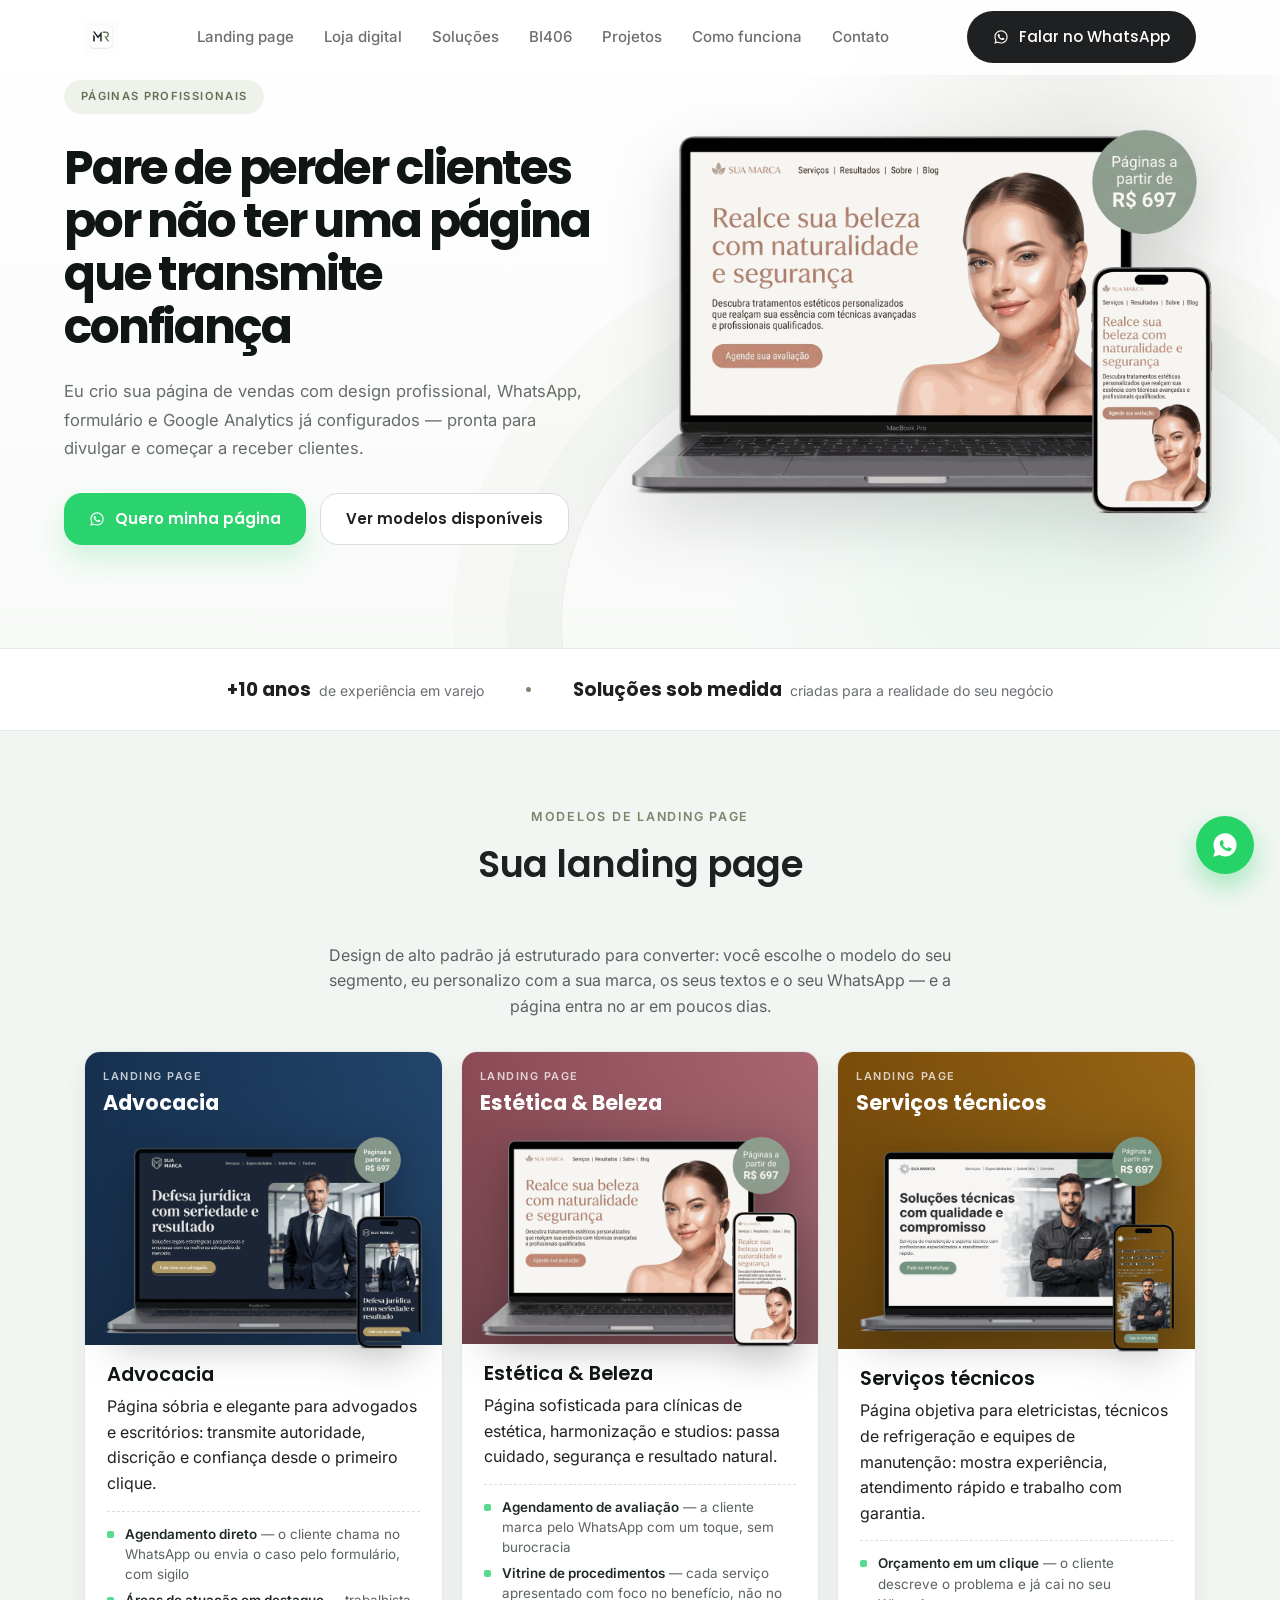
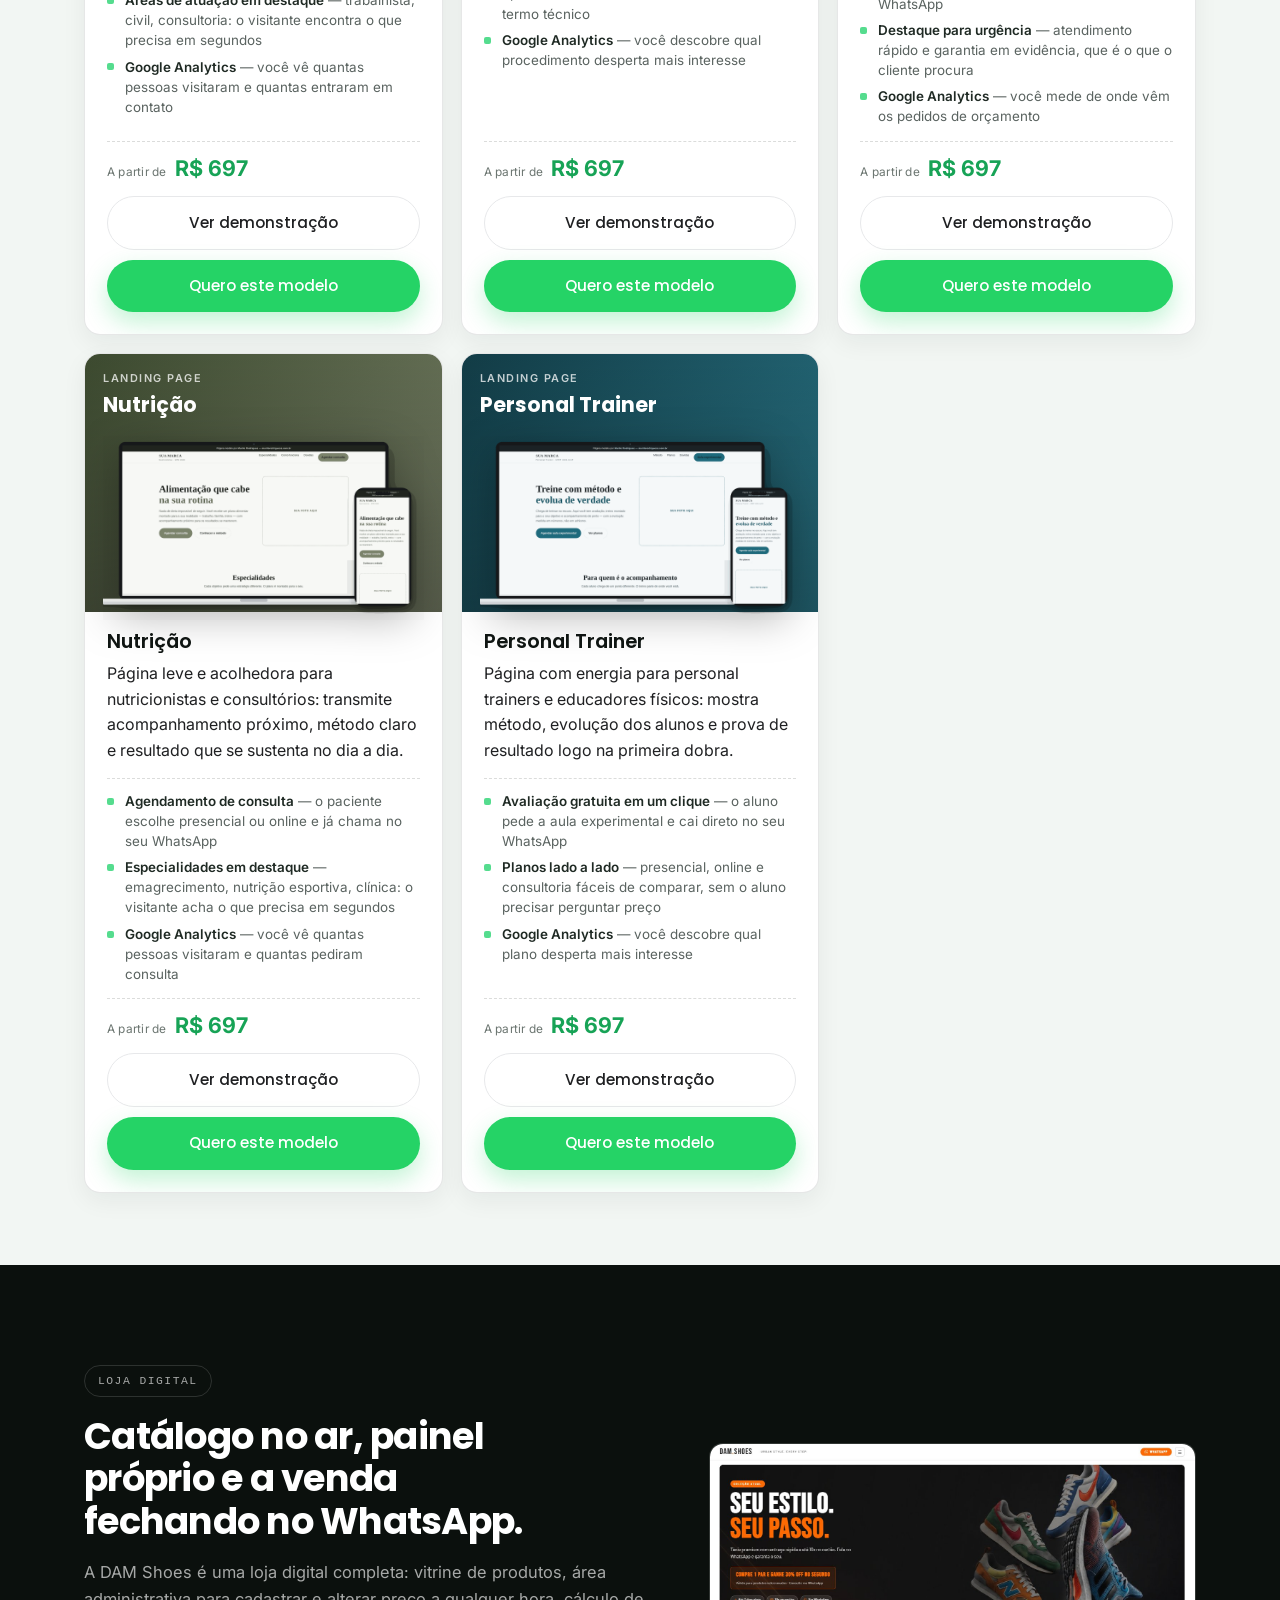
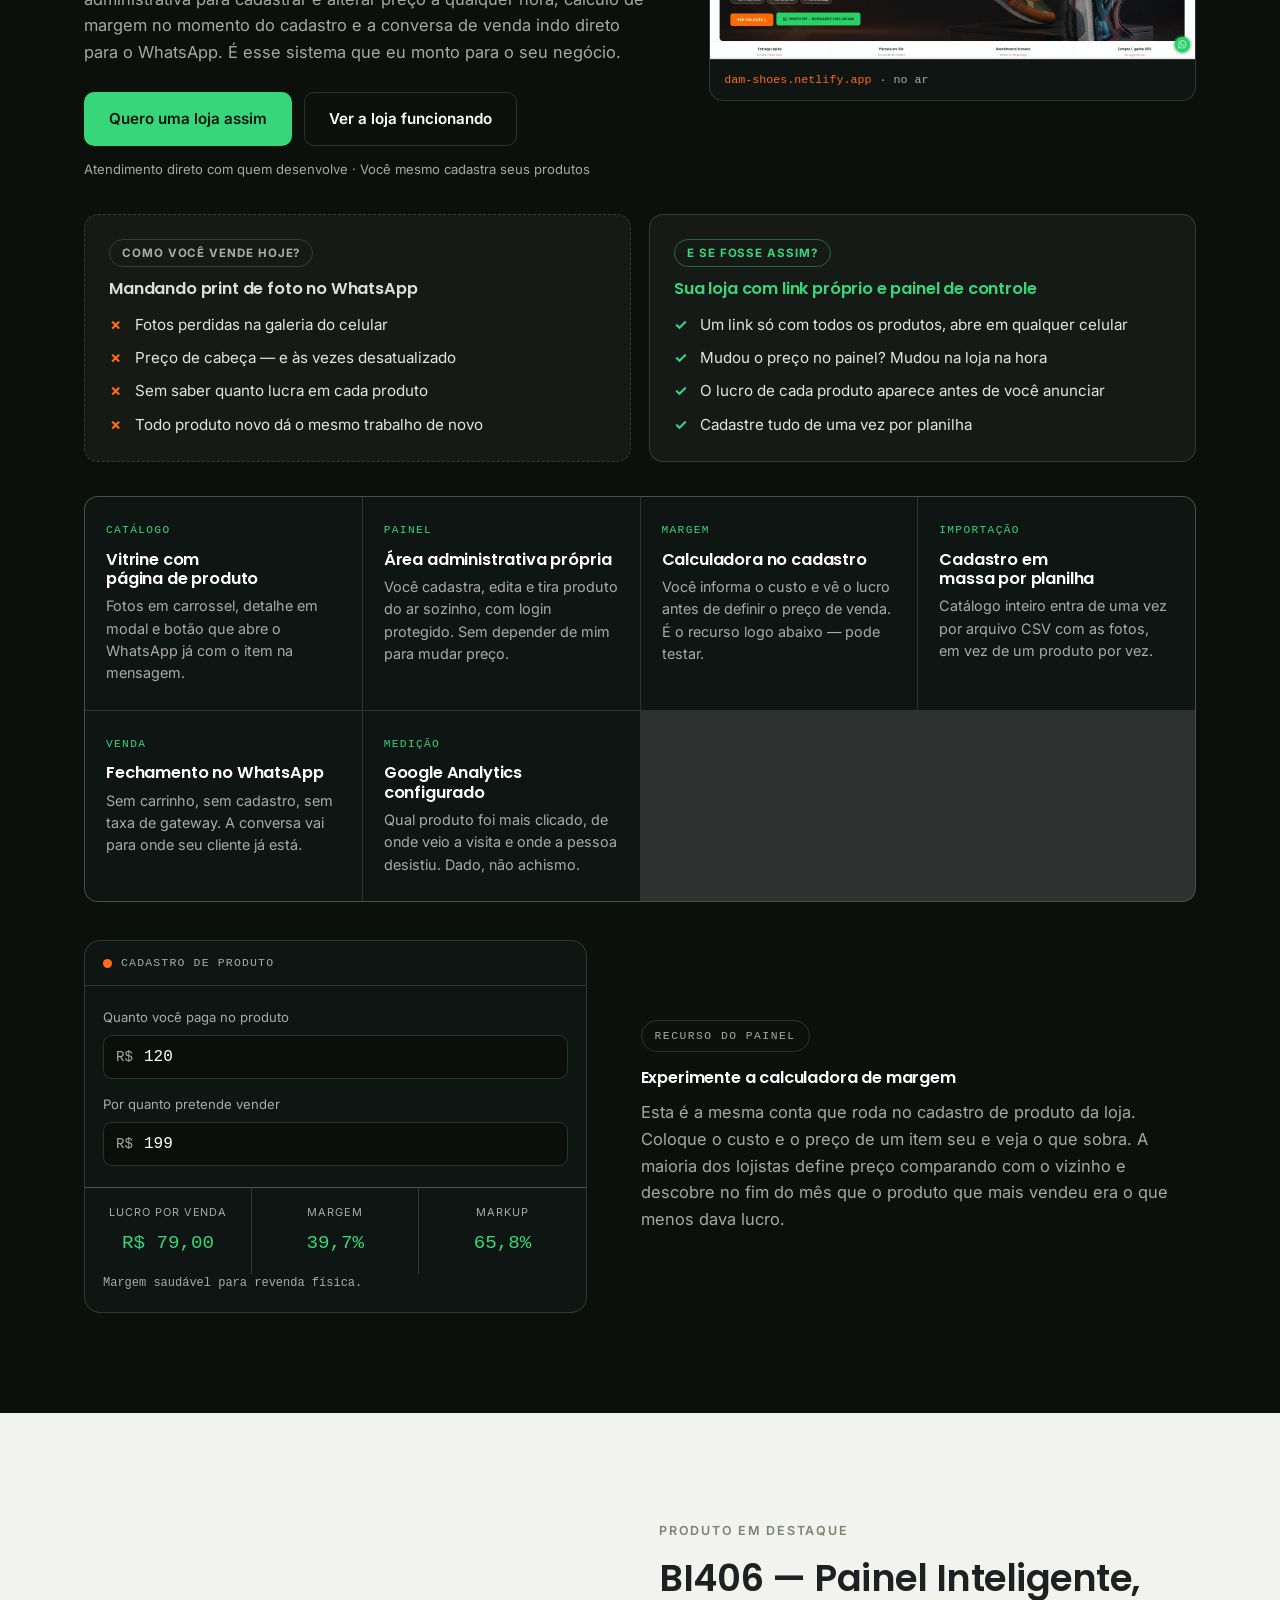
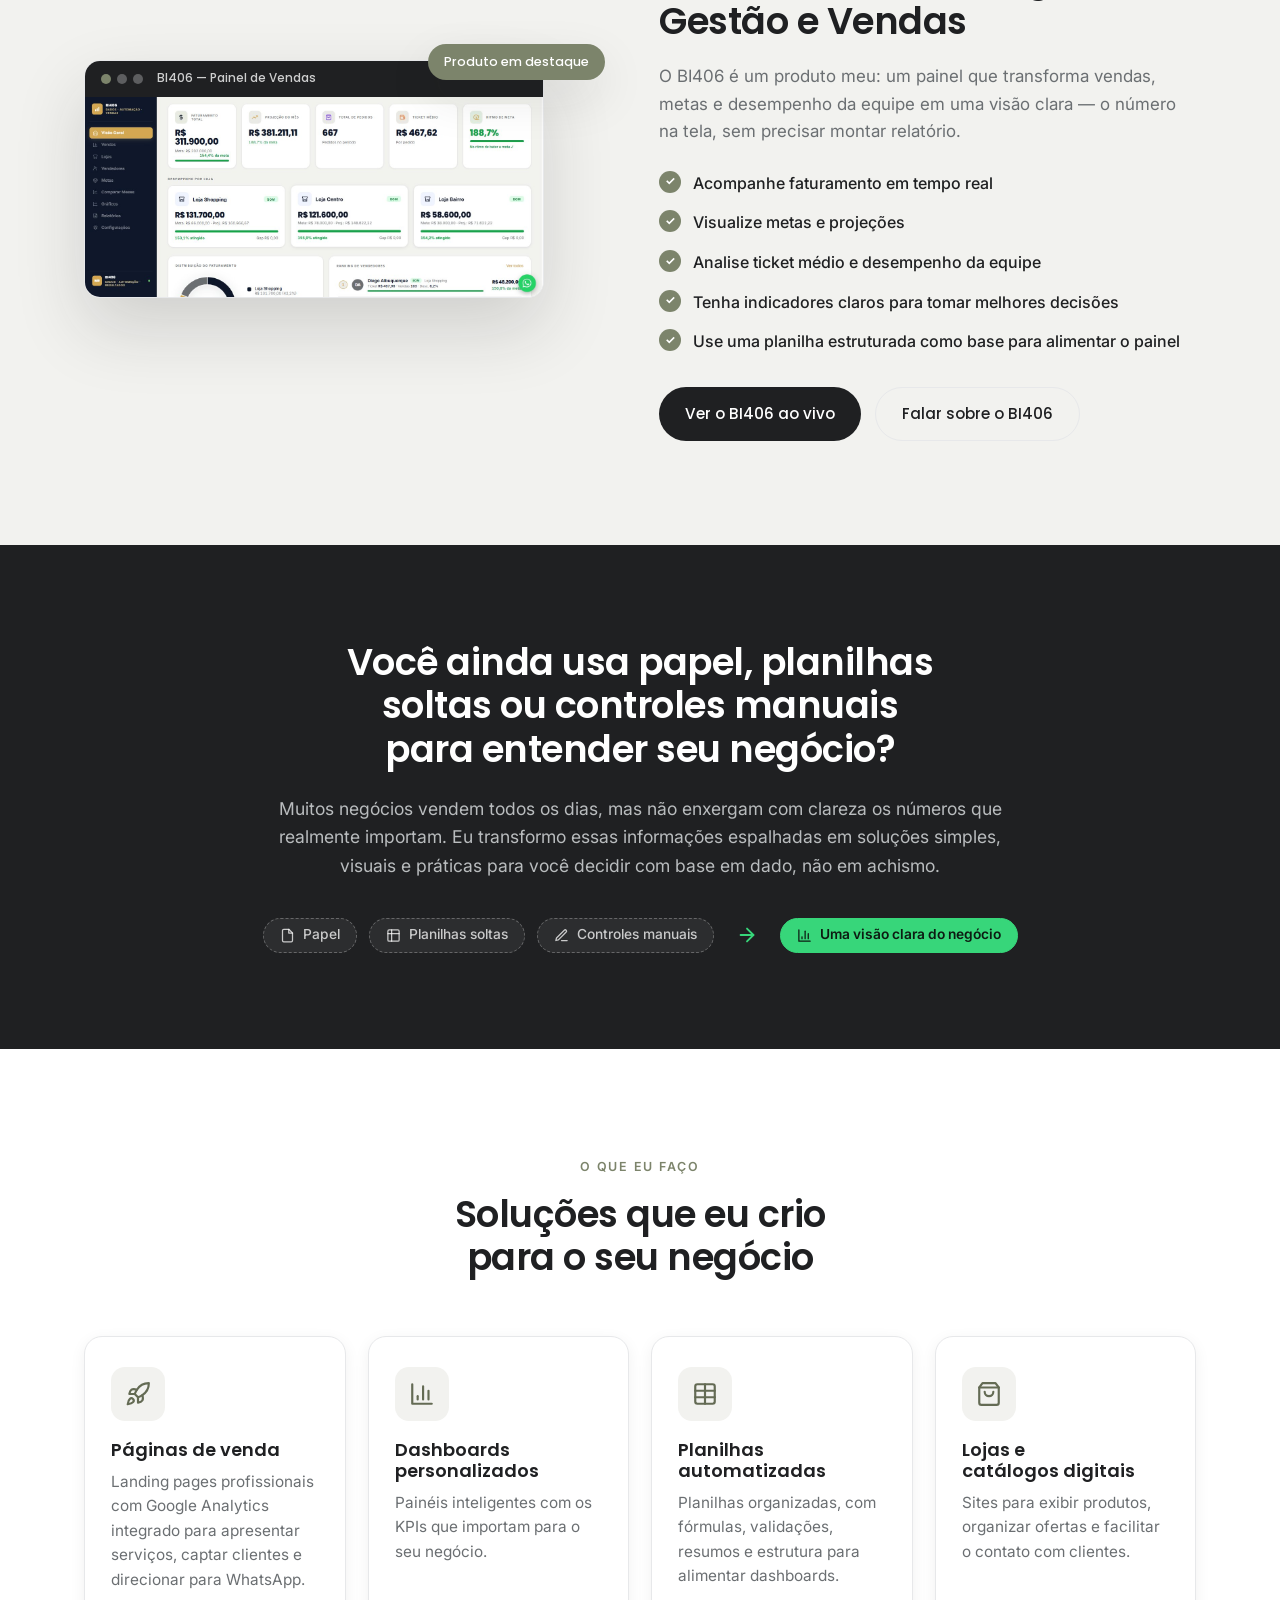
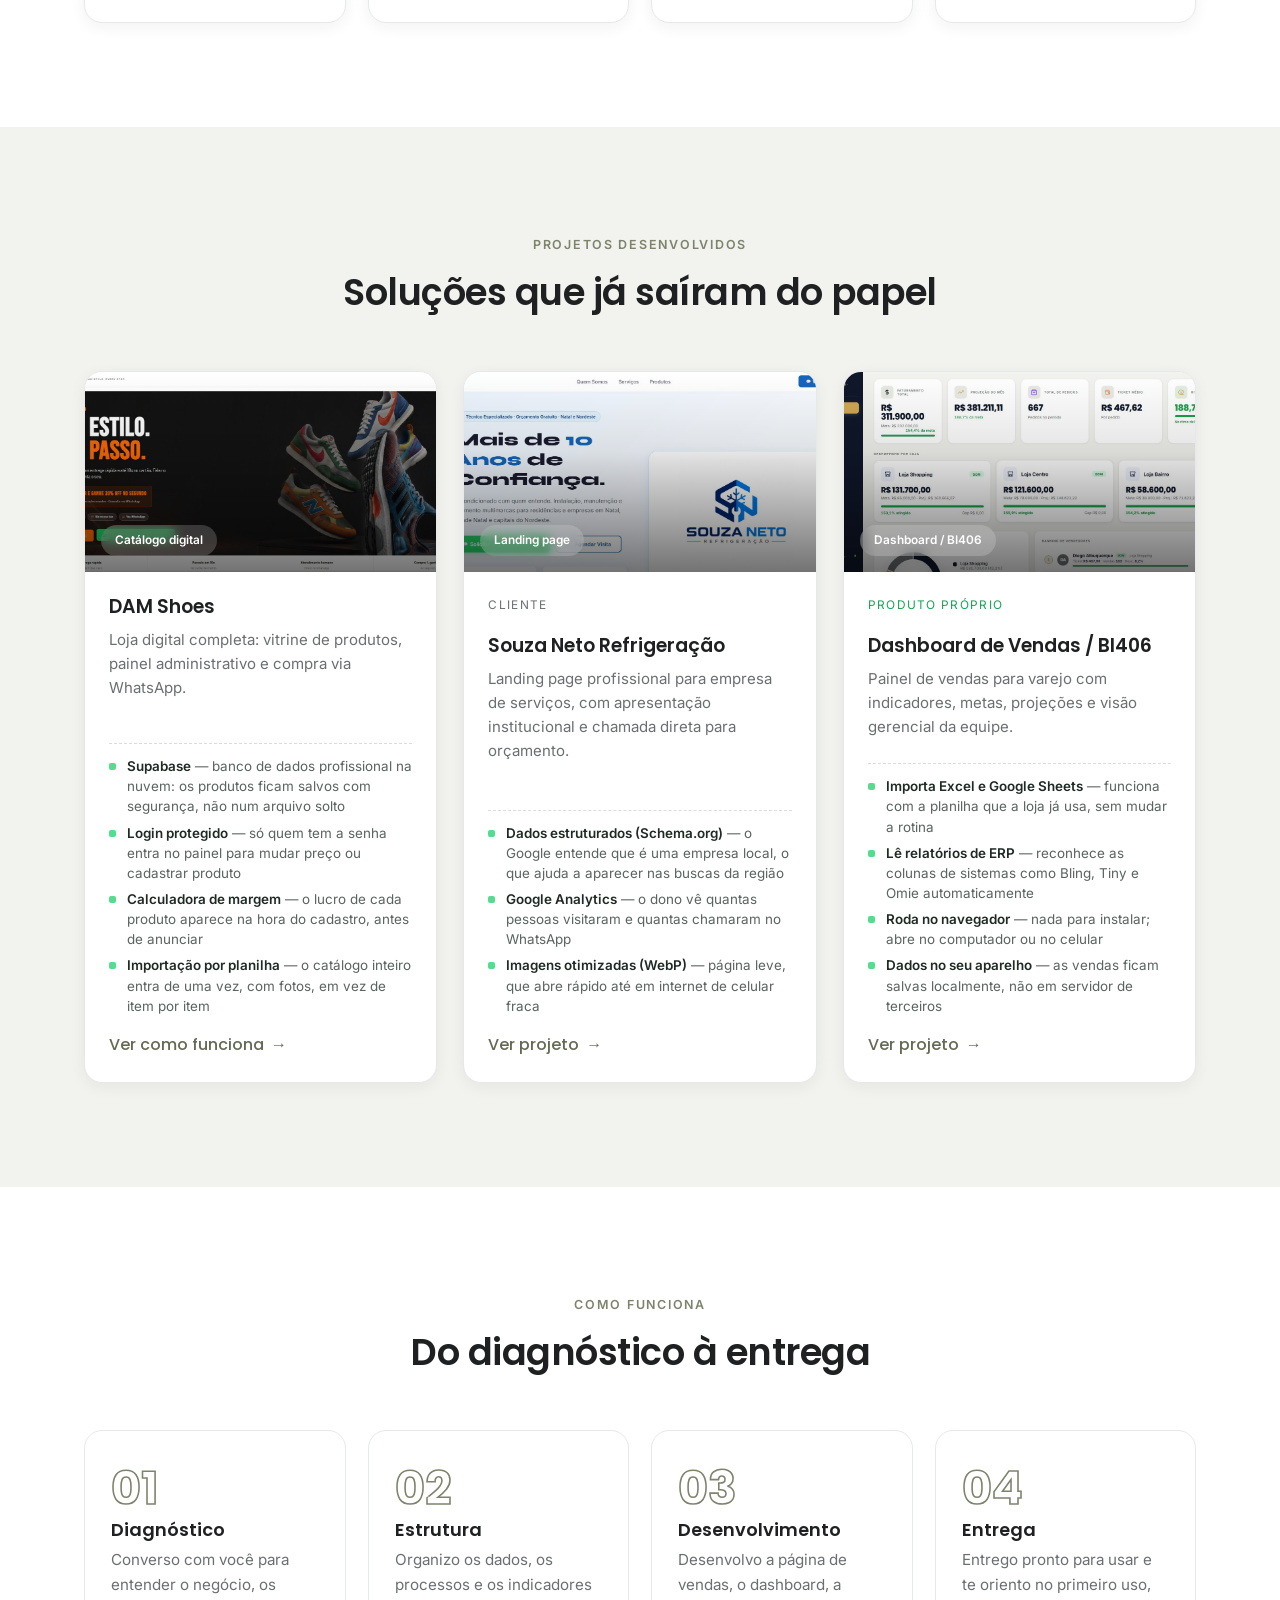
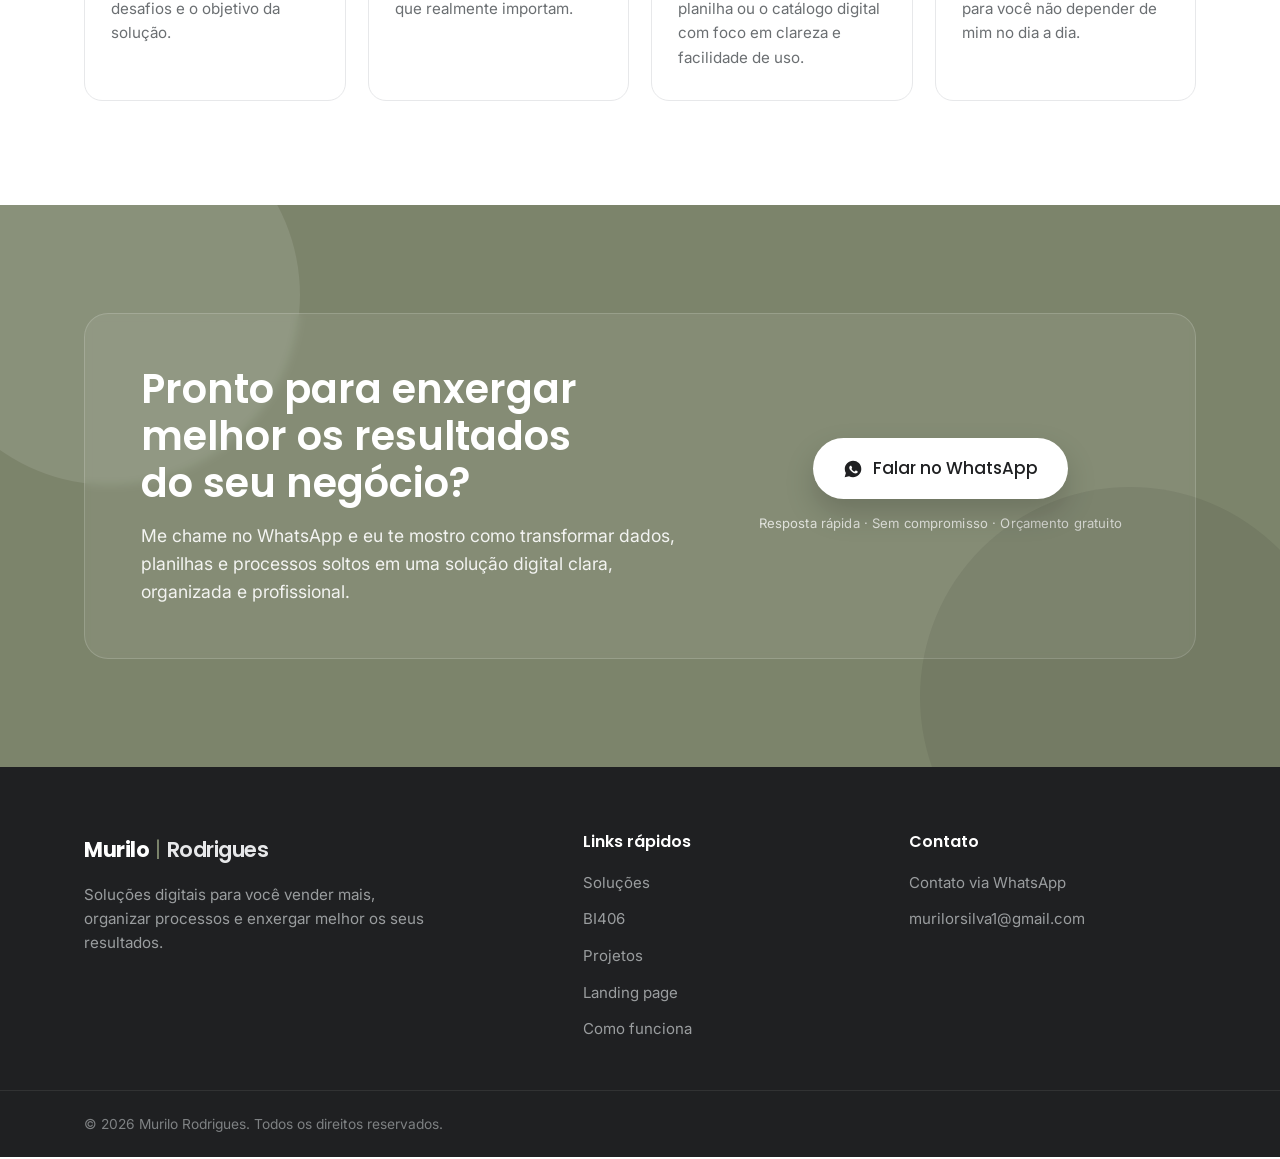
==== index.html @ 8c17ca97 "Add files via upload" ====
<!DOCTYPE html>
<html lang="pt-BR">
<head>
  <meta charset="UTF-8" />
  <meta name="viewport" content="width=device-width, initial-scale=1.0" />
  <title>Murilo Rodrigues — Soluções digitais</title>
  <meta name="description" content="Murilo Rodrigues cria páginas de venda, dashboards, planilhas automatizadas, catálogos digitais e análise de dados com Google Analytics para quem precisa de mais clareza, organização e crescimento." />
  <link rel="preconnect" href="https://fonts.googleapis.com" />
  <link rel="preconnect" href="https://fonts.gstatic.com" crossorigin />
  <link rel="preconnect" href="https://www.googletagmanager.com" />
  <link href="https://fonts.googleapis.com/css2?family=Poppins:wght@500;600;700&family=Inter:wght@400;500;600&display=swap" rel="stylesheet" />
  <link rel="icon" type="image/png" href="mr-solutions-logo.png" />

  <!-- Open Graph / compartilhamento -->
  <meta property="og:type" content="website" />
  <meta property="og:url" content="https://murilorodriguess.com.br/" />
  <meta property="og:title" content="Murilo Rodrigues — Soluções digitais" />
  <meta name="twitter:title" content="Murilo Rodrigues — Soluções digitais" />
  <meta property="og:description" content="Páginas de venda, dashboards, planilhas automatizadas e catálogos digitais para o seu negócio vender mais e enxergar melhor os resultados." />
  <meta property="og:image" content="https://murilorodriguess.com.br/og-murilo-2026.png" />
  <meta property="og:image:type" content="image/png" />
  <meta property="og:image:alt" content="Murilo Rodrigues — Tecnologia, Dados, Resultados" />
  <meta property="og:image:width" content="1200" />
  <meta property="og:image:height" content="630" />
  <meta property="og:locale" content="pt_BR" />
  <meta name="twitter:card" content="summary_large_image" />
  <meta name="twitter:image" content="https://murilorodriguess.com.br/og-murilo-2026.png" />

  <!-- Canonical -->
  <link rel="canonical" href="https://murilorodriguess.com.br/" />

  <link rel="stylesheet" href="style.css" />

  <!-- ============================================================
       GOOGLE ANALYTICS 4 (GA4)
       ID de medição já configurado abaixo (window.GA_ID).
       É o único lugar do arquivo que precisa ser editado.
       Onde pegar: https://analytics.google.com → Administrador →
       Fluxos de dados → seu site → "ID da métrica" (formato G-XXXXXXXXXX)
       ============================================================ -->
  <script>
    window.GA_ID = 'G-ME1D6SH7L3'; // Murilo Rodrigues — landing page

    /* ============================================================
       GOOGLE ADS — tag de conversão
       1) ADS_ID: em https://ads.google.com → Ferramentas →
          Medição → Conversões → sua tag (formato AW-XXXXXXXXX)
       2) ADS_WHATSAPP_LABEL: rótulo da ação de conversão
          "Clique no WhatsApp" (o trecho depois da barra em
          AW-XXXXXXXXX/AbCdEfGhIj). Enquanto estiverem vazios,
          nada quebra: só o GA4 roda.
       ============================================================ */
    window.ADS_ID = '';               // ex.: 'AW-123456789'
    window.ADS_WHATSAPP_LABEL = '';   // ex.: 'AbCdEfGhIj'

    window.dataLayer = window.dataLayer || [];
    function gtag(){dataLayer.push(arguments);}

    if (window.GA_ID && window.GA_ID.indexOf('XXXX') === -1) {
      var mrGa = document.createElement('script');
      mrGa.async = true;
      mrGa.src = 'https://www.googletagmanager.com/gtag/js?id=' + window.GA_ID;
      document.head.appendChild(mrGa);

      gtag('js', new Date());
      gtag('config', window.GA_ID, { send_page_view: true });

      // Google Ads: mesma biblioteca gtag.js, só configura o segundo ID
      if (window.ADS_ID && window.ADS_ID.indexOf('AW-') === 0) {
        gtag('config', window.ADS_ID);
      }
    } else {
      console.warn('[Murilo Rodrigues] GA4 não configurado: substitua GA_ID no index.html');
    }
  </script>

  <!-- Estilos dos novos blocos (autocontidos, não mexem no style.css) -->
  <style>
    /* ---------- Seção DOR: animação "do caos à clareza" ---------- */
    .mrx-flow{
      display:flex;align-items:center;justify-content:center;gap:22px;
      flex-wrap:wrap;margin-top:38px;
    }
    .mrx-flow__old{display:flex;gap:12px;flex-wrap:wrap;justify-content:center;}
    .mrx-chip{
      display:inline-flex;align-items:center;gap:8px;
      padding:9px 16px;border-radius:999px;
      font-size:.86rem;font-weight:500;line-height:1;white-space:nowrap;
    }
    .mrx-chip--old{
      color:rgba(255,255,255,.75);
      background:rgba(255,255,255,.06);
      border:1px dashed rgba(255,255,255,.28);
    }
    .mrx-chip--new{
      color:#0d1b12;background:#37d67a;
      border:1px solid #37d67a;font-weight:600;
      text-decoration:none;cursor:pointer;
      box-shadow:0 0 0 0 rgba(55,214,122,.45);
      animation:mrxGlow 2.6s ease-in-out infinite;
      transition:transform .18s ease,background .18s ease;
    }
    .mrx-chip--new:hover{transform:translateY(-3px) scale(1.04);background:#4ee68b;}
    .mrx-flow__arrow{
      display:inline-flex;color:#37d67a;
      animation:mrxArrow 1.6s ease-in-out infinite;
    }
    /* chips antigos "à deriva" (desorganizados); o novo fica firme */
    .mrx-drift-1{animation:mrxDrift 4.2s ease-in-out infinite;}
    .mrx-drift-2{animation:mrxDrift 5.1s ease-in-out infinite reverse;animation-delay:.6s;}
    .mrx-drift-3{animation:mrxDrift 4.7s ease-in-out infinite;animation-delay:1.2s;}
    @keyframes mrxDrift{
      0%,100%{transform:translateY(0) rotate(0deg);}
      25%{transform:translateY(-11px) rotate(-2.6deg);}
      65%{transform:translateY(8px) rotate(2.2deg);}
    }
    @keyframes mrxArrow{
      0%,100%{transform:translateX(0);opacity:.85;}
      50%{transform:translateX(7px);opacity:1;}
    }
    @keyframes mrxGlow{
      0%,100%{box-shadow:0 0 0 0 rgba(55,214,122,.45);}
      50%{box-shadow:0 0 0 10px rgba(55,214,122,0);}
    }
    /* Mobile: empilha a animação e a seta aponta para baixo */
    @media (max-width:640px){
      .mrx-flow{flex-direction:column;gap:16px;margin-top:30px;}
      .mrx-flow__old{gap:10px;}
      .mrx-chip{font-size:.8rem;padding:8px 14px;}
      .mrx-flow__arrow{transform:rotate(90deg);animation:mrxArrowDown 1.6s ease-in-out infinite;}
      @keyframes mrxArrowDown{
        0%,100%{transform:rotate(90deg) translateX(0);opacity:.85;}
        50%{transform:rotate(90deg) translateX(7px);opacity:1;}
      }
    }

    /* ---------- CTA final: novo layout em duas colunas ---------- */
    .cta .mrx-cta{
      display:grid;grid-template-columns:1.4fr 1fr;align-items:center;gap:44px;
      background:rgba(255,255,255,.07);
      border:1px solid rgba(255,255,255,.16);
      border-radius:24px;padding:52px 56px;
      backdrop-filter:blur(4px);
    }
    .cta .mrx-cta .cta__title{text-align:left;margin:0 0 14px;}
    .cta .mrx-cta .cta__text{text-align:left;margin:0;max-width:none;}
    .mrx-cta__action{
      display:flex;flex-direction:column;align-items:center;gap:14px;
      justify-self:center;
    }
    .mrx-cta__btn{
      position:relative;display:inline-flex;align-items:center;gap:10px;
      padding-left:30px;padding-right:30px;
      transform:translateZ(0);transition:transform .2s ease;
    }
    .mrx-cta__btn:hover{transform:translateY(-2px) scale(1.02);}
    .mrx-cta__pulse{
      position:absolute;inset:0;border-radius:inherit;
      animation:mrxGlow 2.4s ease-in-out infinite;pointer-events:none;
    }
    .mrx-cta__note{
      font-size:.82rem;color:rgba(255,255,255,.75);
      text-align:center;letter-spacing:.01em;
    }
    @media (max-width:860px){
      .cta .mrx-cta{grid-template-columns:1fr;padding:38px 26px;gap:28px;text-align:center;}
      .cta .mrx-cta .cta__title,.cta .mrx-cta .cta__text{text-align:center;}
    }

    /* ---------- CARRO-CHEFE: LOJA DIGITAL ----------------------------
       Bloco autocontido. Todo seletor comeca em .ld para nunca colidir
       com as regras do style.css. Verde = acao do Murilo Rodrigues,
       laranja = evidencia da DAM Shoes.
       ---------------------------------------------------------------- */
    .ld{
      --ld-green:#37d67a; --ld-orange:#ff6b1a;
      --ld-line:rgba(255,255,255,.14);
      --ld-mut:rgba(255,255,255,.64);
      --ld-surf:rgba(255,255,255,.045);
      --ld-mono:ui-monospace,'SF Mono',Menlo,Consolas,monospace;
      padding:clamp(58px,8vw,100px) 0;
      /* fundo proprio: a secao nao depende da cor do style.css ao redor */
      background:#0b100d;
      color:#fff;
    }
    .ld-top{
      display:grid;grid-template-columns:1.08fr .92fr;
      gap:clamp(26px,5vw,54px);align-items:center;
    }
    .ld-shot{
      display:block;text-decoration:none;overflow:hidden;
      border:1px solid var(--ld-line);border-radius:14px;background:#0f1512;
    }
    .ld-shot img{display:block;width:100%;height:auto;}
    .ld-shot figcaption{
      display:flex;align-items:center;gap:8px;padding:11px 14px;
      border-top:1px solid var(--ld-line);font-family:var(--ld-mono);
      font-size:.73rem;color:var(--ld-mut);
    }
    .ld-shot figcaption b{color:var(--ld-orange);font-weight:500;}
    .ld-tag{
      display:inline-flex;align-items:center;gap:7px;
      font-family:var(--ld-mono);font-size:.71rem;letter-spacing:.13em;
      text-transform:uppercase;color:var(--ld-mut);
      border:1px solid var(--ld-line);border-radius:999px;padding:6px 13px;
    }
    .ld-tag b{color:var(--ld-orange);font-weight:500;}
    .ld-tag--g b{color:var(--ld-green);}
    .ld-h2{
      font-family:'Poppins',sans-serif;font-weight:700;
      font-size:clamp(1.6rem,3.4vw,2.3rem);line-height:1.16;
      letter-spacing:-.02em;margin:18px 0 16px;max-width:24ch;color:#fff;
    }
    .ld-h2 em{font-style:normal;color:var(--ld-green);}
    .ld-lede{color:var(--ld-mut);font-size:1.03rem;line-height:1.62;max-width:60ch;margin:0;}
    .ld-h3{font-family:'Poppins',sans-serif;font-size:1.02rem;font-weight:600;margin:0;letter-spacing:-.01em;color:#fff;}

    .ld-btn{
      display:inline-flex;align-items:center;justify-content:center;gap:9px;
      padding:14px 24px;border-radius:10px;font-weight:600;font-size:.95rem;
      text-decoration:none;border:1px solid transparent;cursor:pointer;
      transition:transform .16s ease,background .16s ease,border-color .16s ease;
    }
    .ld-btn--go{background:var(--ld-green);color:#07160d;}
    .ld-btn--go:hover{transform:translateY(-2px);background:#4ee68b;}
    .ld-btn--out{border-color:var(--ld-line);color:#fff;}
    .ld-btn--out:hover{border-color:var(--ld-green);color:var(--ld-green);}
    .ld-actions{display:flex;flex-wrap:wrap;gap:12px;margin-top:26px;}
    .ld-note{margin:13px 0 0;font-size:.82rem;color:var(--ld-mut);}

    /* antes / depois */
    .ld-vs{display:grid;grid-template-columns:1fr 1fr;gap:18px;margin-top:34px;}
    .ld-vs__col{border:1px solid var(--ld-line);border-radius:14px;padding:24px;background:var(--ld-surf);}
    .ld-vs__col--old{border-style:dashed;}
    .ld-vs__ask{display:inline-block;font-size:.72rem;font-weight:700;letter-spacing:.08em;text-transform:uppercase;color:var(--ld-mut);border:1px solid var(--ld-line);border-radius:999px;padding:4px 12px;margin-bottom:12px;}
    .ld-vs__ask--g{color:var(--ld-green);border-color:rgba(55,214,122,.4);}
    .ld-vs__col--old .ld-h3{color:rgba(255,255,255,.85);}
    .ld-vs__col--new .ld-h3{color:var(--ld-green);}
    .ld-vs__col ul{margin:14px 0 0;padding:0;list-style:none;color:rgba(255,255,255,.88);font-size:.95rem;}
    .ld-vs__col li{position:relative;padding-left:26px;}
    .ld-vs__col li+li{margin-top:9px;}
    .ld-vs__col--old li::before{content:'✗';position:absolute;left:0;color:var(--ld-orange);font-weight:700;}
    .ld-vs__col--new li::before{content:'✓';position:absolute;left:0;color:var(--ld-green);font-weight:700;}

    /* recursos */
    .ld-feats{
      display:grid;grid-template-columns:repeat(auto-fit,minmax(232px,1fr));gap:1px;
      background:var(--ld-line);border:1px solid var(--ld-line);
      border-radius:14px;overflow:hidden;margin-top:34px;
    }
    .ld-feat{background:#0f1512;padding:25px 21px;}
    .ld-feat b{
      display:block;font-family:var(--ld-mono);font-size:.7rem;letter-spacing:.12em;
      color:var(--ld-green);margin-bottom:10px;font-weight:500;
    }
    .ld-feat p{color:var(--ld-mut);font-size:.9rem;margin:7px 0 0;line-height:1.55;}

    /* ASSINATURA: calculadora de margem */
    .ld-calc{display:grid;grid-template-columns:.95fr 1.05fr;gap:clamp(26px,5vw,54px);
      align-items:center;margin-top:38px;}
    .ld-box{border:1px solid var(--ld-line);border-radius:16px;background:#0f1512;overflow:hidden;}
    .ld-box__head{
      display:flex;align-items:center;gap:9px;padding:13px 18px;
      border-bottom:1px solid var(--ld-line);font-family:var(--ld-mono);
      font-size:.72rem;letter-spacing:.1em;text-transform:uppercase;color:var(--ld-mut);
    }
    .ld-dot{width:9px;height:9px;border-radius:50%;background:var(--ld-orange);flex:none;}
    .ld-box__body{padding:21px 18px;}
    .ld-field+.ld-field{margin-top:15px;}
    .ld-field label{display:block;font-size:.82rem;color:var(--ld-mut);margin-bottom:7px;}
    .ld-money{position:relative;}
    .ld-money>span{
      position:absolute;left:13px;top:50%;transform:translateY(-50%);
      font-family:var(--ld-mono);font-size:.88rem;color:var(--ld-mut);
    }
    .ld-money input{
      width:100%;padding:12px 13px 12px 40px;border-radius:9px;
      border:1px solid var(--ld-line);background:#0a0f0c;color:#fff;
      font-family:var(--ld-mono);font-size:1rem;
    }
    .ld-money input:focus-visible{outline:2px solid var(--ld-green);outline-offset:2px;}
    .ld-out{display:grid;grid-template-columns:repeat(3,1fr);gap:1px;
      background:var(--ld-line);border-top:1px solid var(--ld-line);}
    .ld-out>div{background:#0f1512;padding:16px 13px;text-align:center;}
    .ld-out small{display:block;font-size:.68rem;letter-spacing:.09em;
      text-transform:uppercase;color:var(--ld-mut);}
    .ld-out b{display:block;font-family:var(--ld-mono);font-size:1.2rem;
      font-weight:500;margin-top:6px;}
    .ld-out b.ld-pos{color:var(--ld-green);}
    .ld-out b.ld-neg{color:var(--ld-orange);}
    .ld-out b.ld-zero{color:var(--ld-mut);}
    .ld-hint{font-family:var(--ld-mono);font-size:.75rem;color:var(--ld-mut);
      margin:0;padding:0 18px 18px;}

    @media (max-width:860px){
      .ld-top,.ld-vs,.ld-calc{grid-template-columns:1fr;}
      .ld-out{grid-template-columns:1fr;}
    }
    @media (prefers-reduced-motion:reduce){
      .ld-btn{transition:none;}
    }


    /* ---------- Tecnologias por projeto (cards do grid) ---------- */
    .ptec{
      margin:14px 0 0;padding:12px 0 0;list-style:none;
      border-top:1px dashed rgba(16,22,19,.15);
    }
    .ptec li{
      font-size:.84rem;line-height:1.5;color:#5a6360;
      padding-left:18px;position:relative;
    }
    .ptec li+li{margin-top:6px;}
    .ptec li::before{
      content:"";position:absolute;left:0;top:.52em;
      width:7px;height:7px;border-radius:2px;background:#37d67a;opacity:.85;
    }
    .ptec b{color:#1f2a24;font-weight:600;}

    /* ---------- Vitrine do hero: modelos + projetos ---------- */
    .mrh{display:flex;flex-direction:column;gap:10px;}
    .mrh-main{
      display:flex;flex-direction:column;gap:9px;
      background:#ffffff;
      border:1px solid rgba(23,163,86,.45);
      box-shadow:0 10px 30px rgba(16,42,29,.08);
      border-radius:16px;padding:18px 20px;
      transition:border-color .25s ease,transform .25s ease;
    }
    .mrh-main:hover{border-color:#37d67a;transform:translateY(-3px);}
    .mrh-kicker{
      font-size:.7rem;font-weight:600;letter-spacing:.14em;text-transform:uppercase;
      color:#17a356;
    }
    .mrh-title{font-size:1.12rem;font-weight:700;color:#101613;line-height:1.2;font-family:'Poppins','Inter',sans-serif;}
    .mrh-tiles{display:flex;flex-wrap:wrap;gap:8px;}
    .mrh-tile{
      font-size:.76rem;font-weight:600;color:#fff;line-height:1;
      padding:8px 12px;border-radius:999px;white-space:nowrap;
    }
    .mrh-tile--adv{background:linear-gradient(135deg,#16304f,#2c5583);}
    .mrh-tile--est{background:linear-gradient(135deg,#8c4a56,#c07d89);}
    .mrh-tile--tec{background:linear-gradient(135deg,#7a4c0a,#b07a1e);}
    .mrh-price{
      display:flex;align-items:baseline;gap:8px;
      padding-top:10px;border-top:1px dashed rgba(16,22,19,.18);
      font-size:1.3rem;font-weight:700;color:#17a356;line-height:1;
    }
    .mrh-price small{font-size:.74rem;font-weight:500;color:#6b7570;}
    .mrh-price i{font-style:normal;font-size:.8rem;font-weight:600;color:#101613;margin-left:auto;}
    .mrh-side{display:grid;grid-template-columns:1fr 1fr;gap:10px;}
    .mrh-shot{
      position:relative;display:block;border-radius:14px;overflow:hidden;
      border:1px solid rgba(16,22,19,.14);
      transition:border-color .25s ease,transform .25s ease;
    }
    .mrh-shot:hover{border-color:rgba(16,22,19,.4);transform:translateY(-3px);}
    .mrh-shot img{display:block;width:100%;height:88px;object-fit:cover;object-position:top;}
    .mrh-shot__tag{
      position:absolute;left:10px;bottom:10px;
      font-size:.68rem;font-weight:600;color:#fff;line-height:1;
      background:rgba(10,14,12,.72);border:1px solid rgba(255,255,255,.25);
      padding:6px 10px;border-radius:999px;backdrop-filter:blur(4px);
    }
    .mrh-more{
      align-self:flex-end;font-size:.84rem;font-weight:600;color:#4b544f;
      transition:color .2s ease;
    }
    .mrh-more:hover{color:#17a356;}
    @media (max-width:560px){
      .mrh-side{grid-template-columns:1fr;}
      .mrh-shot img{height:110px;}
    }
    @media (max-width:640px){
      .mrh-main{padding:15px 16px;}
      .mrh-title{font-size:1rem;}
      .mrh-tile{font-size:.7rem;padding:7px 11px;}
      .mrh-price{font-size:1.12rem;}
      .mrh-price i{font-size:.72rem;}
      .mrh-more{align-self:center;}
      .mn{padding:52px 0;}
      .mn-sub{font-size:.93rem;padding:0 4px;}
      .mn-grid{margin-top:22px;gap:14px;}
      .mn-cover{min-height:104px;padding:14px 18px 13px;}
      .mn-cover__title{font-size:1.15rem;}
      .mn-cover__profs span{font-size:.66rem;padding:5px 9px;}
      .mn-body{padding:16px 18px 18px;}
      .mn-card h3{font-size:1.1rem;}
      .mn-price b{font-size:1.2rem;}
      .mn-actions .btn{width:100%;justify-content:center;text-align:center;}
      .mn-note{font-size:.8rem;padding:0 8px;}
    }

    /* ---------- Seção MODELOS POR NICHO ---------- */
    .mn{padding:72px 0;background:#f2f6f3;}
    .mn-sub{
      max-width:640px;margin:14px auto 0;text-align:center;
      color:#5a6360;font-size:1rem;line-height:1.6;
    }
    .mn-grid{
      display:grid;grid-template-columns:repeat(3,1fr);gap:18px;margin-top:32px;
    }
    @media (max-width:900px){.mn-grid{grid-template-columns:1fr;}}
    .mn-card{
      display:flex;flex-direction:column;
      background:#ffffff;
      border:1px solid rgba(16,22,19,.1);
      border-radius:16px;padding:0;overflow:hidden;
      box-shadow:0 8px 24px rgba(16,42,29,.06);
      transition:border-color .25s ease,transform .25s ease;
    }
    .mn-card:hover{border-color:#17a356;transform:translateY(-4px);}
    .mn-body{display:flex;flex-direction:column;flex:1;padding:18px 22px 22px;}
    .mn-cover{
      position:relative;display:flex;flex-direction:column;justify-content:flex-end;
      min-height:122px;padding:16px 22px 15px;
    }
    .mn-cover::after{
      content:"";position:absolute;inset:0;
      background:linear-gradient(180deg,rgba(0,0,0,0) 0%,rgba(0,0,0,.32) 100%);
    }
    .mn-cover>*{position:relative;z-index:1;}
    .mn-cover--adv{background:linear-gradient(135deg,#16304f,#2c5583);}
    .mn-cover--est{background:linear-gradient(135deg,#8c4a56,#c07d89);}
    .mn-cover--tec{background:linear-gradient(135deg,#7a4c0a,#b07a1e);}
    .mn-cover--nut{background:linear-gradient(135deg,#3c4a2f,#7c846b);}
    .mn-cover--per{background:linear-gradient(135deg,#123c46,#2b7a8c);}
    .mn-cover__kicker{
      font-size:.68rem;font-weight:600;letter-spacing:.14em;text-transform:uppercase;
      color:rgba(255,255,255,.75);margin-bottom:6px;
    }
    .mn-cover__title{
      font-size:1.3rem;font-weight:700;color:#fff;line-height:1.1;margin-bottom:8px;
      font-family:'Poppins','Inter',sans-serif;
    }
    .mn-cover__profs{
      display:flex;flex-wrap:wrap;gap:6px;
    }
    .mn-cover__profs span{
      font-size:.7rem;font-weight:600;color:#fff;line-height:1;
      background:rgba(255,255,255,.16);border:1px solid rgba(255,255,255,.3);
      padding:5px 10px;border-radius:999px;white-space:nowrap;
    }
    /* Cover com mockup (imagem do modelo) */
    .mn-cover--img{
      justify-content:flex-start;
      min-height:0;padding:16px 18px 0;
    }
    .mn-cover--img .mn-cover__title{margin-bottom:2px;}
    .mn-cover__mock{
      position:relative;z-index:1;display:block;
      width:100%;height:auto;margin-top:10px;
      transform:translateY(8px);
      filter:drop-shadow(0 10px 20px rgba(0,0,0,.28));
    }
    @media (max-width:640px){
      .mn-cover--img{min-height:0;padding:14px 14px 0;}
      .mn-cover__mock{margin-top:8px;}
    }
    .mn-tag{
      align-self:flex-start;display:inline-flex;align-items:center;gap:6px;
      font-size:.72rem;font-weight:600;letter-spacing:.1em;text-transform:uppercase;
      color:#37d67a;background:rgba(55,214,122,.1);
      border:1px solid rgba(55,214,122,.35);
      padding:5px 12px;border-radius:999px;margin-bottom:16px;
    }
    .mn-card h3{margin:0 0 8px;font-size:1.22rem;color:#101613;}
    .mn-card>p{margin:0;font-size:.9rem;line-height:1.6;color:#5a6360;}
    .mn-card .ptec{flex:1;}
    .mn-actions{margin-top:14px;display:flex;flex-direction:column;gap:10px;}
    .mn-price{
      margin-top:14px;display:flex;align-items:baseline;gap:8px;
      padding-top:16px;border-top:1px dashed rgba(16,22,19,.15);
    }
    .mn-price small{font-size:.74rem;color:#6b7570;letter-spacing:.02em;}
    .mn-price b{font-size:1.35rem;color:#17a356;font-weight:700;line-height:1;}
    .mn-actions .btn{justify-content:center;text-align:center;}
    .mn-note{
      margin:28px auto 0;max-width:560px;text-align:center;
      font-size:.85rem;color:#5a6360;line-height:1.6;
    }
    .mn-note b{color:#1f2a24;font-weight:600;}

    /* ============================================================
       NOVA HERO (nh-*) — duas colunas: texto + mockup notebook/celular
       Autocontida: não depende de regras da hero antiga no style.css.
       ============================================================ */
    .hero.nh{
      display:block !important;
      position:relative;overflow:hidden;
      background:linear-gradient(180deg,#fbfcfb 0%,#f3f7f4 100%) !important;
      color:#101613;
      padding:64px 0 72px !important;
      min-height:auto !important;
    }
    .hero.nh::before,.hero.nh::after{content:none !important;}
    /* forma orgânica suave ao fundo, lado direito (como na referência) */
    .nh-bgshape{
      position:absolute;right:-16%;bottom:-42%;width:70%;height:120%;
      background:radial-gradient(closest-side,rgba(23,163,86,.07),rgba(23,163,86,0) 72%);
      border-radius:50%;pointer-events:none;
    }
    .nh-inner{
      display:grid;grid-template-columns:46fr 54fr;
      align-items:center;gap:56px;
      position:relative;z-index:1;
    }

    /* ---------- Coluna esquerda: texto ---------- */
    .nh-badge{
      display:inline-flex;align-items:center;
      font-size:.72rem;font-weight:600;letter-spacing:.13em;text-transform:uppercase;
      color:#17a356;background:rgba(23,163,86,.09);
      border:1px solid rgba(23,163,86,.18);
      padding:8px 16px;border-radius:999px;margin-bottom:20px;
    }
    .nh-title{
      margin:0 0 18px;
      font-family:'Poppins','Inter',sans-serif;
      font-size:clamp(1.9rem,3.4vw,2.9rem);
      font-weight:700;line-height:1.14;letter-spacing:-.01em;color:#101613;
    }
    .nh-title .nh-accent{color:inherit;}
    .nh-sub{
      margin:0 0 26px;max-width:520px;
      font-size:1.02rem;line-height:1.65;color:#4b544f;
    }
    .nh-actions{display:flex;flex-wrap:wrap;gap:12px;margin-bottom:24px;}
    .nh-benefits{
      display:flex;flex-wrap:wrap;gap:10px 24px;
      margin:0;padding:0;list-style:none;
    }
    .nh-benefits li{
      display:inline-flex;align-items:center;gap:8px;
      font-size:.86rem;font-weight:500;color:#3c453f;white-space:nowrap;
    }
    .nh-benefits svg{flex:0 0 auto;color:#17a356;}

    /* ---------- Coluna direita: mockups ---------- */
    .nh-visual{position:relative;padding:34px 8px 26px 0;}

    /* ---------- Responsividade da nova hero ---------- */
    @media (max-width:980px){
      .hero.nh{padding:48px 0 56px !important;}
      .nh-inner{grid-template-columns:1fr;gap:38px;}
      .nh-copy{text-align:center;}
      .nh-sub{margin-left:auto;margin-right:auto;}
      .nh-actions,.nh-benefits{justify-content:center;}
      .nh-visual{max-width:560px;margin:0 auto;padding:30px 6px 20px 0;width:100%;}
    }
    @media (max-width:640px){
      .nh-badge{font-size:.64rem;letter-spacing:.1em;padding:7px 12px;}
      .nh-title{font-size:clamp(1.62rem,7.4vw,2rem);}
      .nh-sub{font-size:.95rem;}
      .nh-actions{flex-direction:column;align-items:stretch;}
      .nh-actions .btn{width:100%;justify-content:center;text-align:center;}
      .nh-benefits{gap:8px 16px;}
      .nh-benefits li{font-size:.8rem;}
      .nh-visual{padding:26px 2px 14px 0;}
    }

    /* Acessibilidade: respeitar quem prefere menos movimento */
    @media (prefers-reduced-motion:reduce){
      .mrx-drift-1,.mrx-drift-2,.mrx-drift-3,
      .mrx-flow__arrow,.mrx-chip--new,.mrx-cta__pulse{animation:none;}
    }
  </style>

  <style id="hero-final-overrides">
    /* Ajuste final da HERO — mais próxima da referência aprovada */
    .hero.nh{
      padding:76px 0 74px !important;
      background:
        radial-gradient(circle at 84% 18%, rgba(124,132,107,.12), transparent 24%),
        linear-gradient(180deg,#ffffff 0%,#f8faf8 100%) !important;
    }
    .hero.nh::after{
      content:"" !important;
      position:absolute;
      right:-6%;
      bottom:-44%;
      width:62%;
      height:95%;
      border-radius:50%;
      border:1px solid rgba(124,132,107,.10);
      box-shadow:
        0 0 0 54px rgba(124,132,107,.035),
        0 0 0 108px rgba(124,132,107,.025);
      pointer-events:none;
    }
    .nh-inner{
      grid-template-columns:minmax(0,46%) minmax(0,54%);
      gap:34px;
      max-width:1200px;
    }
    .nh-copy{
      padding:4px 0 0;
    }
    .nh-badge{
      margin-bottom:27px;
      color:#657056;
      background:#eef2ea;
      border:0;
      font-size:.70rem;
      letter-spacing:.12em;
      padding:8px 17px;
    }
    .nh-title{
      max-width:560px;
      margin-bottom:24px;
      font-size:clamp(2.25rem,3.7vw,3.35rem);
      line-height:1.12;
      letter-spacing:-.045em;
      overflow-wrap:break-word;
    }
    .nh-title .nh-accent{
      color:inherit;
    }
    .nh-sub{
      max-width:570px;
      margin-bottom:30px;
      color:#666d69;
      font-size:1.04rem;
      line-height:1.72;
    }
    .nh-actions{
      gap:14px;
      margin-bottom:29px;
    }
    .nh-actions .btn{
      min-height:52px;
      padding:0 25px;
      border-radius:18px;
      font-size:.94rem;
      font-weight:600;
    }
    .nh-actions .btn--wa{
      background:#2bd36f;
      box-shadow:0 14px 28px rgba(43,211,111,.20);
    }
    .nh-actions .btn--ghost{
      background:#fff;
      border-color:#d9ddda;
      color:#202321;
    }
    .nh-benefits{
      gap:12px 28px;
    }
    .nh-benefits li{
      font-size:.81rem;
      color:#303632;
    }
    .nh-benefits svg{
      color:#7c846b;
    }

    .nh-visual{
      min-height:455px;
      padding:40px 10px 20px 0;
      display:flex;
      align-items:center;
      justify-content:center;
    }
    @media (max-width:980px){
      .hero.nh{padding:54px 0 58px !important;}
      .nh-inner{grid-template-columns:1fr;gap:18px;}
      .nh-title{max-width:760px;margin-left:auto;margin-right:auto;}
      .nh-copy{text-align:center;}
      .nh-visual{min-height:410px;max-width:650px;}
    }
    @media (max-width:640px){
      .hero.nh{padding:38px 0 44px !important;}
      .nh-title{
        font-size:clamp(1.82rem,8vw,2.25rem);
        line-height:1.15;
      }
      .nh-title br{display:none;}
      .nh-badge{margin-bottom:19px;}
      .nh-sub{font-size:.94rem;line-height:1.6;}
      .nh-actions .btn{border-radius:14px;}
      .nh-benefits{justify-content:flex-start;text-align:left;}
      .nh-benefits li{width:100%;justify-content:flex-start;}
      .nh-visual{min-height:290px;padding-top:28px;}
    }
  </style>


  <style id="hero-estetica-image">
    .nh-visual--image{
      min-height:455px;
      display:flex;
      align-items:center;
      justify-content:center;
      padding:0 !important;
      overflow:visible;
    }
    .nh-estetica-img{
      display:block;
      width:100%;
      max-width:760px;
      height:auto;
      object-fit:contain;
      filter:drop-shadow(0 24px 34px rgba(25,33,28,.16));
    }
    @media (max-width:980px){
      .nh-visual--image{
        min-height:auto;
        max-width:720px;
        margin:0 auto;
      }
      .nh-estetica-img{
        width:100%;
      }
    }
    @media (max-width:640px){
      .nh-visual--image{
        margin-top:8px;
      }
      .nh-estetica-img{
        width:100%;
        max-width:none;
      }
    }
  </style>

</head>
<body>

  <!-- HEADER -->
  <header class="header" id="header">
    <div class="container header__inner">
      <a href="#hero" class="logo" aria-label="Murilo Rodrigues">
        <img src="mr-solutions-logo.png" alt="Murilo Rodrigues" class="logo__img" onerror="this.style.display='none';this.nextElementSibling.style.display='inline-flex';" />
        <span class="logo__fallback"><span class="logo__mr">Murilo</span><span class="logo__bar">|</span><span class="logo__sol">Rodrigues</span></span>
      </a>

      <nav class="nav" id="nav">
        <ul class="nav__list">
          <li><a href="#modelos" class="nav__link">Landing page</a></li>
          <li><a href="#loja-digital" class="nav__link">Loja digital</a></li>
          <li><a href="#solucoes" class="nav__link">Soluções</a></li>
          <li><a href="#bi406" class="nav__link">BI406</a></li>
          <li><a href="#projetos" class="nav__link">Projetos</a></li>
          <li><a href="#como-funciona" class="nav__link">Como funciona</a></li>
          <li><a href="#contato" class="nav__link">Contato</a></li>
        </ul>
      </nav>

      <a href="https://wa.me/5584986329566?text=Ol%C3%A1%20Murilo%2C%20quero%20conhecer%20seus%20servi%C3%A7os" target="_blank" rel="noopener" class="btn btn--dark header__cta" data-wa-loc="header">
        <span class="wa-icon" aria-hidden="true">
          <svg viewBox="0 0 24 24" width="16" height="16" fill="currentColor"><path d="M12.04 2C6.58 2 2.13 6.45 2.13 11.91c0 1.75.46 3.45 1.32 4.95L2 22l5.25-1.38a9.9 9.9 0 0 0 4.79 1.22h.01c5.46 0 9.91-4.45 9.91-9.91 0-2.65-1.03-5.14-2.9-7.01A9.82 9.82 0 0 0 12.04 2Zm0 18.13h-.01a8.2 8.2 0 0 1-4.18-1.15l-.3-.18-3.11.82.83-3.04-.2-.31a8.2 8.2 0 0 1-1.26-4.38c0-4.54 3.7-8.23 8.24-8.23 2.2 0 4.27.86 5.82 2.42a8.18 8.18 0 0 1 2.41 5.82c0 4.54-3.7 8.23-8.24 8.23Zm4.52-6.16c-.25-.12-1.47-.72-1.69-.81-.23-.08-.39-.12-.56.13-.16.25-.64.81-.79.97-.14.17-.29.19-.54.06-.25-.12-1.05-.39-1.99-1.23-.74-.66-1.23-1.47-1.38-1.72-.14-.25-.01-.38.11-.51.11-.11.25-.29.37-.43.13-.14.17-.25.25-.41.08-.17.04-.31-.02-.43-.06-.12-.56-1.34-.76-1.84-.2-.48-.4-.42-.56-.43h-.48c-.17 0-.43.06-.66.31-.23.25-.86.85-.86 2.07 0 1.22.89 2.4 1.01 2.56.12.17 1.75 2.67 4.23 3.74.59.26 1.05.41 1.41.52.59.19 1.13.16 1.56.1.48-.07 1.47-.6 1.68-1.18.21-.58.21-1.07.14-1.18-.06-.1-.22-.16-.47-.28Z"/></svg>
        </span>
        Falar no WhatsApp
      </a>

      <button class="hamburger" id="hamburger" aria-label="Abrir menu" aria-expanded="false">
        <span></span><span></span><span></span>
      </button>
    </div>
  </header>

  <!-- HERO (v2 — duas colunas: texto + mockup notebook/celular) -->
  <section class="hero nh" id="hero">
    <div class="nh-bgshape" aria-hidden="true"></div>
    <div class="container nh-inner">

      <!-- Coluna esquerda: texto -->
      <div class="nh-copy reveal">
        <span class="nh-badge">Páginas profissionais</span>
        <h1 class="nh-title">Pare de perder clientes <br>por não ter uma página <br>que <span class="nh-accent">transmite confiança</span></h1>
        <p class="nh-sub">Eu crio sua página de vendas com design profissional, WhatsApp, formulário e Google Analytics já configurados — pronta para divulgar e começar a receber clientes.</p>
        <div class="nh-actions">
          <a href="https://wa.me/5584986329566?text=Ol%C3%A1%20Murilo%2C%20quero%20conhecer%20seus%20servi%C3%A7os" target="_blank" rel="noopener" class="btn btn--wa" data-wa-loc="hero">
            <span class="wa-icon" aria-hidden="true">
              <svg viewBox="0 0 24 24" width="16" height="16" fill="currentColor"><path d="M12.04 2C6.58 2 2.13 6.45 2.13 11.91c0 1.75.46 3.45 1.32 4.95L2 22l5.25-1.38a9.9 9.9 0 0 0 4.79 1.22h.01c5.46 0 9.91-4.45 9.91-9.91 0-2.65-1.03-5.14-2.9-7.01A9.82 9.82 0 0 0 12.04 2Zm0 18.13h-.01a8.2 8.2 0 0 1-4.18-1.15l-.3-.18-3.11.82.83-3.04-.2-.31a8.2 8.2 0 0 1-1.26-4.38c0-4.54 3.7-8.23 8.24-8.23 2.2 0 4.27.86 5.82 2.42a8.18 8.18 0 0 1 2.41 5.82c0 4.54-3.7 8.23-8.24 8.23Zm4.52-6.16c-.25-.12-1.47-.72-1.69-.81-.23-.08-.39-.12-.56.13-.16.25-.64.81-.79.97-.14.17-.29.19-.54.06-.25-.12-1.05-.39-1.99-1.23-.74-.66-1.23-1.47-1.38-1.72-.14-.25-.01-.38.11-.51.11-.11.25-.29.37-.43.13-.14.17-.25.25-.41.08-.17.04-.31-.02-.43-.06-.12-.56-1.34-.76-1.84-.2-.48-.4-.42-.56-.43h-.48c-.17 0-.43.06-.66.31-.23.25-.86.85-.86 2.07 0 1.22.89 2.4 1.01 2.56.12.17 1.75 2.67 4.23 3.74.59.26 1.05.41 1.41.52.59.19 1.13.16 1.56.1.48-.07 1.47-.6 1.68-1.18.21-.58.21-1.07.14-1.18-.06-.1-.22-.16-.47-.28Z"/></svg>
            </span>
            Quero minha página
          </a>
          <a href="#modelos" class="btn btn--ghost" data-projeto="modelos" data-projeto-local="hero">Ver modelos disponíveis</a>
        </div>
      </div>


      <!-- Coluna direita: mockup de estética -->
      <div class="nh-visual nh-visual--image reveal">
        <img
          src="mockup-estetica.png"
          alt="Notebook e celular exibindo uma landing page profissional para clínica de estética"
          class="nh-estetica-img"
          width="1600"
          height="1084"
          loading="eager"
          fetchpriority="high"
          decoding="async"
        />
      </div>

    </div>
  </section>

  <!-- FAIXA DE CREDENCIAIS -->
  <section class="cred" aria-label="Credenciais">
    <div class="container cred__inner">
      <div class="cred__item"><b>+10 anos</b><span>de experiência em varejo</span></div>
      <i class="cred__sep" aria-hidden="true"></i>
      <div class="cred__item"><b>Soluções sob medida</b><span>criadas para a realidade do seu negócio</span></div>
    </div>
  </section>

  <!-- ============================================================
       MODELOS PRONTOS POR NICHO — página de vendas alto padrão
       Para ativar o link de demonstração de um modelo: descomente o
       <a> "Ver demonstração" do card e coloque a URL da demo no ar.
       ============================================================ -->
  <section class="mn" id="modelos">
    <div class="container">
      <div class="section__head reveal">
        <span class="eyebrow eyebrow--green">Modelos de landing page</span>
        <h2 class="section__title">Sua landing page</h2>
      </div>
      <p class="mn-sub reveal">Design de alto padrão já estruturado para converter: você escolhe o modelo do seu segmento, eu personalizo com a sua marca, os seus textos e o seu WhatsApp — e a página entra no ar em poucos dias.</p>

      <div class="mn-grid">
        <article class="mn-card reveal">
          <div class="mn-cover mn-cover--adv mn-cover--img">
            <span class="mn-cover__kicker">Landing page</span>
            <span class="mn-cover__title">Advocacia</span>
            <img class="mn-cover__mock" src="mockup-advocacia.png" alt="Mockup da landing page modelo para advocacia em notebook e celular" width="1600" height="1090" loading="lazy" decoding="async" />
          </div>
          <div class="mn-body">
          <h3>Advocacia</h3>
          <p>Página sóbria e elegante para advogados e escritórios: transmite autoridade, discrição e confiança desde o primeiro clique.</p>
          <ul class="ptec">
            <li><b>Agendamento direto</b> — o cliente chama no WhatsApp ou envia o caso pelo formulário, com sigilo</li>
            <li><b>Áreas de atuação em destaque</b> — trabalhista, civil, consultoria: o visitante encontra o que precisa em segundos</li>
            <li><b>Google Analytics</b> — você vê quantas pessoas visitaram e quantas entraram em contato</li>
          </ul>
          <p class="mn-price"><small>A partir de</small> <b>R$ 697</b></p>
          <div class="mn-actions">
            <a href="advocacia.html" target="_blank" rel="noopener" class="btn btn--ghost" data-projeto="modelo_advocacia" data-projeto-local="secao_modelos">Ver demonstração</a>
            <a href="https://wa.me/5584986329566?text=Ol%C3%A1%2C%20quero%20a%20p%C3%A1gina%20modelo%20para%20advocacia" target="_blank" rel="noopener" class="btn btn--wa" data-wa-loc="secao_modelos" data-produto="modelo_advocacia">Quero este modelo</a>
          </div>
          </div>
        </article>

        <article class="mn-card reveal">
          <div class="mn-cover mn-cover--est mn-cover--img">
            <span class="mn-cover__kicker">Landing page</span>
            <span class="mn-cover__title">Estética &amp; Beleza</span>
            <img class="mn-cover__mock" src="mockup-estetica.png" alt="Mockup da landing page modelo para clínicas de estética em notebook e celular" width="1600" height="1084" loading="lazy" decoding="async" />
          </div>
          <div class="mn-body">
          <h3>Estética &amp; Beleza</h3>
          <p>Página sofisticada para clínicas de estética, harmonização e studios: passa cuidado, segurança e resultado natural.</p>
          <ul class="ptec">
            <li><b>Agendamento de avaliação</b> — a cliente marca pelo WhatsApp com um toque, sem burocracia</li>
            <li><b>Vitrine de procedimentos</b> — cada serviço apresentado com foco no benefício, não no termo técnico</li>
            <li><b>Google Analytics</b> — você descobre qual procedimento desperta mais interesse</li>
          </ul>
          <p class="mn-price"><small>A partir de</small> <b>R$ 697</b></p>
          <div class="mn-actions">
            <a href="estetica.html" target="_blank" rel="noopener" class="btn btn--ghost" data-projeto="modelo_estetica" data-projeto-local="secao_modelos">Ver demonstração</a>
            <a href="https://wa.me/5584986329566?text=Ol%C3%A1%2C%20quero%20a%20p%C3%A1gina%20modelo%20para%20cl%C3%ADnica%20de%20est%C3%A9tica" target="_blank" rel="noopener" class="btn btn--wa" data-wa-loc="secao_modelos" data-produto="modelo_estetica">Quero este modelo</a>
          </div>
          </div>
        </article>

        <article class="mn-card reveal">
          <div class="mn-cover mn-cover--tec mn-cover--img">
            <span class="mn-cover__kicker">Landing page</span>
            <span class="mn-cover__title">Serviços técnicos</span>
            <img class="mn-cover__mock" src="mockup-tecnico.png" alt="Mockup da landing page modelo para serviços técnicos em notebook e celular" width="1600" height="1111" loading="lazy" decoding="async" />
          </div>
          <div class="mn-body">
          <h3>Serviços técnicos</h3>
          <p>Página objetiva para eletricistas, técnicos de refrigeração e equipes de manutenção: mostra experiência, atendimento rápido e trabalho com garantia.</p>
          <ul class="ptec">
            <li><b>Orçamento em um clique</b> — o cliente descreve o problema e já cai no seu WhatsApp</li>
            <li><b>Destaque para urgência</b> — atendimento rápido e garantia em evidência, que é o que o cliente procura</li>
            <li><b>Google Analytics</b> — você mede de onde vêm os pedidos de orçamento</li>
          </ul>
          <p class="mn-price"><small>A partir de</small> <b>R$ 697</b></p>
          <div class="mn-actions">
            <a href="tecnico.html" target="_blank" rel="noopener" class="btn btn--ghost" data-projeto="modelo_tecnico" data-projeto-local="secao_modelos">Ver demonstração</a>
            <a href="https://wa.me/5584986329566?text=Ol%C3%A1%2C%20quero%20a%20p%C3%A1gina%20modelo%20para%20servi%C3%A7os%20t%C3%A9cnicos" target="_blank" rel="noopener" class="btn btn--wa" data-wa-loc="secao_modelos" data-produto="modelo_tecnico">Quero este modelo</a>
          </div>
          </div>
        </article>

        <article class="mn-card reveal">
          <div class="mn-cover mn-cover--nut mn-cover--img">
            <span class="mn-cover__kicker">Landing page</span>
            <span class="mn-cover__title">Nutrição</span>
            <img class="mn-cover__mock" src="mockup-nutricao.png" alt="Mockup da landing page modelo para nutricionistas em notebook e celular" width="1600" height="1090" loading="lazy" decoding="async" />
          </div>
          <div class="mn-body">
          <h3>Nutrição</h3>
          <p>Página leve e acolhedora para nutricionistas e consultórios: transmite acompanhamento próximo, método claro e resultado que se sustenta no dia a dia.</p>
          <ul class="ptec">
            <li><b>Agendamento de consulta</b> — o paciente escolhe presencial ou online e já chama no seu WhatsApp</li>
            <li><b>Especialidades em destaque</b> — emagrecimento, nutrição esportiva, clínica: o visitante acha o que precisa em segundos</li>
            <li><b>Google Analytics</b> — você vê quantas pessoas visitaram e quantas pediram consulta</li>
          </ul>
          <p class="mn-price"><small>A partir de</small> <b>R$ 697</b></p>
          <div class="mn-actions">
            <a href="nutricao.html" target="_blank" rel="noopener" class="btn btn--ghost" data-projeto="modelo_nutricao" data-projeto-local="secao_modelos">Ver demonstração</a>
            <a href="https://wa.me/5584986329566?text=Ol%C3%A1%2C%20quero%20a%20p%C3%A1gina%20modelo%20para%20nutri%C3%A7%C3%A3o" target="_blank" rel="noopener" class="btn btn--wa" data-wa-loc="secao_modelos" data-produto="modelo_nutricao">Quero este modelo</a>
          </div>
          </div>
        </article>

        <article class="mn-card reveal">
          <div class="mn-cover mn-cover--per mn-cover--img">
            <span class="mn-cover__kicker">Landing page</span>
            <span class="mn-cover__title">Personal Trainer</span>
            <img class="mn-cover__mock" src="mockup-personal.png" alt="Mockup da landing page modelo para personal trainers em notebook e celular" width="1600" height="1090" loading="lazy" decoding="async" />
          </div>
          <div class="mn-body">
          <h3>Personal Trainer</h3>
          <p>Página com energia para personal trainers e educadores físicos: mostra método, evolução dos alunos e prova de resultado logo na primeira dobra.</p>
          <ul class="ptec">
            <li><b>Avaliação gratuita em um clique</b> — o aluno pede a aula experimental e cai direto no seu WhatsApp</li>
            <li><b>Planos lado a lado</b> — presencial, online e consultoria fáceis de comparar, sem o aluno precisar perguntar preço</li>
            <li><b>Google Analytics</b> — você descobre qual plano desperta mais interesse</li>
          </ul>
          <p class="mn-price"><small>A partir de</small> <b>R$ 697</b></p>
          <div class="mn-actions">
            <a href="personal.html" target="_blank" rel="noopener" class="btn btn--ghost" data-projeto="modelo_personal" data-projeto-local="secao_modelos">Ver demonstração</a>
            <a href="https://wa.me/5584986329566?text=Ol%C3%A1%2C%20quero%20a%20p%C3%A1gina%20modelo%20para%20personal%20trainer" target="_blank" rel="noopener" class="btn btn--wa" data-wa-loc="secao_modelos" data-produto="modelo_personal">Quero este modelo</a>
          </div>
          </div>
        </article>
      </div>

    </div>
  </section>

  <!-- ============================================================
       CARRO-CHEFE — LOJA DIGITAL
       ============================================================ -->
  <section class="ld" id="loja-digital">
    <div class="container">
      <div class="ld-top reveal">
        <div>
          <span class="ld-tag ld-tag--g">Loja digital</span>
          <h2 class="ld-h2">Catálogo no ar, painel próprio e a venda fechando no WhatsApp.</h2>
          <p class="ld-lede">
            A DAM Shoes é uma loja digital completa: vitrine de produtos, área administrativa
            para cadastrar e alterar preço a qualquer hora, cálculo de margem no momento do
            cadastro e a conversa de venda indo direto para o WhatsApp. É esse sistema que
            eu monto para o seu negócio.
          </p>
          <div class="ld-actions">
            <a href="https://wa.me/5584986329566?text=Ol%C3%A1%2C%20quero%20uma%20loja%20digital%20com%20painel%20para%20o%20meu%20neg%C3%B3cio"
               target="_blank" rel="noopener" class="ld-btn ld-btn--go"
               data-wa-loc="loja_digital" data-produto="loja_digital">Quero uma loja assim</a>
            <a href="https://dam-shoes.netlify.app/" target="_blank" rel="noopener"
               class="ld-btn ld-btn--out" data-projeto="dam_shoes" data-projeto-local="secao_loja_digital">
               Ver a loja funcionando</a>
          </div>
          <p class="ld-note">Atendimento direto com quem desenvolve &middot; Você mesmo cadastra seus produtos</p>
        </div>

        <a class="ld-shot" href="https://dam-shoes.netlify.app/" target="_blank" rel="noopener"
           data-projeto="dam_shoes" data-projeto-local="imagem_loja_digital">
          <img src="thumb-shoes.jpg" alt="Catálogo da loja digital DAM Shoes aberto no navegador" loading="lazy" />
          <figcaption><b>dam-shoes.netlify.app</b> &middot; no ar</figcaption>
        </a>
      </div>

      <div class="ld-vs reveal">
        <div class="ld-vs__col ld-vs__col--old">
          <span class="ld-vs__ask">Como você vende hoje?</span>
          <h3 class="ld-h3">Mandando print de foto no WhatsApp</h3>
          <ul>
            <li>Fotos perdidas na galeria do celular</li>
            <li>Preço de cabeça &mdash; e às vezes desatualizado</li>
            <li>Sem saber quanto lucra em cada produto</li>
            <li>Todo produto novo dá o mesmo trabalho de novo</li>
          </ul>
        </div>
        <div class="ld-vs__col ld-vs__col--new">
          <span class="ld-vs__ask ld-vs__ask--g">E se fosse assim?</span>
          <h3 class="ld-h3">Sua loja com link próprio e painel de controle</h3>
          <ul>
            <li>Um link só com todos os produtos, abre em qualquer celular</li>
            <li>Mudou o preço no painel? Mudou na loja na hora</li>
            <li>O lucro de cada produto aparece antes de você anunciar</li>
            <li>Cadastre tudo de uma vez por planilha</li>
          </ul>
        </div>
      </div>

      <div class="ld-feats reveal">
        <div class="ld-feat">
          <b>CATÁLOGO</b>
          <h3 class="ld-h3">Vitrine com página de produto</h3>
          <p>Fotos em carrossel, detalhe em modal e botão que abre o WhatsApp já com o item na mensagem.</p>
        </div>
        <div class="ld-feat">
          <b>PAINEL</b>
          <h3 class="ld-h3">Área administrativa própria</h3>
          <p>Você cadastra, edita e tira produto do ar sozinho, com login protegido. Sem depender de mim para mudar preço.</p>
        </div>
        <div class="ld-feat">
          <b>MARGEM</b>
          <h3 class="ld-h3">Calculadora no cadastro</h3>
          <p>Você informa o custo e vê o lucro antes de definir o preço de venda. É o recurso logo abaixo — pode testar.</p>
        </div>
        <div class="ld-feat">
          <b>IMPORTAÇÃO</b>
          <h3 class="ld-h3">Cadastro em massa por planilha</h3>
          <p>Catálogo inteiro entra de uma vez por arquivo CSV com as fotos, em vez de um produto por vez.</p>
        </div>
        <div class="ld-feat">
          <b>VENDA</b>
          <h3 class="ld-h3">Fechamento no WhatsApp</h3>
          <p>Sem carrinho, sem cadastro, sem taxa de gateway. A conversa vai para onde seu cliente já está.</p>
        </div>
        <div class="ld-feat">
          <b>MEDIÇÃO</b>
          <h3 class="ld-h3">Google Analytics configurado</h3>
          <p>Qual produto foi mais clicado, de onde veio a visita e onde a pessoa desistiu. Dado, não achismo.</p>
        </div>
      </div>

      <div class="ld-calc reveal">
        <div class="ld-box">
          <div class="ld-box__head"><span class="ld-dot" aria-hidden="true"></span> Cadastro de produto</div>
          <div class="ld-box__body">
            <div class="ld-field">
              <label for="ld-custo">Quanto você paga no produto</label>
              <div class="ld-money"><span>R$</span>
                <input id="ld-custo" type="number" inputmode="decimal" min="0" step="0.01" value="120" />
              </div>
            </div>
            <div class="ld-field">
              <label for="ld-venda">Por quanto pretende vender</label>
              <div class="ld-money"><span>R$</span>
                <input id="ld-venda" type="number" inputmode="decimal" min="0" step="0.01" value="199" />
              </div>
            </div>
          </div>
          <div class="ld-out">
            <div><small>Lucro por venda</small><b id="ld-lucro" class="ld-pos">R$ 79,00</b></div>
            <div><small>Margem</small><b id="ld-margem" class="ld-pos">39,7%</b></div>
            <div><small>Markup</small><b id="ld-markup" class="ld-pos">65,8%</b></div>
          </div>
          <p class="ld-hint" id="ld-dica">Margem saudável para revenda física.</p>
        </div>

        <div>
          <span class="ld-tag">Recurso do painel</span>
          <h3 class="ld-h3" style="margin:16px 0 12px;">Experimente a calculadora de margem</h3>
          <p class="ld-lede">
            Esta é a mesma conta que roda no cadastro de produto da loja. Coloque o custo e o
            preço de um item seu e veja o que sobra. A maioria dos lojistas define preço
            comparando com o vizinho e descobre no fim do mês que o produto que mais vendeu
            era o que menos dava lucro.
          </p>
        </div>
      </div>
    </div>
  </section>

  <!-- BI406 — PRODUTO EM DESTAQUE -->
  <section class="piv" id="bi406">
    <div class="container piv__inner">
      <div class="piv__media reveal">
        <div class="piv__badge">Produto em destaque</div>
        <a href="https://bi406.netlify.app/" target="_blank" rel="noopener" class="piv__shot" aria-label="Ver o BI406 ao vivo" data-projeto="bi406" data-projeto-local="secao_bi406">
          <span class="piv__shot-bar"><i></i><i></i><i></i><b>BI406 — Painel de Vendas</b></span>
          <img src="bi406-preview.jpg" alt="Painel BI406 com faturamento, metas e desempenho por loja" loading="lazy" />
        </a>
      </div>

      <div class="piv__content reveal">
        <span class="eyebrow eyebrow--green">Produto em destaque</span>
        <h2 class="section__title">BI406 — Painel Inteligente, Gestão e Vendas</h2>
        <p class="piv__text">O BI406 é um produto meu: um painel que transforma vendas, metas e desempenho da equipe em uma visão clara — o número na tela, sem precisar montar relatório.</p>
        <ul class="piv__list">
          <li>Acompanhe faturamento em tempo real</li>
          <li>Visualize metas e projeções</li>
          <li>Analise ticket médio e desempenho da equipe</li>
          <li>Tenha indicadores claros para tomar melhores decisões</li>
          <li>Use uma planilha estruturada como base para alimentar o painel</li>
        </ul>
        <div class="piv__actions">
          <a href="https://bi406.netlify.app/" target="_blank" rel="noopener" class="btn btn--dark" data-projeto="bi406" data-projeto-local="botao_saiba_mais">Ver o BI406 ao vivo</a>
          <a href="https://wa.me/5584986329566?text=Ol%C3%A1%2C%20quero%20saber%20mais%20sobre%20o%20BI406%20%28painel%20de%20vendas%29" target="_blank" rel="noopener" class="btn btn--ghost" data-wa-loc="secao_bi406" data-produto="bi406">Falar sobre o BI406</a>
        </div>
      </div>
    </div>
  </section>

  <!-- DOR -->
  <section class="pain" id="dor">
    <div class="container pain__inner reveal">
      <h2 class="section__title">Você ainda usa papel, planilhas soltas ou controles manuais para entender seu negócio?</h2>
      <p class="pain__text">Muitos negócios vendem todos os dias, mas não enxergam com clareza os números que realmente importam. Eu transformo essas informações espalhadas em soluções simples, visuais e práticas para você decidir com base em dado, não em achismo.</p>

      <!-- Animação: do caos à clareza -->
      <div class="mrx-flow">
        <div class="mrx-flow__old" aria-hidden="true">
          <span class="mrx-chip mrx-chip--old mrx-drift-1">
            <svg viewBox="0 0 24 24" width="15" height="15" fill="none" stroke="currentColor" stroke-width="2" stroke-linecap="round" stroke-linejoin="round"><path d="M14 2H6a2 2 0 0 0-2 2v16a2 2 0 0 0 2 2h12a2 2 0 0 0 2-2V8z"/><path d="M14 2v6h6"/></svg>
            Papel
          </span>
          <span class="mrx-chip mrx-chip--old mrx-drift-2">
            <svg viewBox="0 0 24 24" width="15" height="15" fill="none" stroke="currentColor" stroke-width="2" stroke-linecap="round" stroke-linejoin="round"><rect x="3" y="3" width="18" height="18" rx="2"/><path d="M3 9h18"/><path d="M9 3v18"/></svg>
            Planilhas soltas
          </span>
          <span class="mrx-chip mrx-chip--old mrx-drift-3">
            <svg viewBox="0 0 24 24" width="15" height="15" fill="none" stroke="currentColor" stroke-width="2" stroke-linecap="round" stroke-linejoin="round"><path d="M12 20h9"/><path d="M16.5 3.5a2.12 2.12 0 0 1 3 3L7 19l-4 1 1-4Z"/></svg>
            Controles manuais
          </span>
        </div>
        <span class="mrx-flow__arrow" aria-hidden="true">
          <svg viewBox="0 0 24 24" width="22" height="22" fill="none" stroke="currentColor" stroke-width="2" stroke-linecap="round" stroke-linejoin="round"><path d="M5 12h14"/><path d="m12 5 7 7-7 7"/></svg>
        </span>
        <a href="#solucoes" class="mrx-chip mrx-chip--new" aria-label="Ver as soluções que eu desenvolvo">
          <svg viewBox="0 0 24 24" width="15" height="15" fill="none" stroke="currentColor" stroke-width="2" stroke-linecap="round" stroke-linejoin="round" aria-hidden="true"><path d="M3 3v18h18"/><path d="M18 17V9"/><path d="M13 17V5"/><path d="M8 17v-3"/></svg>
          Uma visão clara do negócio
        </a>
      </div>
    </div>
  </section>

  <!-- SOLUÇÕES -->
  <section class="solutions" id="solucoes">
    <div class="container">
      <div class="section__head reveal">
        <span class="eyebrow eyebrow--green">O que eu faço</span>
        <h2 class="section__title">Soluções que eu crio para o seu negócio</h2>
      </div>
      <div class="cards">
        <article class="card reveal">
          <div class="card__icon"><svg xmlns="http://www.w3.org/2000/svg" viewBox="0 0 24 24" fill="none" stroke="currentColor" stroke-width="2" stroke-linecap="round" stroke-linejoin="round" aria-hidden="true"><path d="M4.5 16.5c-1.5 1.26-2 5-2 5s3.74-.5 5-2c.71-.84.7-2.13-.09-2.91a2.18 2.18 0 0 0-2.91-.09z"/><path d="m12 15-3-3a22 22 0 0 1 2-3.95A12.88 12.88 0 0 1 22 2c0 2.72-.78 7.5-6 11a22.35 22.35 0 0 1-4 2z"/><path d="M9 12H4s.55-3.03 2-4c1.62-1.08 5 0 5 0"/><path d="M12 15v5s3.03-.55 4-2c1.08-1.62 0-5 0-5"/></svg></div>
          <h3 class="card__title">Páginas de venda</h3>
          <p class="card__text">Landing pages profissionais com Google Analytics integrado para apresentar serviços, captar clientes e direcionar para WhatsApp.</p>
        </article>
        <article class="card reveal">
          <div class="card__icon"><svg xmlns="http://www.w3.org/2000/svg" viewBox="0 0 24 24" fill="none" stroke="currentColor" stroke-width="2" stroke-linecap="round" stroke-linejoin="round" aria-hidden="true"><path d="M3 3v18h18"/><path d="M18 17V9"/><path d="M13 17V5"/><path d="M8 17v-3"/></svg></div>
          <h3 class="card__title">Dashboards personalizados</h3>
          <p class="card__text">Painéis inteligentes com os KPIs que importam para o seu negócio.</p>
        </article>
        <article class="card reveal">
          <div class="card__icon"><svg xmlns="http://www.w3.org/2000/svg" viewBox="0 0 24 24" fill="none" stroke="currentColor" stroke-width="2" stroke-linecap="round" stroke-linejoin="round" aria-hidden="true"><rect x="3" y="3" width="18" height="18" rx="2"/><path d="M3 9h18"/><path d="M3 15h18"/><path d="M12 3v18"/></svg></div>
          <h3 class="card__title">Planilhas automatizadas</h3>
          <p class="card__text">Planilhas organizadas, com fórmulas, validações, resumos e estrutura para alimentar dashboards.</p>
        </article>
        <article class="card reveal">
          <div class="card__icon"><svg xmlns="http://www.w3.org/2000/svg" viewBox="0 0 24 24" fill="none" stroke="currentColor" stroke-width="2" stroke-linecap="round" stroke-linejoin="round" aria-hidden="true"><path d="M6 2 3 6v14a2 2 0 0 0 2 2h14a2 2 0 0 0 2-2V6l-3-4Z"/><path d="M3 6h18"/><path d="M16 10a4 4 0 0 1-8 0"/></svg></div>
          <h3 class="card__title">Lojas e catálogos digitais</h3>
          <p class="card__text">Sites para exibir produtos, organizar ofertas e facilitar o contato com clientes.</p>
        </article>
      </div>
    </div>
  </section>

  <!-- PROJETOS -->
  <section class="projects" id="projetos">
    <div class="container">
      <div class="section__head reveal">
        <span class="eyebrow eyebrow--green">Projetos desenvolvidos</span>
        <h2 class="section__title">Soluções que já saíram do papel</h2>
      </div>
      <div class="projects__grid">
        <article class="project reveal">
          <div class="project__thumb project__thumb--shoes">
            <span class="project__tag">Catálogo digital</span>
          </div>
          <div class="project__body">
            <h3 class="project__title">DAM Shoes</h3>
            <p class="project__text">Loja digital completa: vitrine de produtos, painel administrativo e compra via WhatsApp.</p>
            <ul class="ptec">
              <li><b>Supabase</b> — banco de dados profissional na nuvem: os produtos ficam salvos com segurança, não num arquivo solto</li>
              <li><b>Login protegido</b> — só quem tem a senha entra no painel para mudar preço ou cadastrar produto</li>
              <li><b>Calculadora de margem</b> — o lucro de cada produto aparece na hora do cadastro, antes de anunciar</li>
              <li><b>Importação por planilha</b> — o catálogo inteiro entra de uma vez, com fotos, em vez de item por item</li>
            </ul>
            <a href="#loja-digital" class="project__link" data-projeto="dam_shoes" data-projeto-local="grid_projetos">Ver como funciona <span aria-hidden="true">→</span></a>
          </div>
        </article>

        <article class="project reveal">
          <div class="project__thumb project__thumb--refri">
            <span class="project__tag">Landing page</span>
          </div>
          <div class="project__body">
            <p style="margin:0 0 10px;font-size:.74rem;letter-spacing:.11em;text-transform:uppercase;color:#6B6F72;">Cliente</p>
            <h3 class="project__title">Souza Neto Refrigeração</h3>
            <p class="project__text">Landing page profissional para empresa de serviços, com apresentação institucional e chamada direta para orçamento.</p>
            <ul class="ptec">
              <li><b>Dados estruturados (Schema.org)</b> — o Google entende que é uma empresa local, o que ajuda a aparecer nas buscas da região</li>
              <li><b>Google Analytics</b> — o dono vê quantas pessoas visitaram e quantas chamaram no WhatsApp</li>
              <li><b>Imagens otimizadas (WebP)</b> — página leve, que abre rápido até em internet de celular fraca</li>
            </ul>
            <a href="https://souzanetorefrigeracao.netlify.app/" target="_blank" rel="noopener" class="project__link" data-projeto="souza_neto" data-projeto-local="grid_projetos">Ver projeto <span aria-hidden="true">→</span></a>
          </div>
        </article>

        <article class="project reveal">
          <div class="project__thumb project__thumb--dash">
            <span class="project__tag">Dashboard / BI406</span>
          </div>
          <div class="project__body">
            <p style="margin:0 0 10px;font-size:.74rem;letter-spacing:.11em;text-transform:uppercase;color:#17a356;">Produto próprio</p>
            <h3 class="project__title">Dashboard de Vendas / BI406</h3>
            <p class="project__text">Painel de vendas para varejo com indicadores, metas, projeções e visão gerencial da equipe.</p>
            <ul class="ptec">
              <li><b>Importa Excel e Google Sheets</b> — funciona com a planilha que a loja já usa, sem mudar a rotina</li>
              <li><b>Lê relatórios de ERP</b> — reconhece as colunas de sistemas como Bling, Tiny e Omie automaticamente</li>
              <li><b>Roda no navegador</b> — nada para instalar; abre no computador ou no celular</li>
              <li><b>Dados no seu aparelho</b> — as vendas ficam salvas localmente, não em servidor de terceiros</li>
            </ul>
            <a href="https://bi406.netlify.app/" target="_blank" rel="noopener" class="project__link" data-projeto="bi406" data-projeto-local="grid_projetos">Ver projeto <span aria-hidden="true">→</span></a>
          </div>
        </article>
      </div>
    </div>
  </section>


  <!-- COMO FUNCIONA -->
  <section class="steps" id="como-funciona">
    <div class="container">
      <div class="section__head reveal">
        <span class="eyebrow eyebrow--green">Como funciona</span>
        <h2 class="section__title">Do diagnóstico à entrega</h2>
      </div>
      <div class="steps__grid">
        <article class="step reveal">
          <span class="step__num">01</span>
          <h3 class="step__title">Diagnóstico</h3>
          <p class="step__text">Converso com você para entender o negócio, os desafios e o objetivo da solução.</p>
        </article>
        <article class="step reveal">
          <span class="step__num">02</span>
          <h3 class="step__title">Estrutura</h3>
          <p class="step__text">Organizo os dados, os processos e os indicadores que realmente importam.</p>
        </article>
        <article class="step reveal">
          <span class="step__num">03</span>
          <h3 class="step__title">Desenvolvimento</h3>
          <p class="step__text">Desenvolvo a página de vendas, o dashboard, a planilha ou o catálogo digital com foco em clareza e facilidade de uso.</p>
        </article>
        <article class="step reveal">
          <span class="step__num">04</span>
          <h3 class="step__title">Entrega</h3>
          <p class="step__text">Entrego pronto para usar e te oriento no primeiro uso, para você não depender de mim no dia a dia.</p>
        </article>
      </div>
    </div>
  </section>

  <!-- CTA FINAL -->
  <section class="cta" id="contato">
    <div class="container">
      <div class="mrx-cta reveal">
        <div class="mrx-cta__text">
          <h2 class="cta__title">Pronto para enxergar melhor os resultados do seu negócio?</h2>
          <p class="cta__text">Me chame no WhatsApp e eu te mostro como transformar dados, planilhas e processos soltos em uma solução digital clara, organizada e profissional.</p>
        </div>
        <div class="mrx-cta__action">
          <a href="https://wa.me/5584986329566?text=Ol%C3%A1%20Murilo%2C%20quero%20conhecer%20seus%20servi%C3%A7os" target="_blank" rel="noopener" class="btn btn--wa btn--lg mrx-cta__btn" data-wa-loc="cta_final">
            <span class="mrx-cta__pulse" aria-hidden="true"></span>
            <svg viewBox="0 0 24 24" width="20" height="20" fill="currentColor" aria-hidden="true"><path d="M12.04 2C6.58 2 2.13 6.45 2.13 11.91c0 1.75.46 3.45 1.32 4.95L2 22l5.25-1.38a9.9 9.9 0 0 0 4.79 1.22h.01c5.46 0 9.91-4.45 9.91-9.91 0-2.65-1.03-5.14-2.9-7.01A9.82 9.82 0 0 0 12.04 2Zm5.41 14.13c-.21.58-1.2 1.11-1.68 1.18-.43.06-.97.09-1.56-.1-.36-.11-.82-.26-1.41-.52-2.48-1.07-4.11-3.57-4.23-3.74-.12-.16-1.01-1.34-1.01-2.56 0-1.22.63-1.82.86-2.07.23-.25.49-.31.66-.31h.48c.16.01.36-.05.56.43.2.5.7 1.72.76 1.84.06.12.1.26.02.43-.08.16-.12.27-.25.41-.12.14-.26.32-.37.43-.12.13-.25.26-.11.51.15.25.64 1.06 1.38 1.72.94.84 1.74 1.11 1.99 1.23.25.13.4.11.54-.06.15-.16.63-.72.79-.97.17-.25.33-.21.56-.13.22.09 1.44.69 1.69.81.25.12.41.18.47.28.07.11.07.6-.14 1.18Z"/></svg>
            Falar no WhatsApp
          </a>
          <span class="mrx-cta__note">Resposta rápida · Sem compromisso · Orçamento gratuito</span>
        </div>
      </div>
    </div>
  </section>

  <!-- FOOTER -->
  <footer class="footer">
    <div class="container footer__inner">
      <div class="footer__brand">
        <a href="#hero" class="logo logo--light">
          <span class="logo__fallback"><span class="logo__mr">Murilo</span><span class="logo__bar">|</span><span class="logo__sol">Rodrigues</span></span>
        </a>
        <p class="footer__desc">Soluções digitais para você vender mais, organizar processos e enxergar melhor os seus resultados.</p>
      </div>

      <div class="footer__col">
        <h4 class="footer__heading">Links rápidos</h4>
        <ul class="footer__links">
          <li><a href="#solucoes">Soluções</a></li>
          <li><a href="#bi406">BI406</a></li>
          <li><a href="#projetos">Projetos</a></li>
          <li><a href="#modelos">Landing page</a></li>
          <li><a href="#como-funciona">Como funciona</a></li>
        </ul>
      </div>

      <div class="footer__col">
        <h4 class="footer__heading">Contato</h4>
        <ul class="footer__links">
          <li><a href="https://wa.me/5584986329566?text=Ol%C3%A1%20Murilo%2C%20quero%20conhecer%20seus%20servi%C3%A7os" target="_blank" rel="noopener" data-wa-loc="footer">Contato via WhatsApp</a></li>
          <li><a href="mailto:murilorsilva1@gmail.com">murilorsilva1@gmail.com</a></li>
        </ul>
      </div>
    </div>
    <div class="footer__bottom">
      <div class="container">
        <p>© <span id="year"></span> Murilo Rodrigues. Todos os direitos reservados.</p>
      </div>
    </div>
  </footer>

  <a href="https://wa.me/5584986329566?text=Ol%C3%A1%20Murilo%2C%20quero%20conhecer%20seus%20servi%C3%A7os" target="_blank" rel="noopener" class="wa-float" aria-label="Falar no WhatsApp" data-wa-loc="botao_flutuante">
    <svg viewBox="0 0 24 24" width="28" height="28" fill="currentColor"><path d="M12.04 2C6.58 2 2.13 6.45 2.13 11.91c0 1.75.46 3.45 1.32 4.95L2 22l5.25-1.38a9.9 9.9 0 0 0 4.79 1.22h.01c5.46 0 9.91-4.45 9.91-9.91 0-2.65-1.03-5.14-2.9-7.01A9.82 9.82 0 0 0 12.04 2Zm5.41 14.13c-.21.58-1.2 1.11-1.68 1.18-.43.06-.97.09-1.56-.1-.36-.11-.82-.26-1.41-.52-2.48-1.07-4.11-3.57-4.23-3.74-.12-.16-1.01-1.34-1.01-2.56 0-1.22.63-1.82.86-2.07.23-.25.49-.31.66-.31h.48c.16.01.36-.05.56.43.2.5.7 1.72.76 1.84.06.12.1.26.02.43-.08.16-.12.27-.25.41-.12.14-.26.32-.37.43-.12.13-.25.26-.11.51.15.25.64 1.06 1.38 1.72.94.84 1.74 1.11 1.99 1.23.25.13.4.11.54-.06.15-.16.63-.72.79-.97.17-.25.33-.21.56-.13.22.09 1.44.69 1.69.81.25.12.41.18.47.28.07.11.07.6-.14 1.18Z"/></svg>
  </a>

  <script src="script.js"></script>

  <script>
    /* ---------- Calculadora de margem (secao Loja digital) ---------- */
    (function () {
      var custo = document.getElementById('ld-custo');
      var venda = document.getElementById('ld-venda');
      var elL = document.getElementById('ld-lucro');
      var elM = document.getElementById('ld-margem');
      var elK = document.getElementById('ld-markup');
      var elD = document.getElementById('ld-dica');
      if (!custo || !venda) return;

      function brl(v){ return 'R$ ' + v.toFixed(2).replace('.', ','); }
      function pct(v){ return v.toFixed(1).replace('.', ',') + '%'; }
      function cor(el, v){ el.className = v > 0 ? 'ld-pos' : (v < 0 ? 'ld-neg' : 'ld-zero'); }

      function calcular() {
        var c = parseFloat(custo.value) || 0;
        var p = parseFloat(venda.value) || 0;
        var lucro = p - c;

        elL.textContent = brl(lucro); cor(elL, lucro);

        var margem = p > 0 ? (lucro / p) * 100 : 0;
        elM.textContent = p > 0 ? pct(margem) : '—'; cor(elM, p > 0 ? margem : 0);

        var markup = c > 0 ? (lucro / c) * 100 : 0;
        elK.textContent = c > 0 ? pct(markup) : '—'; cor(elK, c > 0 ? markup : 0);

        if (p <= 0 || c <= 0)      elD.textContent = 'Preencha os dois campos para ver o resultado.';
        else if (lucro < 0)        elD.textContent = 'Prejuízo: você está vendendo abaixo do que paga.';
        else if (margem < 15)      elD.textContent = 'Margem apertada — frete ou taxa pode zerar o lucro.';
        else if (margem < 30)      elD.textContent = 'Margem baixa para revenda física. Dá para melhorar.';
        else if (margem < 55)      elD.textContent = 'Margem saudável para revenda física.';
        else                       elD.textContent = 'Margem alta — confira se o preço segue competitivo.';
      }

      custo.addEventListener('input', calcular);
      venda.addEventListener('input', calcular);
      calcular();

      /* usar a calculadora e sinal forte de interesse (dispara 1x) */
      var usou = false;
      [custo, venda].forEach(function (el) {
        el.addEventListener('change', function () {
          if (usou || typeof gtag !== 'function') return;
          usou = true;
          gtag('event', 'usou_calculadora', {
            produto: 'loja_digital',
            event_category: 'interesse'
          });
        });
      });
    })();
  </script>

  <!-- ============================================================
       RASTREAMENTO DO FUNIL (GA4)
       Eventos enviados automaticamente:
       - page_view ............ visita na página (nativo do GA4)
       - secao_vista .......... usuário rolou até uma seção-chave
       - whatsapp_click ....... clique em qualquer botão de WhatsApp
       Funil no GA4: page_view → secao_vista(contato) → whatsapp_click
       ============================================================ -->
  <script>
    /* Correção: garante o ano no rodapé mesmo se o script.js não preencher */
    (function () {
      var y = document.getElementById('year');
      if (y && !y.textContent) y.textContent = new Date().getFullYear();
    })();

    (function () {
      if (typeof gtag !== 'function') return;

      // 1) Cliques em WhatsApp (com a localização do botão e o produto, quando houver)
      document.querySelectorAll('a[href*="wa.me"]').forEach(function (link) {
        link.addEventListener('click', function () {
          gtag('event', 'whatsapp_click', {
            botao: link.getAttribute('data-wa-loc') || 'outro',
            produto: link.getAttribute('data-produto') || 'nao_especificado',
            event_category: 'conversao'
          });

          // Google Ads: registra a conversão "Clique no WhatsApp"
          if (window.ADS_ID && window.ADS_WHATSAPP_LABEL) {
            gtag('event', 'conversion', {
              send_to: window.ADS_ID + '/' + window.ADS_WHATSAPP_LABEL
            });
          }
        });
      });

      // 1b) Cliques em produtos/projetos — ranking de interesse por produto
      document.querySelectorAll('[data-projeto]').forEach(function (el) {
        el.addEventListener('click', function () {
          gtag('event', 'clique_projeto', {
            projeto: el.getAttribute('data-projeto'),
            local: el.getAttribute('data-projeto-local') || 'nao_definido',
            event_category: 'interesse'
          });
        });
      });

      // 2) Visualização das seções-chave do funil (dispara 1x por seção)
      var secoes = ['loja-digital', 'bi406', 'solucoes', 'projetos', 'modelos', 'como-funciona', 'contato'];
      if ('IntersectionObserver' in window) {
        var vistos = {};
        var obs = new IntersectionObserver(function (entries) {
          entries.forEach(function (e) {
            if (e.isIntersecting && !vistos[e.target.id]) {
              vistos[e.target.id] = true;
              gtag('event', 'secao_vista', {
                secao: e.target.id,
                event_category: 'funil'
              });
              obs.unobserve(e.target);
            }
          });
        }, { threshold: 0.4 });
        secoes.forEach(function (id) {
          var el = document.getElementById(id);
          if (el) obs.observe(el);
        });
      }

      // 3) Profundidade de rolagem (chegou ao fim da página)
      var fimEnviado = false;
      window.addEventListener('scroll', function () {
        if (fimEnviado) return;
        var alcance = (window.scrollY + window.innerHeight) / document.documentElement.scrollHeight;
        if (alcance > 0.9) {
          fimEnviado = true;
          gtag('event', 'pagina_completa', { event_category: 'engajamento' });
        }
      }, { passive: true });
    })();
  </script>
</body>
</html>
---- style.css ----
/* ===== VARIÁVEIS ===== */
:root{
  --grafite:#1F2022;
  --cinza-medio:#6B6F72;
  --cinza-claro:#E7E8EA;
  --branco:#FFFFFF;
  --salvia:#7C846B;
  --salvia-dark:#646b54;
  --cinza-quente:#F2F2EF;
  --wa:#25D366;
  --wa-dark:#1da851;

  --radius:18px;
  --radius-sm:12px;
  --shadow-sm:0 4px 16px rgba(31,32,34,.06);
  --shadow:0 18px 48px rgba(31,32,34,.10);
  --shadow-lg:0 30px 70px rgba(31,32,34,.16);
  --maxw:1160px;
  --font-title:'Poppins',sans-serif;
  --font-body:'Inter',sans-serif;
}

/* ===== RESET ===== */
*{margin:0;padding:0;box-sizing:border-box}
html{scroll-behavior:smooth;scroll-padding-top:84px}
body{
  font-family:var(--font-body);
  color:var(--grafite);
  background:var(--branco);
  line-height:1.6;
  -webkit-font-smoothing:antialiased;
  overflow-x:hidden;
}
a{text-decoration:none;color:inherit}
ul{list-style:none}
img{max-width:100%;height:auto;display:block}
html,body{max-width:100%;overflow-x:hidden}
.container{width:100%;max-width:var(--maxw);margin:0 auto;padding:0 24px}

h1,h2,h3,h4{font-family:var(--font-title);line-height:1.18;font-weight:600}
.section__title{font-size:clamp(1.5rem,3.2vw,2.3rem);font-weight:600;letter-spacing:-.5px}

.eyebrow{
  display:inline-block;font-family:var(--font-body);font-weight:600;
  font-size:.78rem;letter-spacing:.14em;text-transform:uppercase;
  color:var(--cinza-medio);margin-bottom:16px;
}
.eyebrow--green{color:var(--salvia)}
.accent{color:var(--salvia)}

.section__head{max-width:620px;margin:0 auto 56px;text-align:center}

/* ===== BOTÕES ===== */
.btn{
  display:inline-flex;align-items:center;gap:10px;justify-content:center;
  font-family:var(--font-title);font-weight:500;font-size:.95rem;
  padding:14px 26px;border-radius:50px;cursor:pointer;border:none;
  transition:transform .25s ease,box-shadow .25s ease,background .25s ease;
  white-space:nowrap;
}
.btn--wa{background:var(--wa);color:#fff;box-shadow:0 10px 24px rgba(37,211,102,.28)}
.btn--wa:hover{background:var(--wa-dark);transform:translateY(-3px);box-shadow:0 16px 32px rgba(37,211,102,.34)}
.btn--ghost{background:transparent;color:var(--grafite);border:1.5px solid var(--cinza-claro)}
.btn--ghost:hover{border-color:var(--grafite);transform:translateY(-3px)}
.btn--dark{background:var(--grafite);color:#fff}
.btn--dark:hover{background:#000;transform:translateY(-3px);box-shadow:var(--shadow)}
.btn--lg{padding:17px 38px;font-size:1.05rem}
.wa-icon{display:inline-flex}

/* ===== HEADER ===== */
.header{
  position:fixed;top:0;left:0;width:100%;z-index:1000;
  background:rgba(255,255,255,.78);backdrop-filter:blur(14px);
  border-bottom:1px solid transparent;transition:.3s;
}
.header.scrolled{box-shadow:var(--shadow-sm);border-bottom-color:var(--cinza-claro)}
.header__inner{display:flex;align-items:center;justify-content:space-between;height:74px;gap:24px}

.logo{font-family:var(--font-title);font-weight:700;font-size:1.32rem;letter-spacing:-.5px;display:flex;align-items:center;gap:6px}
.logo__img{height:34px;width:auto;display:block}
.logo__img--footer{height:42px}
.logo__fallback{display:none;align-items:center;gap:6px}
.logo--light .logo__fallback{display:inline-flex}
.logo__mr{color:var(--grafite)}
.logo__bar{color:var(--salvia);font-weight:400}
.logo__sol{color:var(--cinza-medio);font-weight:600}
.logo--light .logo__mr{color:#fff}
.logo--light .logo__sol{color:var(--cinza-claro)}

.nav__list{display:flex;gap:30px}
.nav__link{font-size:.94rem;font-weight:500;color:var(--cinza-medio);position:relative;transition:.2s}
.nav__link::after{content:"";position:absolute;left:0;bottom:-6px;width:0;height:2px;background:var(--salvia);transition:.3s}
.nav__link:hover{color:var(--grafite)}
.nav__link:hover::after{width:100%}

.hamburger{display:none;flex-direction:column;gap:5px;background:none;border:none;cursor:pointer;padding:6px}
.hamburger span{width:26px;height:2.5px;background:var(--grafite);border-radius:3px;transition:.3s}
.hamburger.active span:nth-child(1){transform:translateY(7.5px) rotate(45deg)}
.hamburger.active span:nth-child(2){opacity:0}
.hamburger.active span:nth-child(3){transform:translateY(-7.5px) rotate(-45deg)}

/* ===== HERO ===== */
.hero{position:relative;padding:148px 0 96px;background:linear-gradient(180deg,var(--cinza-quente) 0%,var(--branco) 100%);overflow:hidden}
.hero__glow{position:absolute;top:-180px;right:-120px;width:560px;height:560px;border-radius:50%;
  background:radial-gradient(circle,rgba(124,132,107,.22),transparent 65%);filter:blur(10px);pointer-events:none}
.hero__inner{display:grid;grid-template-columns:1.05fr 1fr;gap:60px;align-items:center;position:relative;z-index:1}
.hero__title{font-size:clamp(2.1rem,4.6vw,3.3rem);font-weight:700;letter-spacing:-1.2px;margin-bottom:22px}
.hero__sub{font-size:1.08rem;color:var(--cinza-medio);max-width:520px;margin-bottom:34px}
.hero__actions{display:flex;gap:14px;flex-wrap:wrap}

/* ===== COMPOSIÇÃO DE SOLUÇÕES (HERO) ===== */
.hero__stack{
  justify-self:end;width:100%;max-width:520px;
  display:grid;grid-template-columns:1fr 1fr;gap:16px;
}
.sol-card{
  background:var(--branco);border:1px solid var(--cinza-claro);border-radius:18px;
  padding:18px;box-shadow:var(--shadow);min-height:128px;
  display:flex;flex-direction:column;gap:14px;
  transition:transform .35s ease;
}
.sol-card:hover{transform:translateY(-6px)}
.sol-card--dash{grid-column:1 / 2}
.sol-card--sheet{grid-column:2 / 3}
.sol-card--page{grid-column:1 / 2}
.sol-card--shop{grid-column:2 / 3}
.sol-card--auto{grid-column:1 / -1}
.sol-card__head{display:flex;align-items:center;gap:10px}
.sol-card__icon{
  width:34px;height:34px;border-radius:10px;background:var(--cinza-quente);
  display:flex;align-items:center;justify-content:center;font-size:1.05rem;flex-shrink:0;
}
.sol-card__label{font-family:var(--font-title);font-weight:500;font-size:.86rem;color:var(--grafite)}

.sol-card__bars{display:flex;align-items:flex-end;gap:7px;height:48px;margin-top:auto}
.sol-card__bars i{flex:1;background:linear-gradient(180deg,var(--salvia),var(--salvia-dark));border-radius:5px 5px 2px 2px;min-height:8px}

.sol-card__rows{display:flex;flex-direction:column;gap:7px;margin-top:auto}
.sol-card__rows span{height:9px;border-radius:4px;background:var(--cinza-claro)}
.sol-card__rows span:nth-child(1){width:100%}
.sol-card__rows span:nth-child(2){width:80%;background:rgba(124,132,107,.45)}
.sol-card__rows span:nth-child(3){width:92%}
.sol-card__rows span:nth-child(4){width:68%;background:rgba(124,132,107,.45)}

.sol-card__page{display:flex;flex-direction:column;gap:7px;margin-top:auto}
.sol-card__page b{height:26px;border-radius:8px;background:linear-gradient(120deg,var(--salvia),var(--salvia-dark))}
.sol-card__page em{height:9px;width:70%;border-radius:4px;background:var(--cinza-claro)}
.sol-card__page i{height:18px;width:46%;border-radius:20px;background:var(--grafite)}

.sol-card__grid{display:grid;grid-template-columns:1fr 1fr;gap:7px;margin-top:auto}
.sol-card__grid span{height:22px;border-radius:7px;background:var(--cinza-quente);border:1px solid var(--cinza-claro)}
.sol-card__grid span:nth-child(odd){background:rgba(124,132,107,.18)}

.sol-card__flow{display:flex;align-items:center;justify-content:space-between;gap:8px;margin-top:auto}
.sol-card__flow span{flex:1;height:30px;border-radius:9px;background:var(--cinza-quente);border:1px solid var(--cinza-claro)}
.sol-card__flow span:nth-child(3){background:rgba(124,132,107,.18)}
.sol-card__flow i{color:var(--salvia);font-style:normal;font-weight:700;font-size:1rem}

/* ===== DASHBOARD MOCKUP ===== */
.hero__mockup{justify-self:end;width:100%;max-width:520px}
.dash{
  background:var(--branco);border:1px solid var(--cinza-claro);border-radius:22px;
  box-shadow:var(--shadow-lg);overflow:hidden;
}
.dash__top{display:flex;align-items:center;gap:14px;padding:14px 18px;border-bottom:1px solid var(--cinza-claro);background:var(--cinza-quente)}
.dash__dots{display:flex;gap:6px}
.dash__dots span{width:11px;height:11px;border-radius:50%;background:var(--cinza-claro)}
.dash__dots span:nth-child(1){background:#e57373}
.dash__dots span:nth-child(2){background:#f6c560}
.dash__dots span:nth-child(3){background:#7ccf8c}
.dash__title{font-family:var(--font-title);font-weight:500;font-size:.85rem;color:var(--cinza-medio)}
.dash__body{padding:18px}
.dash__cards{display:grid;grid-template-columns:1fr 1fr;gap:12px;margin-bottom:14px}
.dash__cards--2{grid-template-columns:1fr 1fr}
.kpi{background:var(--cinza-quente);border:1px solid var(--cinza-claro);border-radius:14px;padding:14px 14px;display:flex;flex-direction:column;gap:5px}
.kpi__label{font-size:.74rem;color:var(--cinza-medio);font-weight:500}
.kpi__value{font-family:var(--font-title);font-weight:600;font-size:1.18rem;color:var(--grafite)}
.kpi__delta{font-size:.74rem;color:var(--cinza-medio)}
.kpi__delta.up{color:var(--salvia);font-weight:600}
.kpi__bar{height:7px;background:var(--cinza-claro);border-radius:6px;overflow:hidden;margin-top:4px}
.kpi__bar i{display:block;height:100%;background:var(--salvia);border-radius:6px}

.dash__chart{background:var(--cinza-quente);border:1px solid var(--cinza-claro);border-radius:14px;padding:14px}
.chart__head{display:flex;justify-content:space-between;align-items:center;margin-bottom:12px;font-size:.78rem;color:var(--cinza-medio);font-weight:500}
.chart__tag{background:rgba(124,132,107,.15);color:var(--salvia-dark);font-weight:600;padding:2px 9px;border-radius:30px;font-size:.72rem}
.chart__bars{display:flex;align-items:flex-end;gap:8px;height:96px}
.chart__bars i{flex:1;background:linear-gradient(180deg,var(--salvia),var(--salvia-dark));border-radius:6px 6px 3px 3px;min-height:8px;transition:height .8s ease}

/* ===== DOR ===== */
.pain{padding:96px 0;background:var(--grafite);color:#fff}
.pain__inner{max-width:820px;margin:0 auto;text-align:center}
.pain .section__title{color:#fff}
.pain__text{color:#b9bcbe;font-size:1.1rem;margin-top:24px}

/* ===== PIV ===== */
.piv{padding:104px 0;background:var(--cinza-quente)}
.piv__inner{display:grid;grid-template-columns:1fr 1.05fr;gap:64px;align-items:center}
.piv__media{position:relative}
.piv__badge{
  position:absolute;top:-16px;right:-10px;left:auto;z-index:2;
  background:var(--salvia);color:#fff;font-family:var(--font-title);font-weight:500;
  font-size:.78rem;padding:8px 16px;border-radius:30px;box-shadow:var(--shadow);
}
.piv__shot{
  display:block;width:100%;max-width:460px;border-radius:16px;overflow:hidden;
  background:var(--branco);border:1px solid var(--cinza-claro);box-shadow:var(--shadow-lg);
  transition:transform .35s cubic-bezier(.2,.7,.2,1),box-shadow .35s;
}
.piv__shot:hover{transform:translateY(-6px);box-shadow:0 36px 80px rgba(31,32,34,.20)}
.piv__shot-bar{display:flex;align-items:center;gap:6px;height:36px;padding:0 16px;background:var(--grafite)}
.piv__shot-bar i{width:10px;height:10px;border-radius:50%;background:rgba(255,255,255,.28)}
.piv__shot-bar i:first-child{background:var(--salvia)}
.piv__shot-bar b{margin-left:8px;font-family:var(--font-title);font-weight:500;font-size:.74rem;color:rgba(255,255,255,.78)}
.piv__shot img{display:block;width:100%;height:auto}
.dash--sm{max-width:420px}
.dash--sm .chart__bars{height:120px}
.piv__text{color:var(--cinza-medio);font-size:1.06rem;margin:20px 0 26px}
.piv__list{display:flex;flex-direction:column;gap:14px;margin-bottom:32px}
.piv__list li{position:relative;padding-left:34px;font-weight:500;color:var(--grafite)}
.piv__list li::before{
  content:"✓";position:absolute;left:0;top:0;width:22px;height:22px;border-radius:50%;
  background:var(--salvia);color:#fff;font-size:.74rem;display:flex;align-items:center;justify-content:center;font-weight:700;
}
.piv__actions{display:flex;gap:14px;flex-wrap:wrap}

/* ===== SOLUÇÕES ===== */
.solutions{padding:104px 0}
.cards{display:grid;grid-template-columns:repeat(4,1fr);gap:22px}
.card{
  background:var(--branco);border:1px solid var(--cinza-claro);border-radius:var(--radius);
  padding:30px 26px;box-shadow:var(--shadow-sm);transition:transform .3s,box-shadow .3s,border-color .3s;
}
.card:hover{transform:translateY(-8px);box-shadow:var(--shadow);border-color:transparent}
.card__icon{
  width:54px;height:54px;border-radius:14px;background:var(--cinza-quente);
  display:flex;align-items:center;justify-content:center;font-size:1.5rem;margin-bottom:18px;
}
.card__title{font-size:1.12rem;margin-bottom:10px}
.card__text{color:var(--cinza-medio);font-size:.96rem}

/* ===== PROJETOS ===== */
.projects{padding:104px 0;background:var(--cinza-quente)}
.projects__grid{display:grid;grid-template-columns:repeat(3,1fr);gap:26px}
.project{
  background:var(--branco);border:1px solid var(--cinza-claro);border-radius:var(--radius);
  overflow:hidden;box-shadow:var(--shadow-sm);transition:transform .3s,box-shadow .3s;display:flex;flex-direction:column;
}
.project:hover{transform:translateY(-8px);box-shadow:var(--shadow)}
.project__thumb{
  height:200px;position:relative;display:flex;align-items:flex-end;padding:16px;
  background-size:cover;background-position:center top;
}
.project__thumb--shoes{background-image:url('thumb-shoes.jpg')}
.project__thumb--refri{background-image:url('thumb-refri.jpg')}
.project__thumb--dash{background-image:url('thumb-dash.jpg')}
.project__thumb::after{
  content:"";position:absolute;inset:0;
  background:linear-gradient(to top, rgba(0,0,0,.55) 0%, rgba(0,0,0,.10) 60%, transparent 100%);
}
.project__tag{position:relative;z-index:1;background:rgba(255,255,255,.18);backdrop-filter:blur(6px);color:#fff;font-size:.74rem;font-weight:600;padding:6px 14px;border-radius:30px}
.project__body{padding:24px;display:flex;flex-direction:column;gap:10px;flex:1}
.project__title{font-size:1.18rem}
.project__text{color:var(--cinza-medio);font-size:.94rem;flex:1}
.project__link{font-family:var(--font-title);font-weight:500;color:var(--salvia-dark);display:inline-flex;align-items:center;gap:7px;margin-top:6px;transition:gap .25s}
.project__link:hover{gap:13px;color:var(--grafite)}

/* ===== COMO FUNCIONA ===== */
.steps{padding:104px 0}
.steps__grid{display:grid;grid-template-columns:repeat(4,1fr);gap:22px}
.step{position:relative;padding:34px 26px 30px;border:1px solid var(--cinza-claro);border-radius:var(--radius);background:var(--branco);transition:transform .3s,box-shadow .3s}
.step:hover{transform:translateY(-6px);box-shadow:var(--shadow-sm)}
.step__num{font-family:var(--font-title);font-weight:700;font-size:2.4rem;color:var(--salvia);display:block;margin-bottom:8px;line-height:1}
.step__title{font-size:1.12rem;margin-bottom:8px}
.step__text{color:var(--cinza-medio);font-size:.95rem}

/* ===== CTA ===== */
.cta{padding:108px 0;background:var(--salvia);position:relative;overflow:hidden}
.cta::before{content:"";position:absolute;top:-100px;left:-80px;width:380px;height:380px;border-radius:50%;background:rgba(255,255,255,.10)}
.cta::after{content:"";position:absolute;bottom:-140px;right:-60px;width:420px;height:420px;border-radius:50%;background:rgba(31,32,34,.08)}
.cta__inner{max-width:760px;margin:0 auto;text-align:center;position:relative;z-index:1}
.cta__title{color:#fff;font-size:clamp(1.7rem,3.6vw,2.5rem);margin-bottom:18px}
.cta__text{color:rgba(255,255,255,.9);font-size:1.1rem;margin-bottom:34px}
.cta .btn--wa{background:#fff;color:var(--grafite);box-shadow:0 14px 30px rgba(0,0,0,.18)}
.cta .btn--wa:hover{background:#fff;color:#000}

/* ===== FOOTER ===== */
.footer{background:var(--grafite);color:#cfd1d2;padding:66px 0 0}
.footer__inner{display:grid;grid-template-columns:1.6fr 1fr 1fr;gap:40px;padding-bottom:48px}
.footer__desc{margin-top:16px;max-width:340px;color:#9a9d9f;font-size:.95rem}
.footer__heading{color:#fff;font-size:1rem;margin-bottom:18px}
.footer__links{display:flex;flex-direction:column;gap:11px}
.footer__links a{color:#9a9d9f;font-size:.94rem;transition:color .2s}
.footer__links a:hover{color:var(--salvia)}
.footer__bottom{border-top:1px solid rgba(255,255,255,.08);padding:22px 0;font-size:.86rem;color:#7e8183}

/* ===== WHATSAPP FLUTUANTE ===== */
.wa-float{
  position:fixed;bottom:26px;right:26px;width:58px;height:58px;border-radius:50%;
  background:var(--wa);color:#fff;display:flex;align-items:center;justify-content:center;z-index:900;
  box-shadow:0 12px 28px rgba(37,211,102,.4);transition:transform .25s;
  animation:waPulse 2.4s infinite;
}
.wa-float:hover{transform:scale(1.1)}
@keyframes waPulse{0%{box-shadow:0 0 0 0 rgba(37,211,102,.45)}70%{box-shadow:0 0 0 16px rgba(37,211,102,0)}100%{box-shadow:0 0 0 0 rgba(37,211,102,0)}}

/* ===== PÁGINA PIV ===== */
.piv-hero{padding:150px 0 90px;text-align:center}
.piv-hero__inner{max-width:780px;margin:0 auto}
.piv-hero__sub{margin:0 auto 34px}
.piv-hero__actions{justify-content:center}

.show-grid{display:grid;grid-template-columns:repeat(4,1fr);gap:18px}
.show-item{
  display:flex;align-items:center;gap:14px;background:var(--branco);
  border:1px solid var(--cinza-claro);border-radius:var(--radius-sm);
  padding:20px 20px;font-family:var(--font-title);font-weight:500;font-size:1rem;
  box-shadow:var(--shadow-sm);transition:transform .3s,box-shadow .3s,border-color .3s;
}
.show-item:hover{transform:translateY(-6px);box-shadow:var(--shadow);border-color:transparent}
.show-item__icon{
  width:44px;height:44px;flex-shrink:0;border-radius:12px;background:var(--cinza-quente);
  display:flex;align-items:center;justify-content:center;font-size:1.25rem;
}

/* ===== ANIMAÇÃO SCROLL ===== */
.reveal{opacity:0;transform:translateY(34px);transition:opacity .7s cubic-bezier(.2,.7,.2,1),transform .7s cubic-bezier(.2,.7,.2,1)}
.reveal.visible{opacity:1;transform:none}

/* ===== RESPONSIVO ===== */
@media(max-width:980px){
  .hero__inner{grid-template-columns:1fr;gap:48px}
  .hero__mockup{justify-self:center;max-width:480px}
  .hero__stack{justify-self:center;max-width:560px}
  .piv__inner{grid-template-columns:1fr;gap:48px}
  .piv__media{justify-self:center}
  .cards{grid-template-columns:1fr 1fr}
  .projects__grid{grid-template-columns:1fr 1fr}
  .steps__grid{grid-template-columns:1fr 1fr}
  .footer__inner{grid-template-columns:1fr 1fr}
  .show-grid{grid-template-columns:1fr 1fr}
}

@media(max-width:760px){
  .header__cta{display:none}
  .header__back{display:inline-flex;padding:10px 18px;font-size:.85rem}
  .hamburger{display:flex}
  .nav{
    position:fixed;top:74px;right:0;width:min(80%,300px);height:calc(100vh - 74px);
    background:var(--branco);box-shadow:var(--shadow-lg);
    transform:translateX(100%);transition:transform .35s ease;padding:34px 28px;
  }
  .nav.open{transform:translateX(0)}
  .nav__list{flex-direction:column;gap:24px}
  .nav__link{font-size:1.06rem}
  .hero{padding:120px 0 70px}
  .hero__actions{width:100%}
  .hero__actions .btn{flex:1 1 100%;padding:16px 24px;font-size:1rem}
  .hero__stack{grid-template-columns:1fr;max-width:420px}
  .sol-card{grid-column:1 / -1 !important}
  .piv__actions{width:100%}
  .piv__actions .btn{flex:1 1 100%;padding:16px 24px;font-size:1rem}
  .piv__shot{margin:18px auto 0;max-width:100%}
  .piv__badge{top:0;right:auto;left:50%;transform:translateX(-50%)}
  .btn--lg{width:100%;max-width:340px}
  .cards{grid-template-columns:1fr}
  .projects__grid{grid-template-columns:1fr}
  .steps__grid{grid-template-columns:1fr}
  .show-grid{grid-template-columns:1fr}
  .footer__inner{grid-template-columns:1fr;gap:34px}
  .pain,.piv,.solutions,.projects,.steps,.cta{padding:72px 0}
  .wa-float{width:50px;height:50px;bottom:18px;right:18px}
  .wa-float svg{width:24px;height:24px}
}

@media(max-width:420px){
  .dash__cards{grid-template-columns:1fr}
  .container{padding:0 18px}
}

/* ===== ÍCONES SVG (substituem emojis) ===== */
.sol-card__icon svg{width:17px;height:17px;color:var(--salvia-dark)}
.card__icon svg{width:26px;height:26px;color:var(--salvia-dark)}
.show-item__icon svg{width:21px;height:21px;color:var(--salvia-dark)}

/* ===== HERO SHOWCASE — projetos reais ===== */
.hero-showcase{position:relative;padding-bottom:96px}
.shot{display:block;border-radius:14px;overflow:hidden;background:var(--branco);
  border:1px solid var(--cinza-claro);box-shadow:var(--shadow);
  transition:transform .35s cubic-bezier(.2,.7,.2,1),box-shadow .35s}
.shot img{display:block;width:100%;height:100%;object-fit:cover;object-position:top center}
.shot:hover{transform:translateY(-6px) scale(1.015);box-shadow:var(--shadow-lg);z-index:5}

.shot--main{position:relative;z-index:2;aspect-ratio:16/10.5}
.shot--main img{height:calc(100% - 34px)}
.shot__bar{display:flex;align-items:center;gap:6px;height:34px;padding:0 14px;
  background:var(--grafite);border-bottom:1px solid var(--cinza-claro)}
.shot__bar i{width:9px;height:9px;border-radius:50%;background:rgba(255,255,255,.28)}
.shot__bar i:first-child{background:var(--salvia)}
.shot__bar b{margin-left:8px;font-family:var(--font-title);font-weight:500;font-size:.7rem;
  color:rgba(255,255,255,.75);letter-spacing:.02em;white-space:nowrap;overflow:hidden;text-overflow:ellipsis}

.shot--sm{position:absolute;bottom:18px;width:46%;aspect-ratio:16/10;z-index:3}
.shot--left{left:-22px;transform:rotate(-2.5deg)}
.shot--right{right:-22px;transform:rotate(2.5deg);z-index:4}
.shot--left:hover{transform:rotate(-2.5deg) translateY(-6px) scale(1.02)}
.shot--right:hover{transform:rotate(2.5deg) translateY(-6px) scale(1.02)}
.shot__tag{position:absolute;left:10px;bottom:10px;padding:5px 11px;border-radius:999px;
  background:rgba(31,32,34,.86);color:#fff;font-family:var(--font-title);
  font-weight:500;font-size:.66rem;letter-spacing:.03em;backdrop-filter:blur(4px)}

.hero-showcase__more{position:absolute;right:0;bottom:-22px;font-family:var(--font-title);
  font-weight:500;font-size:.82rem;color:var(--salvia-dark);text-decoration:none;
  transition:color .25s,transform .25s;display:inline-block}
.hero-showcase__more:hover{color:var(--grafite);transform:translateX(4px)}

@media(max-width:980px){
  .hero-showcase{justify-self:center;width:100%;max-width:560px}
}
@media(max-width:760px){
  .hero-showcase{padding-bottom:0;display:flex;flex-direction:column;gap:14px;max-width:440px}
  .shot--sm{position:relative;bottom:auto;left:auto;right:auto;width:100%;transform:none}
  .shot--left:hover,.shot--right:hover{transform:translateY(-4px)}
  .hero-showcase__more{position:static;align-self:flex-end;margin-top:2px}
}

/* ===== FAIXA DE CREDENCIAIS ===== */
.cred{background:var(--branco);border-top:1px solid var(--cinza-claro);border-bottom:1px solid var(--cinza-claro);padding:26px 0}
.cred__inner{display:flex;align-items:center;justify-content:center;gap:42px;flex-wrap:wrap}
.cred__item{display:flex;align-items:baseline;gap:8px;font-family:var(--font-title)}
.cred__item b{font-weight:700;font-size:1.15rem;color:var(--grafite)}
.cred__item span{font-size:.88rem;color:var(--cinza-medio);font-family:var(--font-body)}
.cred__sep{width:5px;height:5px;border-radius:50%;background:var(--salvia);flex-shrink:0}
@media(max-width:760px){
  .cred__inner{flex-direction:column;gap:14px}
  .cred__sep{display:none}
  .cred__item{flex-direction:column;align-items:center;gap:2px;text-align:center}
}

/* ============================================================
   POLIMENTO v2 (ago/2026) — camada aditiva
   Nada acima foi alterado. Este bloco só refina o que já existe:
   acessibilidade, microinterações e a seção "Como funciona".
   ============================================================ */

/* Seleção de texto com a cor da marca */
::selection{background:rgba(124,132,107,.28)}

/* Títulos com quebra de linha equilibrada (evita palavra órfã) */
h1,h2,h3,.section__title{text-wrap:balance}

/* Foco visível ao navegar por teclado (acessibilidade) */
.btn:focus-visible{outline:3px solid var(--salvia);outline-offset:3px}
a:focus-visible{outline:2px solid var(--salvia);outline-offset:3px;border-radius:6px}
.nav__link:focus-visible{outline-offset:6px}

/* Botões: leve resposta ao clique */
.btn:active{transform:translateY(-1px) scale(.98)}

/* Cards de soluções: ícone reage junto com o card */
.card__icon{transition:background .3s ease,transform .3s ease}
.card:hover .card__icon{background:rgba(124,132,107,.16);transform:scale(1.06)}

/* Itens do BI406 (showcase) idem */
.show-item__icon{transition:background .3s ease}
.show-item:hover .show-item__icon{background:rgba(124,132,107,.16)}

/* "Como funciona": números vazados + barra de progresso no hover */
.step{overflow:hidden}
.step__num{
  font-size:2.9rem;
  color:transparent;
  -webkit-text-stroke:1.6px var(--salvia);
  paint-order:stroke;
}
.step::after{
  content:"";position:absolute;left:0;top:0;width:4px;height:100%;
  background:var(--salvia);transform:scaleY(0);transform-origin:top;
  transition:transform .3s ease;
}
.step:hover::after{transform:scaleY(1)}
@supports not (-webkit-text-stroke:1px black){
  .step__num{color:var(--salvia)}
}

/* Projetos: título reage ao hover do card */
.project__title{transition:color .25s ease}
.project:hover .project__title{color:var(--salvia-dark)}

/* Footer: links com deslize sutil */
.footer__links a{display:inline-block;transition:color .2s,transform .2s}
.footer__links a:hover{transform:translateX(3px)}

/* Acessibilidade: respeitar quem prefere menos movimento */
@media (prefers-reduced-motion:reduce){
  .reveal{opacity:1;transform:none;transition:none}
  .wa-float{animation:none}
  .chart__bars i{transition:none}
  html{scroll-behavior:auto}
  .btn,.card,.step,.project,.show-item,.sol-card,.shot,.piv__shot{transition:none}
}
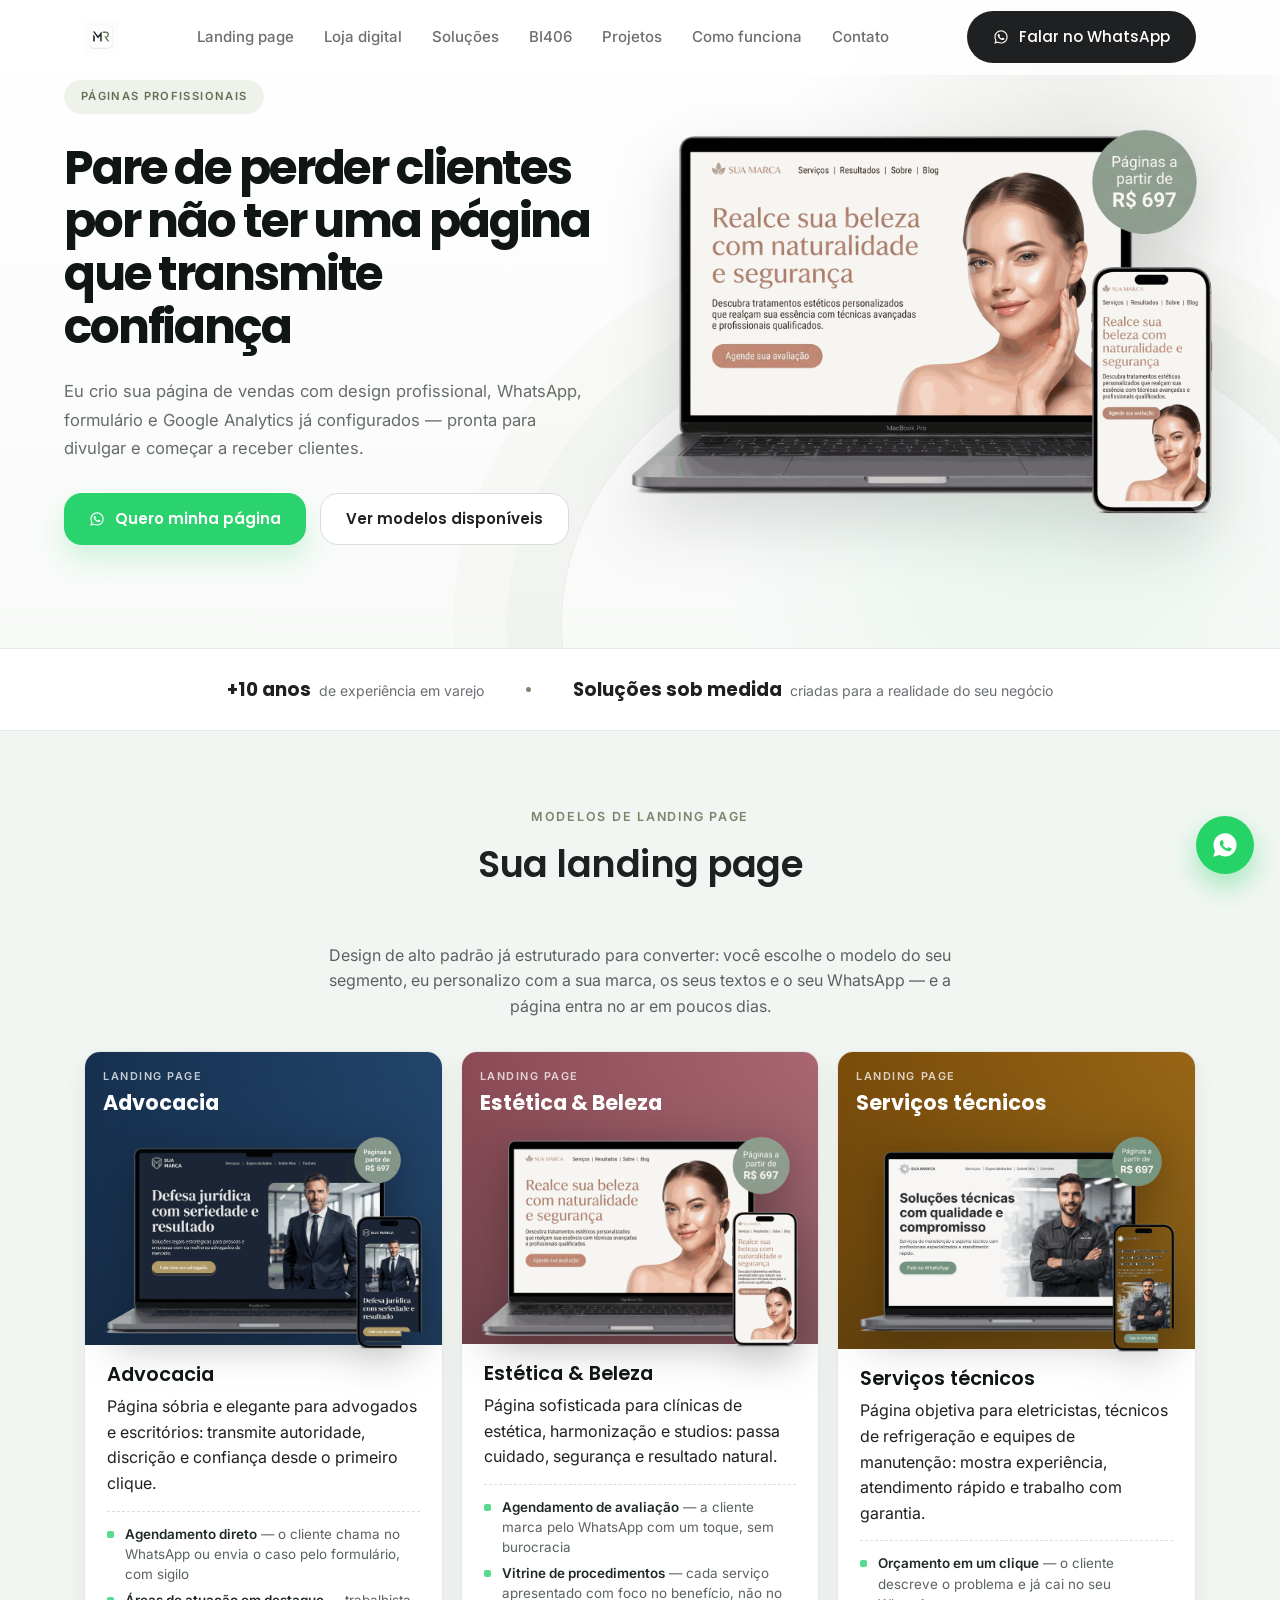
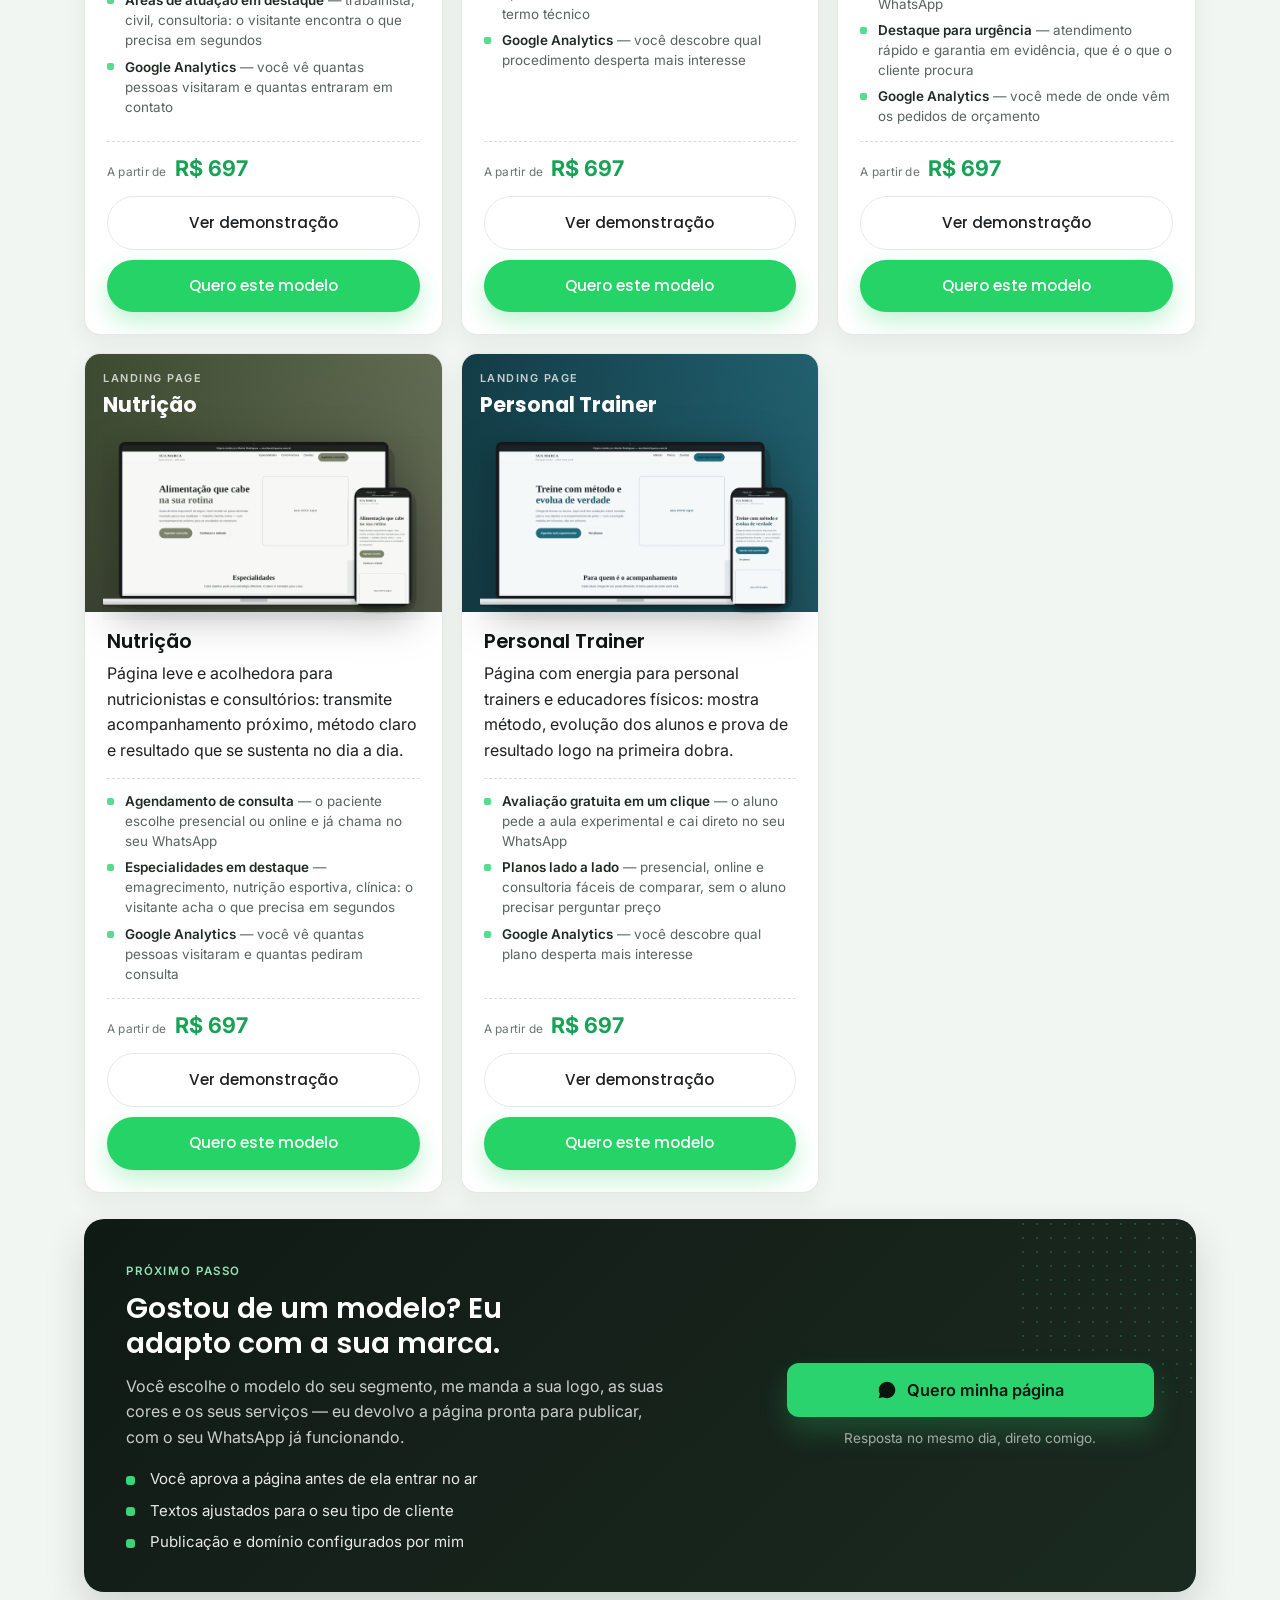
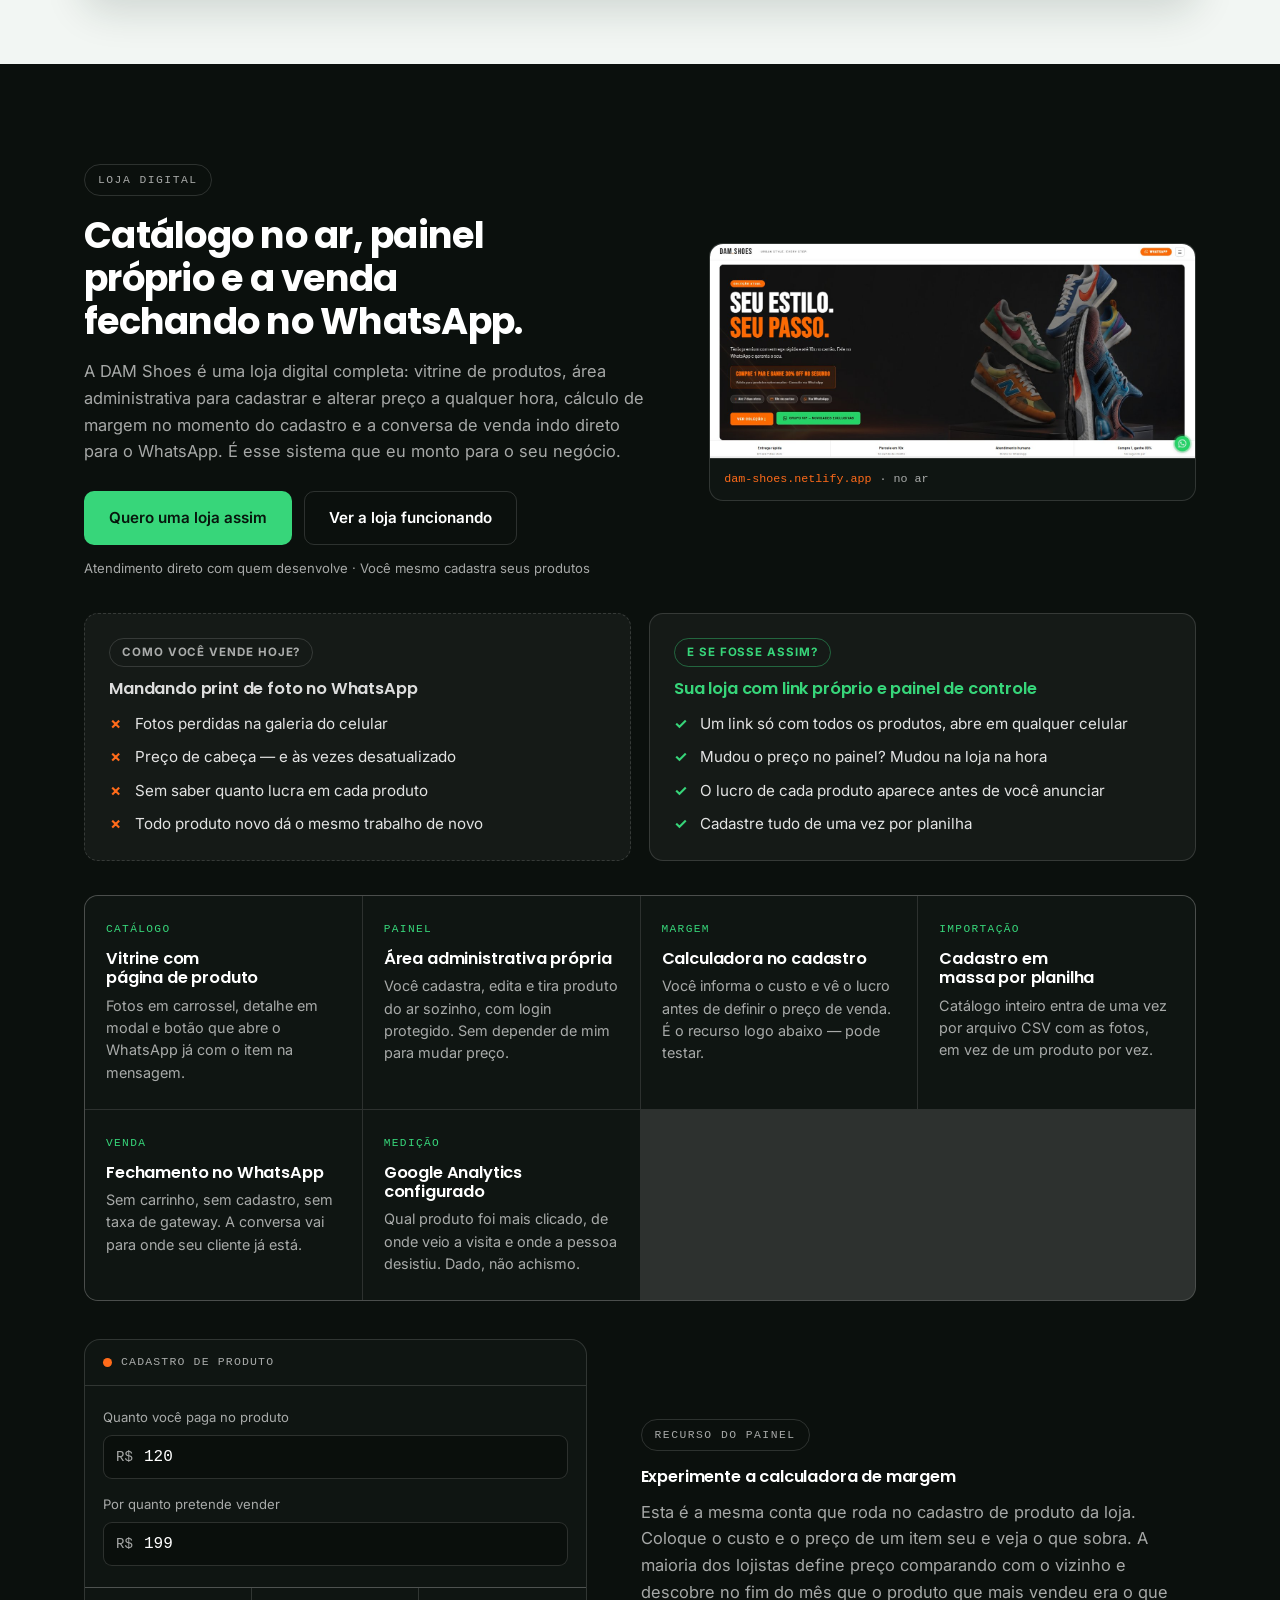
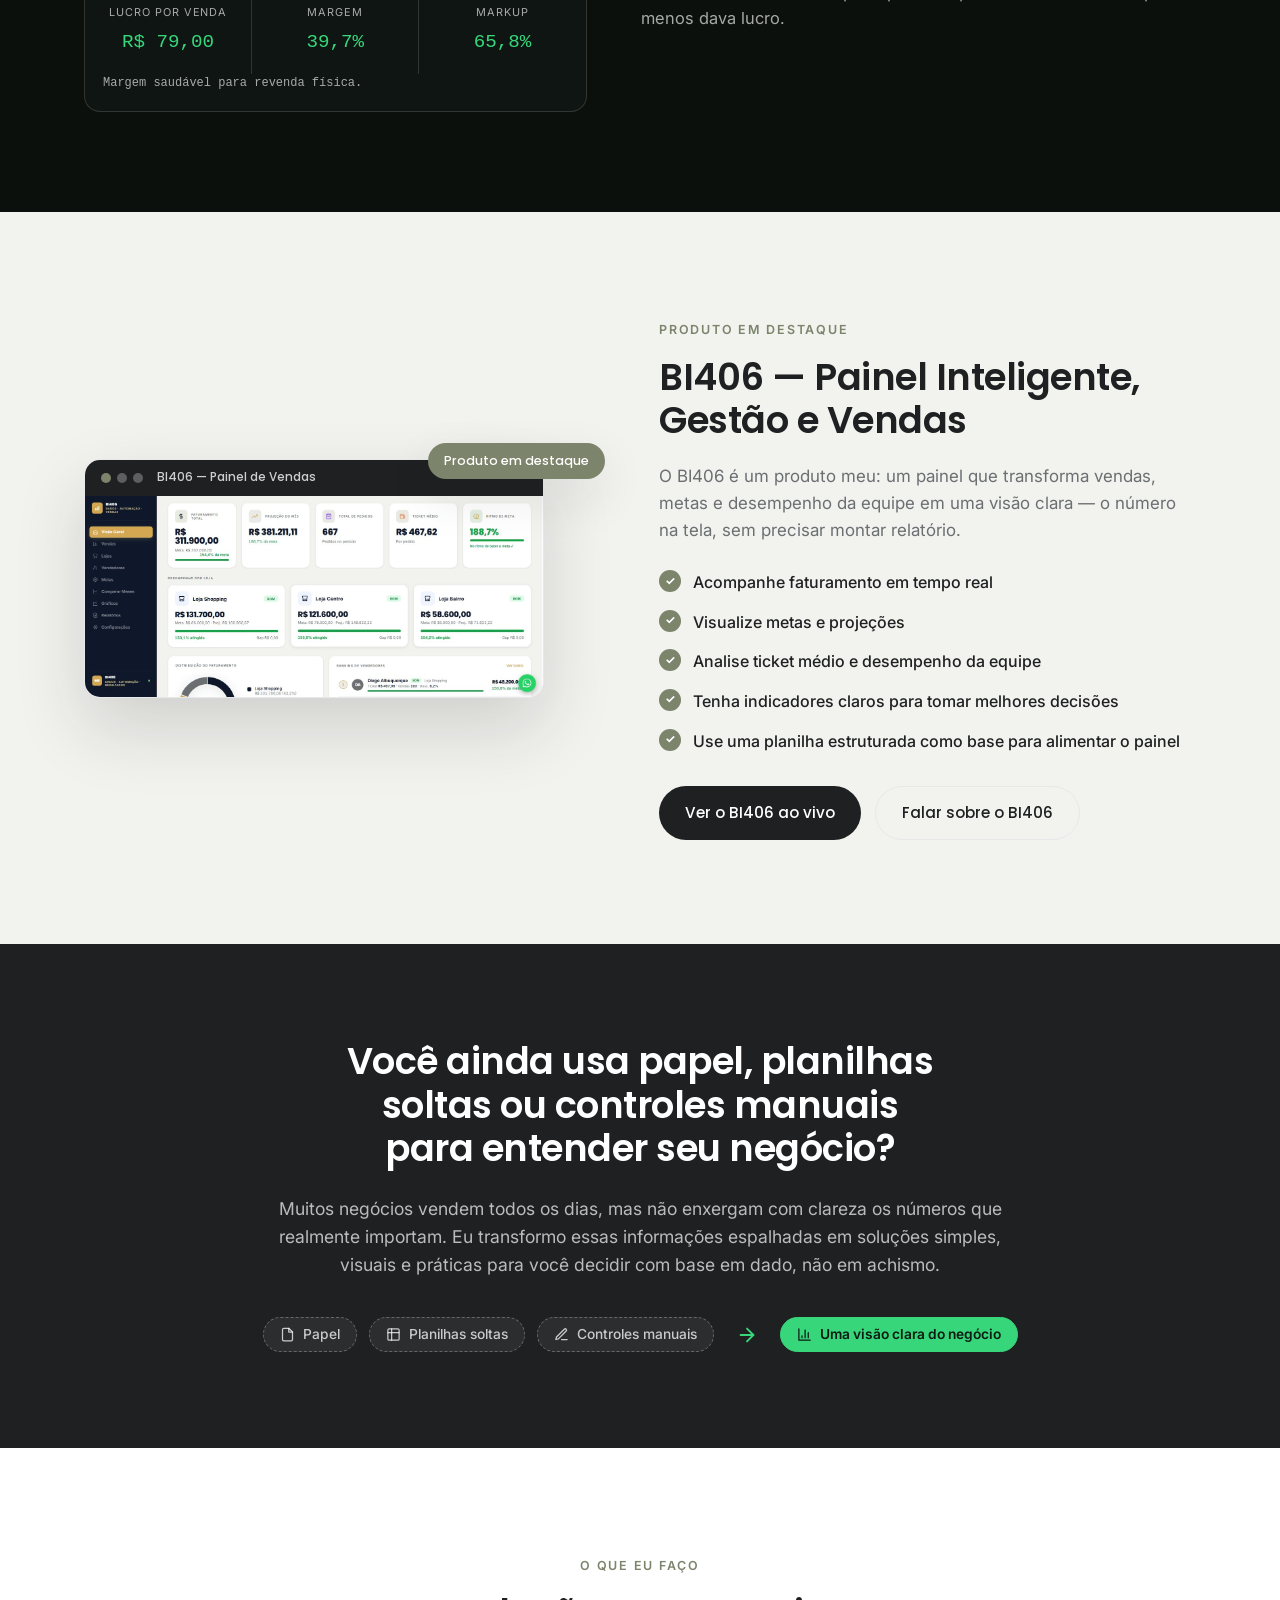
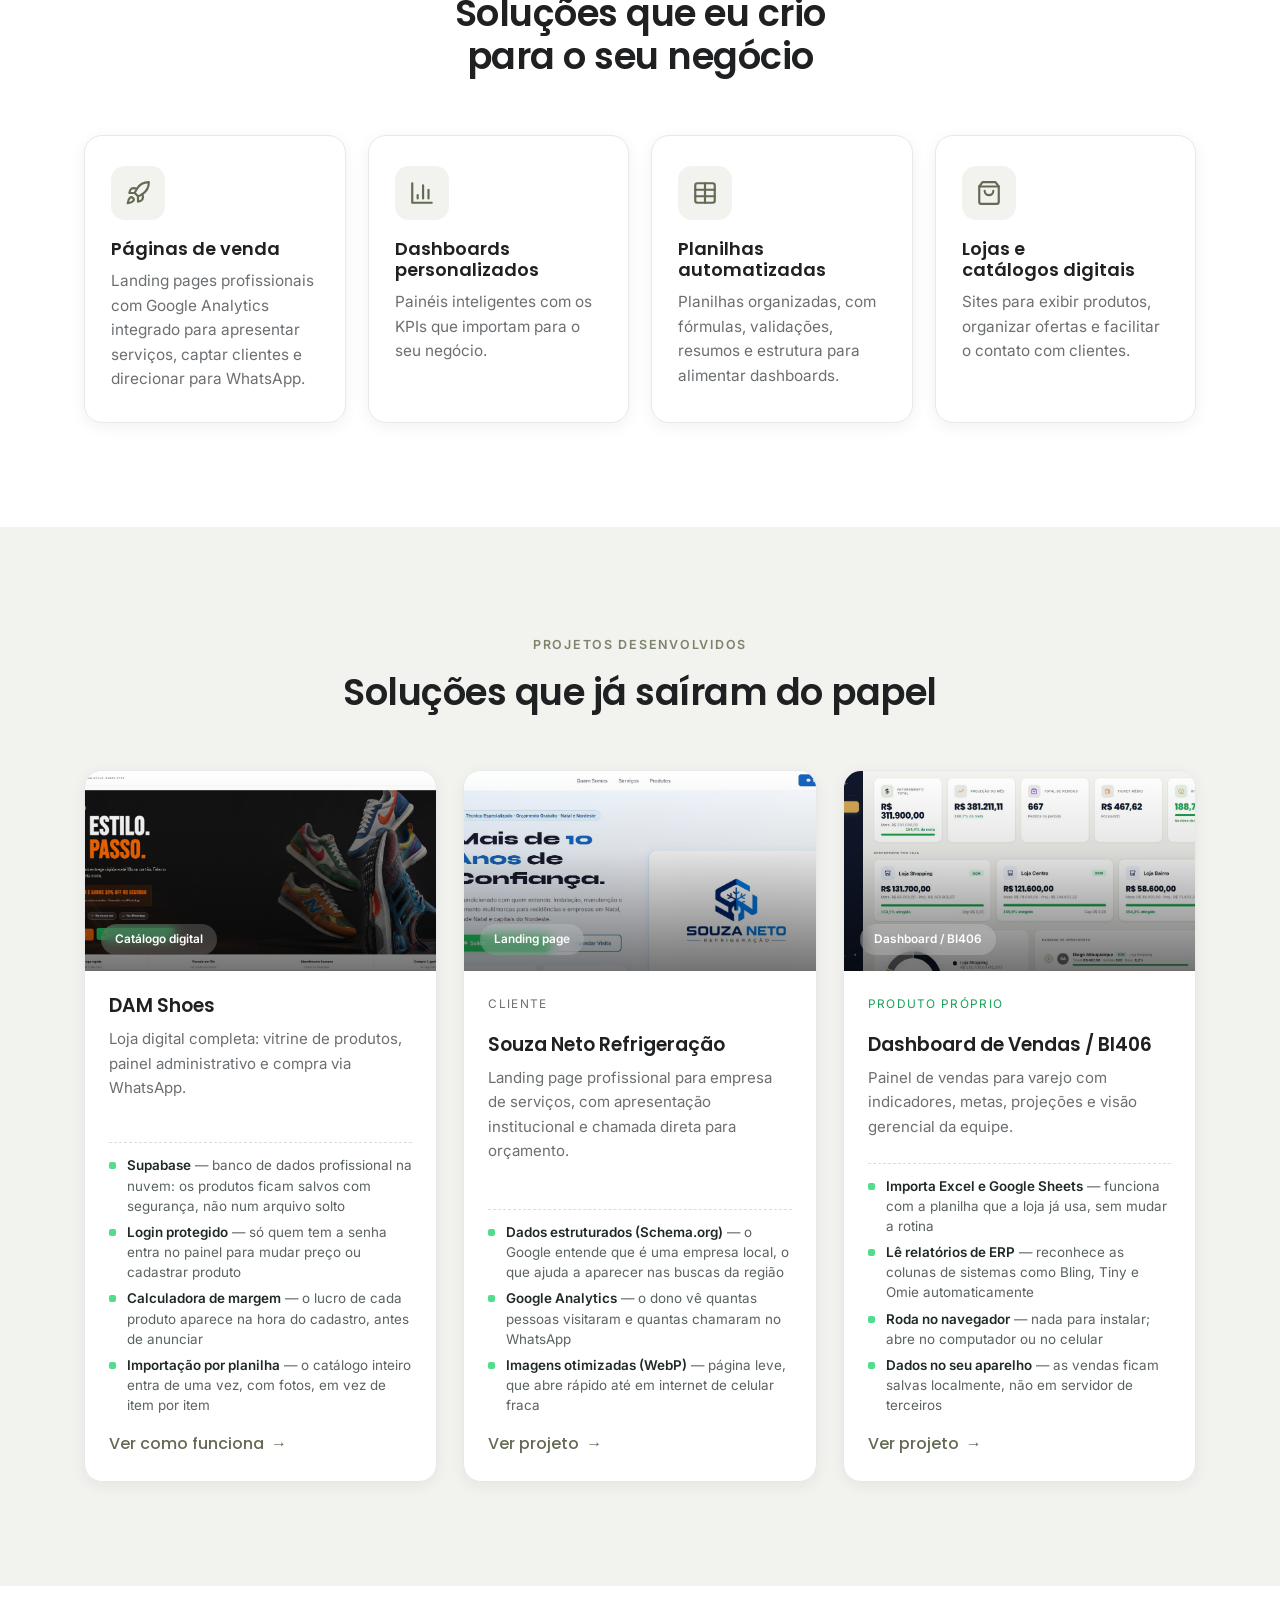
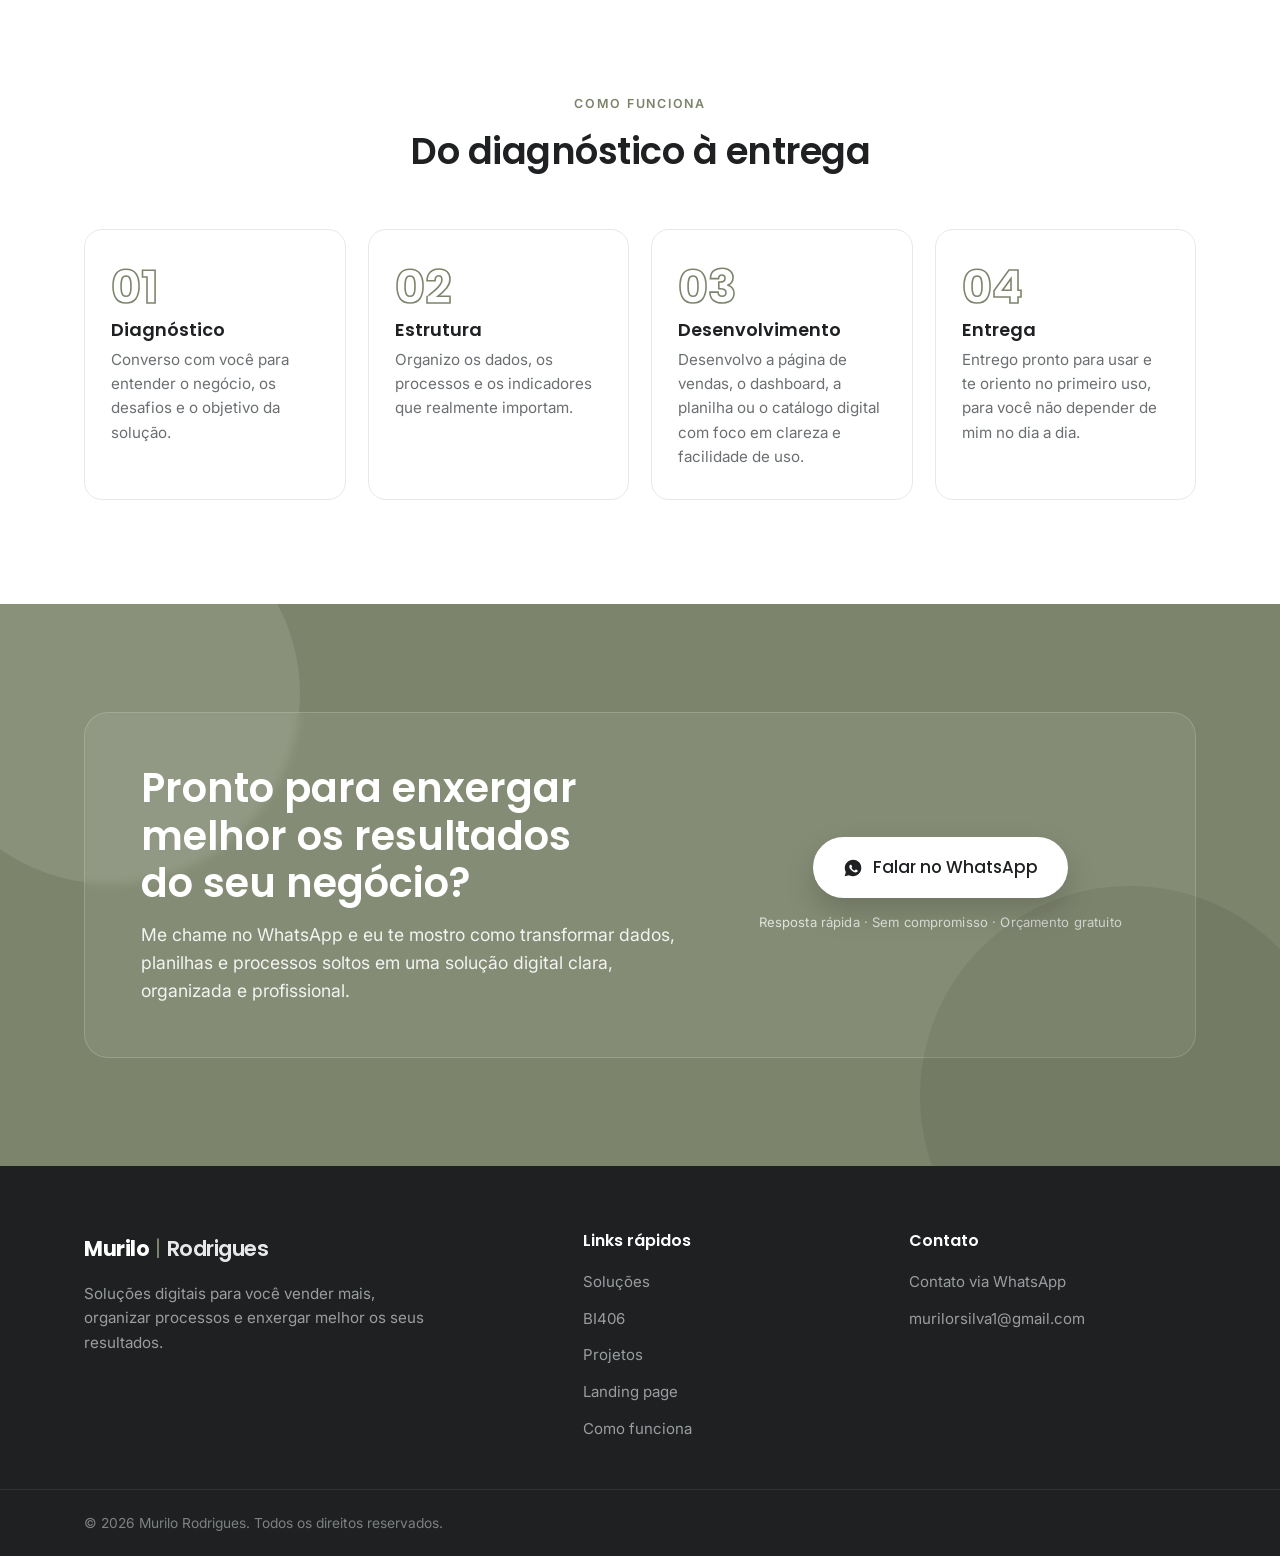
==== commit 39580a25: "Add files via upload" ====
--- a/index.html
+++ b/index.html
@@ -723,6 +723,70 @@
     }
   </style>
 
+  <style id="cta-modelos">
+    /* ---------- CTA de fechamento da seção de modelos ---------- */
+    .mcta{
+      margin-top:26px;
+      display:grid;grid-template-columns:1.45fr .85fr;gap:34px;align-items:center;
+      padding:38px 42px;border-radius:20px;
+      background:linear-gradient(135deg,#101a14 0%,#1b2a20 100%);
+      color:#fff;position:relative;overflow:hidden;
+      box-shadow:0 18px 40px rgba(16,42,29,.16);
+    }
+    .mcta::after{
+      content:"";position:absolute;right:-30px;top:-30px;
+      width:210px;height:210px;
+      background-image:radial-gradient(rgba(55,214,122,.42) 1.5px,transparent 1.5px);
+      background-size:14px 14px;opacity:.55;pointer-events:none;
+    }
+    .mcta__texto{position:relative;z-index:1;}
+    .mcta__selo{
+      display:inline-block;font-size:.72rem;font-weight:600;line-height:1;
+      letter-spacing:.14em;text-transform:uppercase;color:#8fe3b4;margin-bottom:14px;
+    }
+    .mcta__titulo{
+      font-family:'Poppins',sans-serif;font-weight:600;
+      font-size:clamp(1.35rem,2.2vw,1.85rem);line-height:1.25;margin:0 0 12px;
+    }
+    .mcta__sub{
+      font-size:1rem;line-height:1.6;color:rgba(255,255,255,.78);
+      margin:0 0 18px;max-width:54ch;
+    }
+    .mcta__lista{list-style:none;padding:0;margin:0;display:grid;gap:9px;}
+    .mcta__lista li{
+      font-size:.94rem;line-height:1.5;color:rgba(255,255,255,.9);
+      padding-left:24px;position:relative;
+    }
+    .mcta__lista li::before{
+      content:"";position:absolute;left:0;top:.5em;
+      width:9px;height:9px;border-radius:3px;background:#37d67a;
+    }
+    .mcta__acao{
+      position:relative;z-index:1;
+      display:flex;flex-direction:column;align-items:stretch;gap:12px;
+    }
+    .mcta__btn{
+      display:inline-flex;align-items:center;justify-content:center;gap:10px;
+      background:#2bd36f;color:#08160e;
+      font-weight:600;font-size:1.02rem;line-height:1;
+      padding:17px 26px;border-radius:12px;text-decoration:none;
+      box-shadow:0 14px 28px rgba(43,211,111,.24);
+      transition:transform .18s ease,background .18s ease,box-shadow .18s ease;
+    }
+    .mcta__btn:hover{background:#37d67a;transform:translateY(-2px);box-shadow:0 18px 34px rgba(43,211,111,.32);}
+    .mcta__btn:focus-visible{outline:3px solid #8fe3b4;outline-offset:3px;}
+    .mcta__nota{font-size:.85rem;line-height:1.4;color:rgba(255,255,255,.6);text-align:center;}
+    @media (max-width:900px){
+      .mcta{grid-template-columns:1fr;gap:22px;padding:28px 22px;margin-top:20px;}
+      .mcta__sub{font-size:.95rem;}
+      .mcta::after{width:150px;height:150px;opacity:.4;}
+    }
+    @media (prefers-reduced-motion:reduce){
+      .mcta__btn{transition:none;}
+      .mcta__btn:hover{transform:none;}
+    }
+  </style>
+
 </head>
 <body>
 
@@ -930,6 +994,29 @@
           </div>
           </div>
         </article>
+      </div>
+
+      <!-- CTA de fechamento da seção de modelos -->
+      <div class="mcta reveal">
+        <div class="mcta__texto">
+          <span class="mcta__selo">Próximo passo</span>
+          <h3 class="mcta__titulo">Gostou de um modelo? Eu adapto com a sua marca.</h3>
+          <p class="mcta__sub">Você escolhe o modelo do seu segmento, me manda a sua logo, as suas cores e os seus serviços — eu devolvo a página pronta para publicar, com o seu WhatsApp já funcionando.</p>
+          <ul class="mcta__lista">
+            <li>Você aprova a página antes de ela entrar no ar</li>
+            <li>Textos ajustados para o seu tipo de cliente</li>
+            <li>Publicação e domínio configurados por mim</li>
+          </ul>
+        </div>
+        <div class="mcta__acao">
+          <a href="https://wa.me/5584986329566?text=Ol%C3%A1%20Murilo%2C%20vi%20os%20modelos%20de%20landing%20page%20no%20site%20e%20quero%20adaptar%20um%20para%20a%20minha%20marca" target="_blank" rel="noopener" class="mcta__btn" data-wa-loc="cta_modelos" data-produto="modelos_geral">
+            <svg viewBox="0 0 24 24" width="20" height="20" fill="currentColor" aria-hidden="true">
+              <path d="M17.47 14.38c-.3-.15-1.76-.87-2.03-.97-.27-.1-.47-.15-.67.15-.2.3-.77.97-.94 1.17-.17.2-.35.22-.65.07-.3-.15-1.26-.46-2.4-1.48-.89-.79-1.49-1.77-1.66-2.07-.17-.3-.02-.46.13-.61.13-.13.3-.35.45-.52.15-.17.2-.3.3-.5.1-.2.05-.37-.02-.52-.07-.15-.67-1.61-.92-2.21-.24-.58-.49-.5-.67-.51h-.57c-.2 0-.52.07-.79.37-.27.3-1.04 1.02-1.04 2.48s1.07 2.88 1.22 3.08c.15.2 2.1 3.2 5.08 4.49.71.31 1.26.49 1.69.63.71.22 1.36.19 1.87.12.57-.09 1.76-.72 2.01-1.41.25-.69.25-1.29.17-1.41-.07-.12-.27-.2-.57-.35zM12.04 2C6.58 2 2.13 6.45 2.13 11.91c0 1.75.46 3.45 1.32 4.95L2 22l5.25-1.38a9.86 9.86 0 0 0 4.79 1.22h.01c5.46 0 9.91-4.45 9.91-9.91S17.5 2 12.04 2z"/>
+            </svg>
+            Quero minha página
+          </a>
+          <span class="mcta__nota">Resposta no mesmo dia, direto comigo.</span>
+        </div>
       </div>
 
     </div>
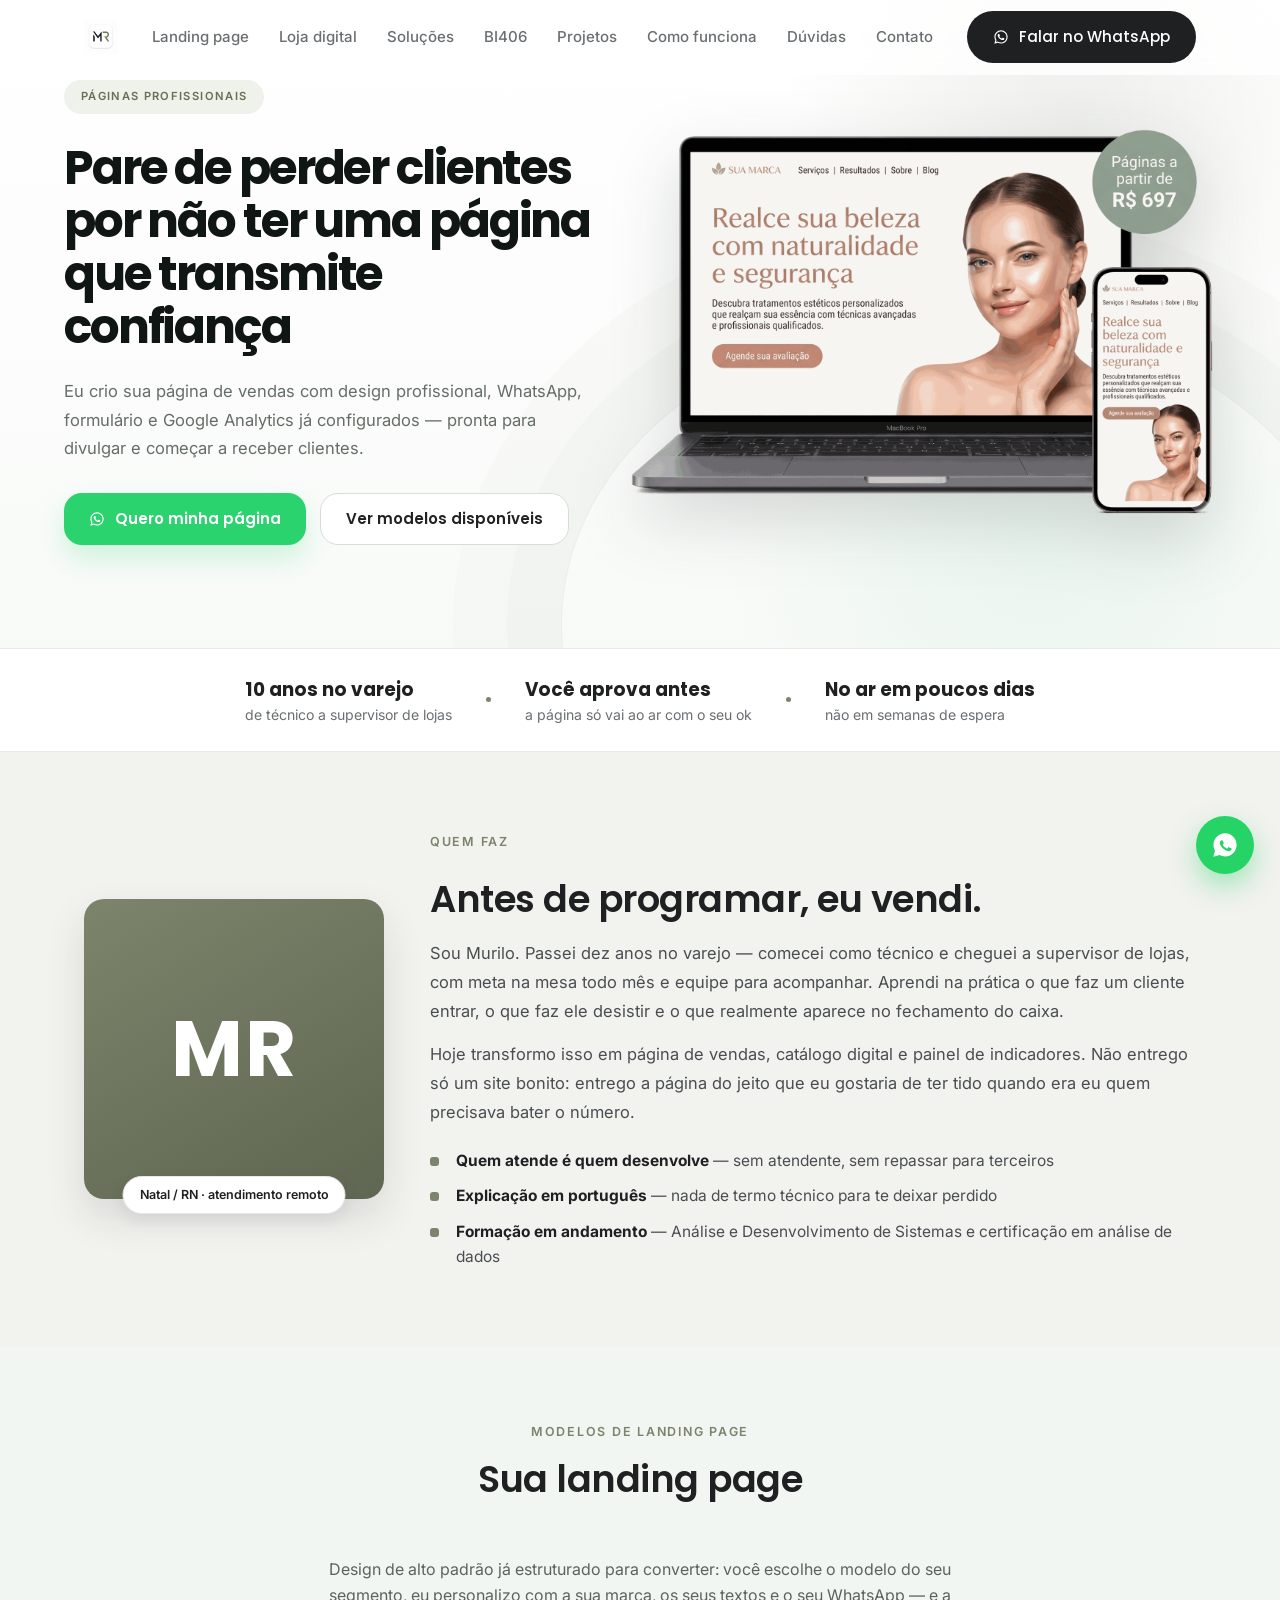
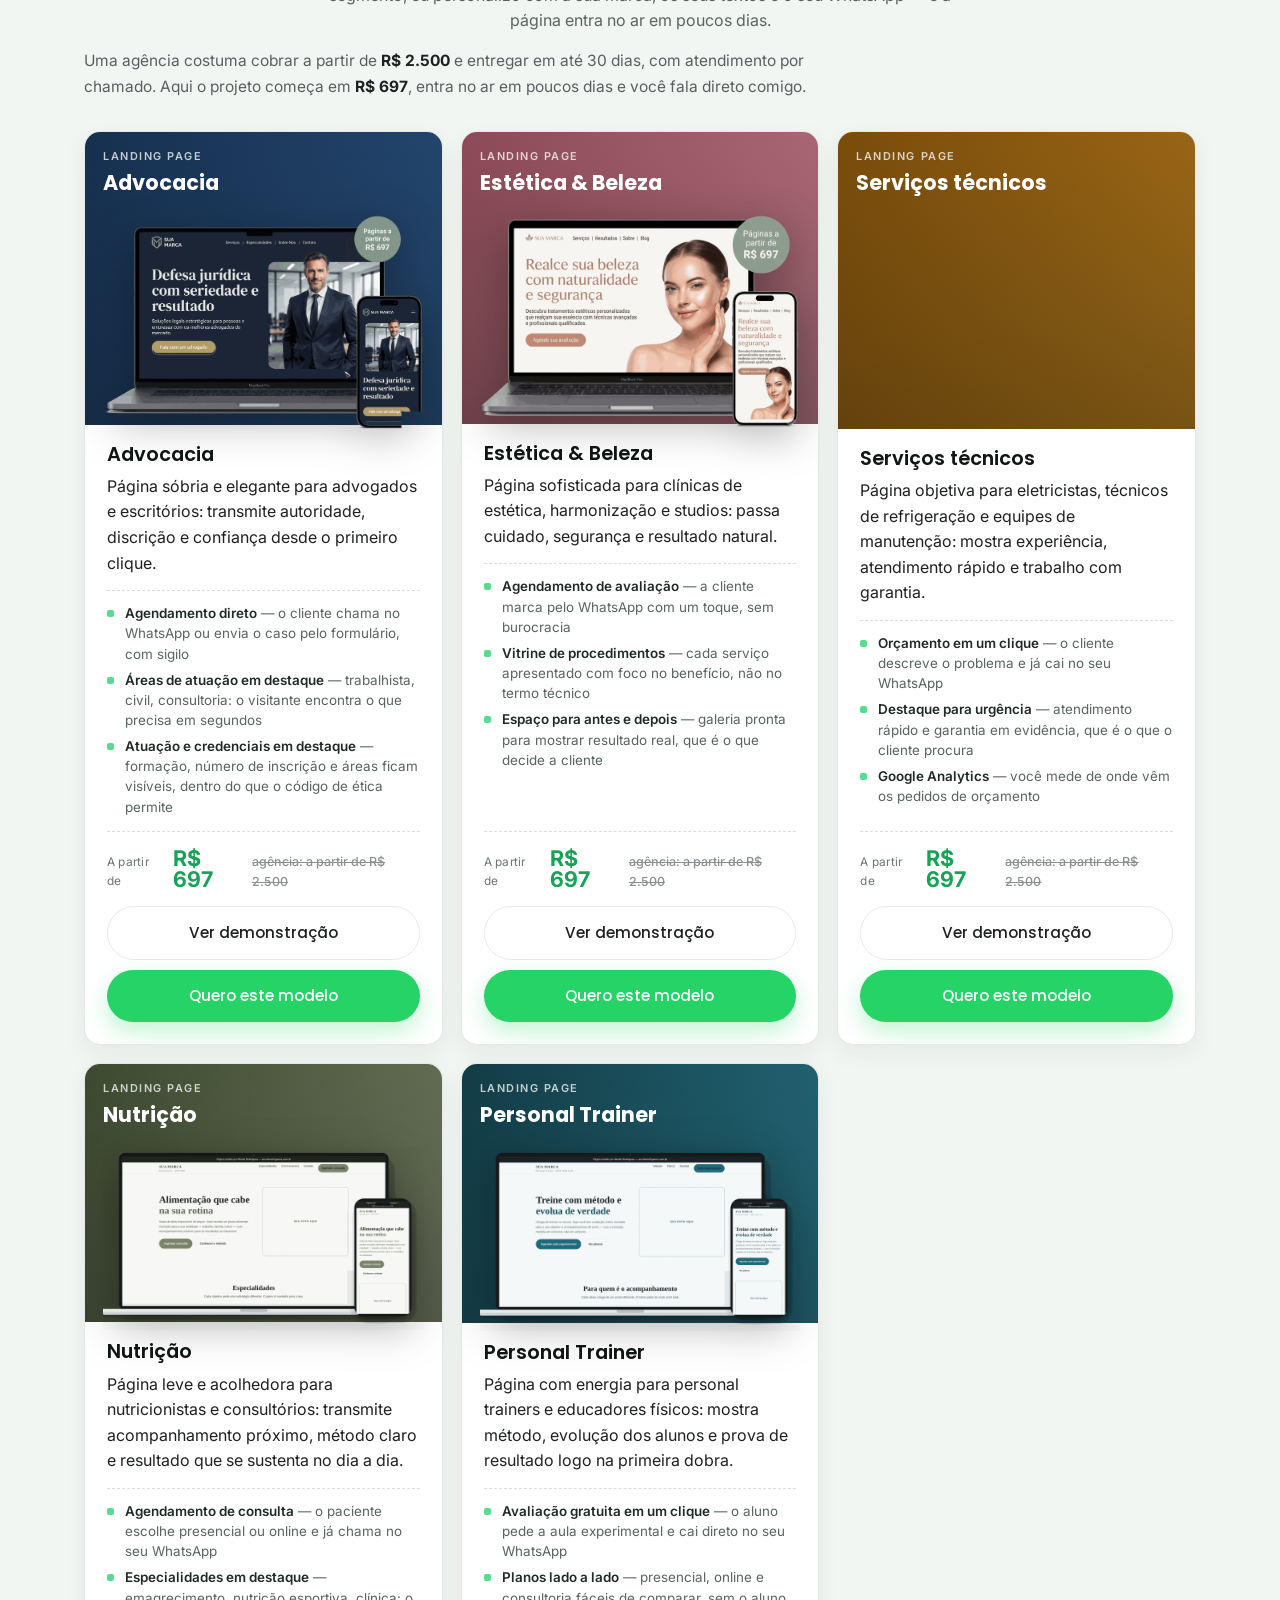
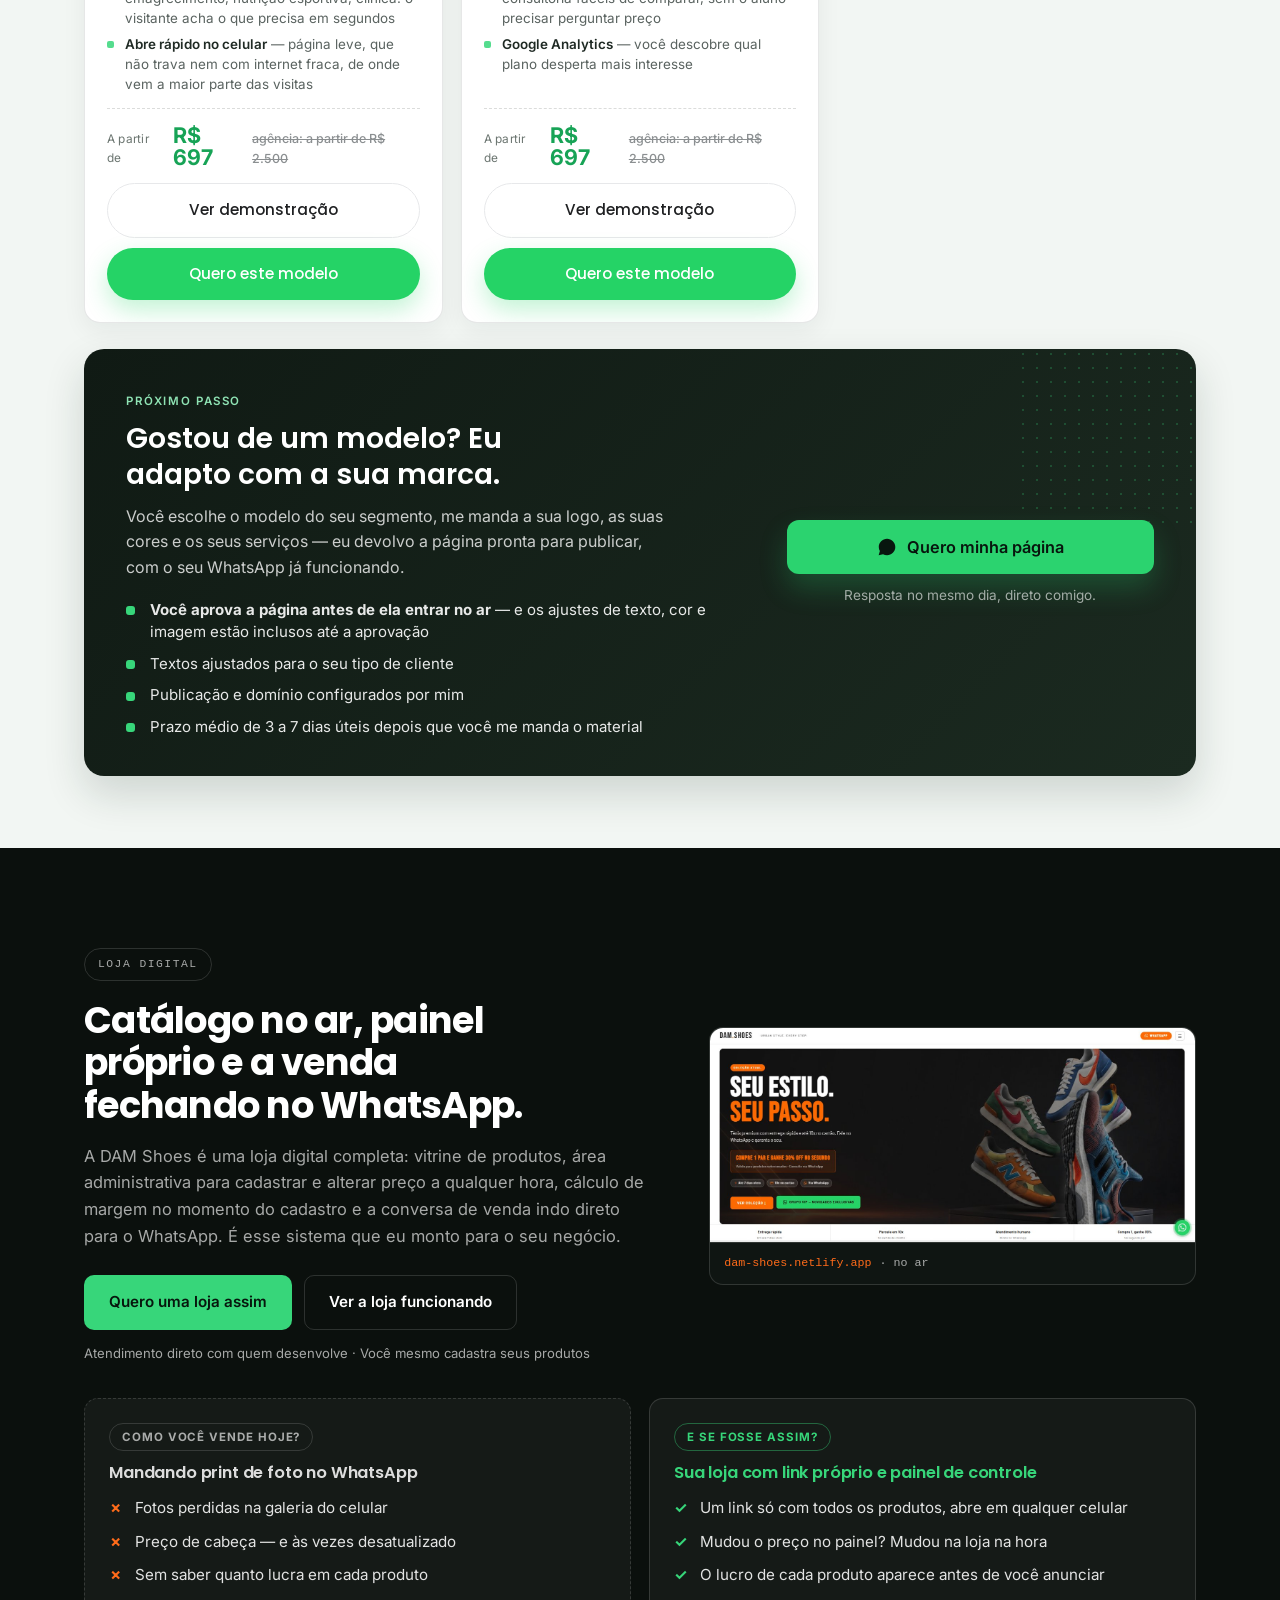
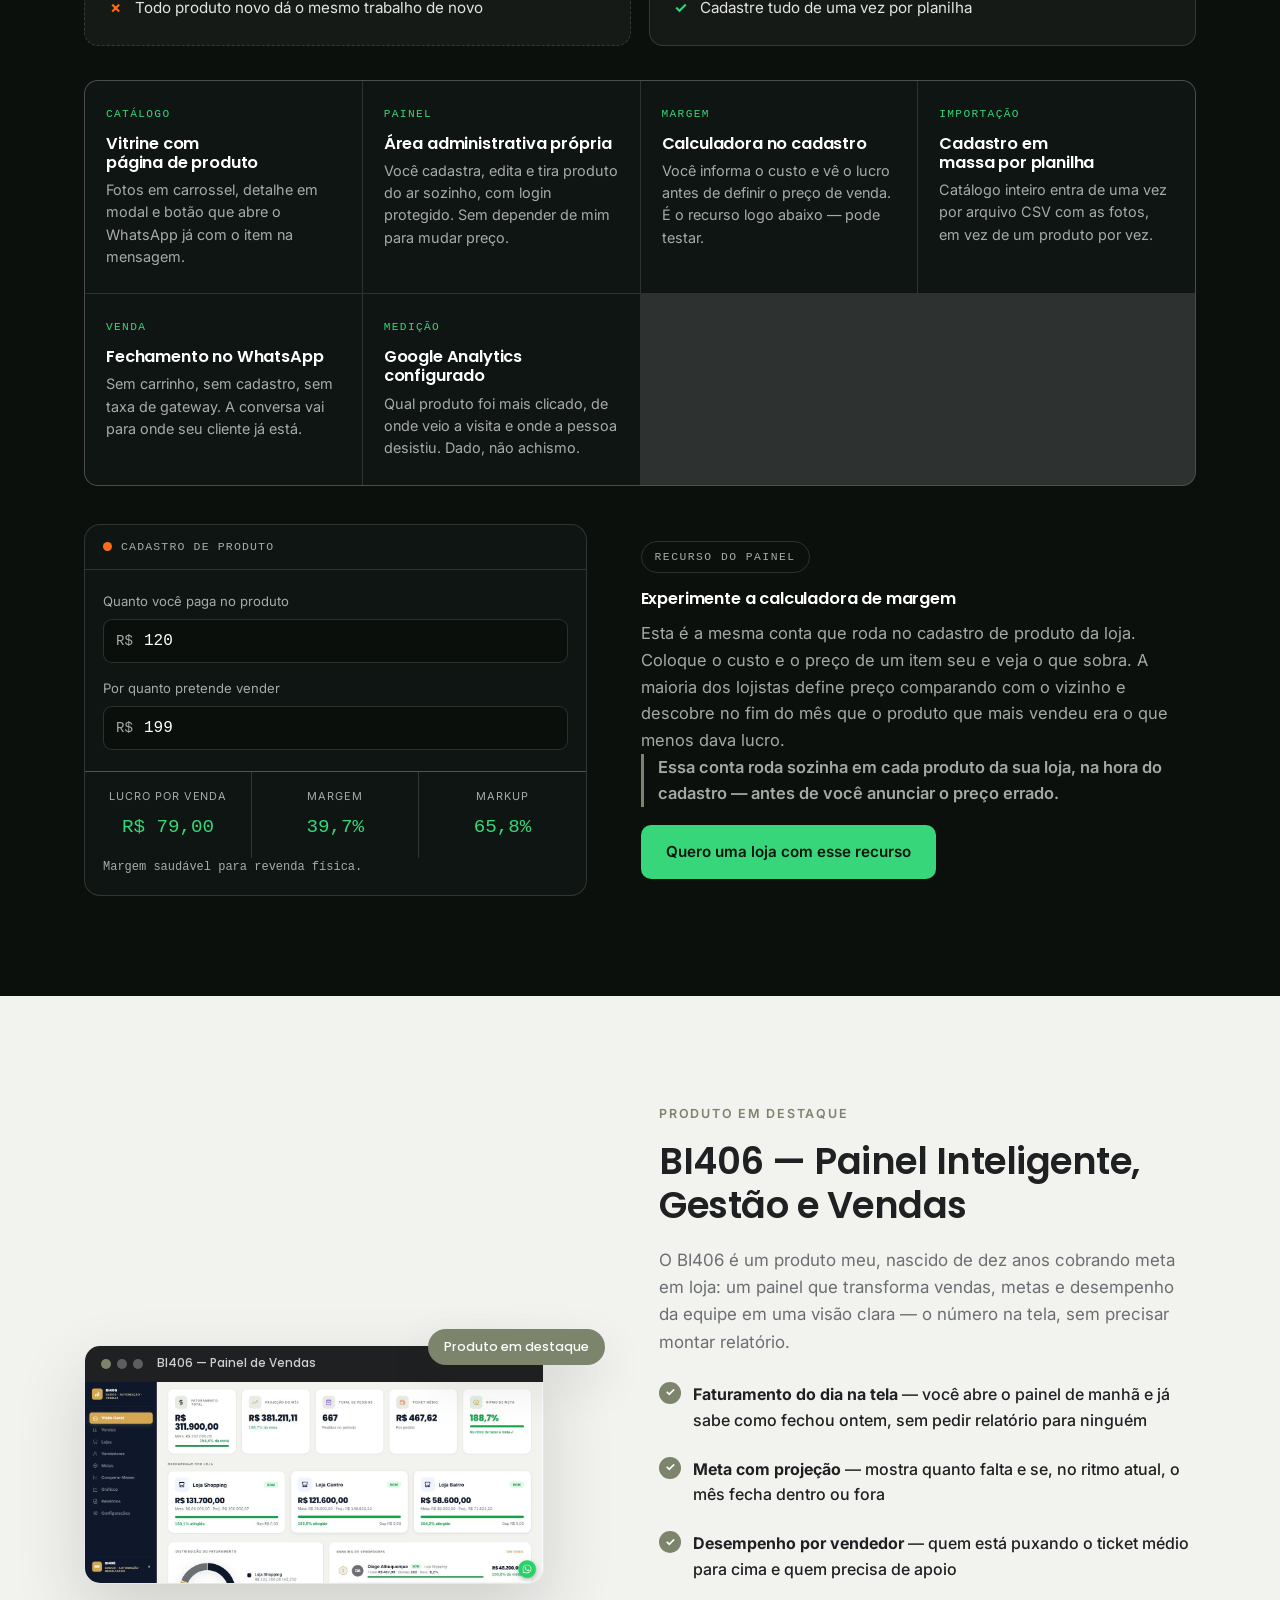
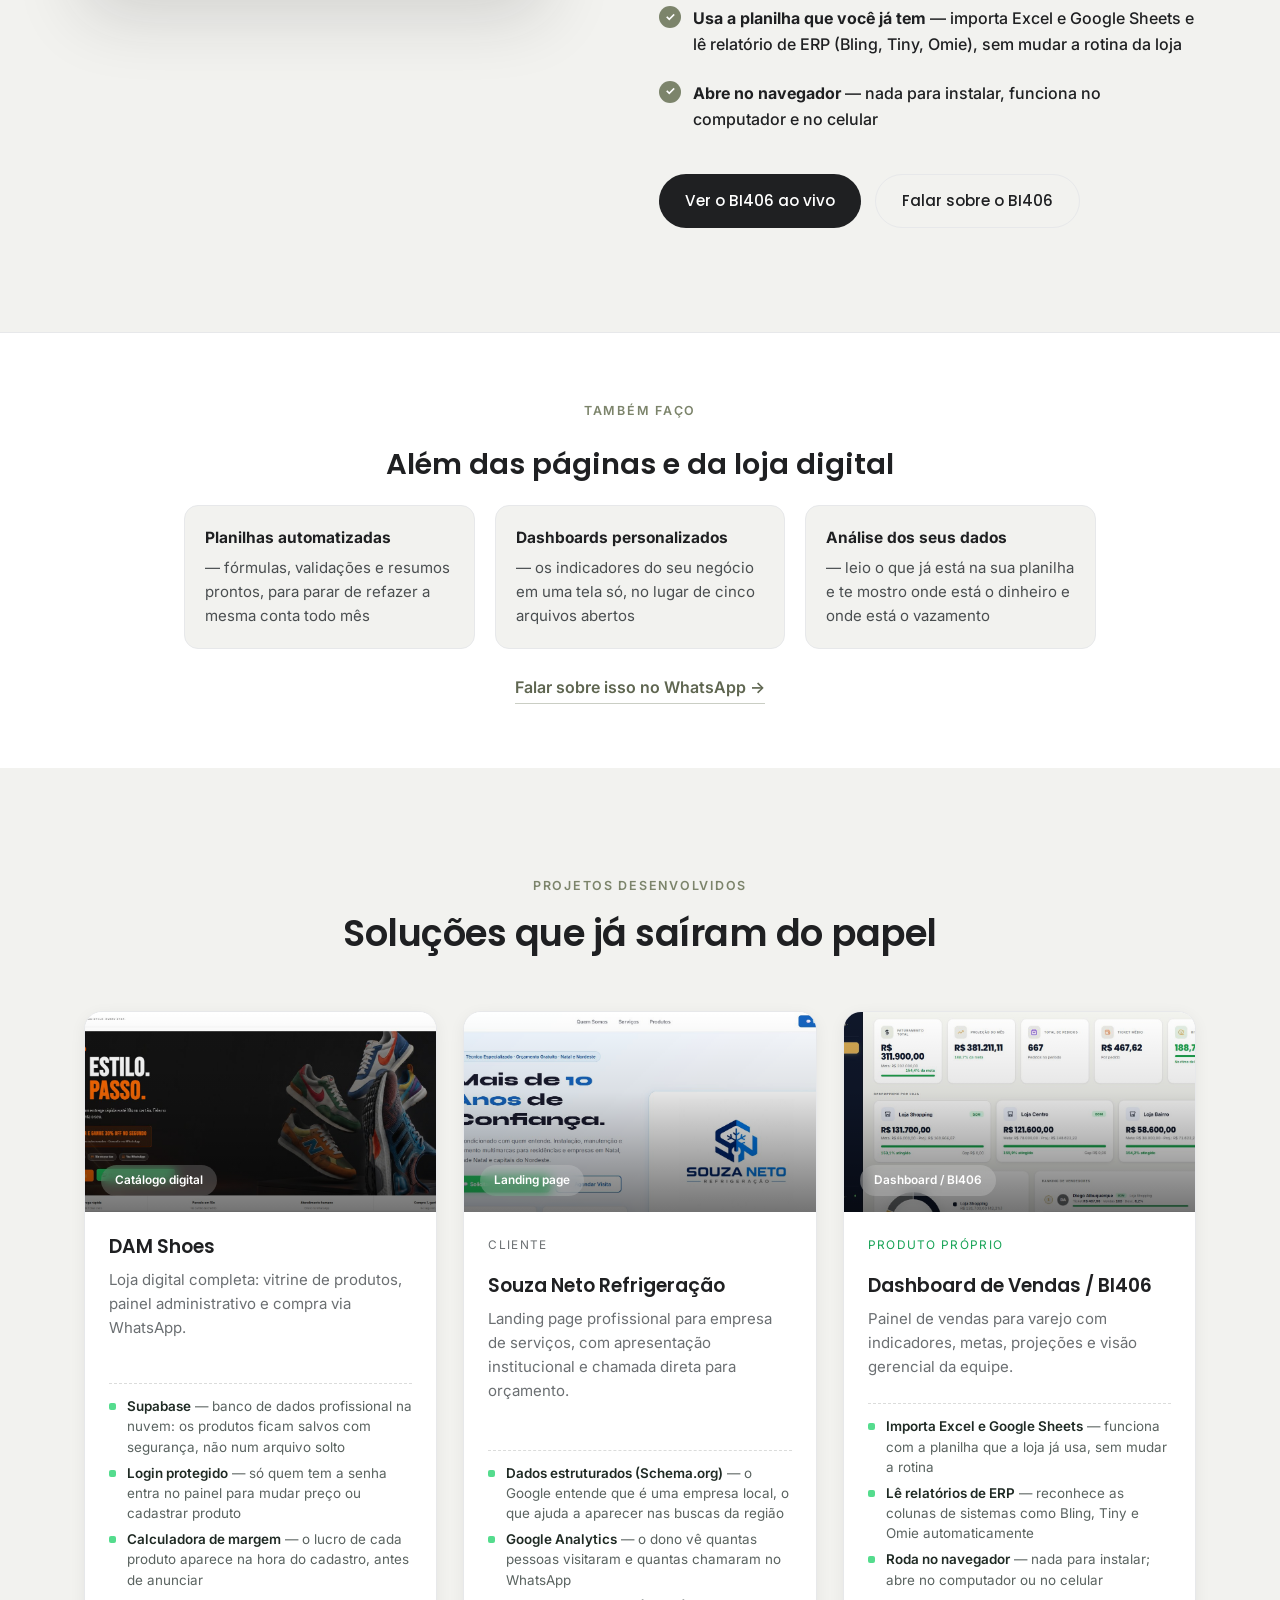
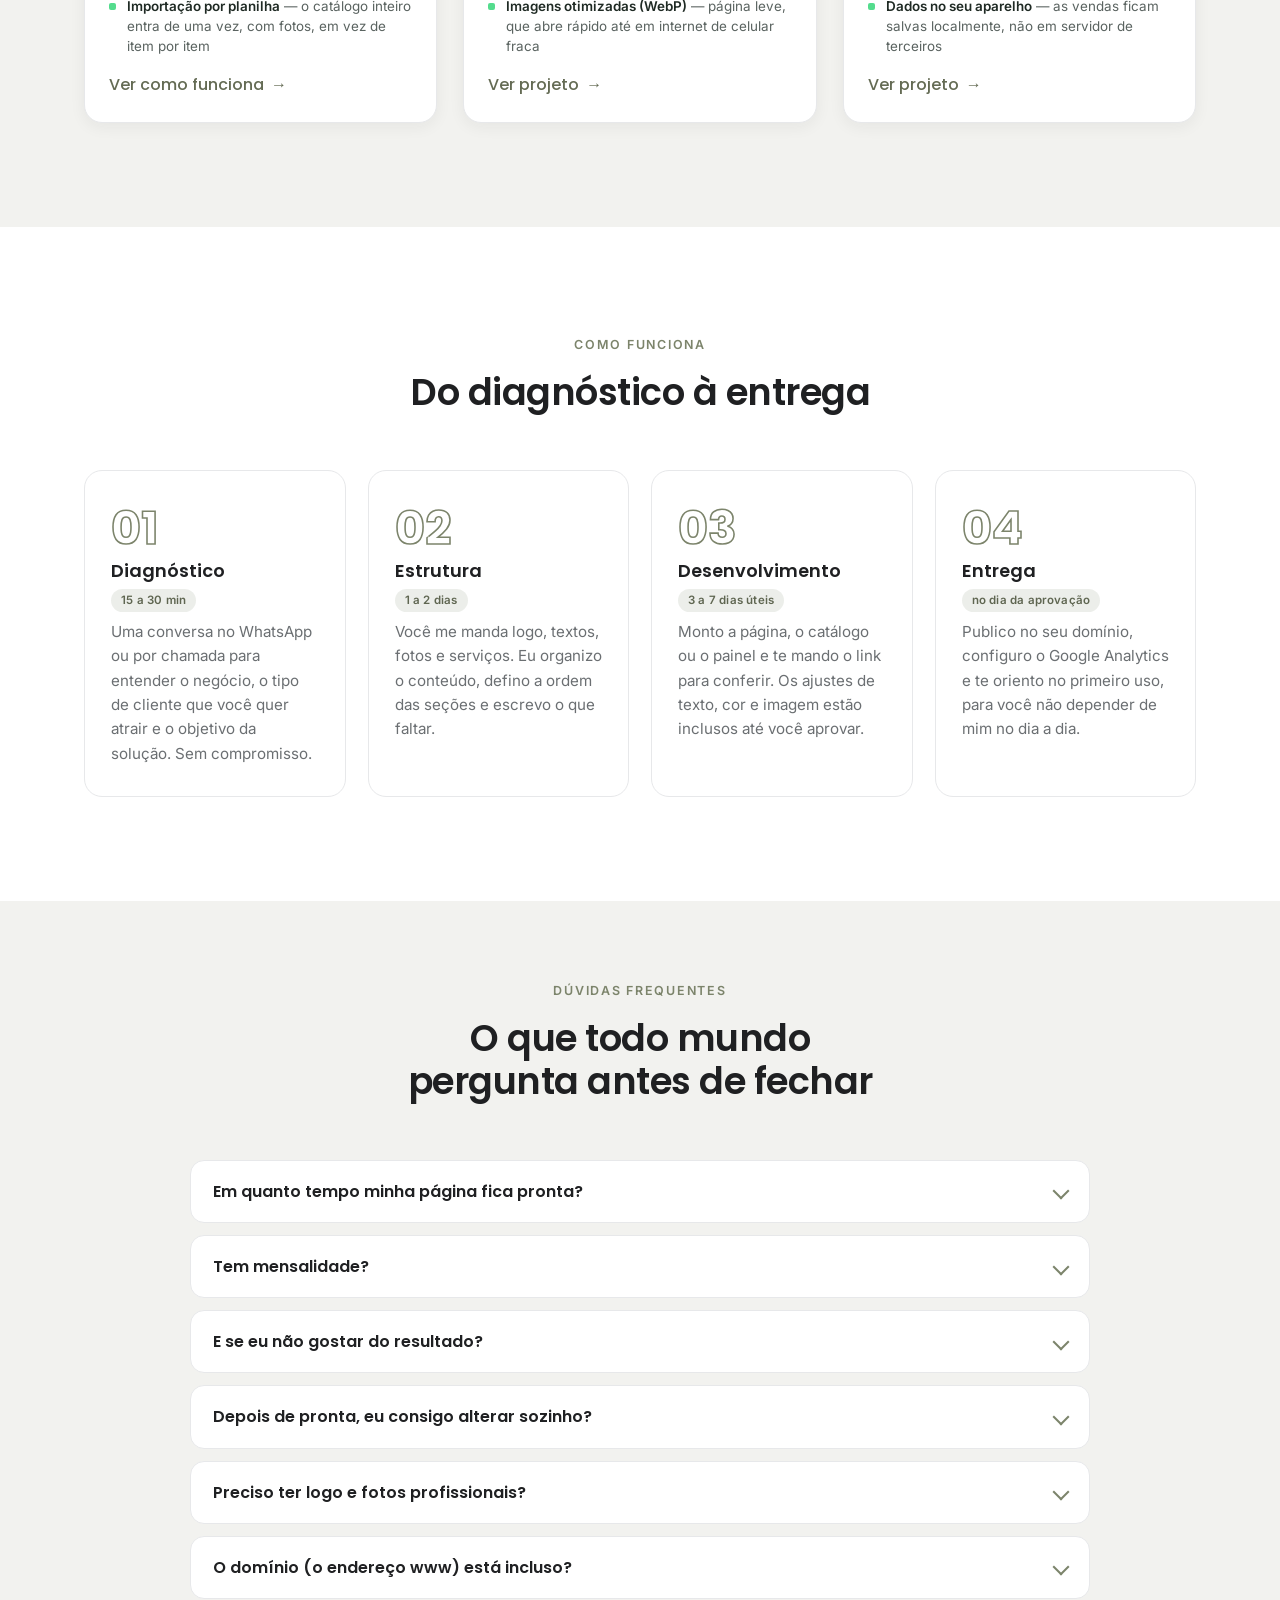
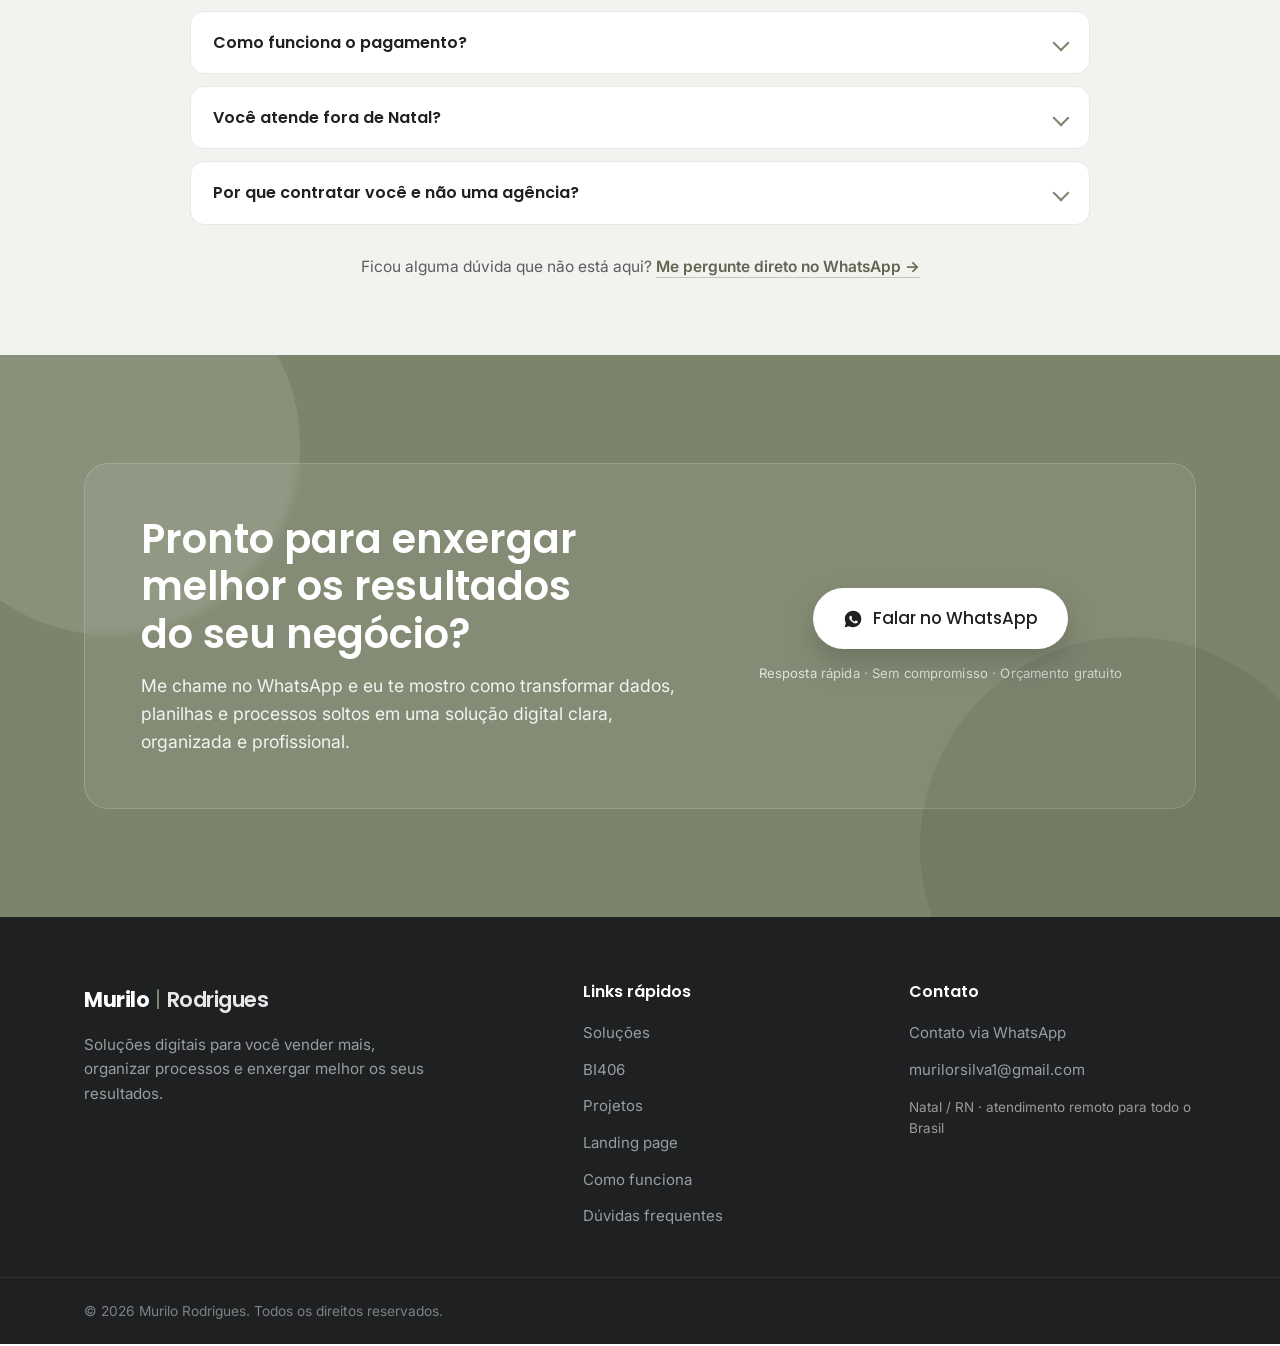
==== commit b1411a0d: "Add files via upload" ====
--- a/index.html
+++ b/index.html
@@ -3,8 +3,8 @@
 <head>
   <meta charset="UTF-8" />
   <meta name="viewport" content="width=device-width, initial-scale=1.0" />
-  <title>Murilo Rodrigues — Soluções digitais</title>
-  <meta name="description" content="Murilo Rodrigues cria páginas de venda, dashboards, planilhas automatizadas, catálogos digitais e análise de dados com Google Analytics para quem precisa de mais clareza, organização e crescimento." />
+  <title>Criação de páginas de venda e lojas digitais | Murilo Rodrigues</title>
+  <meta name="description" content="Criação de páginas de venda e lojas digitais com WhatsApp, formulário e Google Analytics já configurados. A partir de R$ 697, no ar em poucos dias. Atendimento direto com quem desenvolve." />
   <link rel="preconnect" href="https://fonts.googleapis.com" />
   <link rel="preconnect" href="https://fonts.gstatic.com" crossorigin />
   <link rel="preconnect" href="https://www.googletagmanager.com" />
@@ -30,6 +30,8 @@
   <link rel="canonical" href="https://murilorodriguess.com.br/" />
 
   <link rel="stylesheet" href="style.css" />
+
+
 
   <!-- ============================================================
        GOOGLE ANALYTICS 4 (GA4)
@@ -806,11 +808,12 @@
           <li><a href="#bi406" class="nav__link">BI406</a></li>
           <li><a href="#projetos" class="nav__link">Projetos</a></li>
           <li><a href="#como-funciona" class="nav__link">Como funciona</a></li>
+          <li><a href="#faq" class="nav__link">Dúvidas</a></li>
           <li><a href="#contato" class="nav__link">Contato</a></li>
         </ul>
       </nav>
 
-      <a href="https://wa.me/5584986329566?text=Ol%C3%A1%20Murilo%2C%20quero%20conhecer%20seus%20servi%C3%A7os" target="_blank" rel="noopener" class="btn btn--dark header__cta" data-wa-loc="header">
+      <a href="https://wa.me/5584986329566?text=Ol%C3%A1%20Murilo%2C%20cheguei%20pelo%20seu%20site%20e%20quero%20um%20or%C3%A7amento" target="_blank" rel="noopener" class="btn btn--dark header__cta" data-wa-loc="header">
         <span class="wa-icon" aria-hidden="true">
           <svg viewBox="0 0 24 24" width="16" height="16" fill="currentColor"><path d="M12.04 2C6.58 2 2.13 6.45 2.13 11.91c0 1.75.46 3.45 1.32 4.95L2 22l5.25-1.38a9.9 9.9 0 0 0 4.79 1.22h.01c5.46 0 9.91-4.45 9.91-9.91 0-2.65-1.03-5.14-2.9-7.01A9.82 9.82 0 0 0 12.04 2Zm0 18.13h-.01a8.2 8.2 0 0 1-4.18-1.15l-.3-.18-3.11.82.83-3.04-.2-.31a8.2 8.2 0 0 1-1.26-4.38c0-4.54 3.7-8.23 8.24-8.23 2.2 0 4.27.86 5.82 2.42a8.18 8.18 0 0 1 2.41 5.82c0 4.54-3.7 8.23-8.24 8.23Zm4.52-6.16c-.25-.12-1.47-.72-1.69-.81-.23-.08-.39-.12-.56.13-.16.25-.64.81-.79.97-.14.17-.29.19-.54.06-.25-.12-1.05-.39-1.99-1.23-.74-.66-1.23-1.47-1.38-1.72-.14-.25-.01-.38.11-.51.11-.11.25-.29.37-.43.13-.14.17-.25.25-.41.08-.17.04-.31-.02-.43-.06-.12-.56-1.34-.76-1.84-.2-.48-.4-.42-.56-.43h-.48c-.17 0-.43.06-.66.31-.23.25-.86.85-.86 2.07 0 1.22.89 2.4 1.01 2.56.12.17 1.75 2.67 4.23 3.74.59.26 1.05.41 1.41.52.59.19 1.13.16 1.56.1.48-.07 1.47-.6 1.68-1.18.21-.58.21-1.07.14-1.18-.06-.1-.22-.16-.47-.28Z"/></svg>
         </span>
@@ -834,7 +837,7 @@
         <h1 class="nh-title">Pare de perder clientes <br>por não ter uma página <br>que <span class="nh-accent">transmite confiança</span></h1>
         <p class="nh-sub">Eu crio sua página de vendas com design profissional, WhatsApp, formulário e Google Analytics já configurados — pronta para divulgar e começar a receber clientes.</p>
         <div class="nh-actions">
-          <a href="https://wa.me/5584986329566?text=Ol%C3%A1%20Murilo%2C%20quero%20conhecer%20seus%20servi%C3%A7os" target="_blank" rel="noopener" class="btn btn--wa" data-wa-loc="hero">
+          <a href="https://wa.me/5584986329566?text=Ol%C3%A1%20Murilo%2C%20quero%20uma%20p%C3%A1gina%20de%20vendas%20para%20o%20meu%20neg%C3%B3cio" target="_blank" rel="noopener" class="btn btn--wa" data-wa-loc="hero">
             <span class="wa-icon" aria-hidden="true">
               <svg viewBox="0 0 24 24" width="16" height="16" fill="currentColor"><path d="M12.04 2C6.58 2 2.13 6.45 2.13 11.91c0 1.75.46 3.45 1.32 4.95L2 22l5.25-1.38a9.9 9.9 0 0 0 4.79 1.22h.01c5.46 0 9.91-4.45 9.91-9.91 0-2.65-1.03-5.14-2.9-7.01A9.82 9.82 0 0 0 12.04 2Zm0 18.13h-.01a8.2 8.2 0 0 1-4.18-1.15l-.3-.18-3.11.82.83-3.04-.2-.31a8.2 8.2 0 0 1-1.26-4.38c0-4.54 3.7-8.23 8.24-8.23 2.2 0 4.27.86 5.82 2.42a8.18 8.18 0 0 1 2.41 5.82c0 4.54-3.7 8.23-8.24 8.23Zm4.52-6.16c-.25-.12-1.47-.72-1.69-.81-.23-.08-.39-.12-.56.13-.16.25-.64.81-.79.97-.14.17-.29.19-.54.06-.25-.12-1.05-.39-1.99-1.23-.74-.66-1.23-1.47-1.38-1.72-.14-.25-.01-.38.11-.51.11-.11.25-.29.37-.43.13-.14.17-.25.25-.41.08-.17.04-.31-.02-.43-.06-.12-.56-1.34-.76-1.84-.2-.48-.4-.42-.56-.43h-.48c-.17 0-.43.06-.66.31-.23.25-.86.85-.86 2.07 0 1.22.89 2.4 1.01 2.56.12.17 1.75 2.67 4.23 3.74.59.26 1.05.41 1.41.52.59.19 1.13.16 1.56.1.48-.07 1.47-.6 1.68-1.18.21-.58.21-1.07.14-1.18-.06-.1-.22-.16-.47-.28Z"/></svg>
             </span>
@@ -865,9 +868,51 @@
   <!-- FAIXA DE CREDENCIAIS -->
   <section class="cred" aria-label="Credenciais">
     <div class="container cred__inner">
-      <div class="cred__item"><b>+10 anos</b><span>de experiência em varejo</span></div>
+      <div class="cred__item"><b>10 anos no varejo</b><span>de técnico a supervisor de lojas</span></div>
       <i class="cred__sep" aria-hidden="true"></i>
-      <div class="cred__item"><b>Soluções sob medida</b><span>criadas para a realidade do seu negócio</span></div>
+      <div class="cred__item"><b>Você aprova antes</b><span>a página só vai ao ar com o seu ok</span></div>
+      <i class="cred__sep" aria-hidden="true"></i>
+      <div class="cred__item"><b>No ar em poucos dias</b><span>não em semanas de espera</span></div>
+    </div>
+  </section>
+
+
+  <!-- ============================================================
+       QUEM SOU EU — autoridade
+       FOTO: salve um arquivo chamado "foto-murilo.jpg" (recomendado
+       800x800px, rosto centralizado) na mesma pasta do index.html.
+       Enquanto o arquivo nao existir, aparece o monograma automatico.
+       ============================================================ -->
+  <section class="sobre" id="sobre">
+    <div class="container sobre__inner">
+      <div class="sobre__foto reveal">
+        <img src="foto-murilo.jpg" alt="Murilo Rodrigues" class="sobre__img"
+             loading="lazy" decoding="async"
+             onerror="this.style.display='none';this.nextElementSibling.style.display='flex';" />
+        <div class="sobre__mono" style="display:none;" aria-hidden="true">MR</div>
+        <span class="sobre__selo">Natal / RN &middot; atendimento remoto</span>
+      </div>
+
+      <div class="sobre__texto reveal">
+        <span class="eyebrow eyebrow--green">Quem faz</span>
+        <h2 class="section__title">Antes de programar, eu vendi.</h2>
+        <p class="sobre__p">
+          Sou Murilo. Passei dez anos no varejo &mdash; comecei como técnico e cheguei a
+          supervisor de lojas, com meta na mesa todo mês e equipe para acompanhar.
+          Aprendi na prática o que faz um cliente entrar, o que faz ele desistir e
+          o que realmente aparece no fechamento do caixa.
+        </p>
+        <p class="sobre__p">
+          Hoje transformo isso em página de vendas, catálogo digital e painel de
+          indicadores. Não entrego só um site bonito: entrego a página do jeito que
+          eu gostaria de ter tido quando era eu quem precisava bater o número.
+        </p>
+        <ul class="sobre__lista">
+          <li><b>Quem atende é quem desenvolve</b> &mdash; sem atendente, sem repassar para terceiros</li>
+          <li><b>Explicação em português</b> &mdash; nada de termo técnico para te deixar perdido</li>
+          <li><b>Formação em andamento</b> &mdash; Análise e Desenvolvimento de Sistemas e certificação em análise de dados</li>
+        </ul>
+      </div>
     </div>
   </section>
 
@@ -883,6 +928,7 @@
         <h2 class="section__title">Sua landing page</h2>
       </div>
       <p class="mn-sub reveal">Design de alto padrão já estruturado para converter: você escolhe o modelo do seu segmento, eu personalizo com a sua marca, os seus textos e o seu WhatsApp — e a página entra no ar em poucos dias.</p>
+      <p class="mn-anchor reveal">Uma agência costuma cobrar a partir de <b>R$ 2.500</b> e entregar em até 30 dias, com atendimento por chamado. Aqui o projeto começa em <b>R$ 697</b>, entra no ar em poucos dias e você fala direto comigo.</p>
 
       <div class="mn-grid">
         <article class="mn-card reveal">
@@ -897,9 +943,9 @@
           <ul class="ptec">
             <li><b>Agendamento direto</b> — o cliente chama no WhatsApp ou envia o caso pelo formulário, com sigilo</li>
             <li><b>Áreas de atuação em destaque</b> — trabalhista, civil, consultoria: o visitante encontra o que precisa em segundos</li>
-            <li><b>Google Analytics</b> — você vê quantas pessoas visitaram e quantas entraram em contato</li>
+            <li><b>Atuação e credenciais em destaque</b> — formação, número de inscrição e áreas ficam visíveis, dentro do que o código de ética permite</li>
           </ul>
-          <p class="mn-price"><small>A partir de</small> <b>R$ 697</b></p>
+          <p class="mn-price"><small>A partir de</small> <b>R$ 697</b><span class="mn-price__anc">agência: a partir de R$ 2.500</span></p>
           <div class="mn-actions">
             <a href="advocacia.html" target="_blank" rel="noopener" class="btn btn--ghost" data-projeto="modelo_advocacia" data-projeto-local="secao_modelos">Ver demonstração</a>
             <a href="https://wa.me/5584986329566?text=Ol%C3%A1%2C%20quero%20a%20p%C3%A1gina%20modelo%20para%20advocacia" target="_blank" rel="noopener" class="btn btn--wa" data-wa-loc="secao_modelos" data-produto="modelo_advocacia">Quero este modelo</a>
@@ -919,9 +965,9 @@
           <ul class="ptec">
             <li><b>Agendamento de avaliação</b> — a cliente marca pelo WhatsApp com um toque, sem burocracia</li>
             <li><b>Vitrine de procedimentos</b> — cada serviço apresentado com foco no benefício, não no termo técnico</li>
-            <li><b>Google Analytics</b> — você descobre qual procedimento desperta mais interesse</li>
+            <li><b>Espaço para antes e depois</b> — galeria pronta para mostrar resultado real, que é o que decide a cliente</li>
           </ul>
-          <p class="mn-price"><small>A partir de</small> <b>R$ 697</b></p>
+          <p class="mn-price"><small>A partir de</small> <b>R$ 697</b><span class="mn-price__anc">agência: a partir de R$ 2.500</span></p>
           <div class="mn-actions">
             <a href="estetica.html" target="_blank" rel="noopener" class="btn btn--ghost" data-projeto="modelo_estetica" data-projeto-local="secao_modelos">Ver demonstração</a>
             <a href="https://wa.me/5584986329566?text=Ol%C3%A1%2C%20quero%20a%20p%C3%A1gina%20modelo%20para%20cl%C3%ADnica%20de%20est%C3%A9tica" target="_blank" rel="noopener" class="btn btn--wa" data-wa-loc="secao_modelos" data-produto="modelo_estetica">Quero este modelo</a>
@@ -943,7 +989,7 @@
             <li><b>Destaque para urgência</b> — atendimento rápido e garantia em evidência, que é o que o cliente procura</li>
             <li><b>Google Analytics</b> — você mede de onde vêm os pedidos de orçamento</li>
           </ul>
-          <p class="mn-price"><small>A partir de</small> <b>R$ 697</b></p>
+          <p class="mn-price"><small>A partir de</small> <b>R$ 697</b><span class="mn-price__anc">agência: a partir de R$ 2.500</span></p>
           <div class="mn-actions">
             <a href="tecnico.html" target="_blank" rel="noopener" class="btn btn--ghost" data-projeto="modelo_tecnico" data-projeto-local="secao_modelos">Ver demonstração</a>
             <a href="https://wa.me/5584986329566?text=Ol%C3%A1%2C%20quero%20a%20p%C3%A1gina%20modelo%20para%20servi%C3%A7os%20t%C3%A9cnicos" target="_blank" rel="noopener" class="btn btn--wa" data-wa-loc="secao_modelos" data-produto="modelo_tecnico">Quero este modelo</a>
@@ -963,9 +1009,9 @@
           <ul class="ptec">
             <li><b>Agendamento de consulta</b> — o paciente escolhe presencial ou online e já chama no seu WhatsApp</li>
             <li><b>Especialidades em destaque</b> — emagrecimento, nutrição esportiva, clínica: o visitante acha o que precisa em segundos</li>
-            <li><b>Google Analytics</b> — você vê quantas pessoas visitaram e quantas pediram consulta</li>
+            <li><b>Abre rápido no celular</b> — página leve, que não trava nem com internet fraca, de onde vem a maior parte das visitas</li>
           </ul>
-          <p class="mn-price"><small>A partir de</small> <b>R$ 697</b></p>
+          <p class="mn-price"><small>A partir de</small> <b>R$ 697</b><span class="mn-price__anc">agência: a partir de R$ 2.500</span></p>
           <div class="mn-actions">
             <a href="nutricao.html" target="_blank" rel="noopener" class="btn btn--ghost" data-projeto="modelo_nutricao" data-projeto-local="secao_modelos">Ver demonstração</a>
             <a href="https://wa.me/5584986329566?text=Ol%C3%A1%2C%20quero%20a%20p%C3%A1gina%20modelo%20para%20nutri%C3%A7%C3%A3o" target="_blank" rel="noopener" class="btn btn--wa" data-wa-loc="secao_modelos" data-produto="modelo_nutricao">Quero este modelo</a>
@@ -987,7 +1033,7 @@
             <li><b>Planos lado a lado</b> — presencial, online e consultoria fáceis de comparar, sem o aluno precisar perguntar preço</li>
             <li><b>Google Analytics</b> — você descobre qual plano desperta mais interesse</li>
           </ul>
-          <p class="mn-price"><small>A partir de</small> <b>R$ 697</b></p>
+          <p class="mn-price"><small>A partir de</small> <b>R$ 697</b><span class="mn-price__anc">agência: a partir de R$ 2.500</span></p>
           <div class="mn-actions">
             <a href="personal.html" target="_blank" rel="noopener" class="btn btn--ghost" data-projeto="modelo_personal" data-projeto-local="secao_modelos">Ver demonstração</a>
             <a href="https://wa.me/5584986329566?text=Ol%C3%A1%2C%20quero%20a%20p%C3%A1gina%20modelo%20para%20personal%20trainer" target="_blank" rel="noopener" class="btn btn--wa" data-wa-loc="secao_modelos" data-produto="modelo_personal">Quero este modelo</a>
@@ -1003,9 +1049,10 @@
           <h3 class="mcta__titulo">Gostou de um modelo? Eu adapto com a sua marca.</h3>
           <p class="mcta__sub">Você escolhe o modelo do seu segmento, me manda a sua logo, as suas cores e os seus serviços — eu devolvo a página pronta para publicar, com o seu WhatsApp já funcionando.</p>
           <ul class="mcta__lista">
-            <li>Você aprova a página antes de ela entrar no ar</li>
+            <li><b>Você aprova a página antes de ela entrar no ar</b> — e os ajustes de texto, cor e imagem estão inclusos até a aprovação</li>
             <li>Textos ajustados para o seu tipo de cliente</li>
             <li>Publicação e domínio configurados por mim</li>
+            <li>Prazo médio de 3 a 7 dias úteis depois que você me manda o material</li>
           </ul>
         </div>
         <div class="mcta__acao">
@@ -1145,6 +1192,12 @@
             comparando com o vizinho e descobre no fim do mês que o produto que mais vendeu
             era o que menos dava lucro.
           </p>
+          <p class="ld-lede ld-lede--forte">Essa conta roda sozinha em cada produto da sua loja, na hora do cadastro — antes de você anunciar o preço errado.</p>
+          <div class="ld-actions" style="margin-top:18px;">
+            <a href="https://wa.me/5584986329566?text=Ol%C3%A1%20Murilo%2C%20testei%20a%20calculadora%20de%20margem%20no%20site%20e%20quero%20uma%20loja%20digital%20com%20esse%20recurso"
+               target="_blank" rel="noopener" class="ld-btn ld-btn--go"
+               data-wa-loc="calculadora_margem" data-produto="loja_digital">Quero uma loja com esse recurso</a>
+          </div>
         </div>
       </div>
     </div>
@@ -1164,13 +1217,13 @@
       <div class="piv__content reveal">
         <span class="eyebrow eyebrow--green">Produto em destaque</span>
         <h2 class="section__title">BI406 — Painel Inteligente, Gestão e Vendas</h2>
-        <p class="piv__text">O BI406 é um produto meu: um painel que transforma vendas, metas e desempenho da equipe em uma visão clara — o número na tela, sem precisar montar relatório.</p>
-        <ul class="piv__list">
-          <li>Acompanhe faturamento em tempo real</li>
-          <li>Visualize metas e projeções</li>
-          <li>Analise ticket médio e desempenho da equipe</li>
-          <li>Tenha indicadores claros para tomar melhores decisões</li>
-          <li>Use uma planilha estruturada como base para alimentar o painel</li>
+        <p class="piv__text">O BI406 é um produto meu, nascido de dez anos cobrando meta em loja: um painel que transforma vendas, metas e desempenho da equipe em uma visão clara — o número na tela, sem precisar montar relatório.</p>
+        <ul class="piv__list piv__list--tec">
+          <li><b>Faturamento do dia na tela</b> — você abre o painel de manhã e já sabe como fechou ontem, sem pedir relatório para ninguém</li>
+          <li><b>Meta com projeção</b> — mostra quanto falta e se, no ritmo atual, o mês fecha dentro ou fora</li>
+          <li><b>Desempenho por vendedor</b> — quem está puxando o ticket médio para cima e quem precisa de apoio</li>
+          <li><b>Usa a planilha que você já tem</b> — importa Excel e Google Sheets e lê relatório de ERP (Bling, Tiny, Omie), sem mudar a rotina da loja</li>
+          <li><b>Abre no navegador</b> — nada para instalar, funciona no computador e no celular</li>
         </ul>
         <div class="piv__actions">
           <a href="https://bi406.netlify.app/" target="_blank" rel="noopener" class="btn btn--dark" data-projeto="bi406" data-projeto-local="botao_saiba_mais">Ver o BI406 ao vivo</a>
@@ -1180,68 +1233,21 @@
     </div>
   </section>
 
-  <!-- DOR -->
-  <section class="pain" id="dor">
-    <div class="container pain__inner reveal">
-      <h2 class="section__title">Você ainda usa papel, planilhas soltas ou controles manuais para entender seu negócio?</h2>
-      <p class="pain__text">Muitos negócios vendem todos os dias, mas não enxergam com clareza os números que realmente importam. Eu transformo essas informações espalhadas em soluções simples, visuais e práticas para você decidir com base em dado, não em achismo.</p>
-
-      <!-- Animação: do caos à clareza -->
-      <div class="mrx-flow">
-        <div class="mrx-flow__old" aria-hidden="true">
-          <span class="mrx-chip mrx-chip--old mrx-drift-1">
-            <svg viewBox="0 0 24 24" width="15" height="15" fill="none" stroke="currentColor" stroke-width="2" stroke-linecap="round" stroke-linejoin="round"><path d="M14 2H6a2 2 0 0 0-2 2v16a2 2 0 0 0 2 2h12a2 2 0 0 0 2-2V8z"/><path d="M14 2v6h6"/></svg>
-            Papel
-          </span>
-          <span class="mrx-chip mrx-chip--old mrx-drift-2">
-            <svg viewBox="0 0 24 24" width="15" height="15" fill="none" stroke="currentColor" stroke-width="2" stroke-linecap="round" stroke-linejoin="round"><rect x="3" y="3" width="18" height="18" rx="2"/><path d="M3 9h18"/><path d="M9 3v18"/></svg>
-            Planilhas soltas
-          </span>
-          <span class="mrx-chip mrx-chip--old mrx-drift-3">
-            <svg viewBox="0 0 24 24" width="15" height="15" fill="none" stroke="currentColor" stroke-width="2" stroke-linecap="round" stroke-linejoin="round"><path d="M12 20h9"/><path d="M16.5 3.5a2.12 2.12 0 0 1 3 3L7 19l-4 1 1-4Z"/></svg>
-            Controles manuais
-          </span>
-        </div>
-        <span class="mrx-flow__arrow" aria-hidden="true">
-          <svg viewBox="0 0 24 24" width="22" height="22" fill="none" stroke="currentColor" stroke-width="2" stroke-linecap="round" stroke-linejoin="round"><path d="M5 12h14"/><path d="m12 5 7 7-7 7"/></svg>
-        </span>
-        <a href="#solucoes" class="mrx-chip mrx-chip--new" aria-label="Ver as soluções que eu desenvolvo">
-          <svg viewBox="0 0 24 24" width="15" height="15" fill="none" stroke="currentColor" stroke-width="2" stroke-linecap="round" stroke-linejoin="round" aria-hidden="true"><path d="M3 3v18h18"/><path d="M18 17V9"/><path d="M13 17V5"/><path d="M8 17v-3"/></svg>
-          Uma visão clara do negócio
-        </a>
-      </div>
-    </div>
-  </section>
-
-  <!-- SOLUÇÕES -->
-  <section class="solutions" id="solucoes">
-    <div class="container">
-      <div class="section__head reveal">
-        <span class="eyebrow eyebrow--green">O que eu faço</span>
-        <h2 class="section__title">Soluções que eu crio para o seu negócio</h2>
-      </div>
-      <div class="cards">
-        <article class="card reveal">
-          <div class="card__icon"><svg xmlns="http://www.w3.org/2000/svg" viewBox="0 0 24 24" fill="none" stroke="currentColor" stroke-width="2" stroke-linecap="round" stroke-linejoin="round" aria-hidden="true"><path d="M4.5 16.5c-1.5 1.26-2 5-2 5s3.74-.5 5-2c.71-.84.7-2.13-.09-2.91a2.18 2.18 0 0 0-2.91-.09z"/><path d="m12 15-3-3a22 22 0 0 1 2-3.95A12.88 12.88 0 0 1 22 2c0 2.72-.78 7.5-6 11a22.35 22.35 0 0 1-4 2z"/><path d="M9 12H4s.55-3.03 2-4c1.62-1.08 5 0 5 0"/><path d="M12 15v5s3.03-.55 4-2c1.08-1.62 0-5 0-5"/></svg></div>
-          <h3 class="card__title">Páginas de venda</h3>
-          <p class="card__text">Landing pages profissionais com Google Analytics integrado para apresentar serviços, captar clientes e direcionar para WhatsApp.</p>
-        </article>
-        <article class="card reveal">
-          <div class="card__icon"><svg xmlns="http://www.w3.org/2000/svg" viewBox="0 0 24 24" fill="none" stroke="currentColor" stroke-width="2" stroke-linecap="round" stroke-linejoin="round" aria-hidden="true"><path d="M3 3v18h18"/><path d="M18 17V9"/><path d="M13 17V5"/><path d="M8 17v-3"/></svg></div>
-          <h3 class="card__title">Dashboards personalizados</h3>
-          <p class="card__text">Painéis inteligentes com os KPIs que importam para o seu negócio.</p>
-        </article>
-        <article class="card reveal">
-          <div class="card__icon"><svg xmlns="http://www.w3.org/2000/svg" viewBox="0 0 24 24" fill="none" stroke="currentColor" stroke-width="2" stroke-linecap="round" stroke-linejoin="round" aria-hidden="true"><rect x="3" y="3" width="18" height="18" rx="2"/><path d="M3 9h18"/><path d="M3 15h18"/><path d="M12 3v18"/></svg></div>
-          <h3 class="card__title">Planilhas automatizadas</h3>
-          <p class="card__text">Planilhas organizadas, com fórmulas, validações, resumos e estrutura para alimentar dashboards.</p>
-        </article>
-        <article class="card reveal">
-          <div class="card__icon"><svg xmlns="http://www.w3.org/2000/svg" viewBox="0 0 24 24" fill="none" stroke="currentColor" stroke-width="2" stroke-linecap="round" stroke-linejoin="round" aria-hidden="true"><path d="M6 2 3 6v14a2 2 0 0 0 2 2h14a2 2 0 0 0 2-2V6l-3-4Z"/><path d="M3 6h18"/><path d="M16 10a4 4 0 0 1-8 0"/></svg></div>
-          <h3 class="card__title">Lojas e catálogos digitais</h3>
-          <p class="card__text">Sites para exibir produtos, organizar ofertas e facilitar o contato com clientes.</p>
-        </article>
-      </div>
+  <!-- SOLUÇÕES (faixa compacta — para quem chegou procurando outra coisa) -->
+  <section class="mais" id="solucoes">
+    <div class="container mais__inner reveal">
+      <div class="mais__head">
+        <span class="eyebrow eyebrow--green">Também faço</span>
+        <h2 class="mais__title">Além das páginas e da loja digital</h2>
+      </div>
+      <ul class="mais__lista">
+        <li><b>Planilhas automatizadas</b> — fórmulas, validações e resumos prontos, para parar de refazer a mesma conta todo mês</li>
+        <li><b>Dashboards personalizados</b> — os indicadores do seu negócio em uma tela só, no lugar de cinco arquivos abertos</li>
+        <li><b>Análise dos seus dados</b> — leio o que já está na sua planilha e te mostro onde está o dinheiro e onde está o vazamento</li>
+      </ul>
+      <a href="https://wa.me/5584986329566?text=Ol%C3%A1%20Murilo%2C%20quero%20falar%20sobre%20planilha%2C%20dashboard%20ou%20an%C3%A1lise%20de%20dados"
+         target="_blank" rel="noopener" class="mais__link"
+         data-wa-loc="secao_mais" data-produto="planilhas_dashboards">Falar sobre isso no WhatsApp &rarr;</a>
     </div>
   </section>
 
@@ -1319,25 +1325,110 @@
       <div class="steps__grid">
         <article class="step reveal">
           <span class="step__num">01</span>
-          <h3 class="step__title">Diagnóstico</h3>
-          <p class="step__text">Converso com você para entender o negócio, os desafios e o objetivo da solução.</p>
+          <h3 class="step__title">Diagnóstico <span class="step__prazo">15 a 30 min</span></h3>
+          <p class="step__text">Uma conversa no WhatsApp ou por chamada para entender o negócio, o tipo de cliente que você quer atrair e o objetivo da solução. Sem compromisso.</p>
         </article>
         <article class="step reveal">
           <span class="step__num">02</span>
-          <h3 class="step__title">Estrutura</h3>
-          <p class="step__text">Organizo os dados, os processos e os indicadores que realmente importam.</p>
+          <h3 class="step__title">Estrutura <span class="step__prazo">1 a 2 dias</span></h3>
+          <p class="step__text">Você me manda logo, textos, fotos e serviços. Eu organizo o conteúdo, defino a ordem das seções e escrevo o que faltar.</p>
         </article>
         <article class="step reveal">
           <span class="step__num">03</span>
-          <h3 class="step__title">Desenvolvimento</h3>
-          <p class="step__text">Desenvolvo a página de vendas, o dashboard, a planilha ou o catálogo digital com foco em clareza e facilidade de uso.</p>
+          <h3 class="step__title">Desenvolvimento <span class="step__prazo">3 a 7 dias úteis</span></h3>
+          <p class="step__text">Monto a página, o catálogo ou o painel e te mando o link para conferir. Os ajustes de texto, cor e imagem estão inclusos até você aprovar.</p>
         </article>
         <article class="step reveal">
           <span class="step__num">04</span>
-          <h3 class="step__title">Entrega</h3>
-          <p class="step__text">Entrego pronto para usar e te oriento no primeiro uso, para você não depender de mim no dia a dia.</p>
+          <h3 class="step__title">Entrega <span class="step__prazo">no dia da aprovação</span></h3>
+          <p class="step__text">Publico no seu domínio, configuro o Google Analytics e te oriento no primeiro uso, para você não depender de mim no dia a dia.</p>
         </article>
       </div>
+    </div>
+  </section>
+
+
+  <!-- ============================================================
+       FAQ — tratamento de objeções
+       CONFIRA ANTES DE PUBLICAR: prazo, forma de pagamento e
+       rodadas de ajuste devem bater com o que voce pratica.
+       ============================================================ -->
+  <section class="faq" id="faq">
+    <div class="container">
+      <div class="section__head reveal">
+        <span class="eyebrow eyebrow--green">Dúvidas frequentes</span>
+        <h2 class="section__title">O que todo mundo pergunta antes de fechar</h2>
+      </div>
+
+      <div class="faq__grid reveal">
+        <details class="faq__item">
+          <summary>Em quanto tempo minha página fica pronta?</summary>
+          <div class="faq__ans">
+            <p>De 3 a 7 dias úteis, contados a partir do momento em que você me envia logo, textos, fotos e a lista de serviços. O que mais atrasa projeto é material faltando — por isso eu te mando uma lista simples do que preciso logo na primeira conversa.</p>
+          </div>
+        </details>
+
+        <details class="faq__item">
+          <summary>Tem mensalidade?</summary>
+          <div class="faq__ans">
+            <p>Não. Você paga o desenvolvimento uma vez e a página é sua. A hospedagem que eu uso não tem custo mensal para páginas desse porte. A única despesa recorrente é o domínio próprio (aquele <b>.com.br</b>), que é uma taxa anual paga direto ao Registro.br, hoje em torno de R$ 40 por ano — e fica no seu nome, não no meu.</p>
+          </div>
+        </details>
+
+        <details class="faq__item">
+          <summary>E se eu não gostar do resultado?</summary>
+          <div class="faq__ans">
+            <p>A página só vai ao ar com a sua aprovação. Antes de publicar, eu te mando o link para você ver pronta, no celular e no computador. Ajustes de texto, cor, ordem das seções e troca de imagem estão inclusos até você aprovar. Você não corre o risco de pagar e receber algo que não te representa.</p>
+          </div>
+        </details>
+
+        <details class="faq__item">
+          <summary>Depois de pronta, eu consigo alterar sozinho?</summary>
+          <div class="faq__ans">
+            <p>Depende do que você contratou. Na <b>loja digital</b>, sim: você tem um painel com login e senha e cadastra, edita e tira produto do ar quando quiser, sem depender de mim para mudar preço. Na <b>landing page</b>, alterações de texto e foto passam por mim — mas são rápidas e eu não cobro por pequenos ajustes de contato, horário ou serviço.</p>
+          </div>
+        </details>
+
+        <details class="faq__item">
+          <summary>Preciso ter logo e fotos profissionais?</summary>
+          <div class="faq__ans">
+            <p>Não é obrigatório. Se você não tem logo, a página usa o nome do seu negócio com tipografia trabalhada e o resultado fica sóbrio e profissional do mesmo jeito. Sobre fotos: as suas fotos reais, mesmo tiradas de celular, convertem mais do que banco de imagem. Eu te oriento sobre luz e enquadramento — e, onde não houver foto, uso imagem de apoio adequada ao seu segmento.</p>
+          </div>
+        </details>
+
+        <details class="faq__item">
+          <summary>O domínio (o endereço www) está incluso?</summary>
+          <div class="faq__ans">
+            <p>A configuração está inclusa: eu registro, aponto e deixo funcionando com cadeado de segurança. O que não está incluso é a taxa anual do domínio, que é paga direto ao órgão responsável e fica no seu nome. Se você preferir começar sem domínio próprio, a página pode ir ao ar em um endereço gratuito e migrar depois, sem retrabalho.</p>
+          </div>
+        </details>
+
+        <details class="faq__item">
+          <summary>Como funciona o pagamento?</summary>
+          <div class="faq__ans">
+            <p>Combinamos no orçamento, sempre antes de eu começar: uma parte na aprovação da proposta e o restante na entrega, quando a página já está aprovada por você. Aceito Pix e cartão. Nada é cobrado na conversa inicial — orçamento e diagnóstico são gratuitos.</p>
+          </div>
+        </details>
+
+        <details class="faq__item">
+          <summary>Você atende fora de Natal?</summary>
+          <div class="faq__ans">
+            <p>Sim. Todo o processo é remoto: a conversa acontece no WhatsApp ou por chamada, o material você me envia por lá mesmo e a entrega é um link. Atendo qualquer cidade do Brasil sem custo adicional.</p>
+          </div>
+        </details>
+
+        <details class="faq__item">
+          <summary>Por que contratar você e não uma agência?</summary>
+          <div class="faq__ans">
+            <p>Porque quem atende é quem desenvolve. Você não abre chamado, não fala com atendente e não espera fila de projeto: fala comigo, e quem escuta é quem vai escrever e montar a página. Some a isso dez anos de varejo — eu já estive do lado de quem precisa vender, não só do lado de quem programa.</p>
+          </div>
+        </details>
+      </div>
+
+      <p class="faq__foot reveal">Ficou alguma dúvida que não está aqui?
+        <a href="https://wa.me/5584986329566?text=Ol%C3%A1%20Murilo%2C%20li%20as%20d%C3%BAvidas%20frequentes%20no%20site%20e%20tenho%20outra%20pergunta"
+           target="_blank" rel="noopener" data-wa-loc="faq" data-produto="duvida">Me pergunte direto no WhatsApp &rarr;</a>
+      </p>
     </div>
   </section>
 
@@ -1350,7 +1441,7 @@
           <p class="cta__text">Me chame no WhatsApp e eu te mostro como transformar dados, planilhas e processos soltos em uma solução digital clara, organizada e profissional.</p>
         </div>
         <div class="mrx-cta__action">
-          <a href="https://wa.me/5584986329566?text=Ol%C3%A1%20Murilo%2C%20quero%20conhecer%20seus%20servi%C3%A7os" target="_blank" rel="noopener" class="btn btn--wa btn--lg mrx-cta__btn" data-wa-loc="cta_final">
+          <a href="https://wa.me/5584986329566?text=Ol%C3%A1%20Murilo%2C%20li%20o%20seu%20site%20e%20quero%20falar%20sobre%20uma%20solu%C3%A7%C3%A3o%20para%20o%20meu%20neg%C3%B3cio" target="_blank" rel="noopener" class="btn btn--wa btn--lg mrx-cta__btn" data-wa-loc="cta_final">
             <span class="mrx-cta__pulse" aria-hidden="true"></span>
             <svg viewBox="0 0 24 24" width="20" height="20" fill="currentColor" aria-hidden="true"><path d="M12.04 2C6.58 2 2.13 6.45 2.13 11.91c0 1.75.46 3.45 1.32 4.95L2 22l5.25-1.38a9.9 9.9 0 0 0 4.79 1.22h.01c5.46 0 9.91-4.45 9.91-9.91 0-2.65-1.03-5.14-2.9-7.01A9.82 9.82 0 0 0 12.04 2Zm5.41 14.13c-.21.58-1.2 1.11-1.68 1.18-.43.06-.97.09-1.56-.1-.36-.11-.82-.26-1.41-.52-2.48-1.07-4.11-3.57-4.23-3.74-.12-.16-1.01-1.34-1.01-2.56 0-1.22.63-1.82.86-2.07.23-.25.49-.31.66-.31h.48c.16.01.36-.05.56.43.2.5.7 1.72.76 1.84.06.12.1.26.02.43-.08.16-.12.27-.25.41-.12.14-.26.32-.37.43-.12.13-.25.26-.11.51.15.25.64 1.06 1.38 1.72.94.84 1.74 1.11 1.99 1.23.25.13.4.11.54-.06.15-.16.63-.72.79-.97.17-.25.33-.21.56-.13.22.09 1.44.69 1.69.81.25.12.41.18.47.28.07.11.07.6-.14 1.18Z"/></svg>
             Falar no WhatsApp
@@ -1379,14 +1470,16 @@
           <li><a href="#projetos">Projetos</a></li>
           <li><a href="#modelos">Landing page</a></li>
           <li><a href="#como-funciona">Como funciona</a></li>
+          <li><a href="#faq">Dúvidas frequentes</a></li>
         </ul>
       </div>
 
       <div class="footer__col">
         <h4 class="footer__heading">Contato</h4>
         <ul class="footer__links">
-          <li><a href="https://wa.me/5584986329566?text=Ol%C3%A1%20Murilo%2C%20quero%20conhecer%20seus%20servi%C3%A7os" target="_blank" rel="noopener" data-wa-loc="footer">Contato via WhatsApp</a></li>
+          <li><a href="https://wa.me/5584986329566?text=Ol%C3%A1%20Murilo%2C%20vim%20pelo%20rodap%C3%A9%20do%20site%20e%20quero%20um%20or%C3%A7amento" target="_blank" rel="noopener" data-wa-loc="footer">Contato via WhatsApp</a></li>
           <li><a href="mailto:murilorsilva1@gmail.com">murilorsilva1@gmail.com</a></li>
+          <li class="footer__local">Natal / RN &middot; atendimento remoto para todo o Brasil</li>
         </ul>
       </div>
     </div>
@@ -1397,7 +1490,7 @@
     </div>
   </footer>
 
-  <a href="https://wa.me/5584986329566?text=Ol%C3%A1%20Murilo%2C%20quero%20conhecer%20seus%20servi%C3%A7os" target="_blank" rel="noopener" class="wa-float" aria-label="Falar no WhatsApp" data-wa-loc="botao_flutuante">
+  <a href="https://wa.me/5584986329566?text=Ol%C3%A1%20Murilo%2C%20estou%20no%20seu%20site%20e%20quero%20tirar%20uma%20d%C3%BAvida" target="_blank" rel="noopener" class="wa-float" aria-label="Falar no WhatsApp" data-wa-loc="botao_flutuante">
     <svg viewBox="0 0 24 24" width="28" height="28" fill="currentColor"><path d="M12.04 2C6.58 2 2.13 6.45 2.13 11.91c0 1.75.46 3.45 1.32 4.95L2 22l5.25-1.38a9.9 9.9 0 0 0 4.79 1.22h.01c5.46 0 9.91-4.45 9.91-9.91 0-2.65-1.03-5.14-2.9-7.01A9.82 9.82 0 0 0 12.04 2Zm5.41 14.13c-.21.58-1.2 1.11-1.68 1.18-.43.06-.97.09-1.56-.1-.36-.11-.82-.26-1.41-.52-2.48-1.07-4.11-3.57-4.23-3.74-.12-.16-1.01-1.34-1.01-2.56 0-1.22.63-1.82.86-2.07.23-.25.49-.31.66-.31h.48c.16.01.36-.05.56.43.2.5.7 1.72.76 1.84.06.12.1.26.02.43-.08.16-.12.27-.25.41-.12.14-.26.32-.37.43-.12.13-.25.26-.11.51.15.25.64 1.06 1.38 1.72.94.84 1.74 1.11 1.99 1.23.25.13.4.11.54-.06.15-.16.63-.72.79-.97.17-.25.33-.21.56-.13.22.09 1.44.69 1.69.81.25.12.41.18.47.28.07.11.07.6-.14 1.18Z"/></svg>
   </a>
 
--- a/style.css
+++ b/style.css
@@ -498,3 +498,174 @@
   html{scroll-behavior:auto}
   .btn,.card,.step,.project,.show-item,.sol-card,.shot,.piv__shot{transition:none}
 }
+
+/* ============================================================
+   CAMADA CONVERSAO v1 (ago/2026) — camada aditiva
+   Nada acima foi alterado. Este bloco estiliza o que entrou na
+   rodada de conversao: secao "Quem faz", FAQ, ancoragem de preco,
+   faixa "Tambem faco", prazos do "Como funciona" e rodape.
+   ============================================================ */
+
+/* ============================================================
+   CAMADA CONVERSAO v1 — estilos das secoes novas.
+   Aditiva: nao altera nada do style.css existente.
+   ============================================================ */
+
+/* ---------- QUEM SOU EU ---------- */
+.sobre{padding:76px 0;background:#F2F2EF;}
+.sobre__inner{
+  display:grid;grid-template-columns:minmax(0,300px) minmax(0,1fr);
+  gap:46px;align-items:center;
+}
+.sobre__foto{position:relative;}
+.sobre__img,.sobre__mono{
+  width:100%;aspect-ratio:1/1;border-radius:20px;object-fit:cover;
+  box-shadow:0 18px 40px rgba(31,32,34,.12);
+}
+.sobre__mono{
+  display:flex;align-items:center;justify-content:center;
+  background:linear-gradient(150deg,#7C846B,#5f6651);
+  color:#fff;font-family:'Poppins',sans-serif;font-weight:700;
+  font-size:78px;letter-spacing:2px;
+}
+.sobre__selo{
+  position:absolute;left:50%;bottom:-15px;transform:translateX(-50%);
+  white-space:nowrap;background:#fff;color:#1F2022;
+  font-size:12.5px;font-weight:600;padding:8px 16px;border-radius:999px;
+  border:1px solid #E7E8EA;box-shadow:0 6px 16px rgba(31,32,34,.08);
+}
+.sobre__texto .section__title{margin:10px 0 18px;}
+.sobre__p{color:#4a4e50;line-height:1.75;margin:0 0 14px;font-size:16.5px;}
+.sobre__lista{list-style:none;padding:0;margin:22px 0 0;display:grid;gap:11px;}
+.sobre__lista li{
+  position:relative;padding-left:26px;color:#4a4e50;
+  line-height:1.6;font-size:15.5px;
+}
+.sobre__lista li::before{
+  content:"";position:absolute;left:0;top:8px;width:9px;height:9px;
+  border-radius:3px;background:#7C846B;
+}
+.sobre__lista b{color:#1F2022;}
+@media (max-width:900px){
+  .sobre{padding:56px 0;}
+  .sobre__inner{grid-template-columns:1fr;gap:44px;}
+  .sobre__foto{max-width:230px;margin:0 auto;}
+  .sobre__mono{font-size:60px;}
+}
+
+/* ---------- FAIXA DE CREDENCIAIS (3 itens) ---------- */
+@media(min-width:761px){
+  .cred__inner{gap:34px;}
+  .cred__item{flex-direction:column;align-items:flex-start;gap:1px;}
+  .cred__item span{line-height:1.4;}
+}
+
+/* ---------- ANCORAGEM DE PRECO ---------- */
+.mn-anchor{
+  max-width:780px;margin:14px 0 0;color:#5a5e60;
+  font-size:15.5px;line-height:1.65;
+}
+.mn-anchor b{color:#1F2022;}
+.mn-price__anc{
+  display:block;margin-top:3px;font-size:12.5px;font-weight:500;
+  color:#8b8f91;text-decoration:line-through;text-decoration-thickness:1px;
+}
+
+/* ---------- LEDE FORTE (calculadora) ---------- */
+.ld-lede--forte{
+  margin-top:14px;font-weight:600;color:#1F2022;
+  border-left:3px solid #7C846B;padding-left:14px;
+}
+
+/* ---------- LISTA TECNICA DO BI406 ---------- */
+.piv__list--tec li{line-height:1.62;margin-bottom:9px;}
+.piv__list--tec b{color:#1F2022;}
+
+/* ---------- PRAZO NO COMO FUNCIONA ---------- */
+.step__prazo{
+  display:table;margin:8px 0 0;
+  background:rgba(124,132,107,.14);color:#5f6651;
+  font-family:'Inter',sans-serif;font-size:11.5px;font-weight:600;
+  padding:4px 10px;border-radius:999px;letter-spacing:.2px;
+  line-height:1.35;
+}
+.step__title{display:block;}
+
+/* ---------- FAIXA "TAMBEM FACO" ---------- */
+.mais{padding:64px 0;border-top:1px solid #E7E8EA;}
+.mais__inner{max-width:960px;margin:0 auto;text-align:center;}
+.mais__title{
+  font-family:'Poppins',sans-serif;font-weight:600;color:#1F2022;
+  font-size:clamp(22px,3vw,29px);margin:10px 0 24px;
+}
+.mais__lista{
+  list-style:none;padding:0;margin:0;text-align:left;
+  display:grid;grid-template-columns:repeat(3,minmax(0,1fr));gap:20px;
+}
+.mais__lista li{
+  background:#F2F2EF;border:1px solid #E7E8EA;border-radius:14px;
+  padding:20px;color:#4a4e50;font-size:15px;line-height:1.6;
+}
+.mais__lista b{display:block;color:#1F2022;margin-bottom:5px;font-size:15.5px;}
+.mais__link{
+  display:inline-block;margin-top:26px;color:#5f6651;font-weight:600;
+  text-decoration:none;border-bottom:1px solid rgba(124,132,107,.4);
+  padding-bottom:2px;transition:opacity .2s;
+}
+.mais__link:hover{opacity:.7;}
+@media (max-width:820px){
+  .mais__lista{grid-template-columns:1fr;}
+}
+
+/* ---------- FAQ ---------- */
+.faq{padding:76px 0;background:#F2F2EF;}
+.faq__grid{
+  max-width:900px;margin:34px auto 0;
+  display:grid;gap:12px;
+}
+.faq__item{
+  background:#fff;border:1px solid #E7E8EA;border-radius:14px;
+  overflow:hidden;transition:box-shadow .2s,border-color .2s;
+}
+.faq__item[open]{border-color:rgba(124,132,107,.45);box-shadow:0 8px 24px rgba(31,32,34,.07);}
+.faq__item summary{
+  list-style:none;cursor:pointer;padding:19px 54px 19px 22px;
+  font-family:'Poppins',sans-serif;font-weight:600;font-size:16px;
+  color:#1F2022;position:relative;line-height:1.45;
+}
+.faq__item summary::-webkit-details-marker{display:none;}
+.faq__item summary::after{
+  content:"";position:absolute;right:22px;top:50%;
+  width:10px;height:10px;margin-top:-6px;
+  border-right:2px solid #7C846B;border-bottom:2px solid #7C846B;
+  transform:rotate(45deg);transition:transform .25s;
+}
+.faq__item[open] summary::after{transform:rotate(-135deg);margin-top:-2px;}
+.faq__item summary:focus-visible{outline:2px solid #7C846B;outline-offset:-2px;}
+.faq__ans{padding:0 22px 21px;}
+.faq__ans p{margin:0;color:#4a4e50;line-height:1.72;font-size:15.5px;}
+.faq__ans b{color:#1F2022;}
+.faq__foot{
+  text-align:center;margin:30px 0 0;color:#5a5e60;font-size:15.5px;
+}
+.faq__foot a{
+  color:#5f6651;font-weight:600;text-decoration:none;
+  border-bottom:1px solid rgba(124,132,107,.4);padding-bottom:1px;
+}
+.faq__foot a:hover{opacity:.75;}
+@media (max-width:640px){
+  .faq{padding:56px 0;}
+  .faq__item summary{font-size:15px;padding:17px 46px 17px 18px;}
+  .faq__ans{padding:0 18px 18px;}
+}
+
+/* ---------- RODAPE ---------- */
+.footer__local{
+  color:rgba(255,255,255,.55);font-size:13.5px;line-height:1.5;
+  padding-top:4px;
+}
+
+/* ---------- ACESSIBILIDADE ---------- */
+@media (prefers-reduced-motion:reduce){
+  .faq__item summary::after{transition:none;}
+}
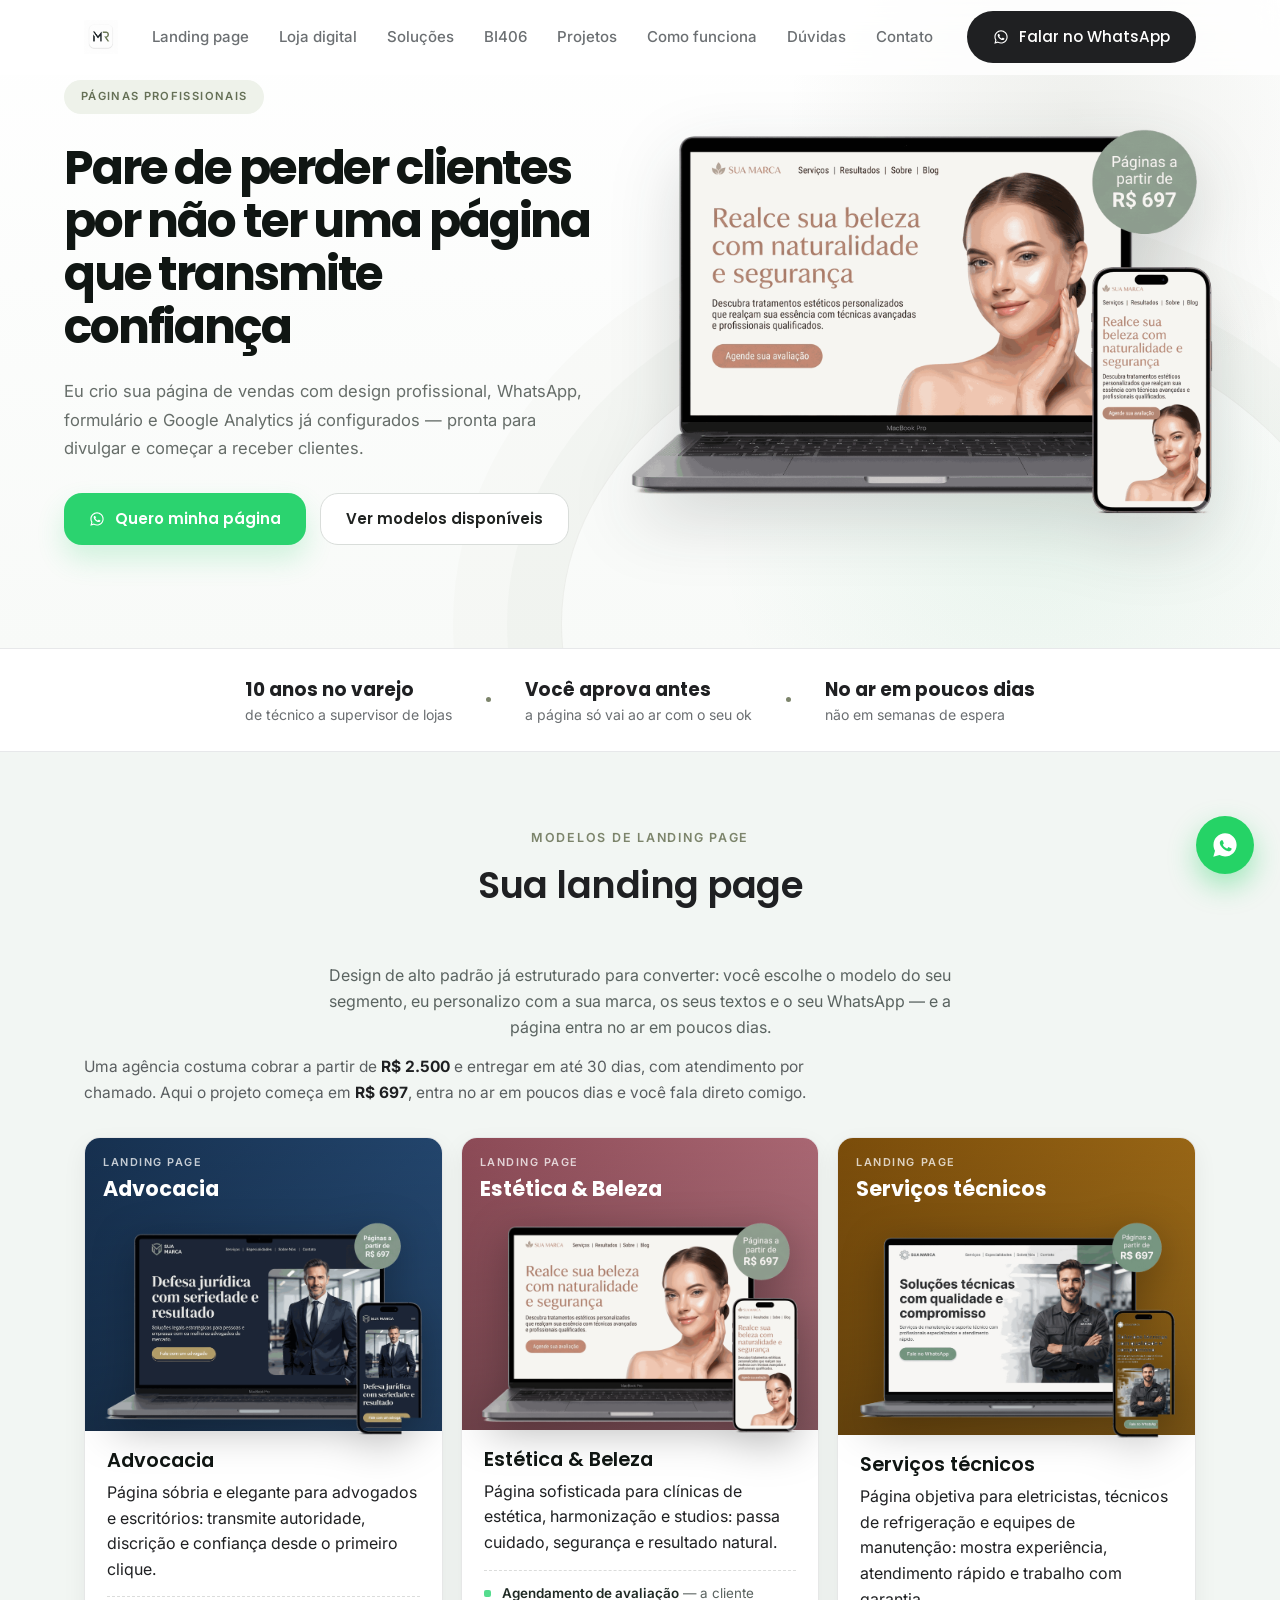
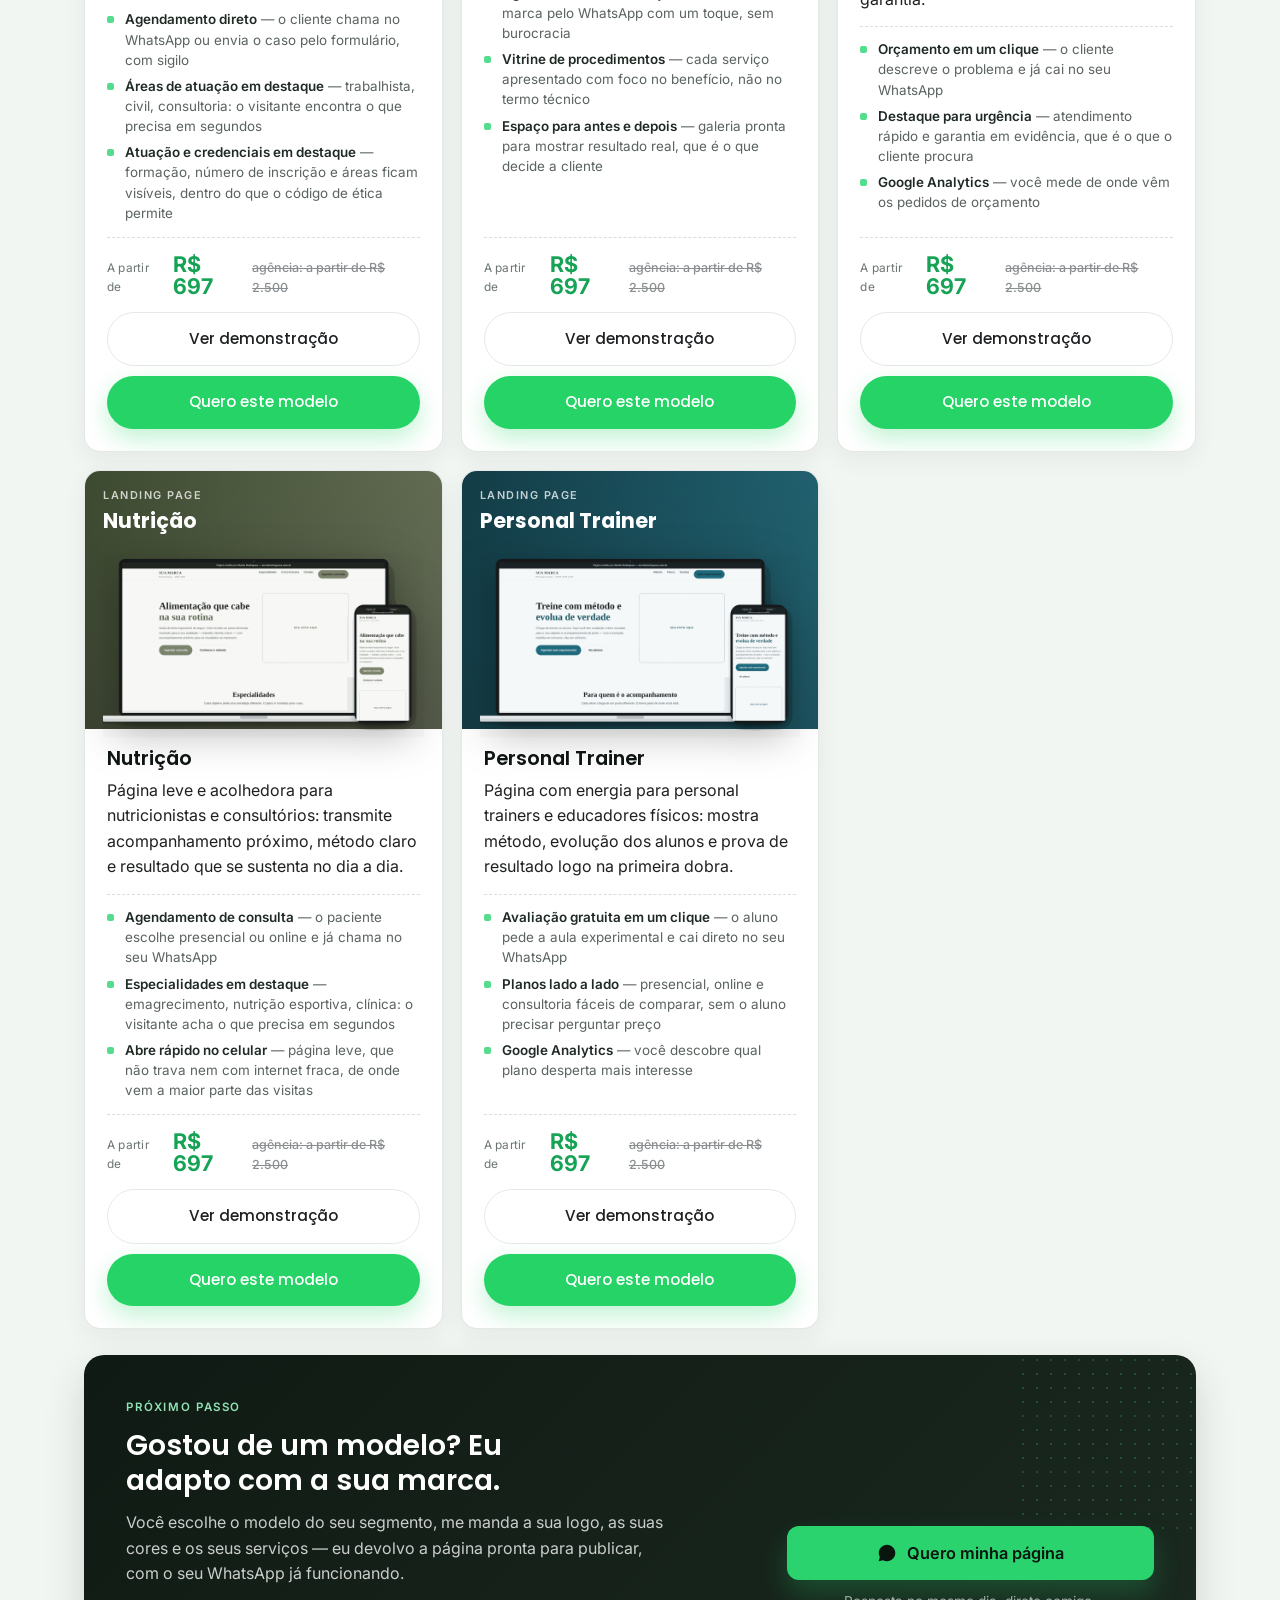
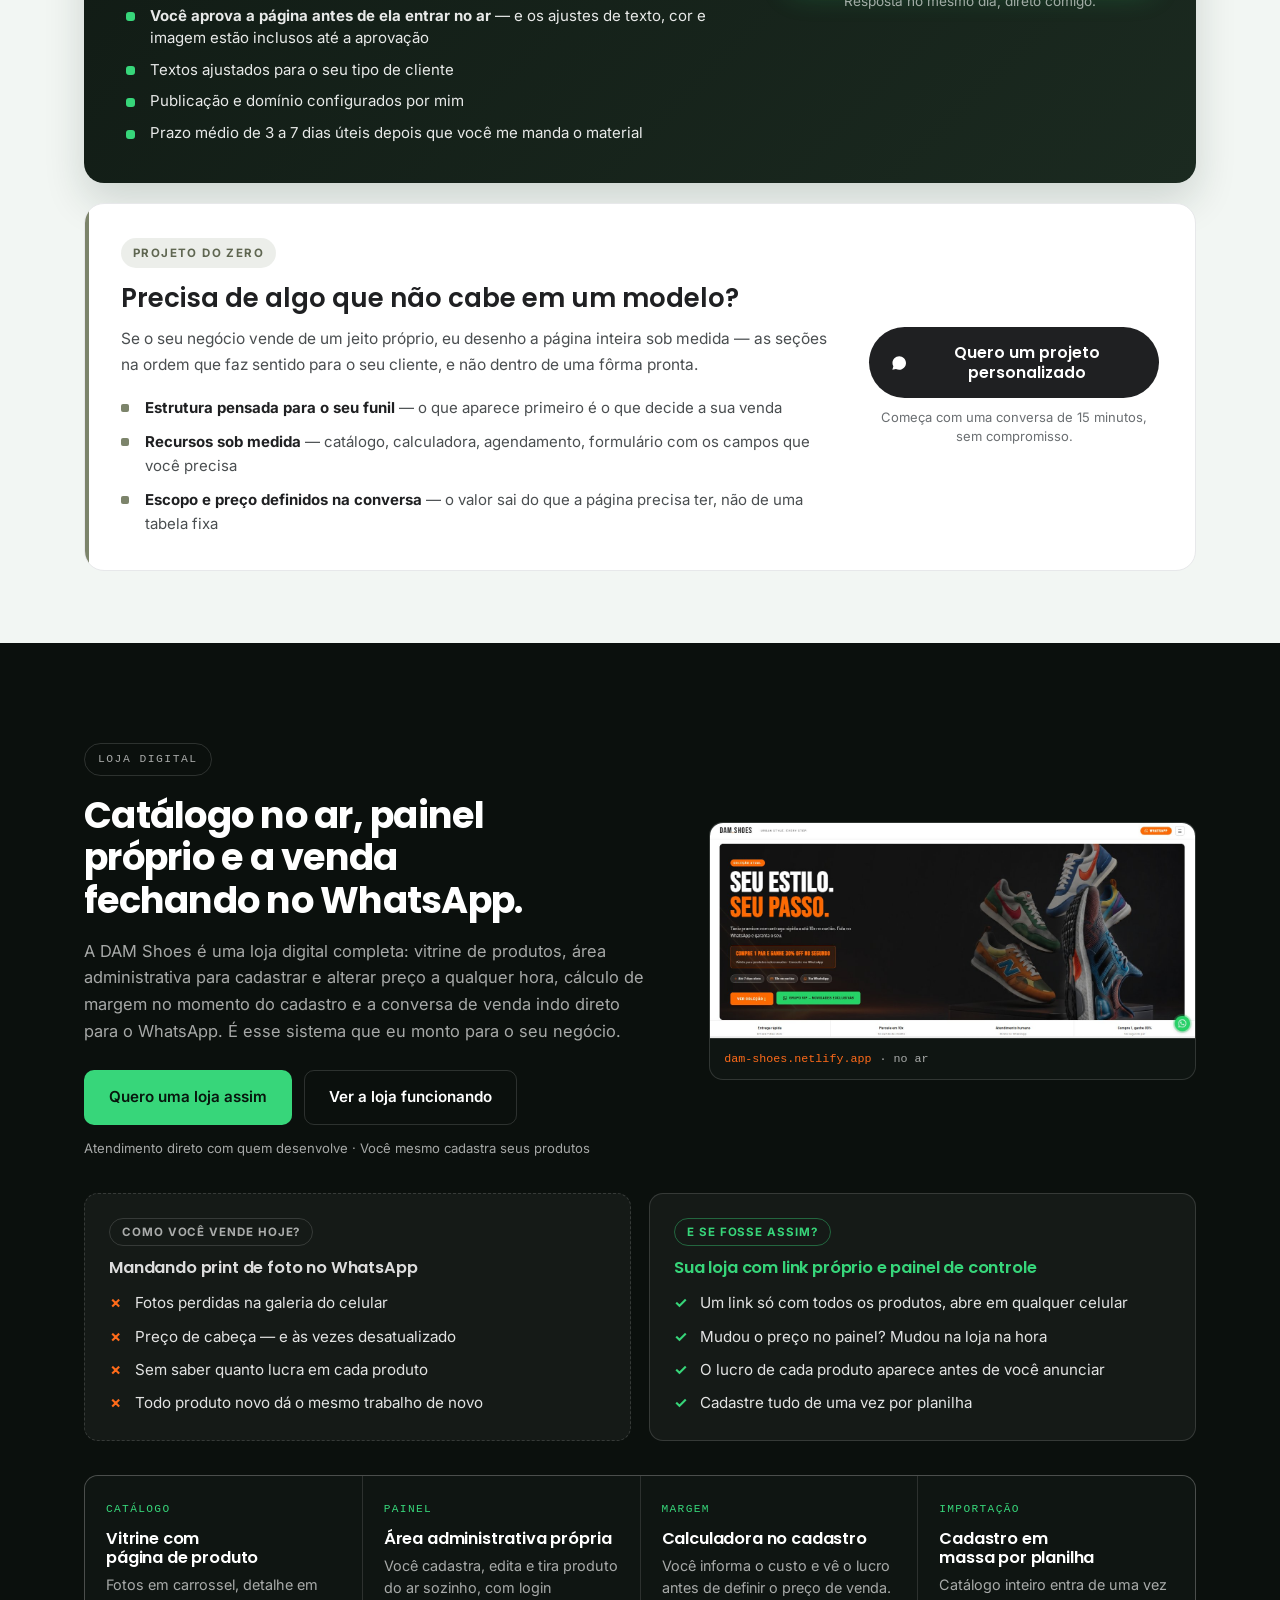
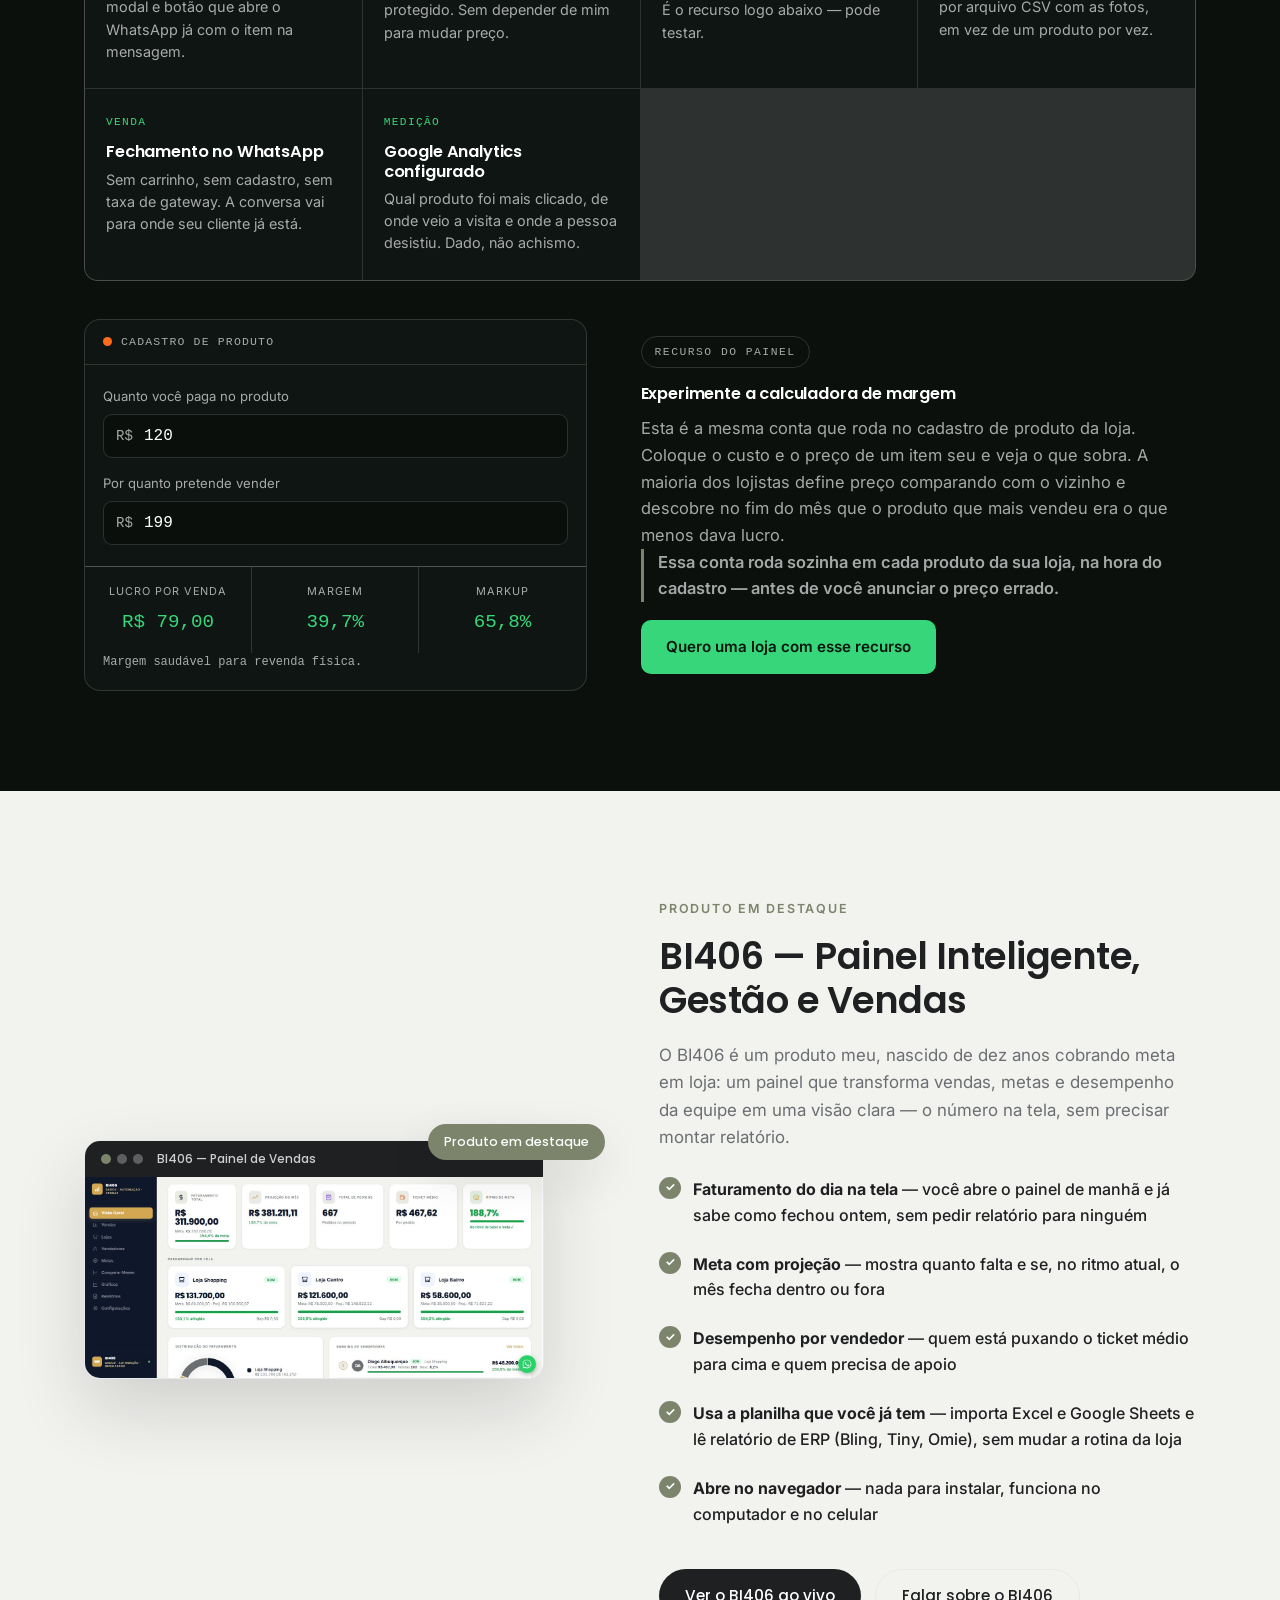
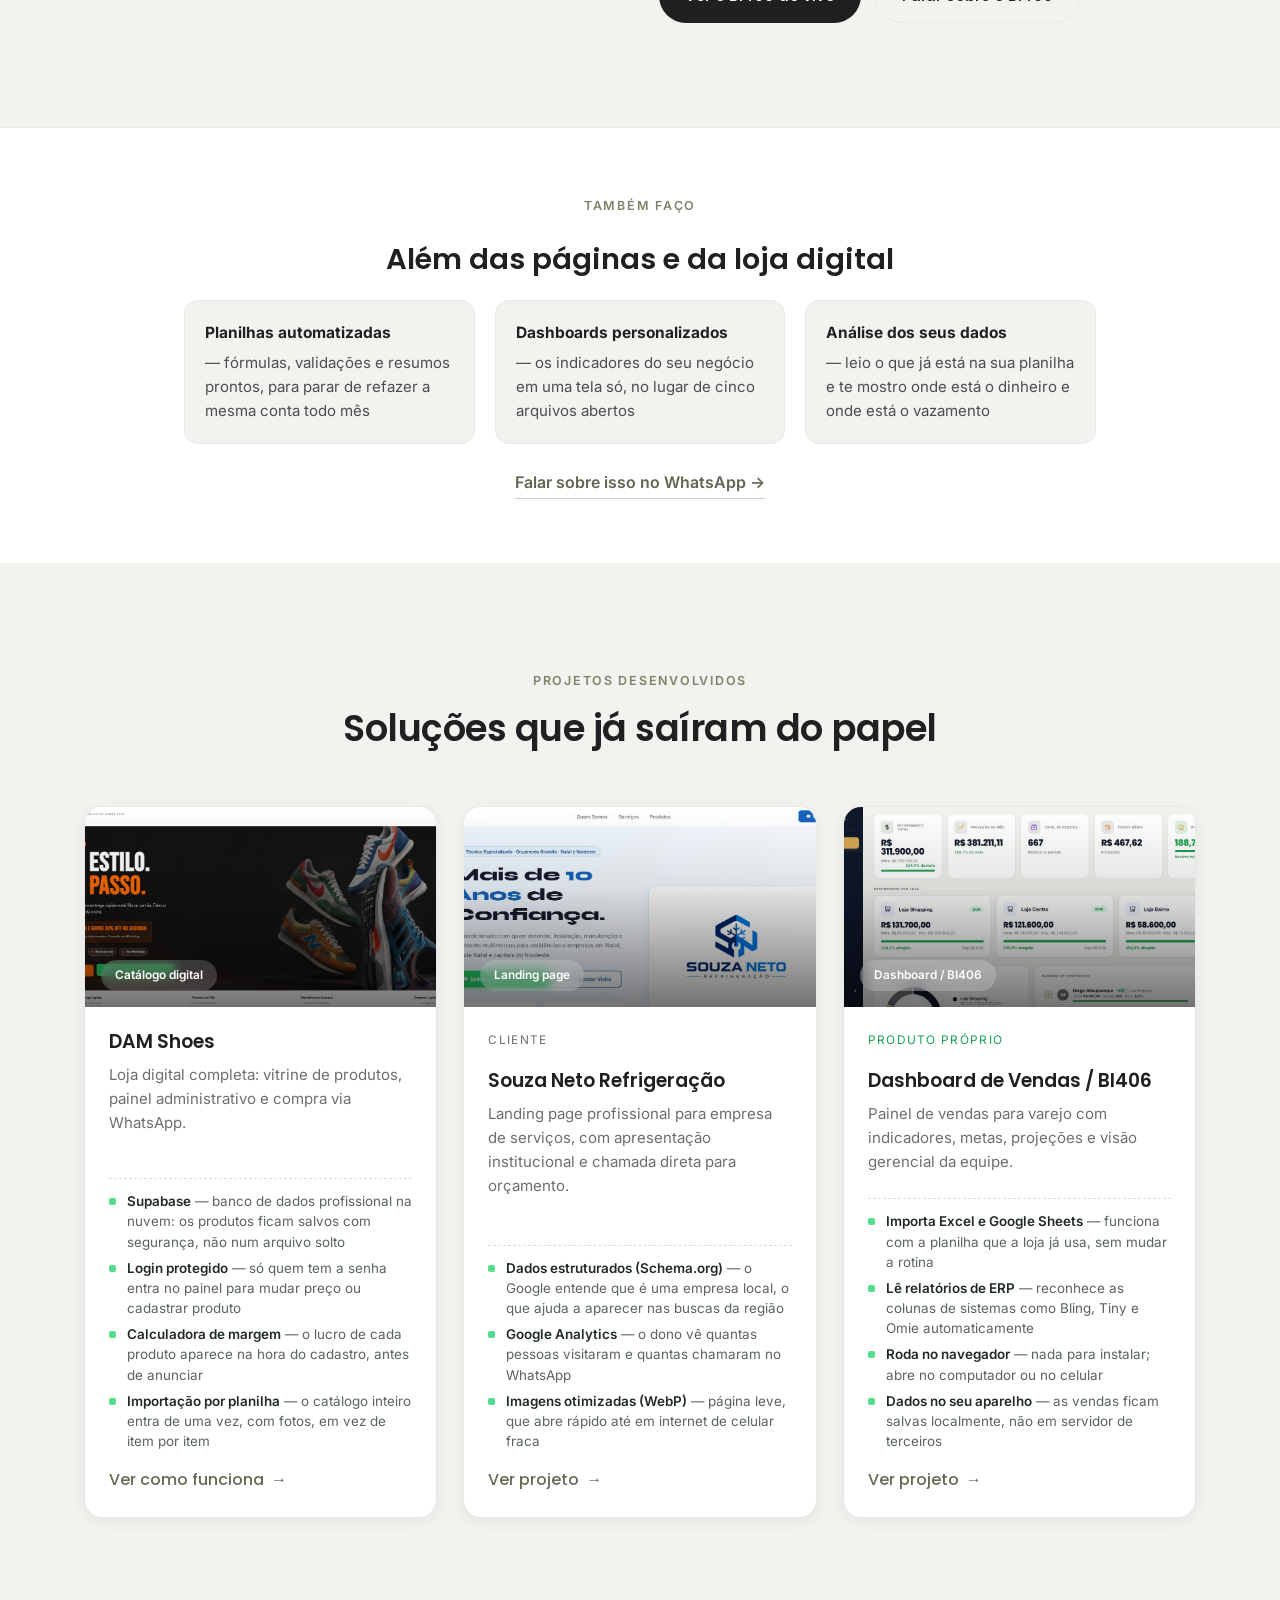
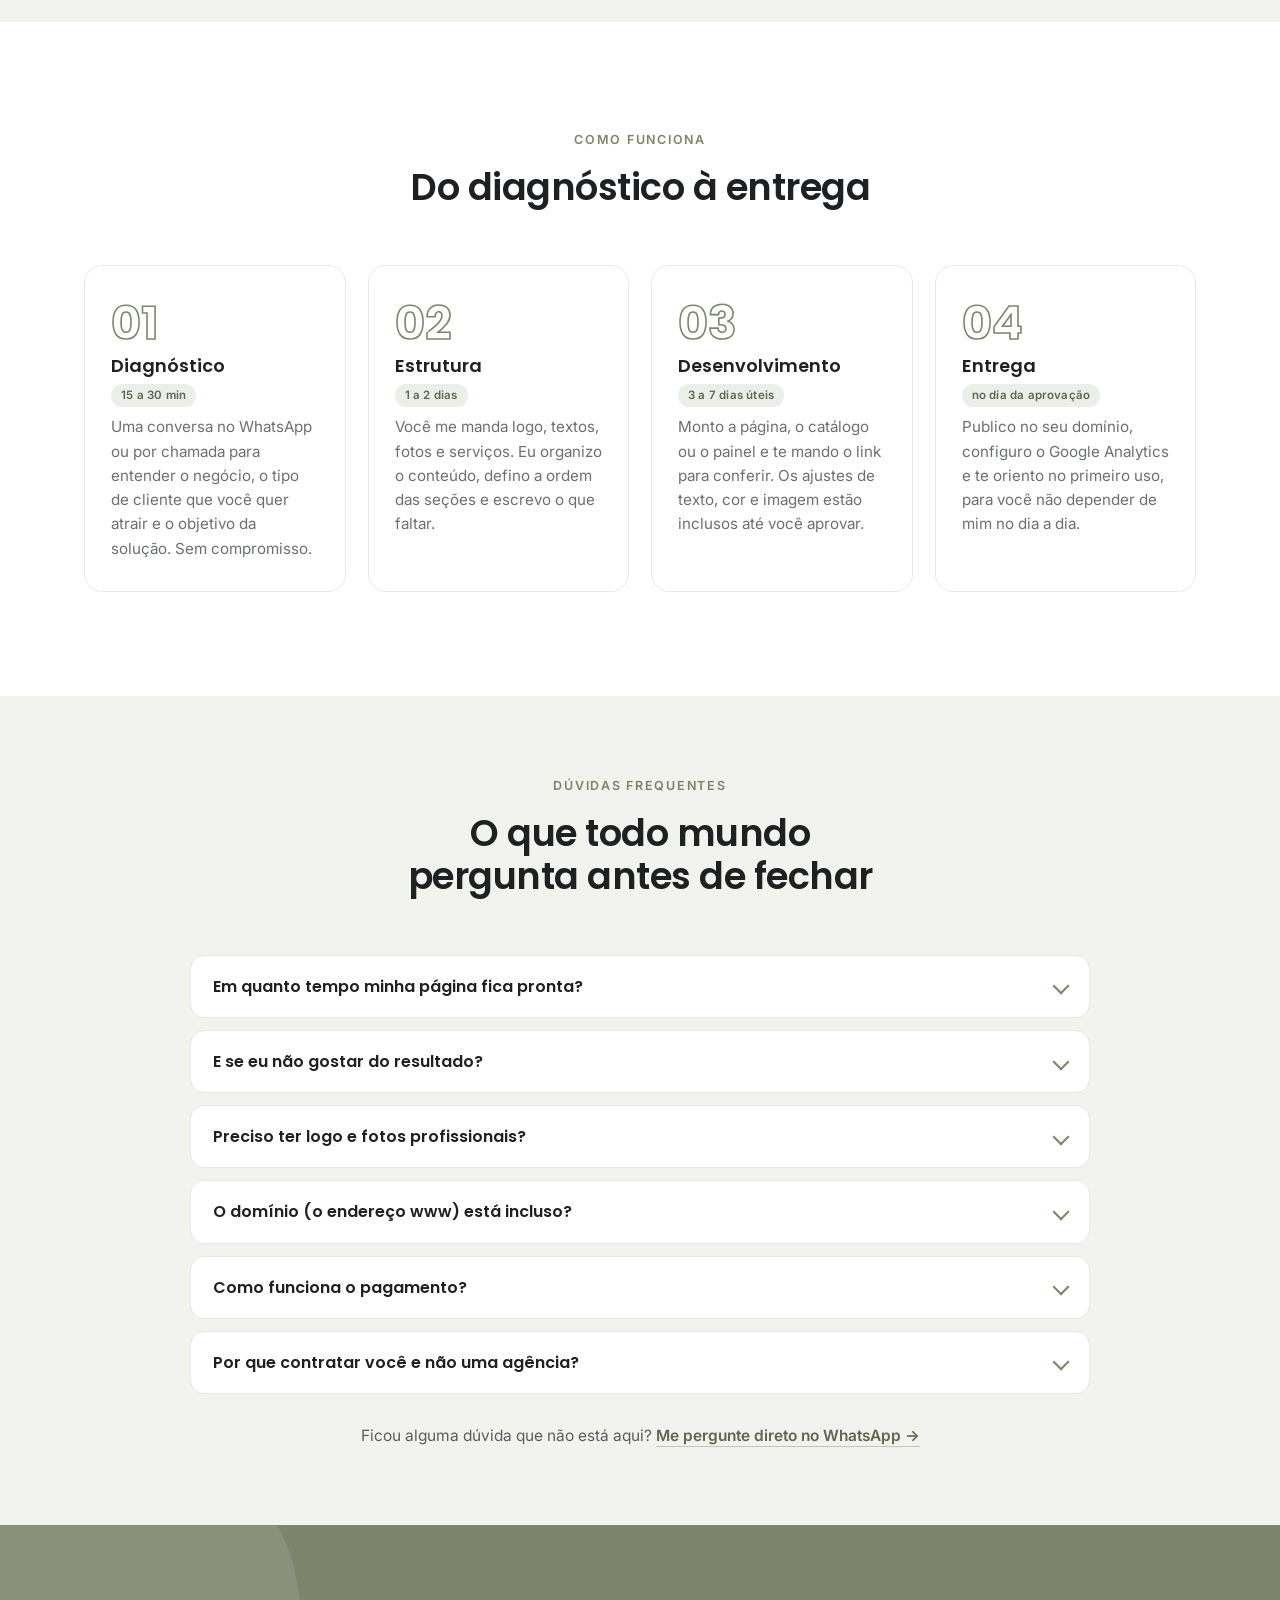
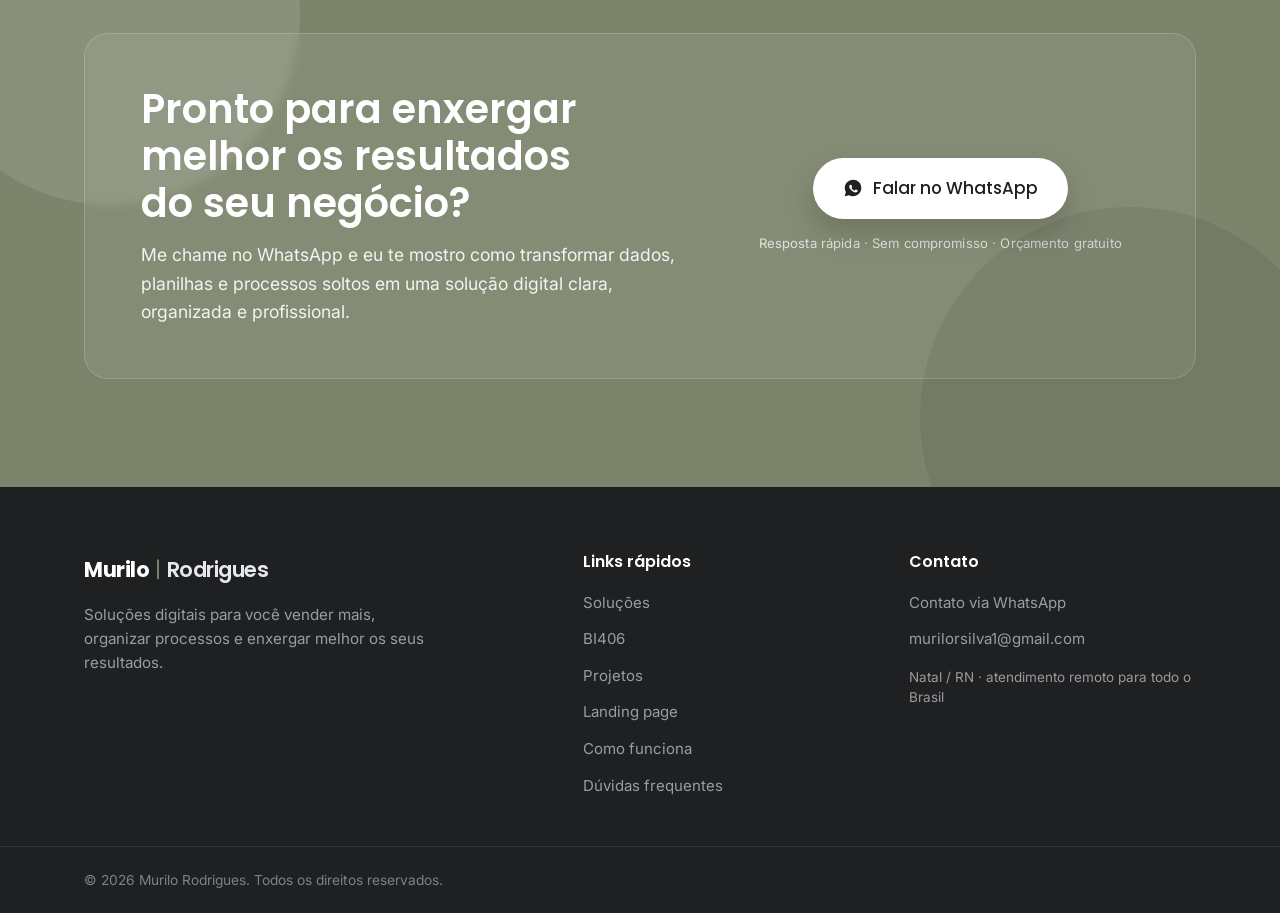
==== commit 3b9d4b0b: "Add files via upload" ====
--- a/index.html
+++ b/index.html
@@ -878,45 +878,6 @@
 
 
   <!-- ============================================================
-       QUEM SOU EU — autoridade
-       FOTO: salve um arquivo chamado "foto-murilo.jpg" (recomendado
-       800x800px, rosto centralizado) na mesma pasta do index.html.
-       Enquanto o arquivo nao existir, aparece o monograma automatico.
-       ============================================================ -->
-  <section class="sobre" id="sobre">
-    <div class="container sobre__inner">
-      <div class="sobre__foto reveal">
-        <img src="foto-murilo.jpg" alt="Murilo Rodrigues" class="sobre__img"
-             loading="lazy" decoding="async"
-             onerror="this.style.display='none';this.nextElementSibling.style.display='flex';" />
-        <div class="sobre__mono" style="display:none;" aria-hidden="true">MR</div>
-        <span class="sobre__selo">Natal / RN &middot; atendimento remoto</span>
-      </div>
-
-      <div class="sobre__texto reveal">
-        <span class="eyebrow eyebrow--green">Quem faz</span>
-        <h2 class="section__title">Antes de programar, eu vendi.</h2>
-        <p class="sobre__p">
-          Sou Murilo. Passei dez anos no varejo &mdash; comecei como técnico e cheguei a
-          supervisor de lojas, com meta na mesa todo mês e equipe para acompanhar.
-          Aprendi na prática o que faz um cliente entrar, o que faz ele desistir e
-          o que realmente aparece no fechamento do caixa.
-        </p>
-        <p class="sobre__p">
-          Hoje transformo isso em página de vendas, catálogo digital e painel de
-          indicadores. Não entrego só um site bonito: entrego a página do jeito que
-          eu gostaria de ter tido quando era eu quem precisava bater o número.
-        </p>
-        <ul class="sobre__lista">
-          <li><b>Quem atende é quem desenvolve</b> &mdash; sem atendente, sem repassar para terceiros</li>
-          <li><b>Explicação em português</b> &mdash; nada de termo técnico para te deixar perdido</li>
-          <li><b>Formação em andamento</b> &mdash; Análise e Desenvolvimento de Sistemas e certificação em análise de dados</li>
-        </ul>
-      </div>
-    </div>
-  </section>
-
-  <!-- ============================================================
        MODELOS PRONTOS POR NICHO — página de vendas alto padrão
        Para ativar o link de demonstração de um modelo: descomente o
        <a> "Ver demonstração" do card e coloque a URL da demo no ar.
@@ -1063,6 +1024,29 @@
             Quero minha página
           </a>
           <span class="mcta__nota">Resposta no mesmo dia, direto comigo.</span>
+        </div>
+      </div>
+
+      <!-- Contêiner para quem NAO quer modelo pronto -->
+      <div class="pers reveal">
+        <div class="pers__texto">
+          <span class="pers__selo">Projeto do zero</span>
+          <h3 class="pers__titulo">Precisa de algo que não cabe em um modelo?</h3>
+          <p class="pers__sub">Se o seu negócio vende de um jeito próprio, eu desenho a página inteira sob medida — as seções na ordem que faz sentido para o seu cliente, e não dentro de uma fôrma pronta.</p>
+          <ul class="pers__lista">
+            <li><b>Estrutura pensada para o seu funil</b> — o que aparece primeiro é o que decide a sua venda</li>
+            <li><b>Recursos sob medida</b> — catálogo, calculadora, agendamento, formulário com os campos que você precisa</li>
+            <li><b>Escopo e preço definidos na conversa</b> — o valor sai do que a página precisa ter, não de uma tabela fixa</li>
+          </ul>
+        </div>
+        <div class="pers__acao">
+          <a href="https://wa.me/5584986329566?text=Ol%C3%A1%20Murilo%2C%20n%C3%A3o%20quero%20um%20modelo%20pronto%20%E2%80%94%20quero%20uma%20p%C3%A1gina%20personalizada%20para%20o%20meu%20neg%C3%B3cio" target="_blank" rel="noopener" class="pers__btn" data-wa-loc="cta_personalizado" data-produto="pagina_personalizada">
+            <svg viewBox="0 0 24 24" width="20" height="20" fill="currentColor" aria-hidden="true">
+              <path d="M17.47 14.38c-.3-.15-1.76-.87-2.03-.97-.27-.1-.47-.15-.67.15-.2.3-.77.97-.94 1.17-.17.2-.35.22-.65.07-.3-.15-1.26-.46-2.4-1.48-.89-.79-1.49-1.77-1.66-2.07-.17-.3-.02-.46.13-.61.13-.13.3-.35.45-.52.15-.17.2-.3.3-.5.1-.2.05-.37-.02-.52-.07-.15-.67-1.61-.92-2.21-.24-.58-.49-.5-.67-.51h-.57c-.2 0-.52.07-.79.37-.27.3-1.04 1.02-1.04 2.48s1.07 2.88 1.22 3.08c.15.2 2.1 3.2 5.08 4.49.71.31 1.26.49 1.69.63.71.22 1.36.19 1.87.12.57-.09 1.76-.72 2.01-1.41.25-.69.25-1.29.17-1.41-.07-.12-.27-.2-.57-.35zM12.04 2C6.58 2 2.13 6.45 2.13 11.91c0 1.75.46 3.45 1.32 4.95L2 22l5.25-1.38a9.86 9.86 0 0 0 4.79 1.22h.01c5.46 0 9.91-4.45 9.91-9.91S17.5 2 12.04 2z"/>
+            </svg>
+            Quero um projeto personalizado
+          </a>
+          <span class="pers__nota">Começa com uma conversa de 15 minutos, sem compromisso.</span>
         </div>
       </div>
 
@@ -1369,23 +1353,9 @@
         </details>
 
         <details class="faq__item">
-          <summary>Tem mensalidade?</summary>
-          <div class="faq__ans">
-            <p>Não. Você paga o desenvolvimento uma vez e a página é sua. A hospedagem que eu uso não tem custo mensal para páginas desse porte. A única despesa recorrente é o domínio próprio (aquele <b>.com.br</b>), que é uma taxa anual paga direto ao Registro.br, hoje em torno de R$ 40 por ano — e fica no seu nome, não no meu.</p>
-          </div>
-        </details>
-
-        <details class="faq__item">
           <summary>E se eu não gostar do resultado?</summary>
           <div class="faq__ans">
             <p>A página só vai ao ar com a sua aprovação. Antes de publicar, eu te mando o link para você ver pronta, no celular e no computador. Ajustes de texto, cor, ordem das seções e troca de imagem estão inclusos até você aprovar. Você não corre o risco de pagar e receber algo que não te representa.</p>
-          </div>
-        </details>
-
-        <details class="faq__item">
-          <summary>Depois de pronta, eu consigo alterar sozinho?</summary>
-          <div class="faq__ans">
-            <p>Depende do que você contratou. Na <b>loja digital</b>, sim: você tem um painel com login e senha e cadastra, edita e tira produto do ar quando quiser, sem depender de mim para mudar preço. Na <b>landing page</b>, alterações de texto e foto passam por mim — mas são rápidas e eu não cobro por pequenos ajustes de contato, horário ou serviço.</p>
           </div>
         </details>
 
@@ -1407,13 +1377,6 @@
           <summary>Como funciona o pagamento?</summary>
           <div class="faq__ans">
             <p>Combinamos no orçamento, sempre antes de eu começar: uma parte na aprovação da proposta e o restante na entrega, quando a página já está aprovada por você. Aceito Pix e cartão. Nada é cobrado na conversa inicial — orçamento e diagnóstico são gratuitos.</p>
-          </div>
-        </details>
-
-        <details class="faq__item">
-          <summary>Você atende fora de Natal?</summary>
-          <div class="faq__ans">
-            <p>Sim. Todo o processo é remoto: a conversa acontece no WhatsApp ou por chamada, o material você me envia por lá mesmo e a entrega é um link. Atendo qualquer cidade do Brasil sem custo adicional.</p>
           </div>
         </details>
 
--- a/style.css
+++ b/style.css
@@ -511,48 +511,6 @@
    Aditiva: nao altera nada do style.css existente.
    ============================================================ */
 
-/* ---------- QUEM SOU EU ---------- */
-.sobre{padding:76px 0;background:#F2F2EF;}
-.sobre__inner{
-  display:grid;grid-template-columns:minmax(0,300px) minmax(0,1fr);
-  gap:46px;align-items:center;
-}
-.sobre__foto{position:relative;}
-.sobre__img,.sobre__mono{
-  width:100%;aspect-ratio:1/1;border-radius:20px;object-fit:cover;
-  box-shadow:0 18px 40px rgba(31,32,34,.12);
-}
-.sobre__mono{
-  display:flex;align-items:center;justify-content:center;
-  background:linear-gradient(150deg,#7C846B,#5f6651);
-  color:#fff;font-family:'Poppins',sans-serif;font-weight:700;
-  font-size:78px;letter-spacing:2px;
-}
-.sobre__selo{
-  position:absolute;left:50%;bottom:-15px;transform:translateX(-50%);
-  white-space:nowrap;background:#fff;color:#1F2022;
-  font-size:12.5px;font-weight:600;padding:8px 16px;border-radius:999px;
-  border:1px solid #E7E8EA;box-shadow:0 6px 16px rgba(31,32,34,.08);
-}
-.sobre__texto .section__title{margin:10px 0 18px;}
-.sobre__p{color:#4a4e50;line-height:1.75;margin:0 0 14px;font-size:16.5px;}
-.sobre__lista{list-style:none;padding:0;margin:22px 0 0;display:grid;gap:11px;}
-.sobre__lista li{
-  position:relative;padding-left:26px;color:#4a4e50;
-  line-height:1.6;font-size:15.5px;
-}
-.sobre__lista li::before{
-  content:"";position:absolute;left:0;top:8px;width:9px;height:9px;
-  border-radius:3px;background:#7C846B;
-}
-.sobre__lista b{color:#1F2022;}
-@media (max-width:900px){
-  .sobre{padding:56px 0;}
-  .sobre__inner{grid-template-columns:1fr;gap:44px;}
-  .sobre__foto{max-width:230px;margin:0 auto;}
-  .sobre__mono{font-size:60px;}
-}
-
 /* ---------- FAIXA DE CREDENCIAIS (3 itens) ---------- */
 @media(min-width:761px){
   .cred__inner{gap:34px;}
@@ -617,6 +575,66 @@
   .mais__lista{grid-template-columns:1fr;}
 }
 
+/* ---------- CONTEINER PAGINA PERSONALIZADA ---------- */
+.pers{
+  margin-top:20px;
+  background:#fff;
+  border:1px solid #E7E8EA;
+  border-radius:20px;
+  padding:34px 36px;
+  display:grid;
+  grid-template-columns:minmax(0,1fr) minmax(0,290px);
+  gap:34px;
+  align-items:center;
+  position:relative;
+  overflow:hidden;
+}
+.pers::before{
+  content:"";position:absolute;left:0;top:0;bottom:0;width:4px;
+  background:#7C846B;
+}
+.pers__selo{
+  display:inline-block;font-family:'Inter',sans-serif;font-size:11.5px;
+  font-weight:700;letter-spacing:1.4px;text-transform:uppercase;
+  color:#5f6651;background:rgba(124,132,107,.14);
+  padding:6px 12px;border-radius:999px;
+}
+.pers__titulo{
+  font-family:'Poppins',sans-serif;font-weight:600;color:#1F2022;
+  font-size:clamp(20px,2.6vw,26px);line-height:1.3;margin:14px 0 10px;
+}
+.pers__sub{color:#4a4e50;line-height:1.7;font-size:15.5px;margin:0;}
+.pers__lista{list-style:none;padding:0;margin:18px 0 0;display:grid;gap:10px;}
+.pers__lista li{
+  position:relative;padding-left:24px;color:#4a4e50;
+  font-size:15px;line-height:1.6;
+}
+.pers__lista li::before{
+  content:"";position:absolute;left:0;top:8px;width:8px;height:8px;
+  border-radius:2px;background:#7C846B;
+}
+.pers__lista b{color:#1F2022;}
+.pers__acao{display:flex;flex-direction:column;align-items:stretch;gap:10px;}
+.pers__btn{
+  display:inline-flex;align-items:center;justify-content:center;gap:10px;
+  background:#1F2022;color:#fff;text-decoration:none;
+  font-family:'Poppins',sans-serif;font-weight:600;font-size:15.5px;
+  padding:16px 22px;border-radius:999px;line-height:1.25;text-align:center;
+  transition:transform .2s,background .2s;
+}
+.pers__btn:hover{background:#000;transform:translateY(-2px);}
+.pers__nota{
+  text-align:center;color:#6B6F72;font-size:13px;line-height:1.5;
+}
+@media(max-width:900px){
+  .pers{grid-template-columns:1fr;gap:24px;padding:28px 22px;}
+  .pers__acao{align-items:stretch;}
+}
+@media(max-width:520px){
+  .pers{padding:26px 18px;border-radius:16px;}
+  .pers__btn{font-size:14.5px;padding:15px 16px;}
+}
+
 /* ---------- FAQ ---------- */
 .faq{padding:76px 0;background:#F2F2EF;}
 .faq__grid{
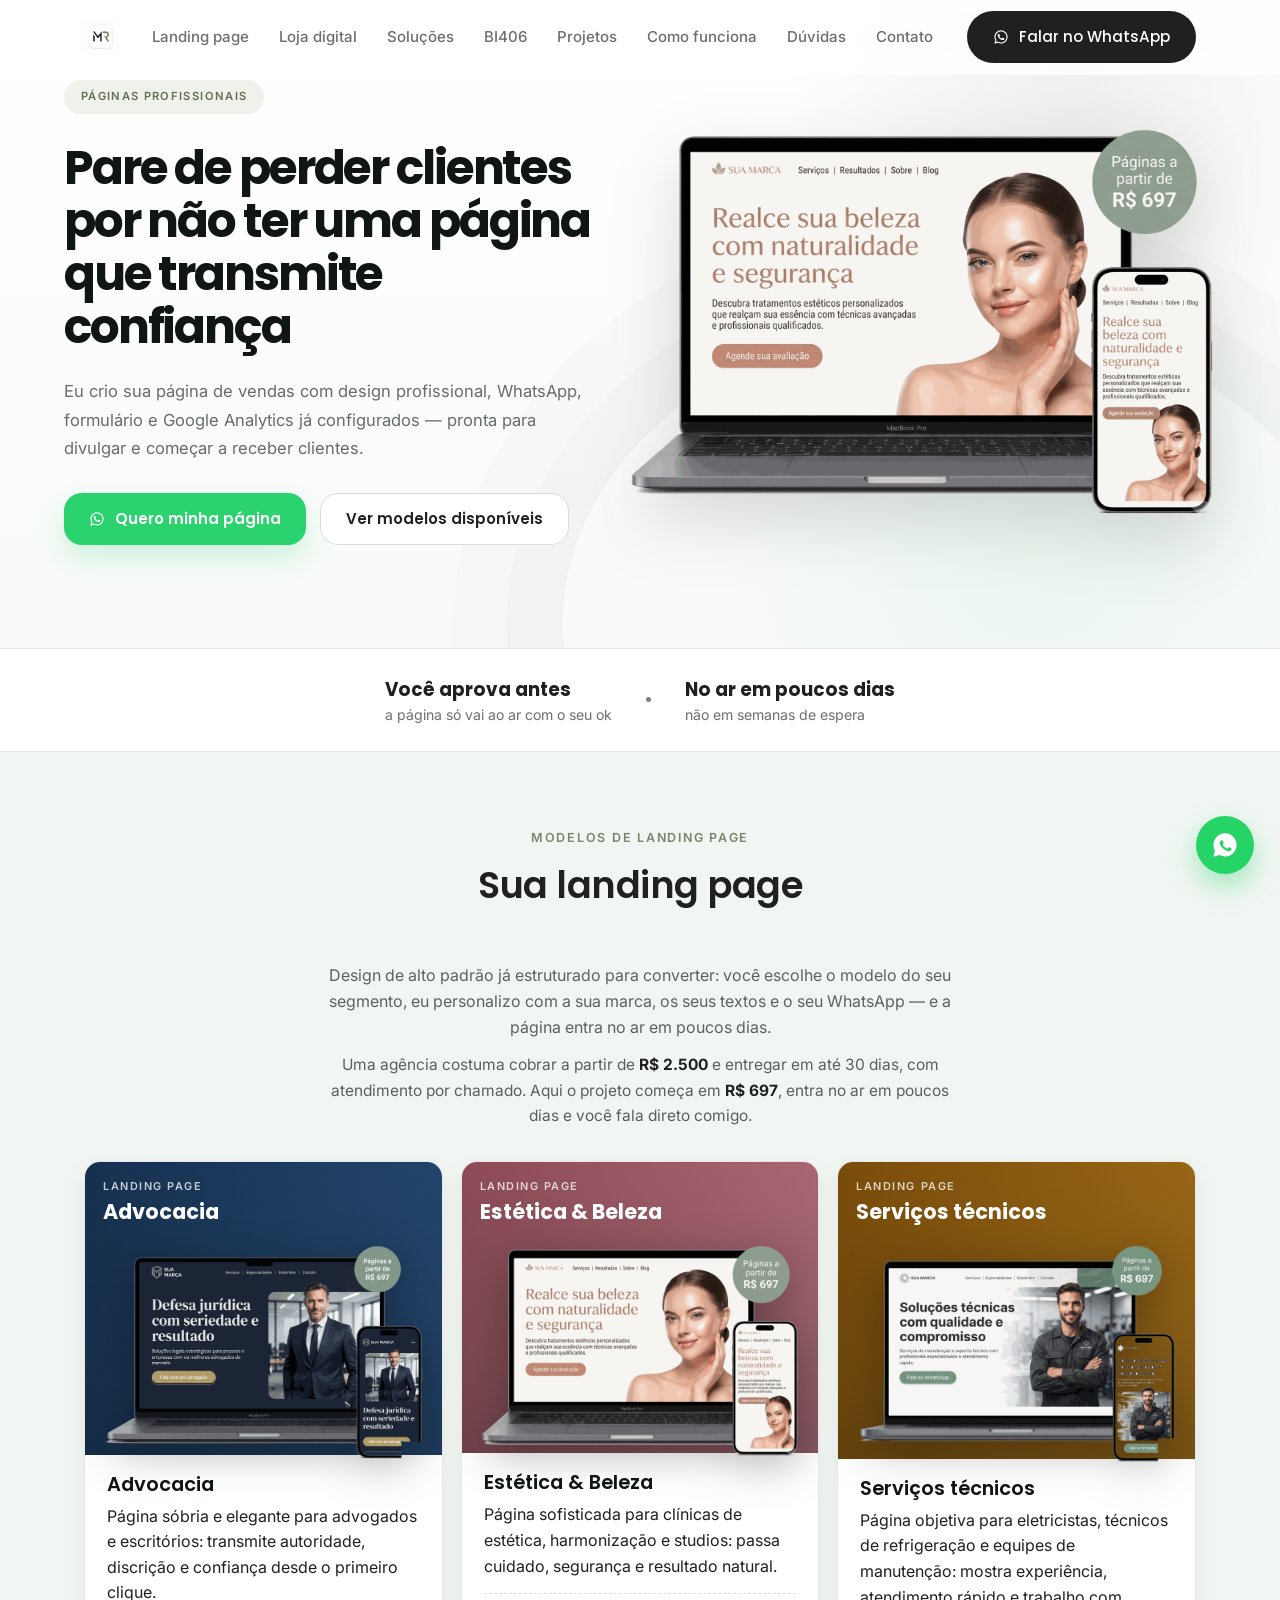
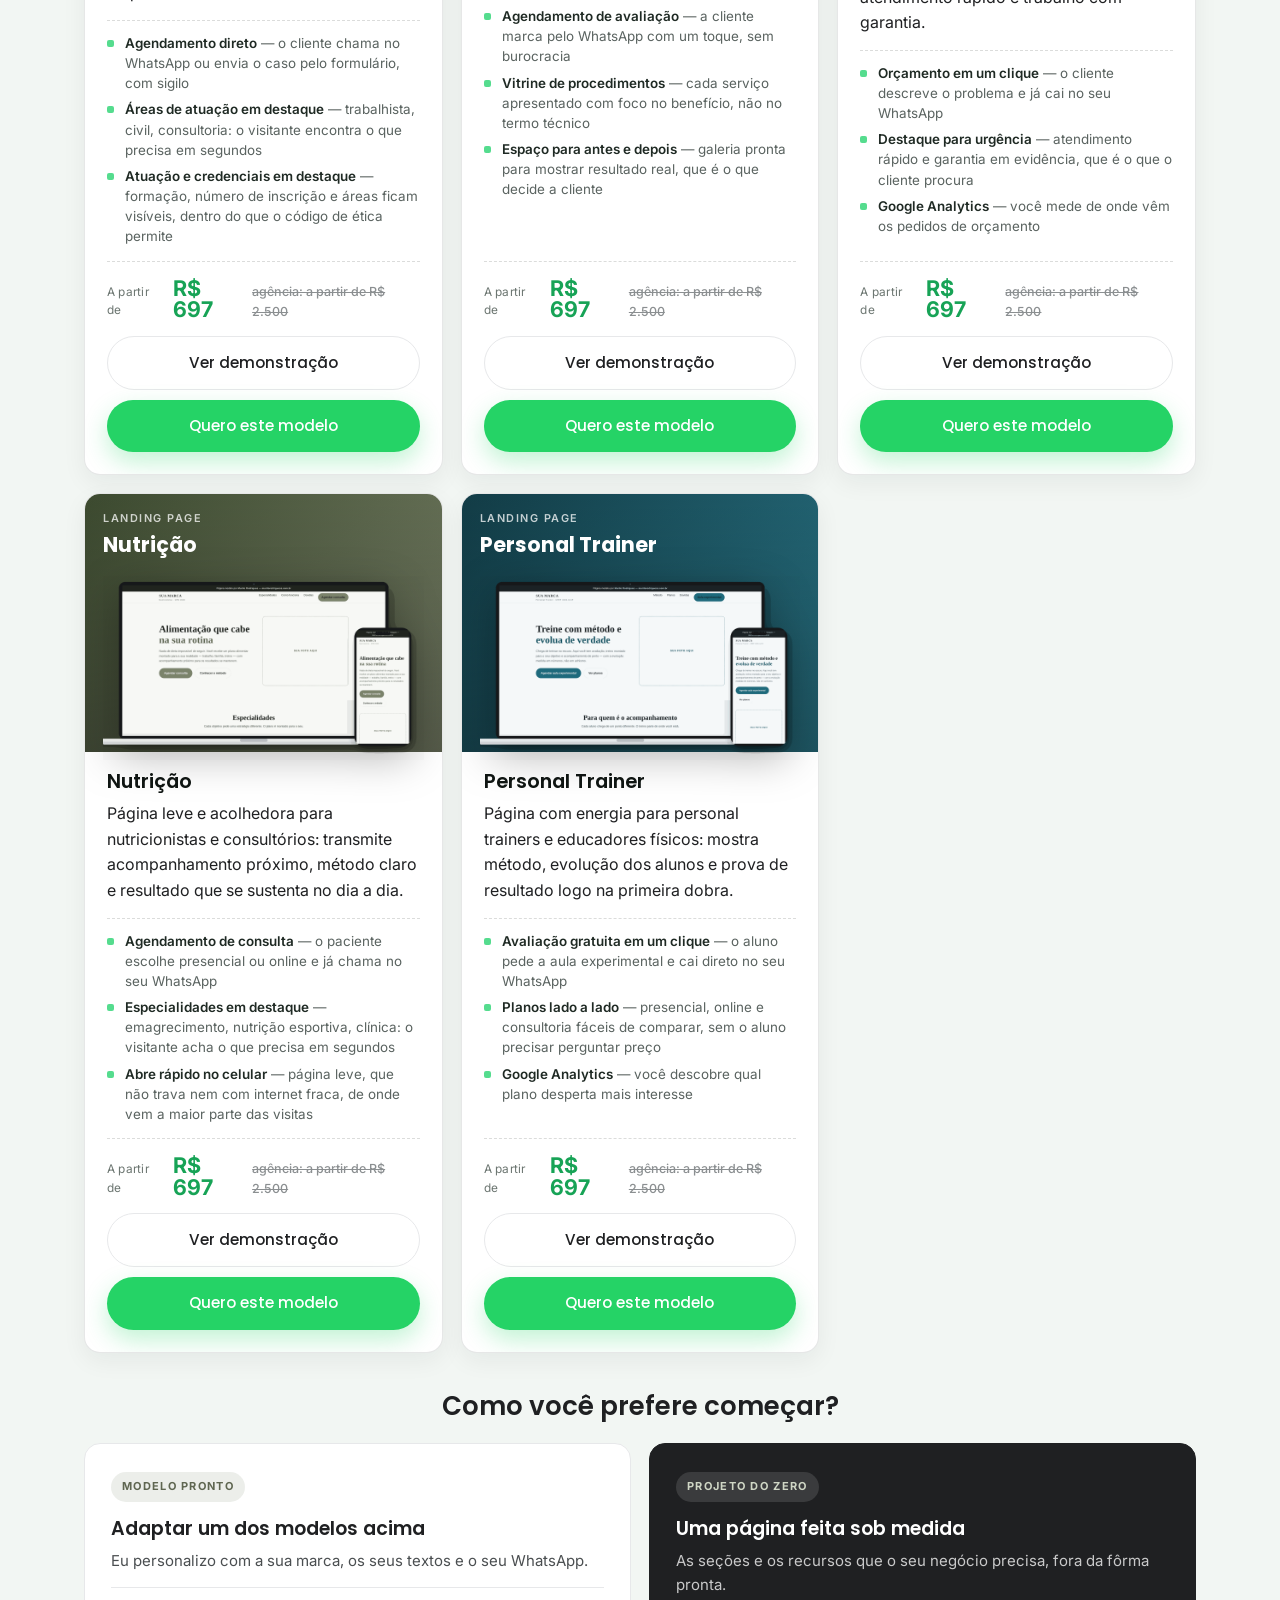
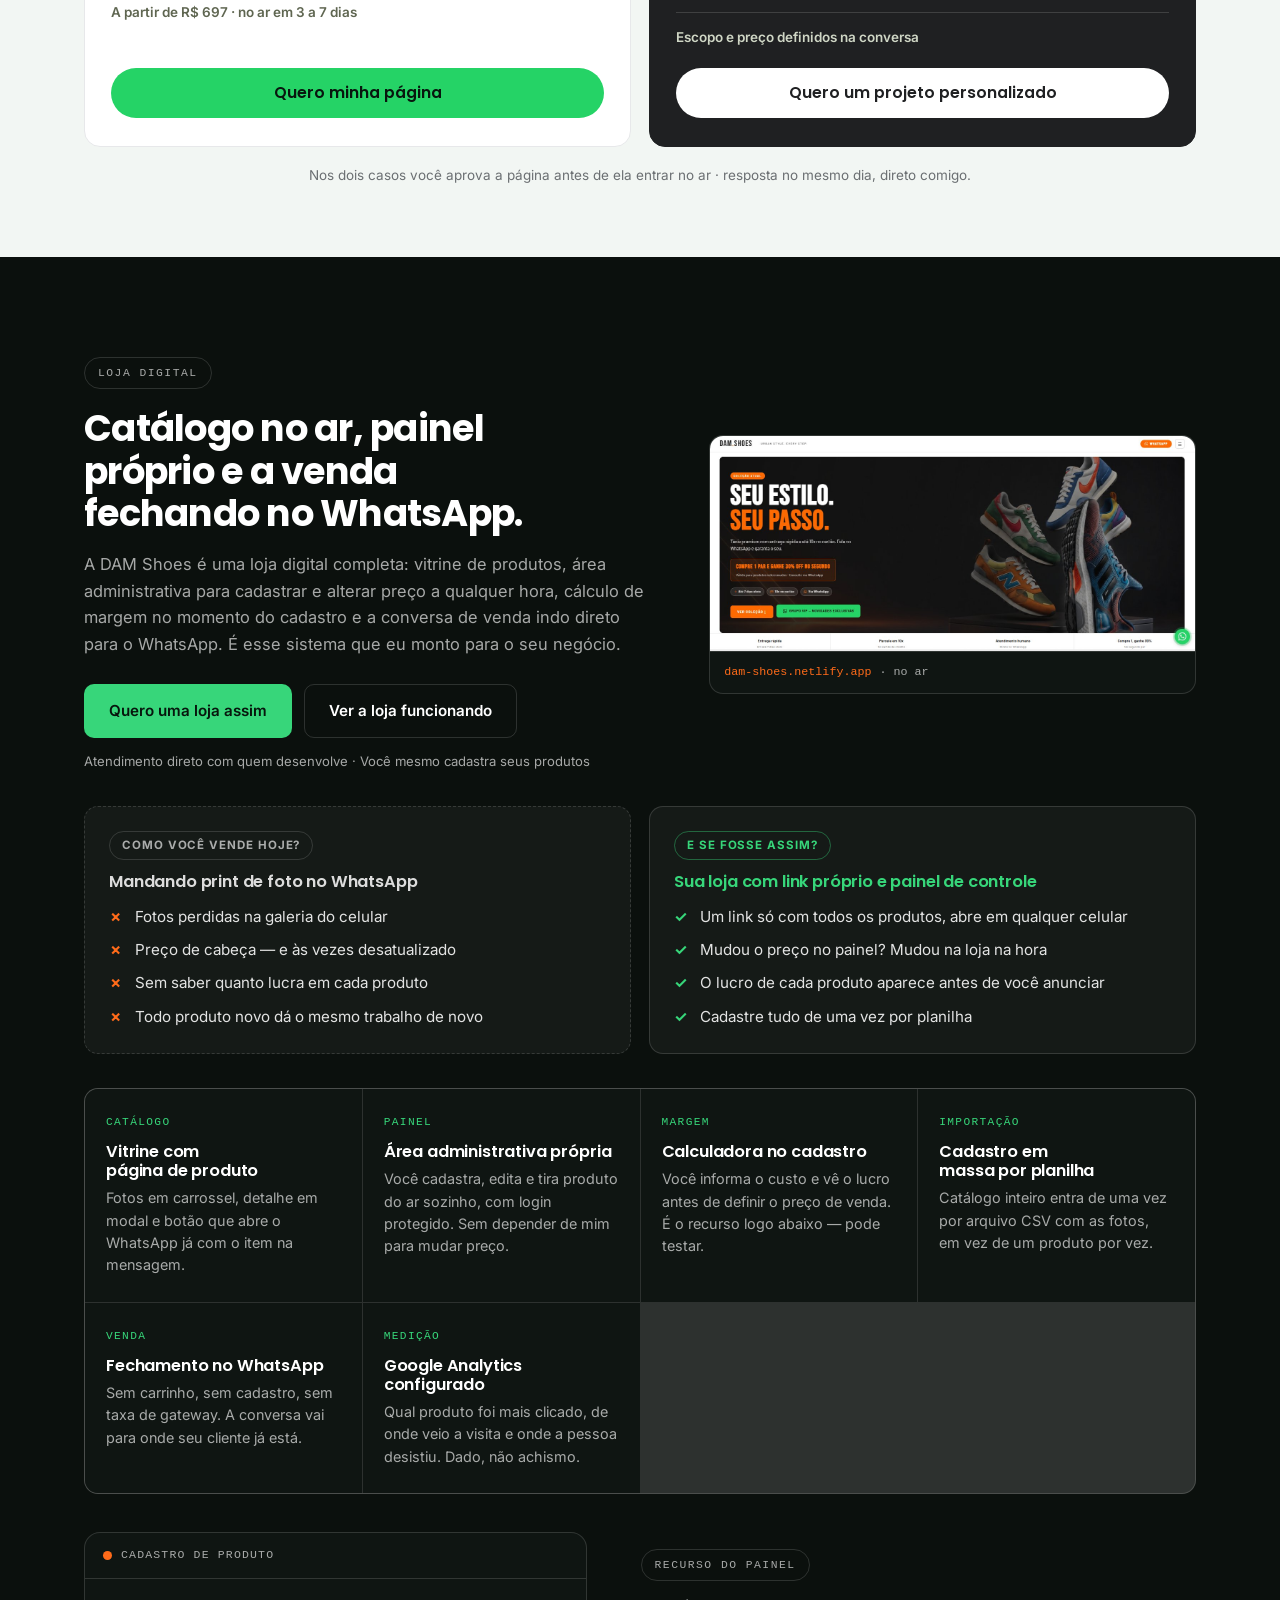
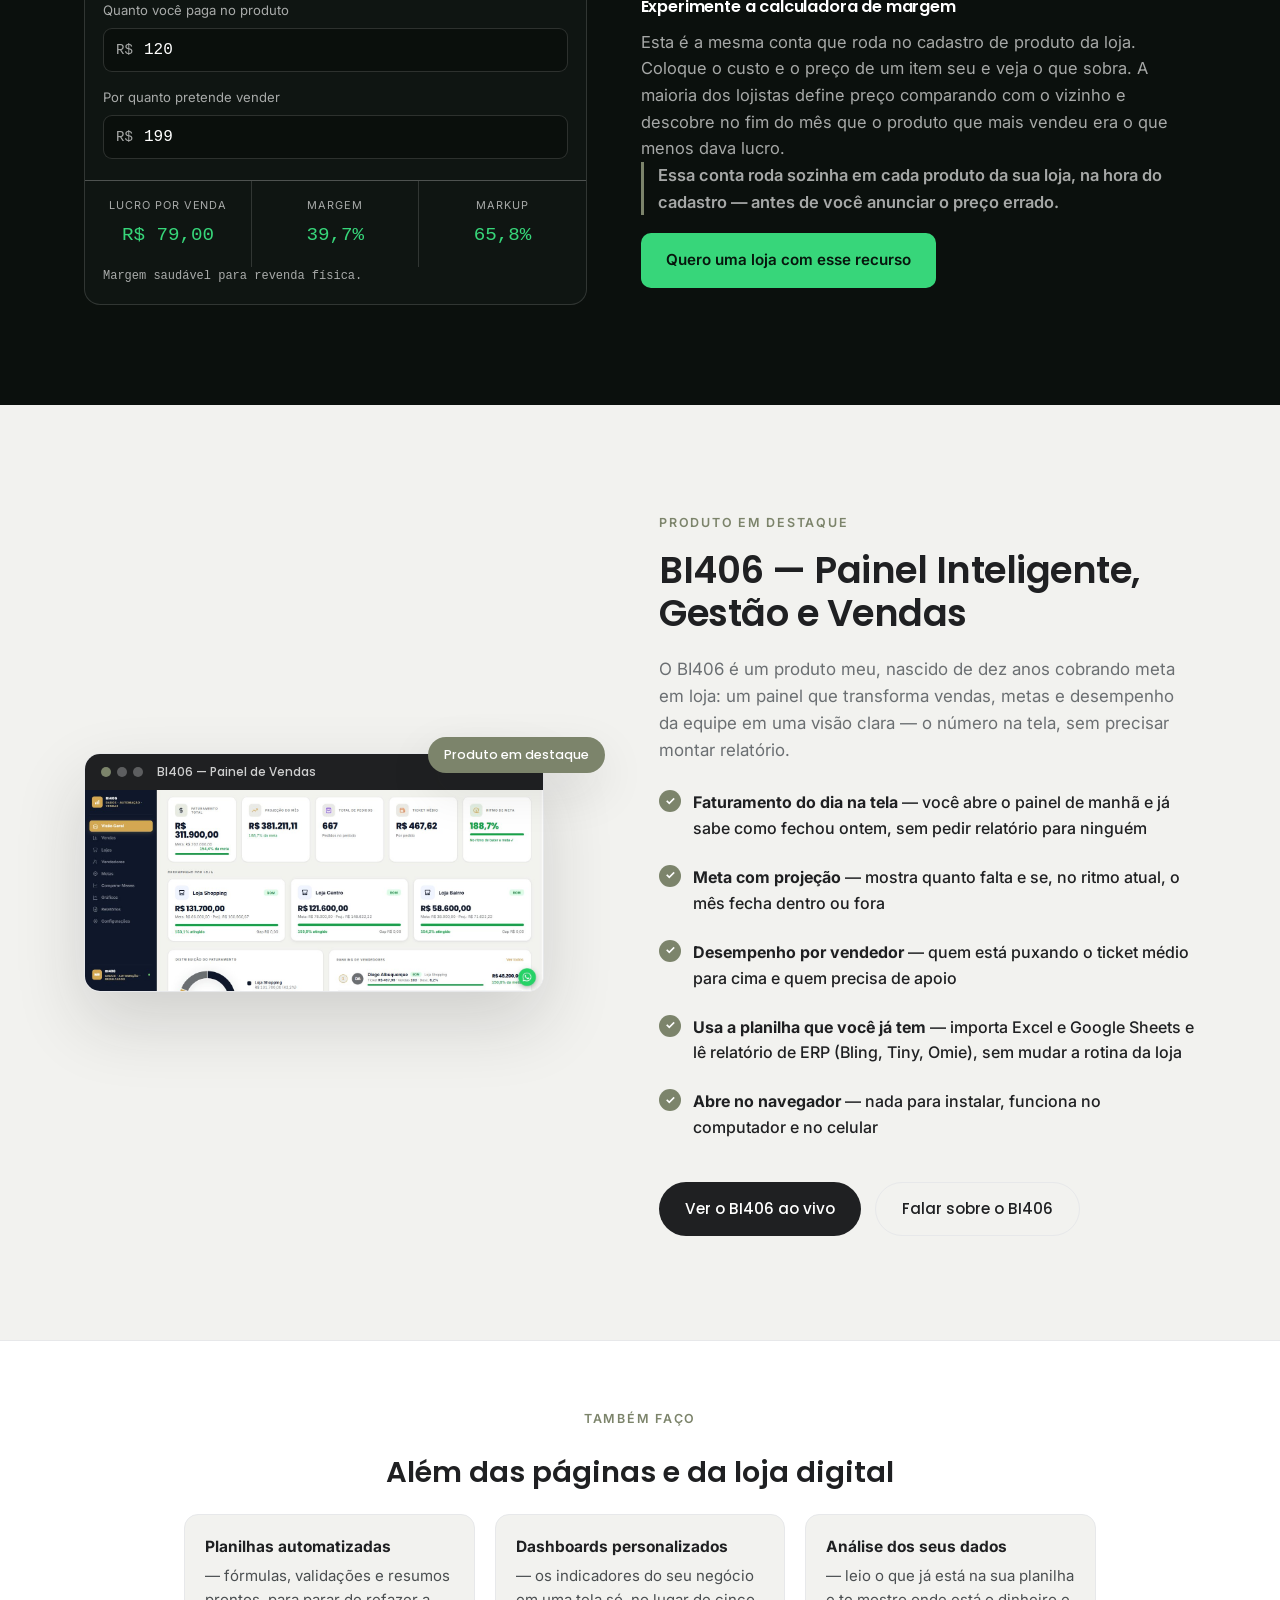
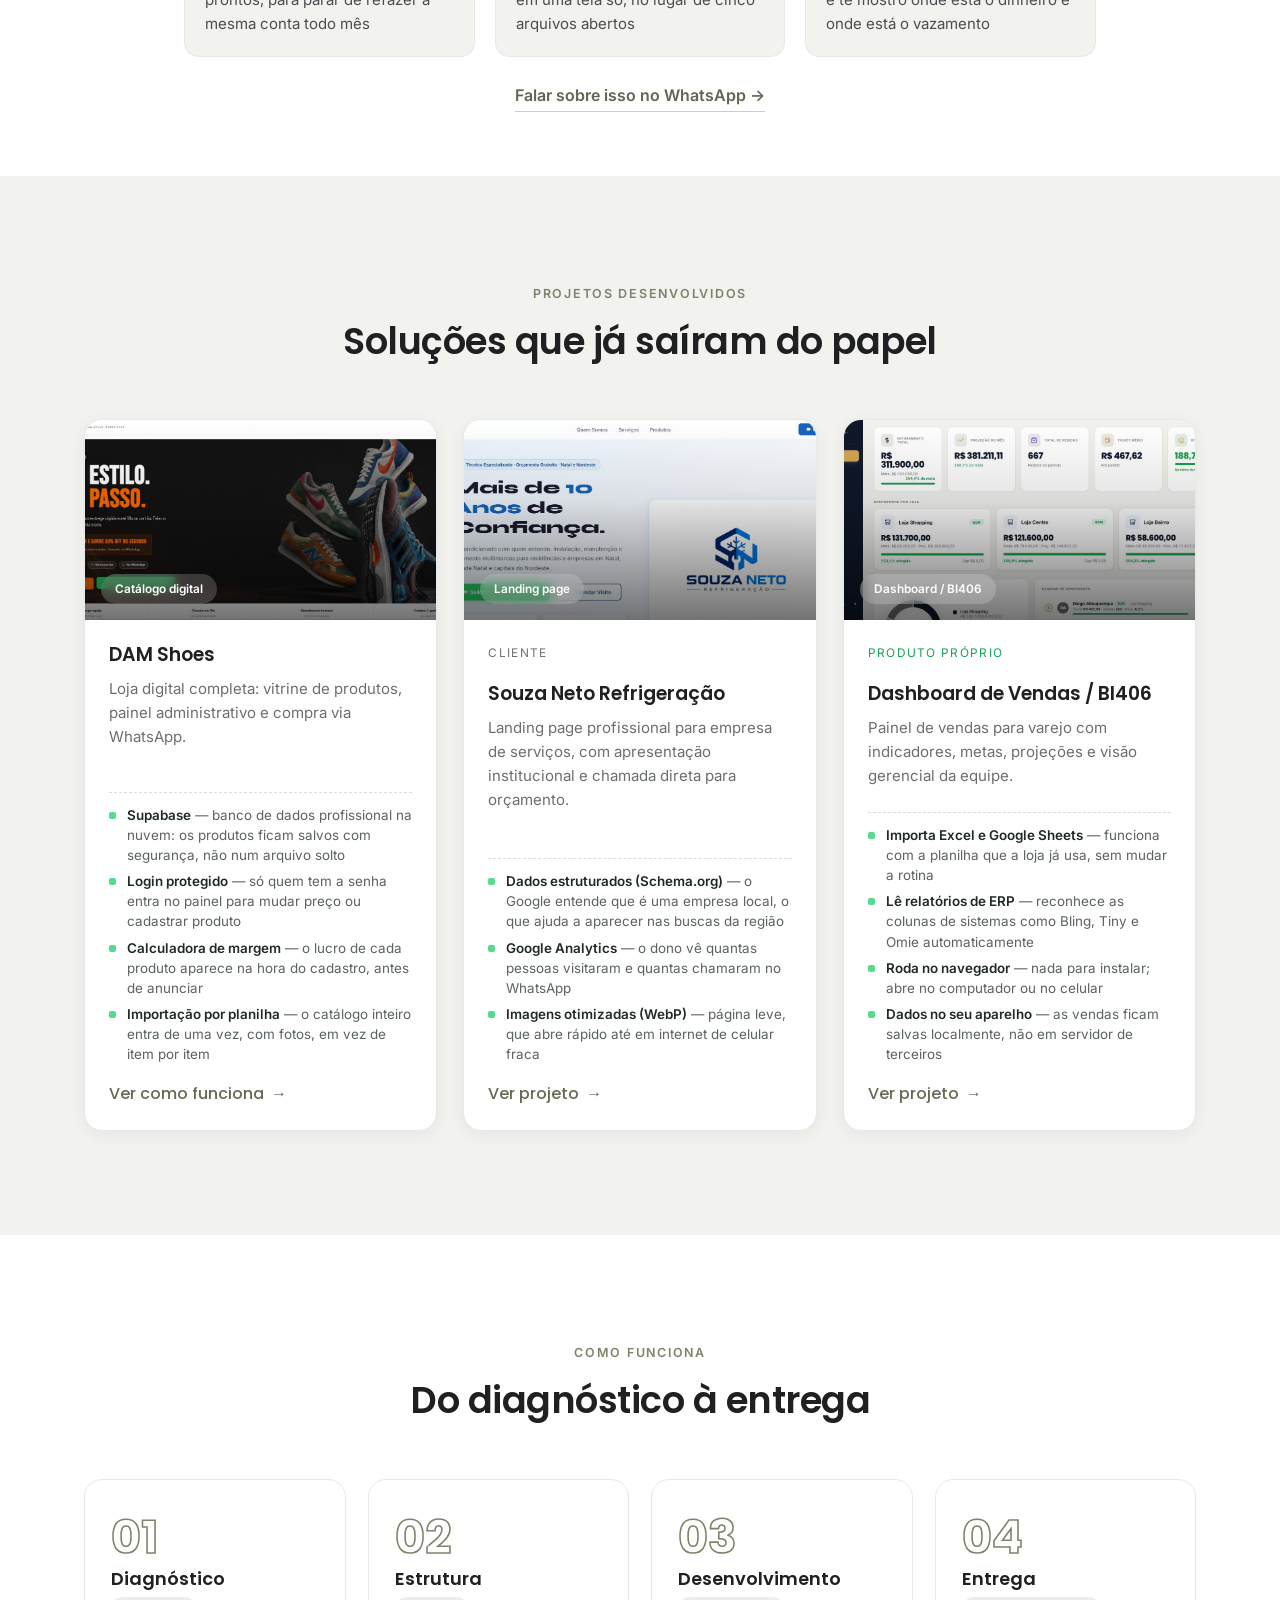
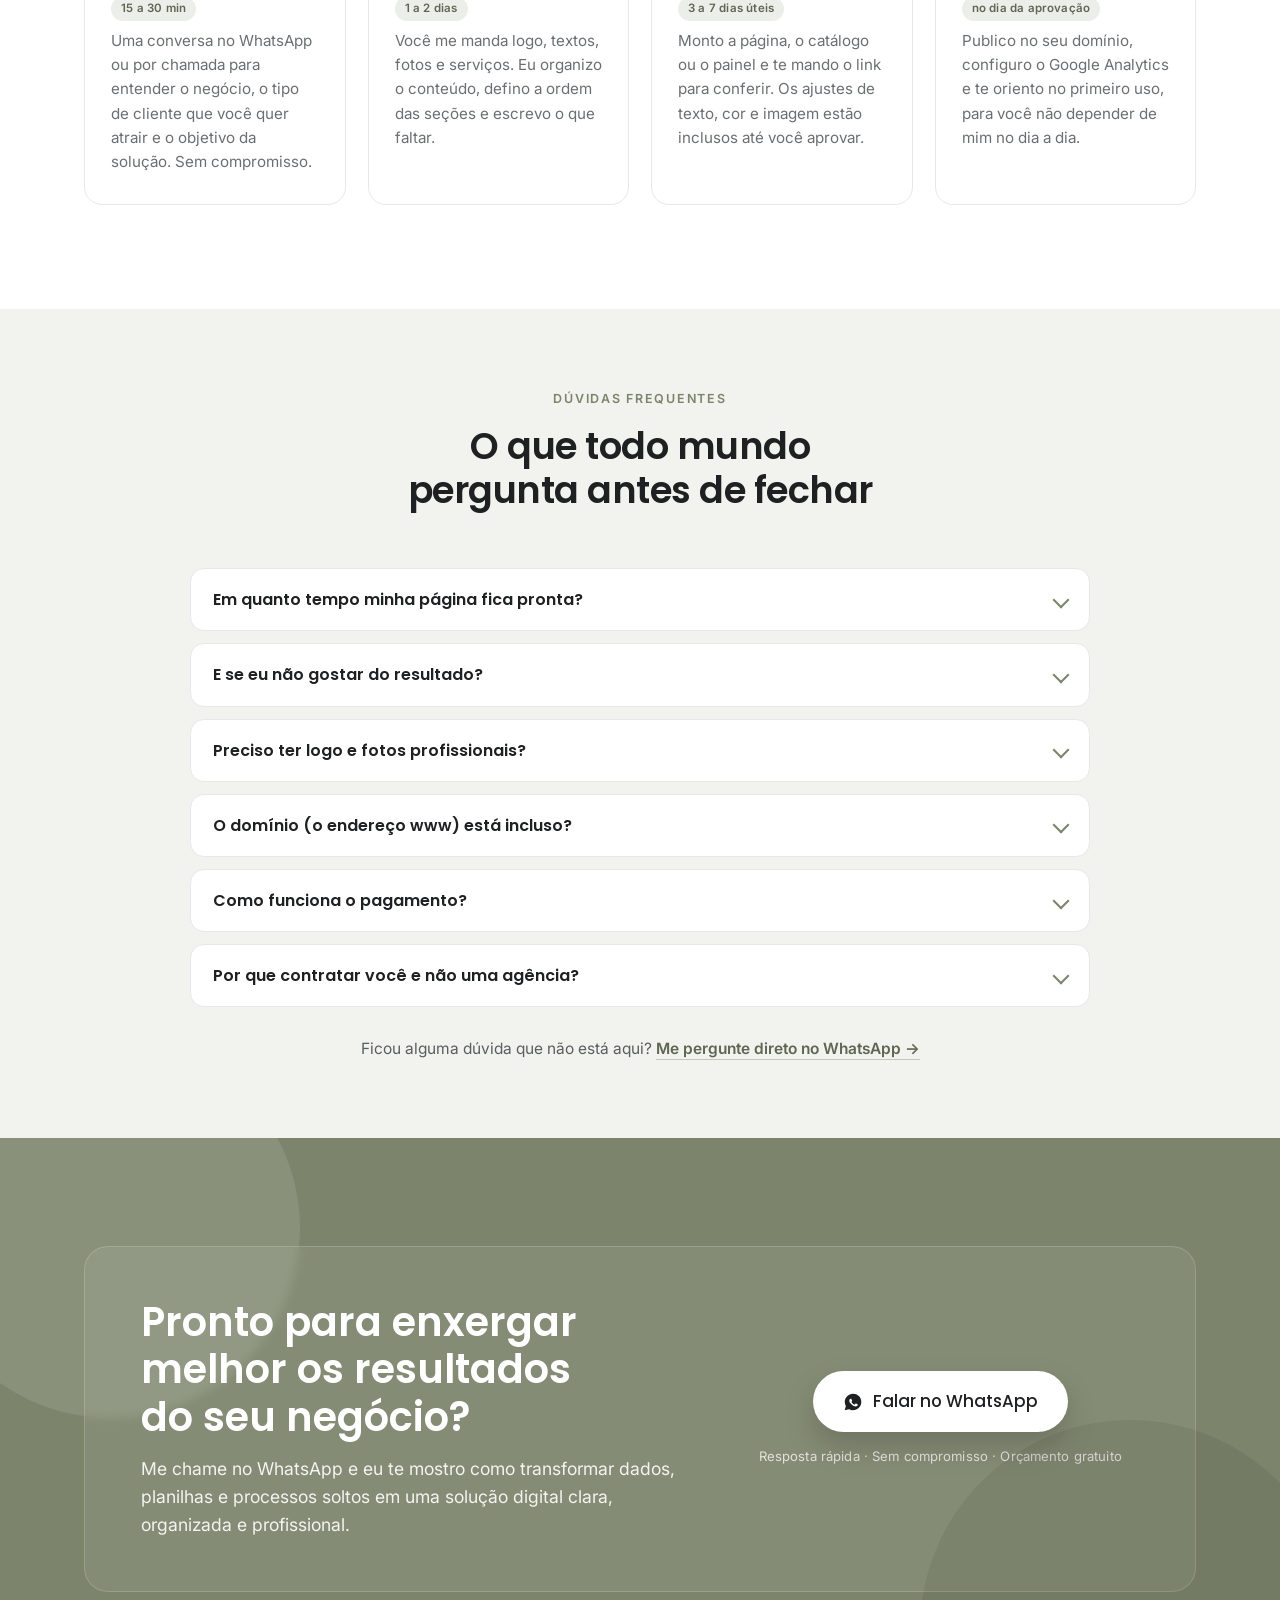
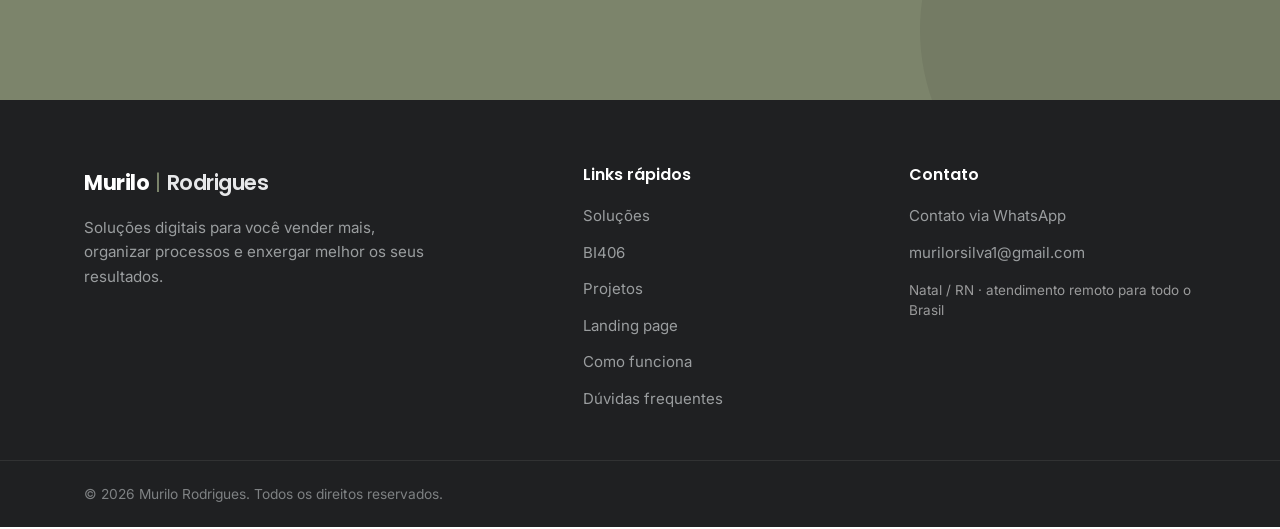
==== commit 7566e48e: "Add files via upload" ====
--- a/index.html
+++ b/index.html
@@ -725,69 +725,6 @@
     }
   </style>
 
-  <style id="cta-modelos">
-    /* ---------- CTA de fechamento da seção de modelos ---------- */
-    .mcta{
-      margin-top:26px;
-      display:grid;grid-template-columns:1.45fr .85fr;gap:34px;align-items:center;
-      padding:38px 42px;border-radius:20px;
-      background:linear-gradient(135deg,#101a14 0%,#1b2a20 100%);
-      color:#fff;position:relative;overflow:hidden;
-      box-shadow:0 18px 40px rgba(16,42,29,.16);
-    }
-    .mcta::after{
-      content:"";position:absolute;right:-30px;top:-30px;
-      width:210px;height:210px;
-      background-image:radial-gradient(rgba(55,214,122,.42) 1.5px,transparent 1.5px);
-      background-size:14px 14px;opacity:.55;pointer-events:none;
-    }
-    .mcta__texto{position:relative;z-index:1;}
-    .mcta__selo{
-      display:inline-block;font-size:.72rem;font-weight:600;line-height:1;
-      letter-spacing:.14em;text-transform:uppercase;color:#8fe3b4;margin-bottom:14px;
-    }
-    .mcta__titulo{
-      font-family:'Poppins',sans-serif;font-weight:600;
-      font-size:clamp(1.35rem,2.2vw,1.85rem);line-height:1.25;margin:0 0 12px;
-    }
-    .mcta__sub{
-      font-size:1rem;line-height:1.6;color:rgba(255,255,255,.78);
-      margin:0 0 18px;max-width:54ch;
-    }
-    .mcta__lista{list-style:none;padding:0;margin:0;display:grid;gap:9px;}
-    .mcta__lista li{
-      font-size:.94rem;line-height:1.5;color:rgba(255,255,255,.9);
-      padding-left:24px;position:relative;
-    }
-    .mcta__lista li::before{
-      content:"";position:absolute;left:0;top:.5em;
-      width:9px;height:9px;border-radius:3px;background:#37d67a;
-    }
-    .mcta__acao{
-      position:relative;z-index:1;
-      display:flex;flex-direction:column;align-items:stretch;gap:12px;
-    }
-    .mcta__btn{
-      display:inline-flex;align-items:center;justify-content:center;gap:10px;
-      background:#2bd36f;color:#08160e;
-      font-weight:600;font-size:1.02rem;line-height:1;
-      padding:17px 26px;border-radius:12px;text-decoration:none;
-      box-shadow:0 14px 28px rgba(43,211,111,.24);
-      transition:transform .18s ease,background .18s ease,box-shadow .18s ease;
-    }
-    .mcta__btn:hover{background:#37d67a;transform:translateY(-2px);box-shadow:0 18px 34px rgba(43,211,111,.32);}
-    .mcta__btn:focus-visible{outline:3px solid #8fe3b4;outline-offset:3px;}
-    .mcta__nota{font-size:.85rem;line-height:1.4;color:rgba(255,255,255,.6);text-align:center;}
-    @media (max-width:900px){
-      .mcta{grid-template-columns:1fr;gap:22px;padding:28px 22px;margin-top:20px;}
-      .mcta__sub{font-size:.95rem;}
-      .mcta::after{width:150px;height:150px;opacity:.4;}
-    }
-    @media (prefers-reduced-motion:reduce){
-      .mcta__btn{transition:none;}
-      .mcta__btn:hover{transform:none;}
-    }
-  </style>
 
 </head>
 <body>
@@ -868,8 +805,6 @@
   <!-- FAIXA DE CREDENCIAIS -->
   <section class="cred" aria-label="Credenciais">
     <div class="container cred__inner">
-      <div class="cred__item"><b>10 anos no varejo</b><span>de técnico a supervisor de lojas</span></div>
-      <i class="cred__sep" aria-hidden="true"></i>
       <div class="cred__item"><b>Você aprova antes</b><span>a página só vai ao ar com o seu ok</span></div>
       <i class="cred__sep" aria-hidden="true"></i>
       <div class="cred__item"><b>No ar em poucos dias</b><span>não em semanas de espera</span></div>
@@ -1003,51 +938,29 @@
         </article>
       </div>
 
-      <!-- CTA de fechamento da seção de modelos -->
-      <div class="mcta reveal">
-        <div class="mcta__texto">
-          <span class="mcta__selo">Próximo passo</span>
-          <h3 class="mcta__titulo">Gostou de um modelo? Eu adapto com a sua marca.</h3>
-          <p class="mcta__sub">Você escolhe o modelo do seu segmento, me manda a sua logo, as suas cores e os seus serviços — eu devolvo a página pronta para publicar, com o seu WhatsApp já funcionando.</p>
-          <ul class="mcta__lista">
-            <li><b>Você aprova a página antes de ela entrar no ar</b> — e os ajustes de texto, cor e imagem estão inclusos até a aprovação</li>
-            <li>Textos ajustados para o seu tipo de cliente</li>
-            <li>Publicação e domínio configurados por mim</li>
-            <li>Prazo médio de 3 a 7 dias úteis depois que você me manda o material</li>
-          </ul>
+      <!-- Escolha: modelo pronto ou projeto do zero -->
+      <div class="esc reveal">
+        <h3 class="esc__titulo">Como você prefere começar?</h3>
+
+        <div class="esc__grid">
+          <article class="esc__card esc__card--modelo">
+            <span class="esc__selo">Modelo pronto</span>
+            <h4 class="esc__nome">Adaptar um dos modelos acima</h4>
+            <p class="esc__txt">Eu personalizo com a sua marca, os seus textos e o seu WhatsApp.</p>
+            <p class="esc__meta">A partir de R$ 697 &middot; no ar em 3 a 7 dias</p>
+            <a href="https://wa.me/5584986329566?text=Ol%C3%A1%20Murilo%2C%20vi%20os%20modelos%20de%20landing%20page%20no%20site%20e%20quero%20adaptar%20um%20para%20a%20minha%20marca" target="_blank" rel="noopener" class="esc__btn esc__btn--wa" data-wa-loc="cta_modelos" data-produto="modelos_geral">Quero minha página</a>
+          </article>
+
+          <article class="esc__card esc__card--zero">
+            <span class="esc__selo">Projeto do zero</span>
+            <h4 class="esc__nome">Uma página feita sob medida</h4>
+            <p class="esc__txt">As seções e os recursos que o seu negócio precisa, fora da fôrma pronta.</p>
+            <p class="esc__meta">Escopo e preço definidos na conversa</p>
+            <a href="https://wa.me/5584986329566?text=Ol%C3%A1%20Murilo%2C%20n%C3%A3o%20quero%20um%20modelo%20pronto%20%E2%80%94%20quero%20uma%20p%C3%A1gina%20personalizada%20para%20o%20meu%20neg%C3%B3cio" target="_blank" rel="noopener" class="esc__btn esc__btn--dark" data-wa-loc="cta_personalizado" data-produto="pagina_personalizada">Quero um projeto personalizado</a>
+          </article>
         </div>
-        <div class="mcta__acao">
-          <a href="https://wa.me/5584986329566?text=Ol%C3%A1%20Murilo%2C%20vi%20os%20modelos%20de%20landing%20page%20no%20site%20e%20quero%20adaptar%20um%20para%20a%20minha%20marca" target="_blank" rel="noopener" class="mcta__btn" data-wa-loc="cta_modelos" data-produto="modelos_geral">
-            <svg viewBox="0 0 24 24" width="20" height="20" fill="currentColor" aria-hidden="true">
-              <path d="M17.47 14.38c-.3-.15-1.76-.87-2.03-.97-.27-.1-.47-.15-.67.15-.2.3-.77.97-.94 1.17-.17.2-.35.22-.65.07-.3-.15-1.26-.46-2.4-1.48-.89-.79-1.49-1.77-1.66-2.07-.17-.3-.02-.46.13-.61.13-.13.3-.35.45-.52.15-.17.2-.3.3-.5.1-.2.05-.37-.02-.52-.07-.15-.67-1.61-.92-2.21-.24-.58-.49-.5-.67-.51h-.57c-.2 0-.52.07-.79.37-.27.3-1.04 1.02-1.04 2.48s1.07 2.88 1.22 3.08c.15.2 2.1 3.2 5.08 4.49.71.31 1.26.49 1.69.63.71.22 1.36.19 1.87.12.57-.09 1.76-.72 2.01-1.41.25-.69.25-1.29.17-1.41-.07-.12-.27-.2-.57-.35zM12.04 2C6.58 2 2.13 6.45 2.13 11.91c0 1.75.46 3.45 1.32 4.95L2 22l5.25-1.38a9.86 9.86 0 0 0 4.79 1.22h.01c5.46 0 9.91-4.45 9.91-9.91S17.5 2 12.04 2z"/>
-            </svg>
-            Quero minha página
-          </a>
-          <span class="mcta__nota">Resposta no mesmo dia, direto comigo.</span>
-        </div>
-      </div>
-
-      <!-- Contêiner para quem NAO quer modelo pronto -->
-      <div class="pers reveal">
-        <div class="pers__texto">
-          <span class="pers__selo">Projeto do zero</span>
-          <h3 class="pers__titulo">Precisa de algo que não cabe em um modelo?</h3>
-          <p class="pers__sub">Se o seu negócio vende de um jeito próprio, eu desenho a página inteira sob medida — as seções na ordem que faz sentido para o seu cliente, e não dentro de uma fôrma pronta.</p>
-          <ul class="pers__lista">
-            <li><b>Estrutura pensada para o seu funil</b> — o que aparece primeiro é o que decide a sua venda</li>
-            <li><b>Recursos sob medida</b> — catálogo, calculadora, agendamento, formulário com os campos que você precisa</li>
-            <li><b>Escopo e preço definidos na conversa</b> — o valor sai do que a página precisa ter, não de uma tabela fixa</li>
-          </ul>
-        </div>
-        <div class="pers__acao">
-          <a href="https://wa.me/5584986329566?text=Ol%C3%A1%20Murilo%2C%20n%C3%A3o%20quero%20um%20modelo%20pronto%20%E2%80%94%20quero%20uma%20p%C3%A1gina%20personalizada%20para%20o%20meu%20neg%C3%B3cio" target="_blank" rel="noopener" class="pers__btn" data-wa-loc="cta_personalizado" data-produto="pagina_personalizada">
-            <svg viewBox="0 0 24 24" width="20" height="20" fill="currentColor" aria-hidden="true">
-              <path d="M17.47 14.38c-.3-.15-1.76-.87-2.03-.97-.27-.1-.47-.15-.67.15-.2.3-.77.97-.94 1.17-.17.2-.35.22-.65.07-.3-.15-1.26-.46-2.4-1.48-.89-.79-1.49-1.77-1.66-2.07-.17-.3-.02-.46.13-.61.13-.13.3-.35.45-.52.15-.17.2-.3.3-.5.1-.2.05-.37-.02-.52-.07-.15-.67-1.61-.92-2.21-.24-.58-.49-.5-.67-.51h-.57c-.2 0-.52.07-.79.37-.27.3-1.04 1.02-1.04 2.48s1.07 2.88 1.22 3.08c.15.2 2.1 3.2 5.08 4.49.71.31 1.26.49 1.69.63.71.22 1.36.19 1.87.12.57-.09 1.76-.72 2.01-1.41.25-.69.25-1.29.17-1.41-.07-.12-.27-.2-.57-.35zM12.04 2C6.58 2 2.13 6.45 2.13 11.91c0 1.75.46 3.45 1.32 4.95L2 22l5.25-1.38a9.86 9.86 0 0 0 4.79 1.22h.01c5.46 0 9.91-4.45 9.91-9.91S17.5 2 12.04 2z"/>
-            </svg>
-            Quero um projeto personalizado
-          </a>
-          <span class="pers__nota">Começa com uma conversa de 15 minutos, sem compromisso.</span>
-        </div>
+
+        <p class="esc__nota">Nos dois casos você aprova a página antes de ela entrar no ar &middot; resposta no mesmo dia, direto comigo.</p>
       </div>
 
     </div>
--- a/style.css
+++ b/style.css
@@ -520,8 +520,8 @@
 
 /* ---------- ANCORAGEM DE PRECO ---------- */
 .mn-anchor{
-  max-width:780px;margin:14px 0 0;color:#5a5e60;
-  font-size:15.5px;line-height:1.65;
+  max-width:640px;margin:12px auto 0;text-align:center;
+  color:#5a5e60;font-size:15.5px;line-height:1.65;
 }
 .mn-anchor b{color:#1F2022;}
 .mn-price__anc{
@@ -575,64 +575,57 @@
   .mais__lista{grid-template-columns:1fr;}
 }
 
-/* ---------- CONTEINER PAGINA PERSONALIZADA ---------- */
-.pers{
-  margin-top:20px;
-  background:#fff;
-  border:1px solid #E7E8EA;
-  border-radius:20px;
-  padding:34px 36px;
-  display:grid;
-  grid-template-columns:minmax(0,1fr) minmax(0,290px);
-  gap:34px;
-  align-items:center;
-  position:relative;
-  overflow:hidden;
-}
-.pers::before{
-  content:"";position:absolute;left:0;top:0;bottom:0;width:4px;
-  background:#7C846B;
-}
-.pers__selo{
-  display:inline-block;font-family:'Inter',sans-serif;font-size:11.5px;
-  font-weight:700;letter-spacing:1.4px;text-transform:uppercase;
+/* ---------- ESCOLHA: MODELO PRONTO x PROJETO DO ZERO ---------- */
+.esc{margin-top:38px;}
+.esc__titulo{
+  font-family:'Poppins',sans-serif;font-weight:600;color:#1F2022;
+  font-size:clamp(20px,2.6vw,26px);text-align:center;margin:0 0 22px;
+}
+.esc__grid{display:grid;grid-template-columns:repeat(2,minmax(0,1fr));gap:18px;}
+.esc__card{
+  background:#fff;border:1px solid #E7E8EA;border-radius:16px;
+  padding:28px 26px;display:flex;flex-direction:column;
+}
+.esc__card--zero{background:#1F2022;border-color:#1F2022;}
+.esc__selo{
+  display:inline-block;align-self:flex-start;
+  font-family:'Inter',sans-serif;font-size:11px;font-weight:700;
+  letter-spacing:1.3px;text-transform:uppercase;
   color:#5f6651;background:rgba(124,132,107,.14);
-  padding:6px 12px;border-radius:999px;
-}
-.pers__titulo{
+  padding:6px 11px;border-radius:999px;
+}
+.esc__card--zero .esc__selo{color:#cfd6c5;background:rgba(255,255,255,.12);}
+.esc__nome{
   font-family:'Poppins',sans-serif;font-weight:600;color:#1F2022;
-  font-size:clamp(20px,2.6vw,26px);line-height:1.3;margin:14px 0 10px;
-}
-.pers__sub{color:#4a4e50;line-height:1.7;font-size:15.5px;margin:0;}
-.pers__lista{list-style:none;padding:0;margin:18px 0 0;display:grid;gap:10px;}
-.pers__lista li{
-  position:relative;padding-left:24px;color:#4a4e50;
-  font-size:15px;line-height:1.6;
-}
-.pers__lista li::before{
-  content:"";position:absolute;left:0;top:8px;width:8px;height:8px;
-  border-radius:2px;background:#7C846B;
-}
-.pers__lista b{color:#1F2022;}
-.pers__acao{display:flex;flex-direction:column;align-items:stretch;gap:10px;}
-.pers__btn{
-  display:inline-flex;align-items:center;justify-content:center;gap:10px;
-  background:#1F2022;color:#fff;text-decoration:none;
-  font-family:'Poppins',sans-serif;font-weight:600;font-size:15.5px;
-  padding:16px 22px;border-radius:999px;line-height:1.25;text-align:center;
-  transition:transform .2s,background .2s;
-}
-.pers__btn:hover{background:#000;transform:translateY(-2px);}
-.pers__nota{
-  text-align:center;color:#6B6F72;font-size:13px;line-height:1.5;
-}
-@media(max-width:900px){
-  .pers{grid-template-columns:1fr;gap:24px;padding:28px 22px;}
-  .pers__acao{align-items:stretch;}
-}
-@media(max-width:520px){
-  .pers{padding:26px 18px;border-radius:16px;}
-  .pers__btn{font-size:14.5px;padding:15px 16px;}
+  font-size:19px;line-height:1.32;margin:14px 0 8px;
+}
+.esc__card--zero .esc__nome{color:#fff;}
+.esc__txt{color:#4a4e50;font-size:15px;line-height:1.62;margin:0 0 14px;}
+.esc__card--zero .esc__txt{color:rgba(255,255,255,.76);}
+.esc__meta{
+  font-size:13.5px;font-weight:600;color:#5f6651;
+  margin:0 0 20px;padding-top:14px;border-top:1px solid #E7E8EA;
+}
+.esc__card--zero .esc__meta{color:#cfd6c5;border-top-color:rgba(255,255,255,.14);}
+.esc__btn{
+  margin-top:auto;display:inline-flex;align-items:center;justify-content:center;
+  text-decoration:none;font-family:'Poppins',sans-serif;font-weight:600;
+  font-size:15.5px;padding:15px 20px;border-radius:999px;
+  line-height:1.25;text-align:center;transition:transform .2s,background .2s;
+}
+.esc__btn--wa{background:#25D366;color:#08160e;}
+.esc__btn--wa:hover{background:#1fbe5a;transform:translateY(-2px);}
+.esc__btn--dark{background:#fff;color:#1F2022;}
+.esc__btn--dark:hover{background:#E7E8EA;transform:translateY(-2px);}
+.esc__nota{text-align:center;color:#6B6F72;font-size:13.5px;line-height:1.5;margin:18px 0 0;}
+@media(max-width:820px){
+  .esc__grid{grid-template-columns:1fr;}
+  .esc{margin-top:28px;}
+  .esc__card{padding:24px 20px;}
+}
+@media (prefers-reduced-motion:reduce){
+  .esc__btn{transition:none;}
+  .esc__btn:hover{transform:none;}
 }
 
 /* ---------- FAQ ---------- */
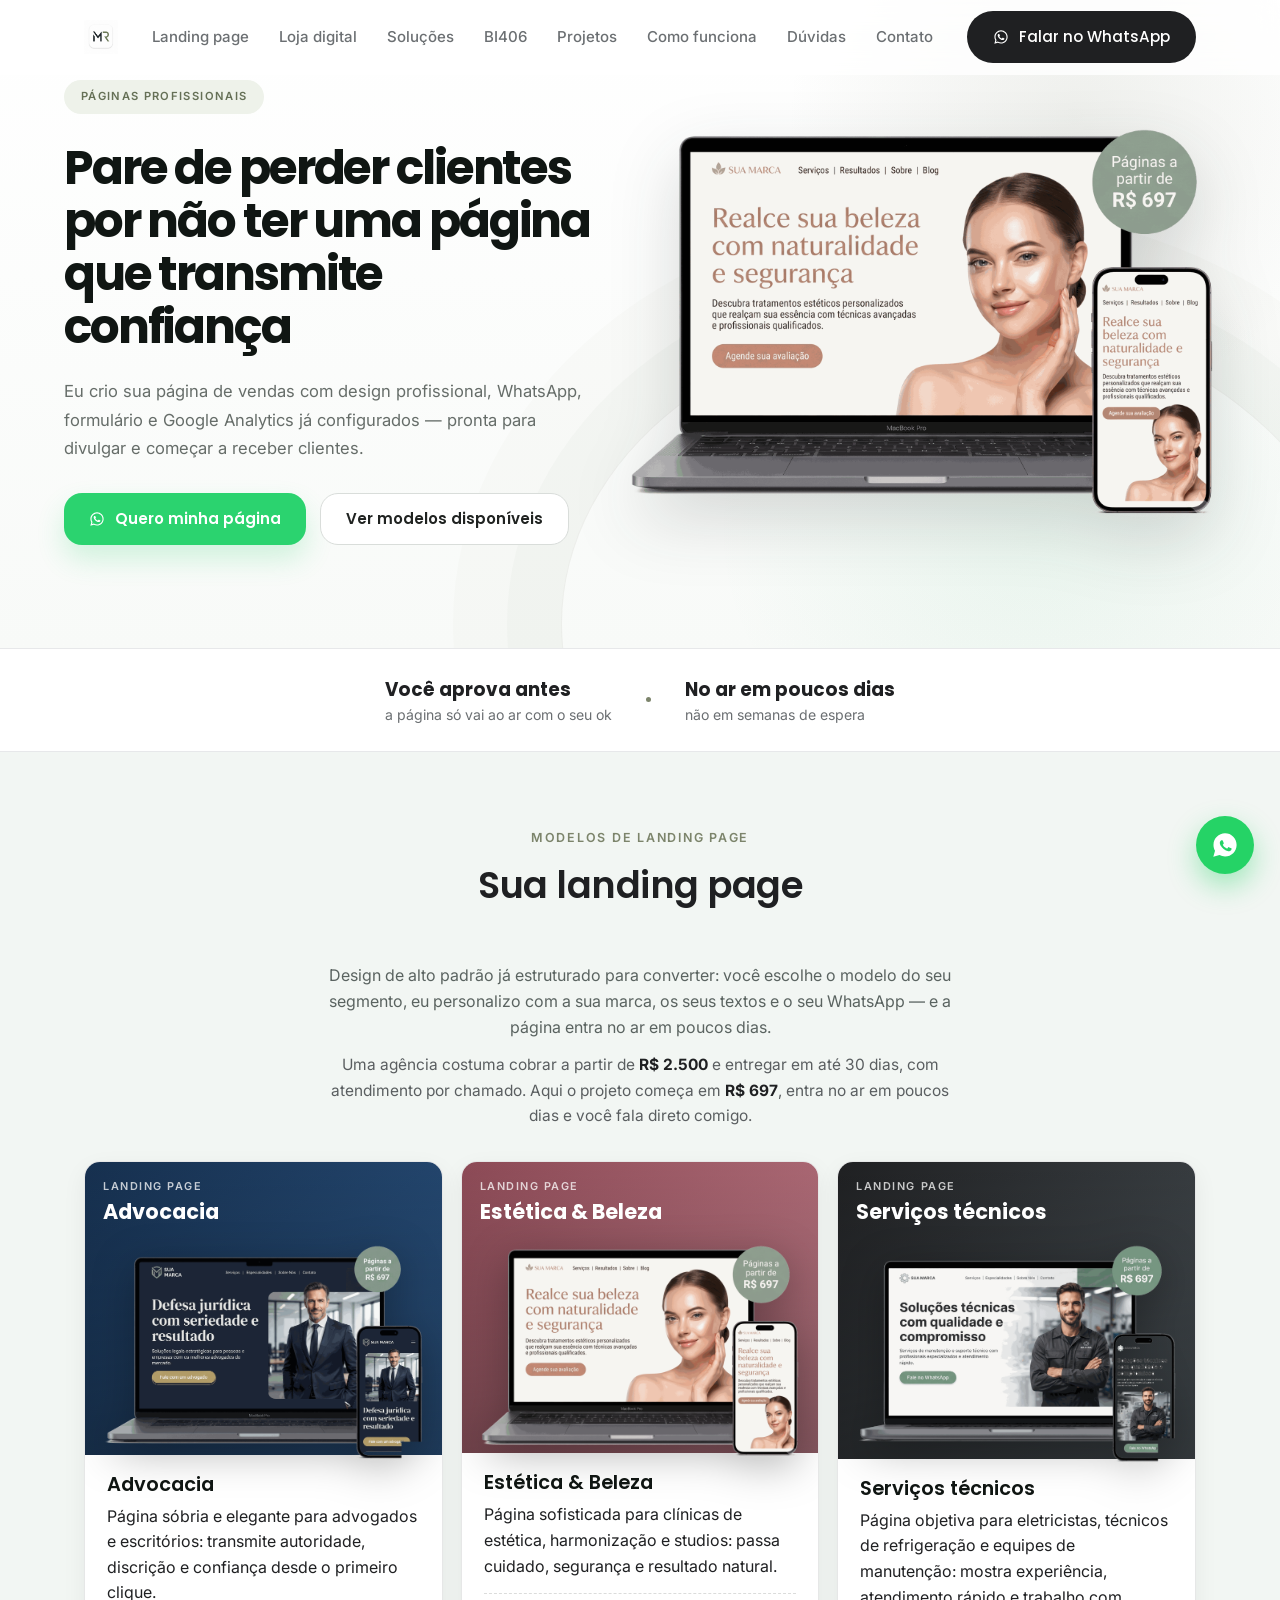
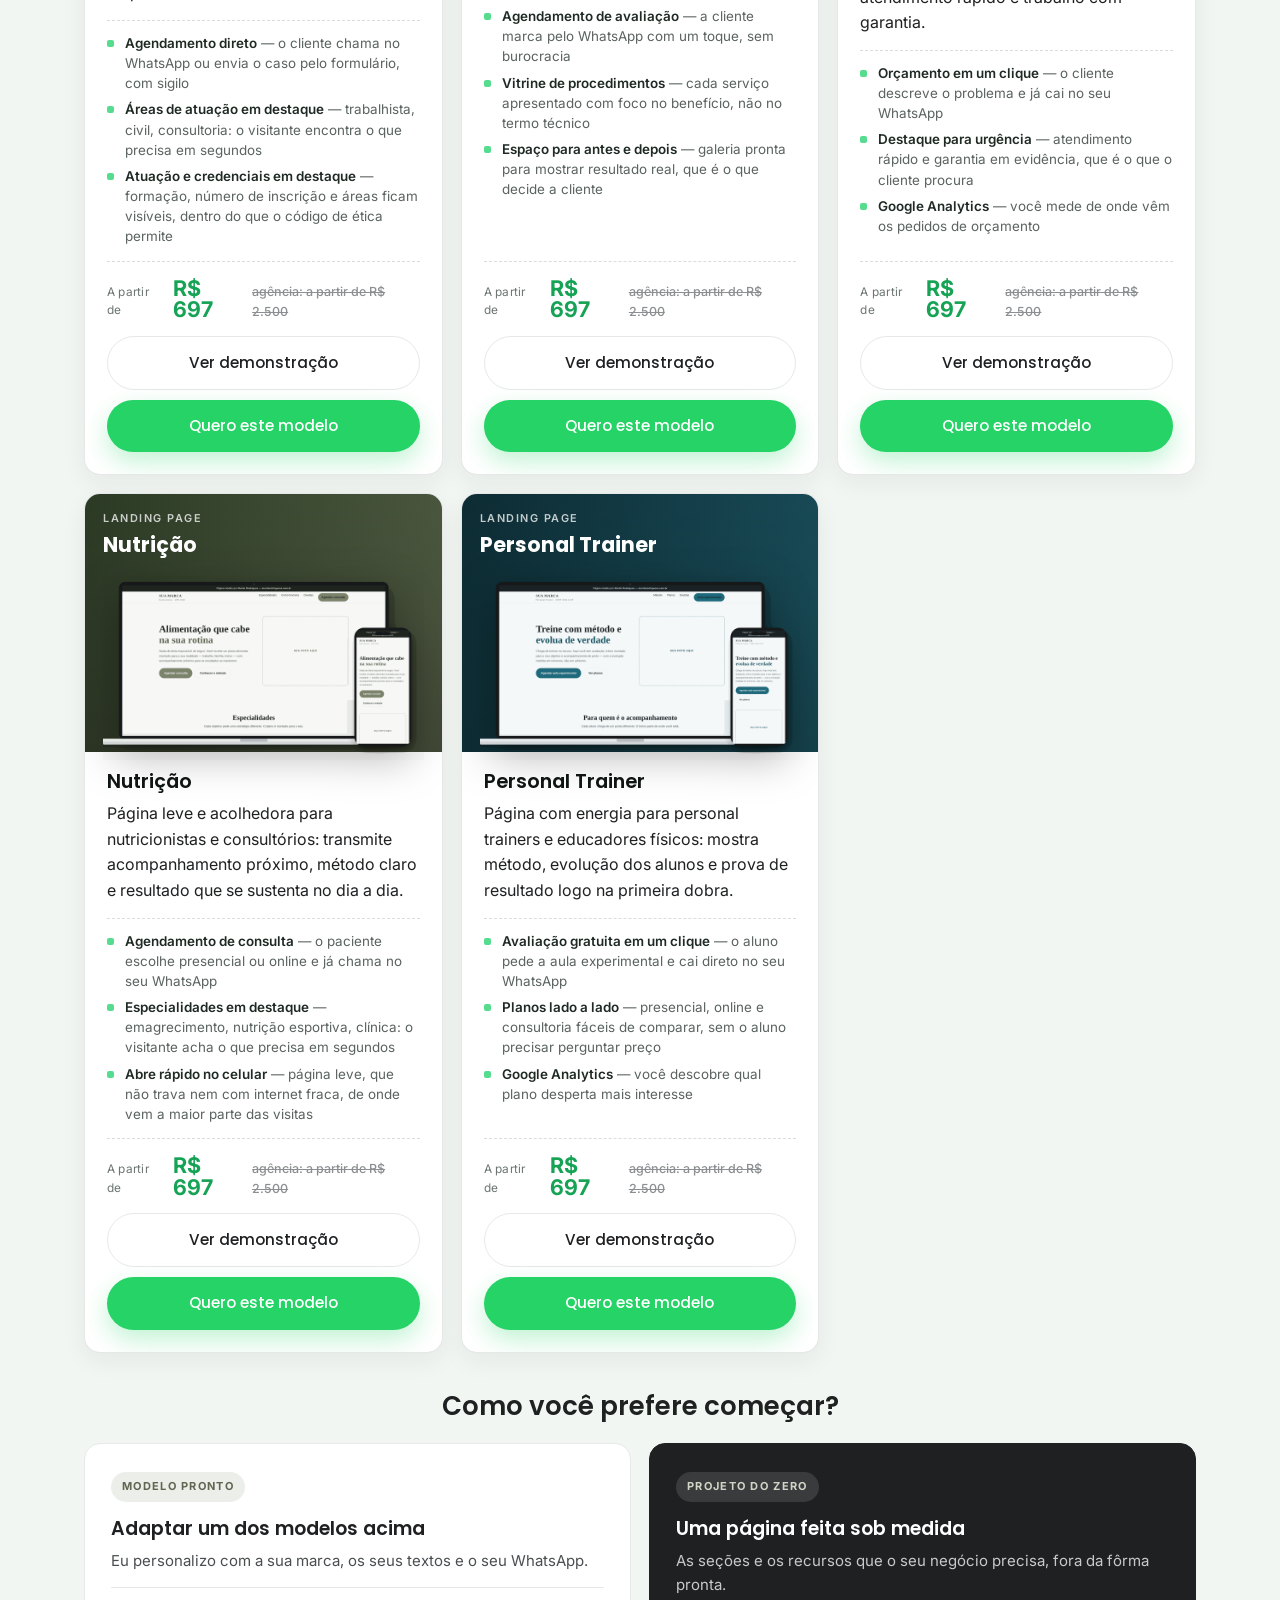
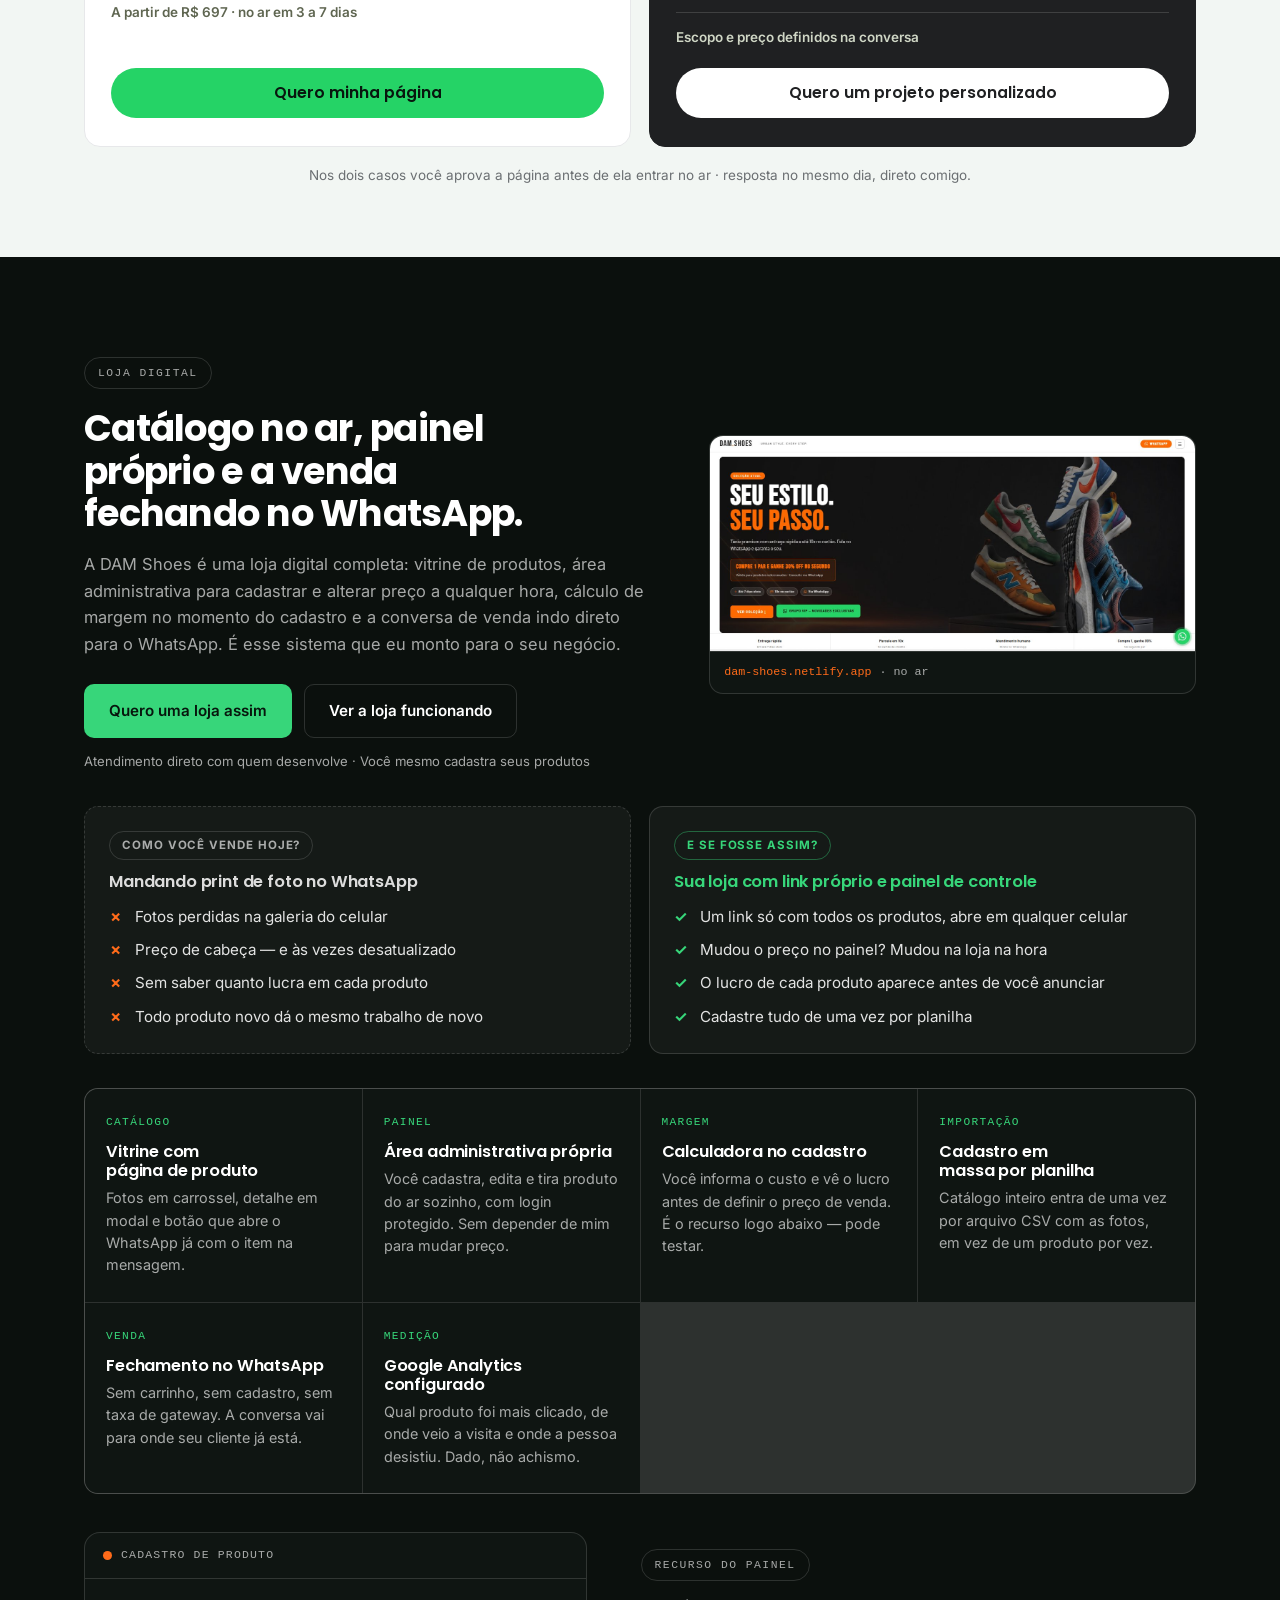
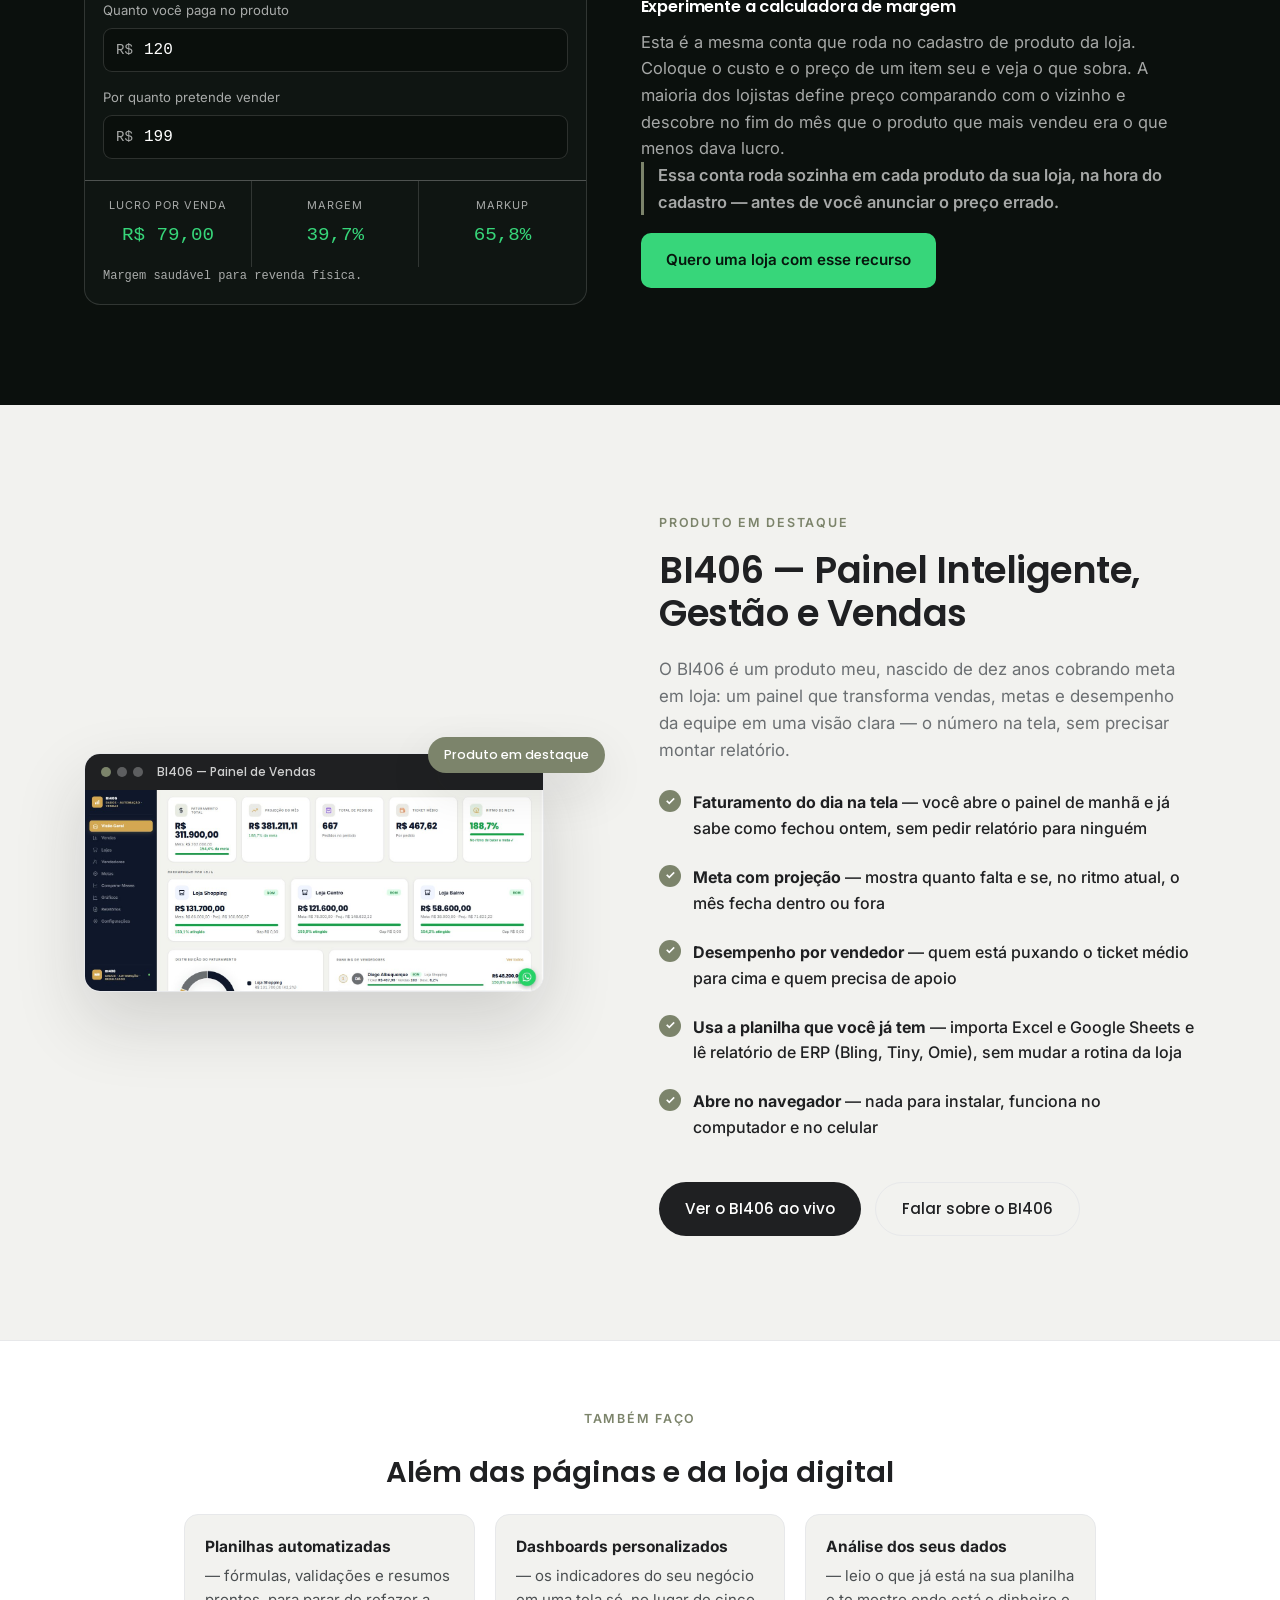
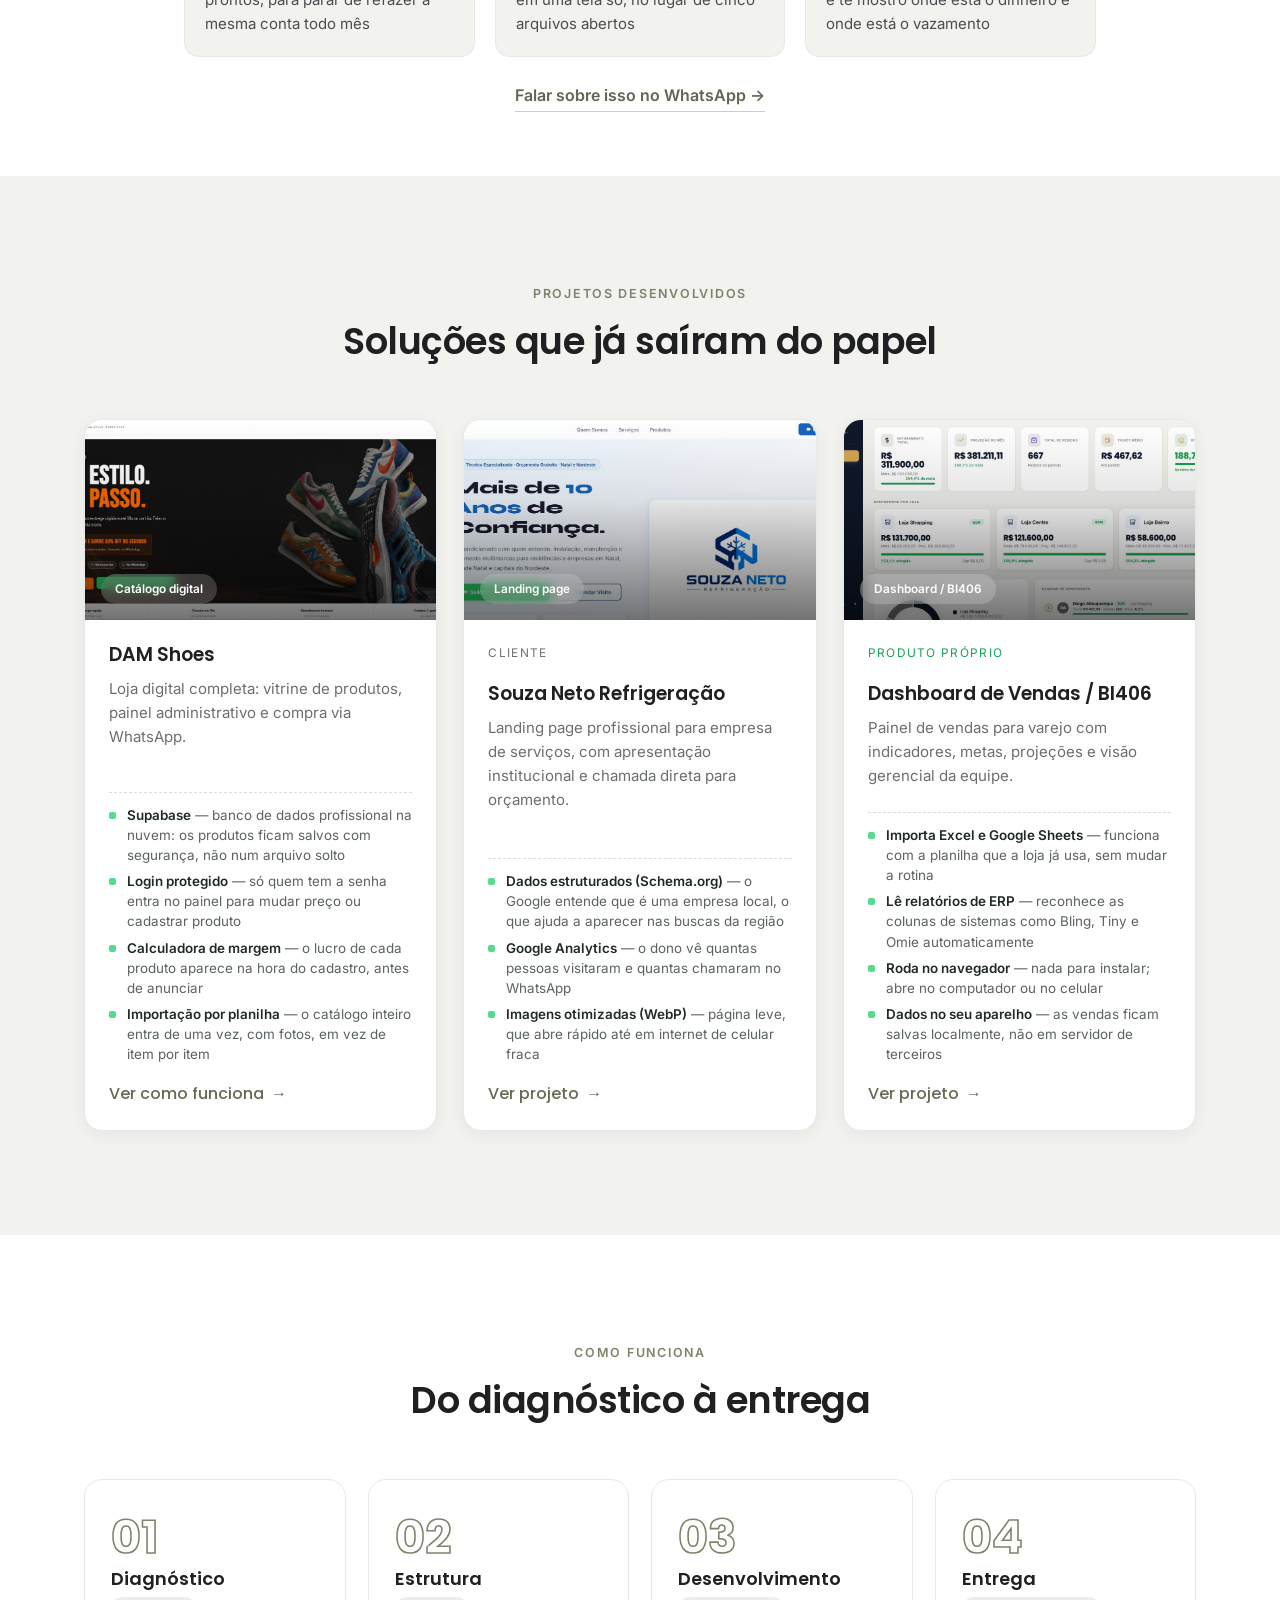
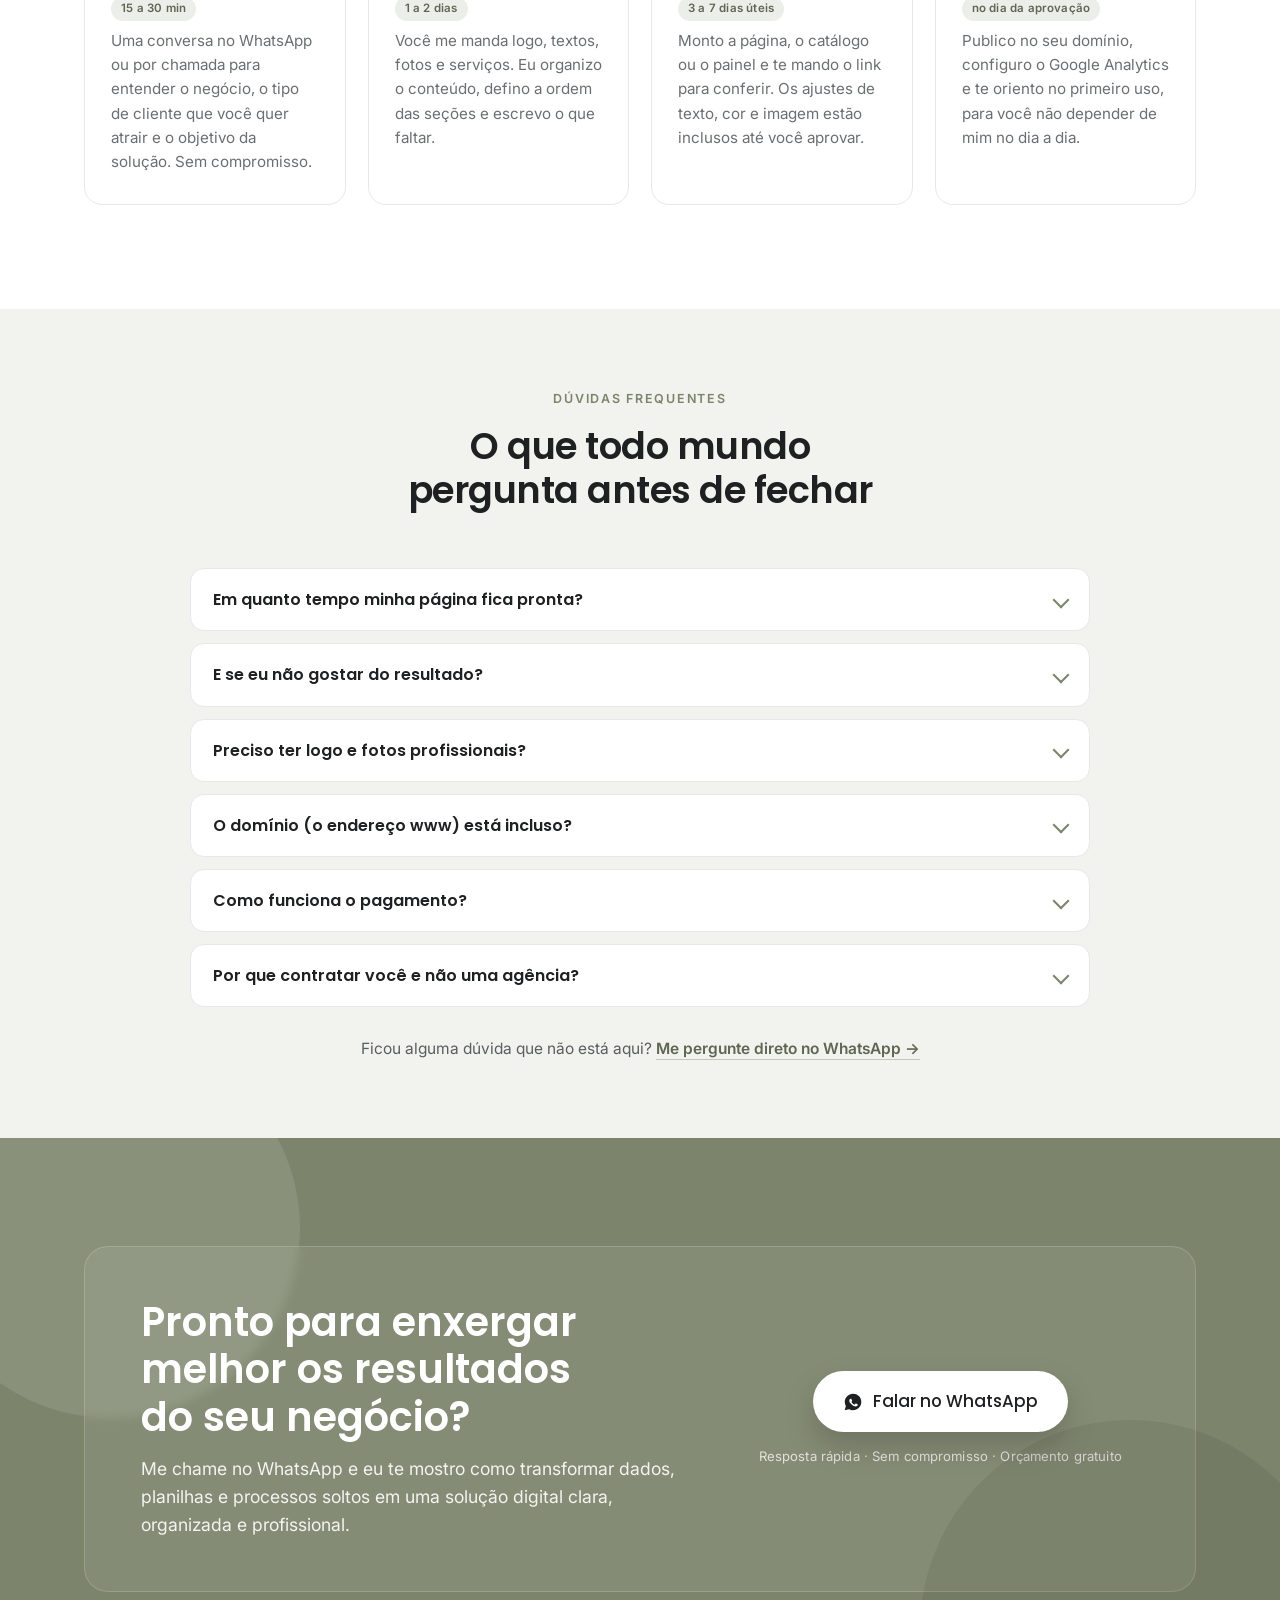
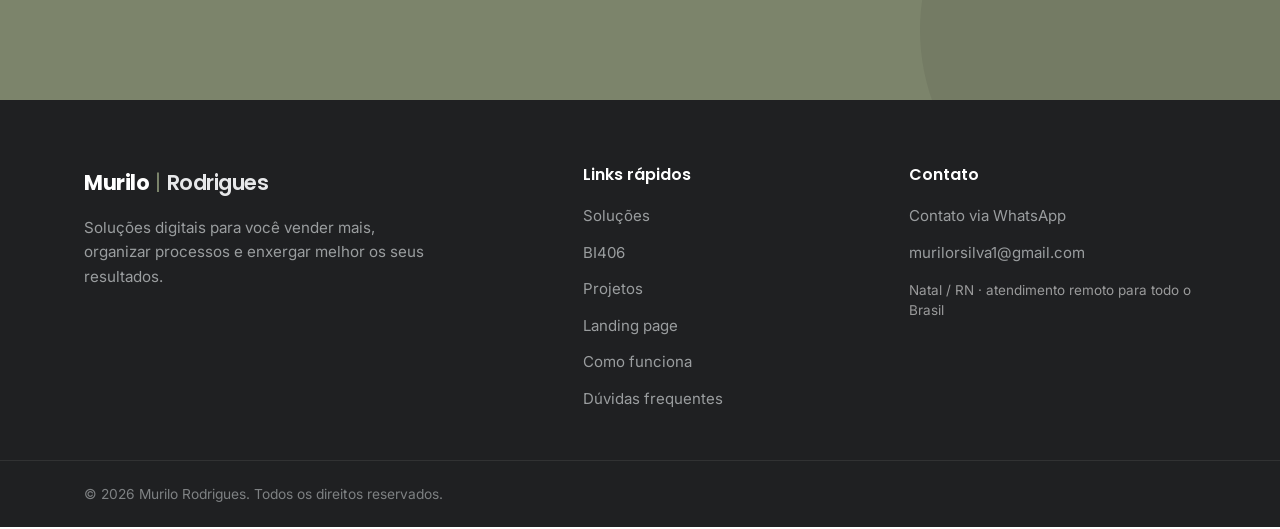
==== commit d0a3d0aa: "Add files via upload" ====
--- a/index.html
+++ b/index.html
@@ -424,9 +424,9 @@
     .mn-cover>*{position:relative;z-index:1;}
     .mn-cover--adv{background:linear-gradient(135deg,#16304f,#2c5583);}
     .mn-cover--est{background:linear-gradient(135deg,#8c4a56,#c07d89);}
-    .mn-cover--tec{background:linear-gradient(135deg,#7a4c0a,#b07a1e);}
-    .mn-cover--nut{background:linear-gradient(135deg,#3c4a2f,#7c846b);}
-    .mn-cover--per{background:linear-gradient(135deg,#123c46,#2b7a8c);}
+    .mn-cover--tec{background:linear-gradient(135deg,#1f2022,#4a5257);}
+    .mn-cover--nut{background:linear-gradient(135deg,#2b3a24,#5f6a4f);}
+    .mn-cover--per{background:linear-gradient(135deg,#0d2b33,#1f5f6e);}
     .mn-cover__kicker{
       font-size:.68rem;font-weight:600;letter-spacing:.14em;text-transform:uppercase;
       color:rgba(255,255,255,.75);margin-bottom:6px;
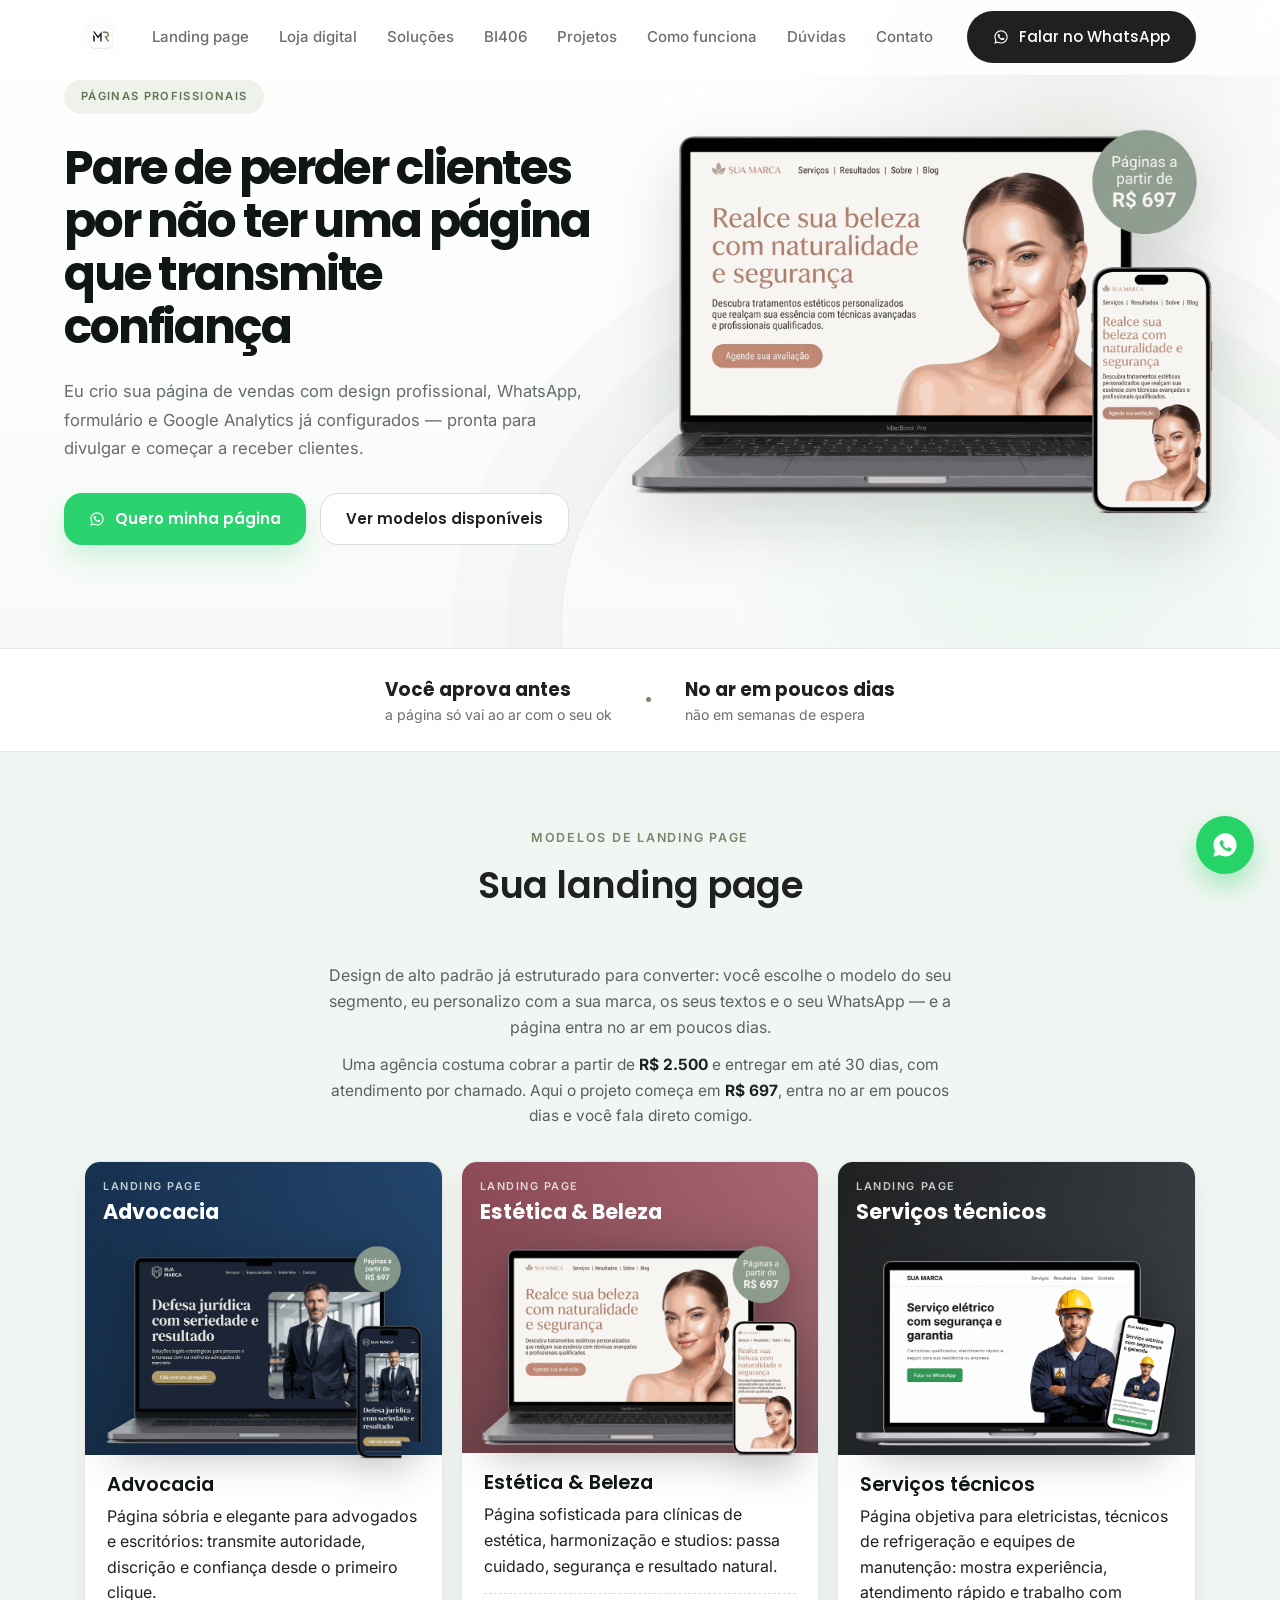
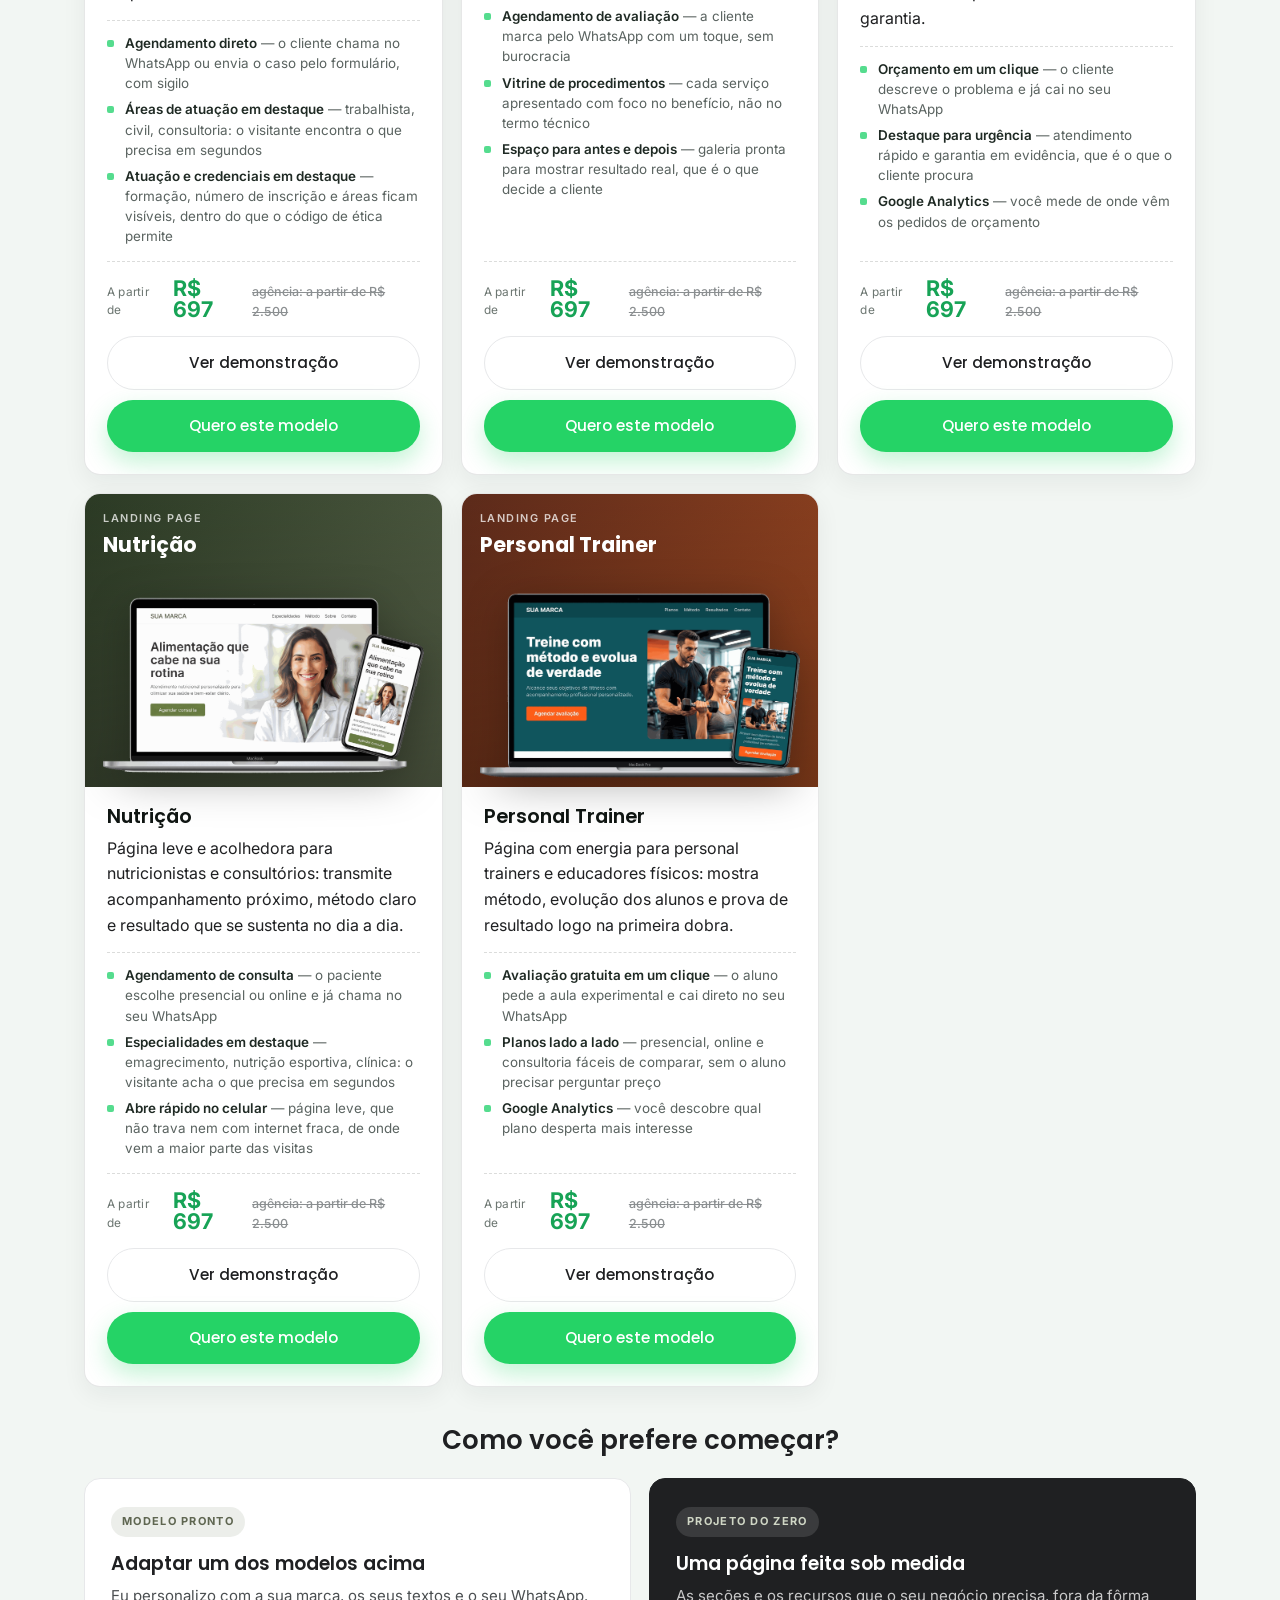
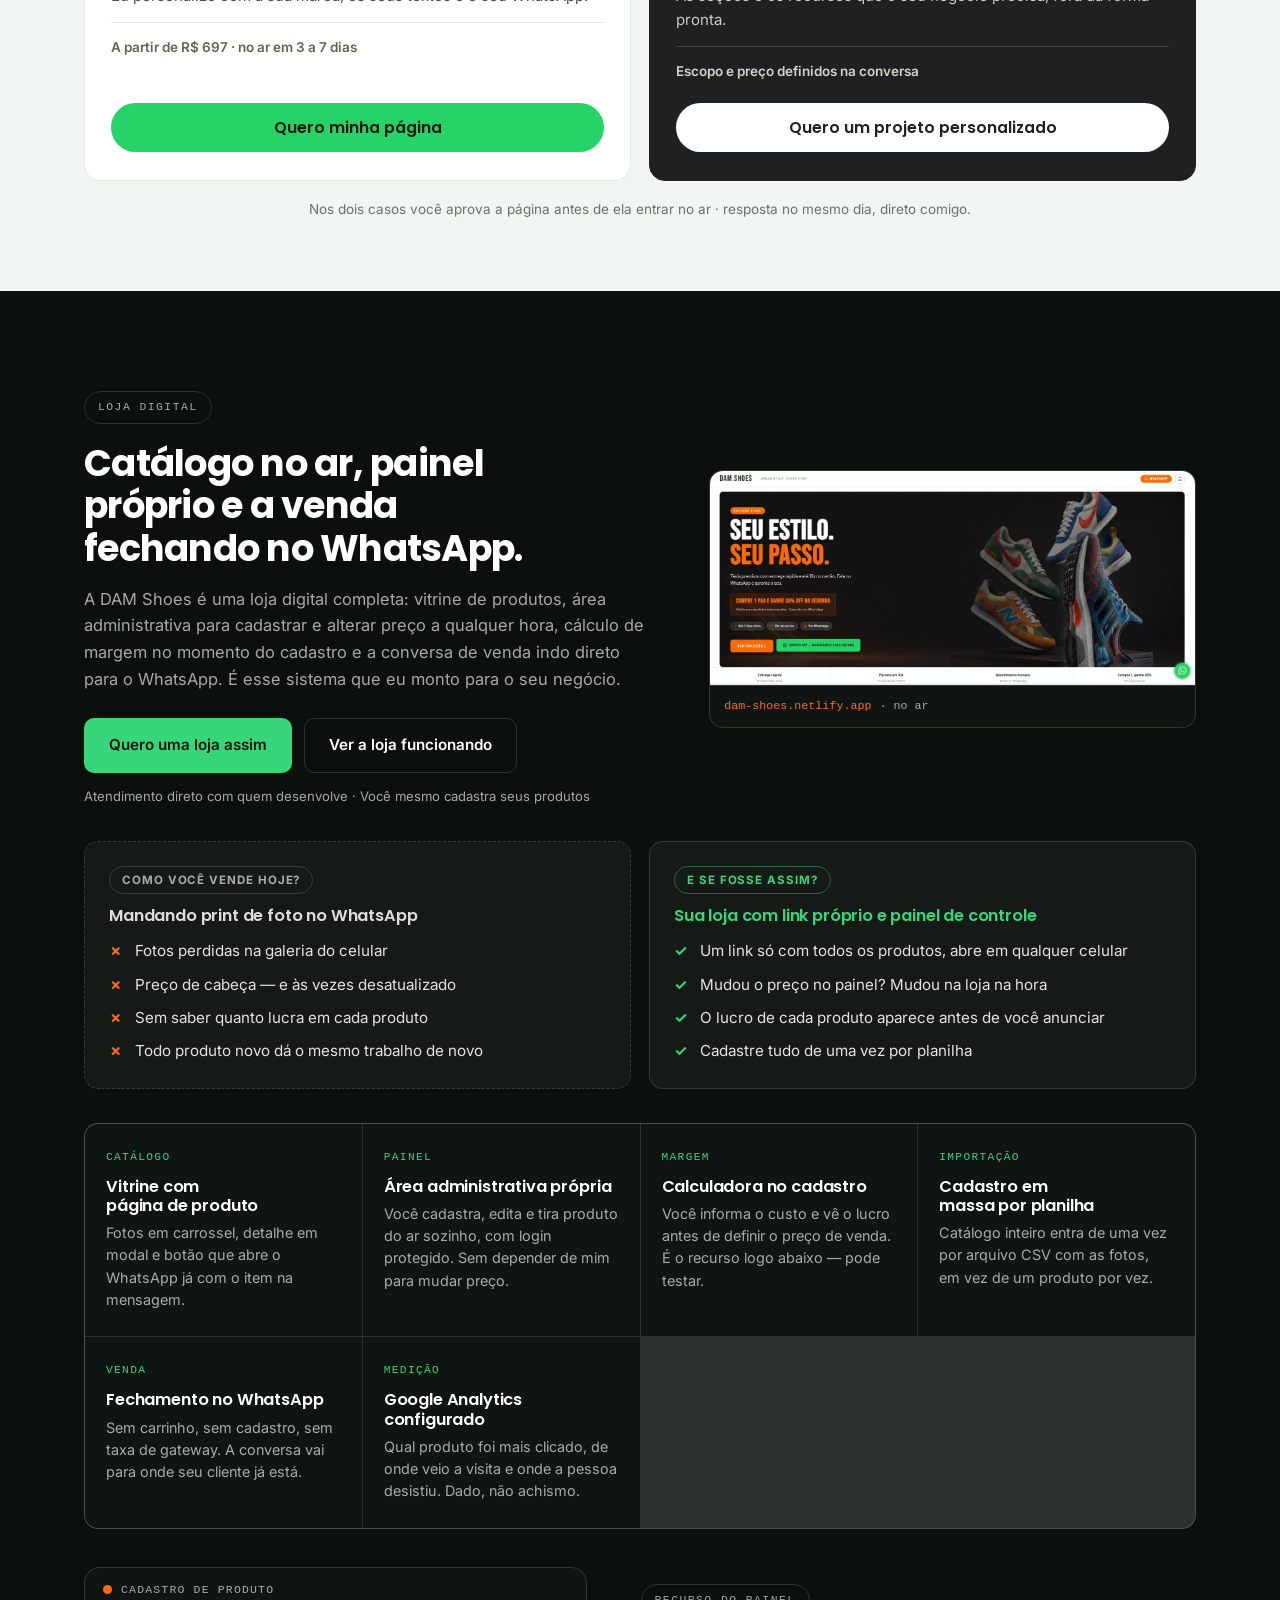
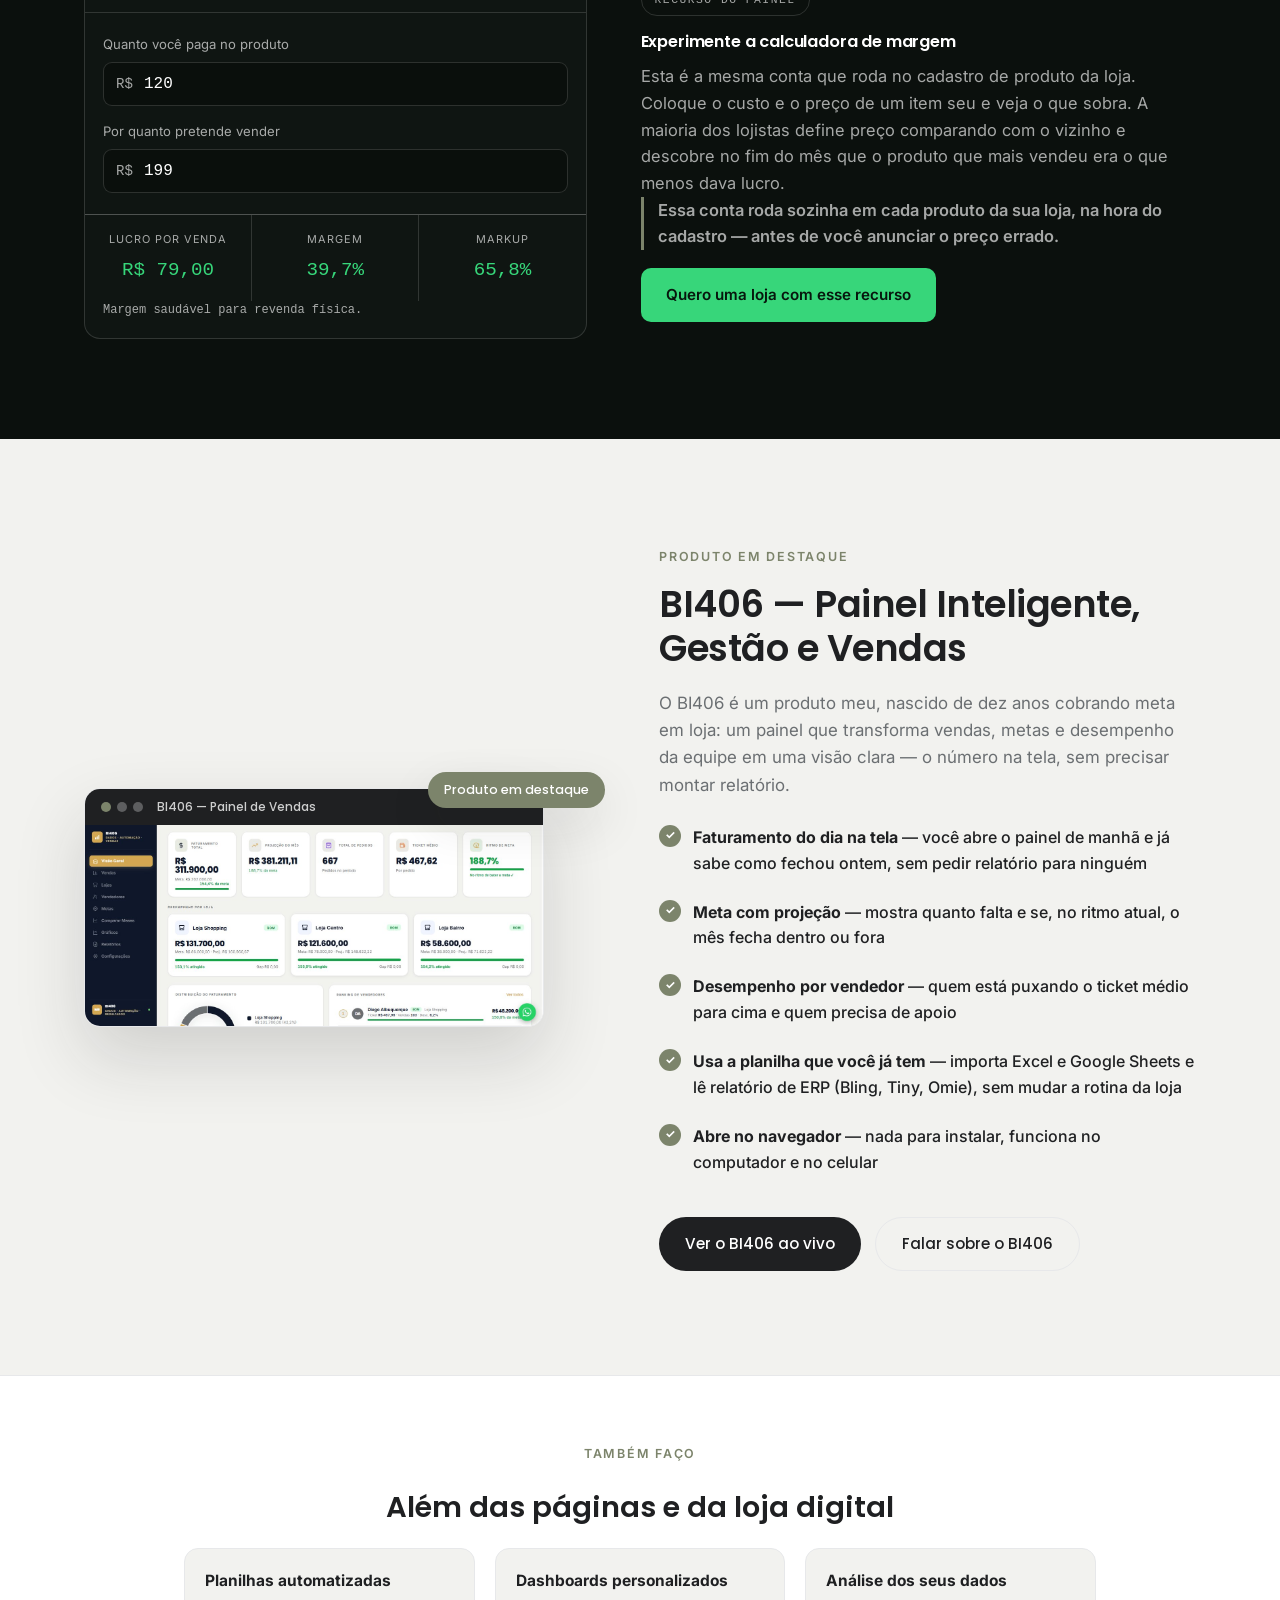
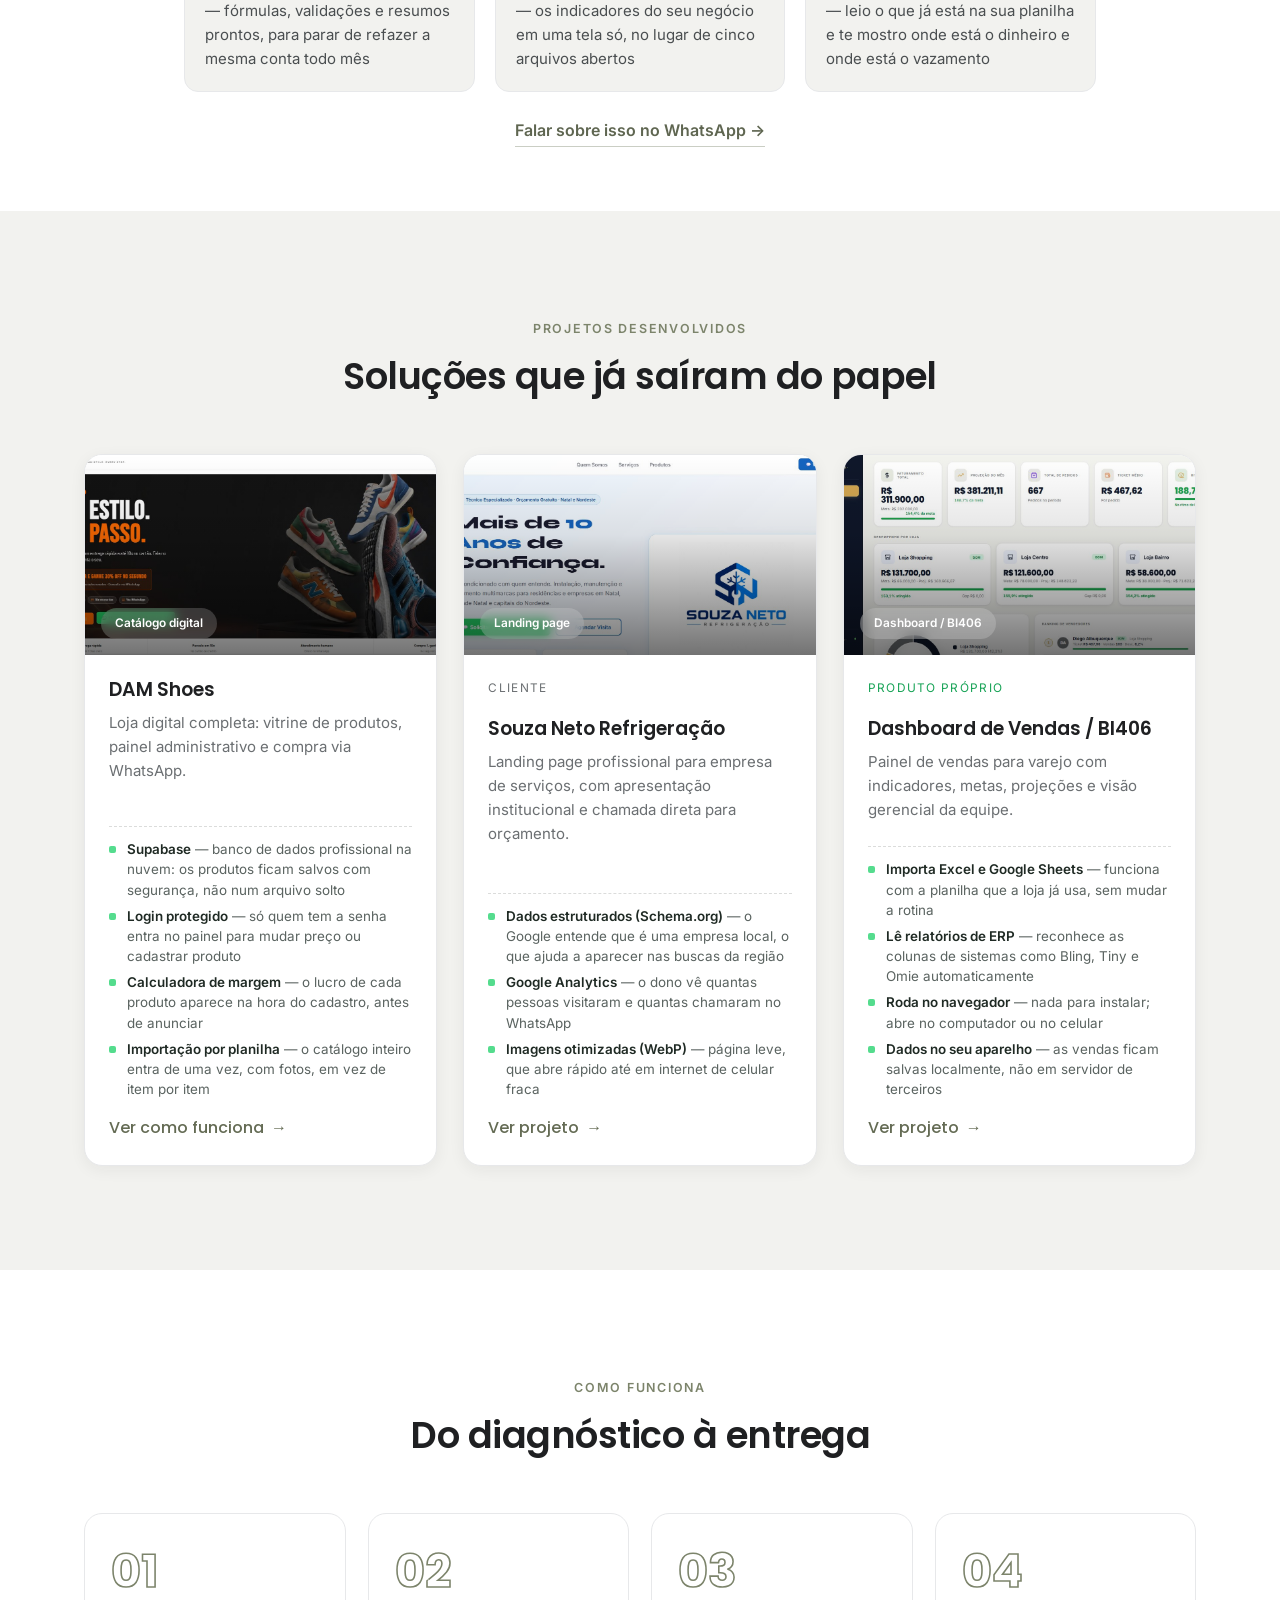
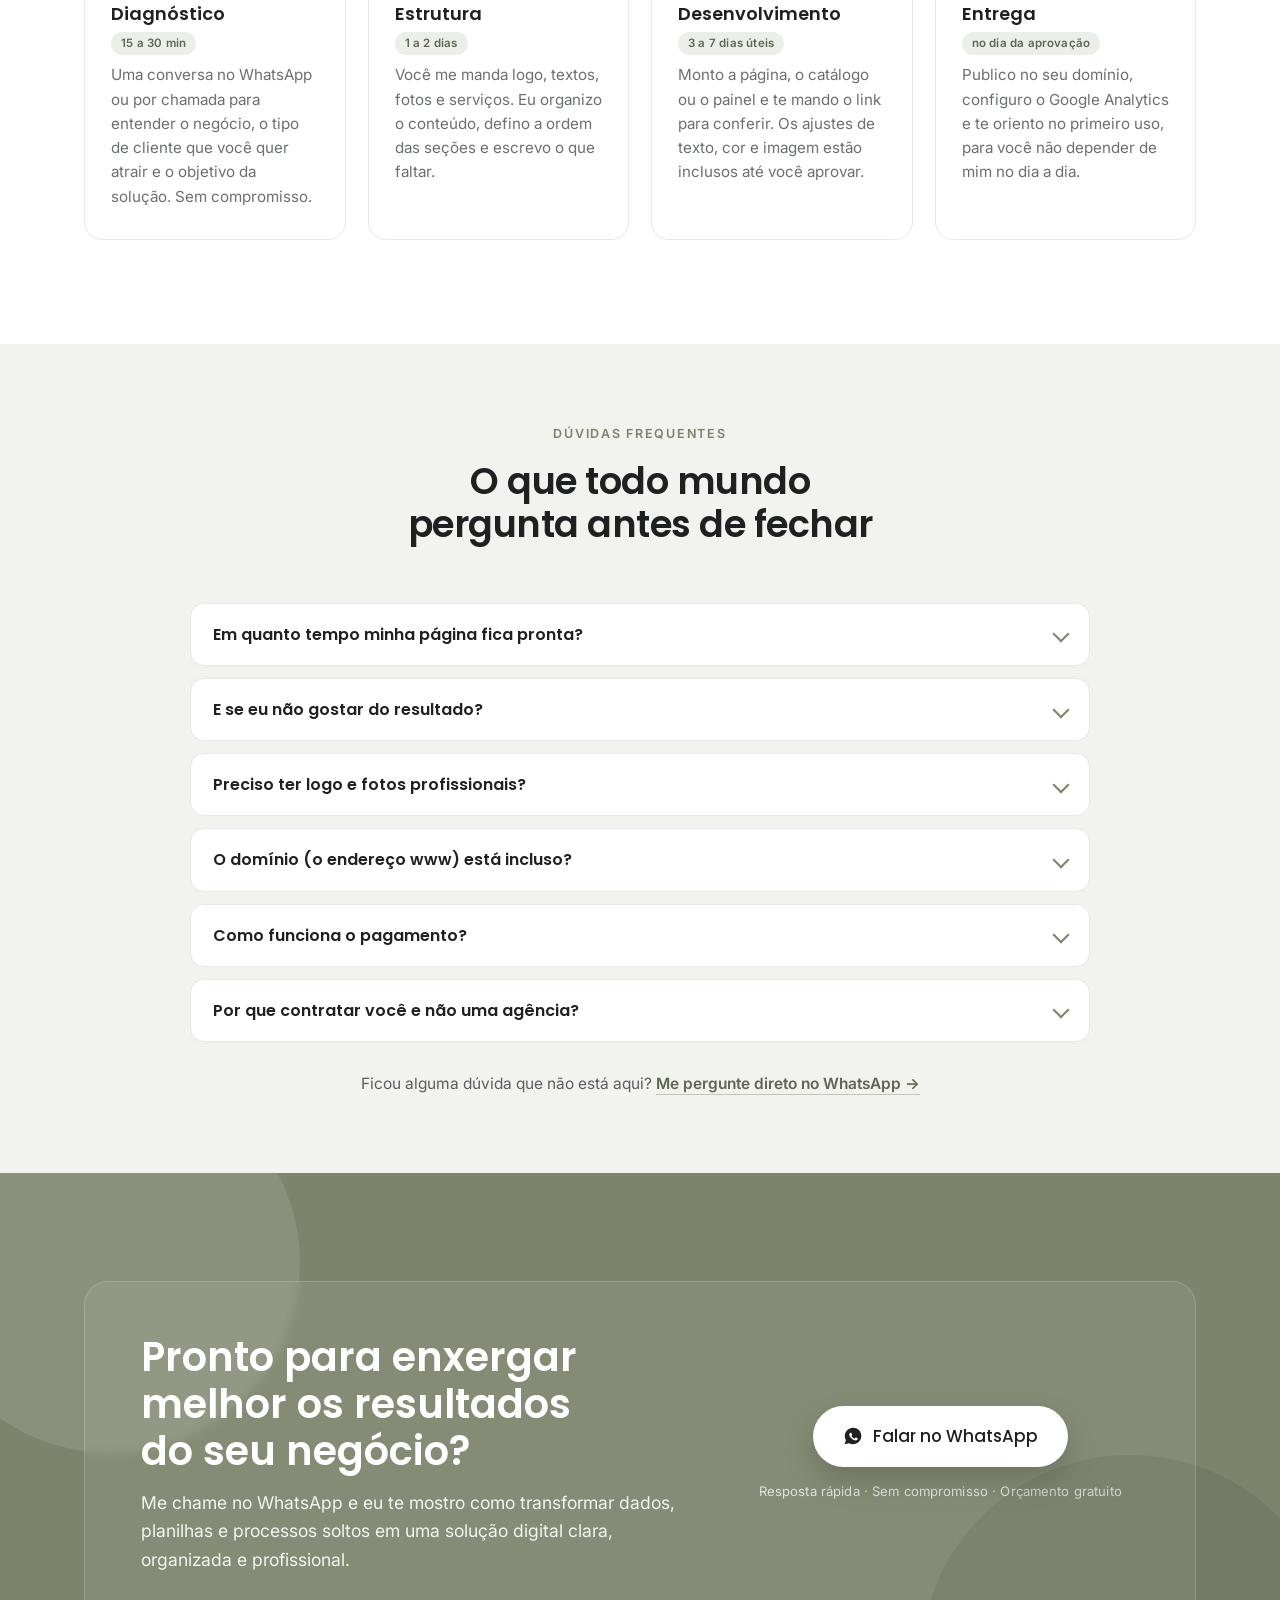
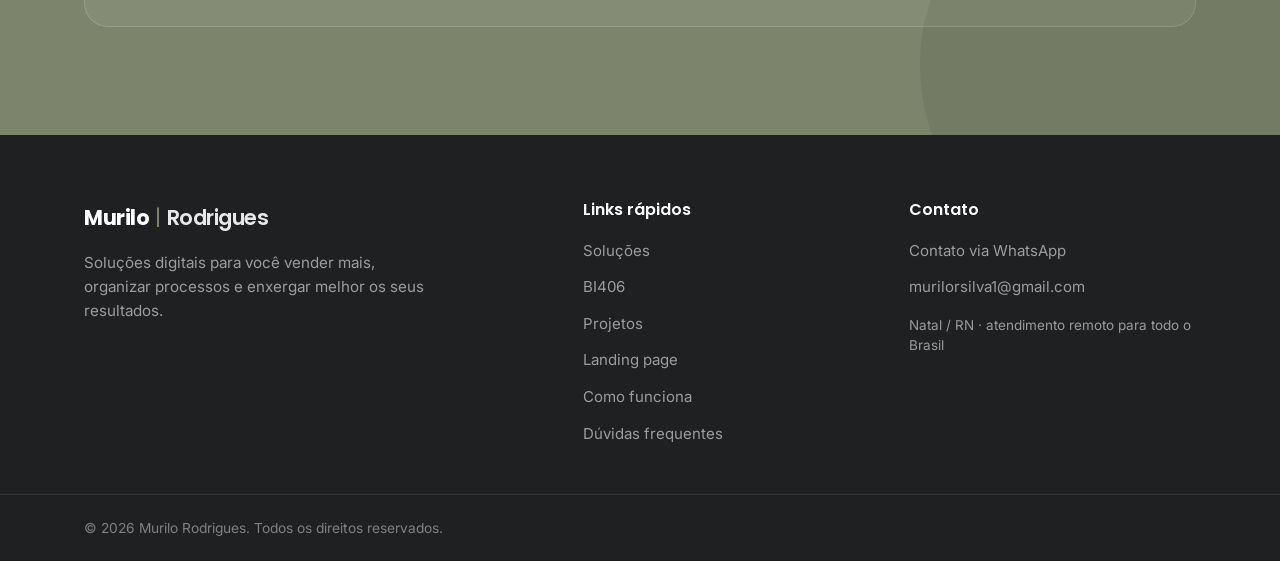
==== commit d38fdafb: "Add files via upload" ====
--- a/index.html
+++ b/index.html
@@ -426,7 +426,7 @@
     .mn-cover--est{background:linear-gradient(135deg,#8c4a56,#c07d89);}
     .mn-cover--tec{background:linear-gradient(135deg,#1f2022,#4a5257);}
     .mn-cover--nut{background:linear-gradient(135deg,#2b3a24,#5f6a4f);}
-    .mn-cover--per{background:linear-gradient(135deg,#0d2b33,#1f5f6e);}
+    .mn-cover--per{background:linear-gradient(135deg,#5c2a1a,#a84d22);}
     .mn-cover__kicker{
       font-size:.68rem;font-weight:600;letter-spacing:.14em;text-transform:uppercase;
       color:rgba(255,255,255,.75);margin-bottom:6px;
@@ -875,7 +875,7 @@
           <div class="mn-cover mn-cover--tec mn-cover--img">
             <span class="mn-cover__kicker">Landing page</span>
             <span class="mn-cover__title">Serviços técnicos</span>
-            <img class="mn-cover__mock" src="mockup-tecnico.png" alt="Mockup da landing page modelo para serviços técnicos em notebook e celular" width="1600" height="1111" loading="lazy" decoding="async" />
+            <img class="mn-cover__mock" src="mockup-tecnico.png" alt="Mockup da landing page modelo para serviços técnicos em notebook e celular" width="1600" height="1090" loading="lazy" decoding="async" />
           </div>
           <div class="mn-body">
           <h3>Serviços técnicos</h3>
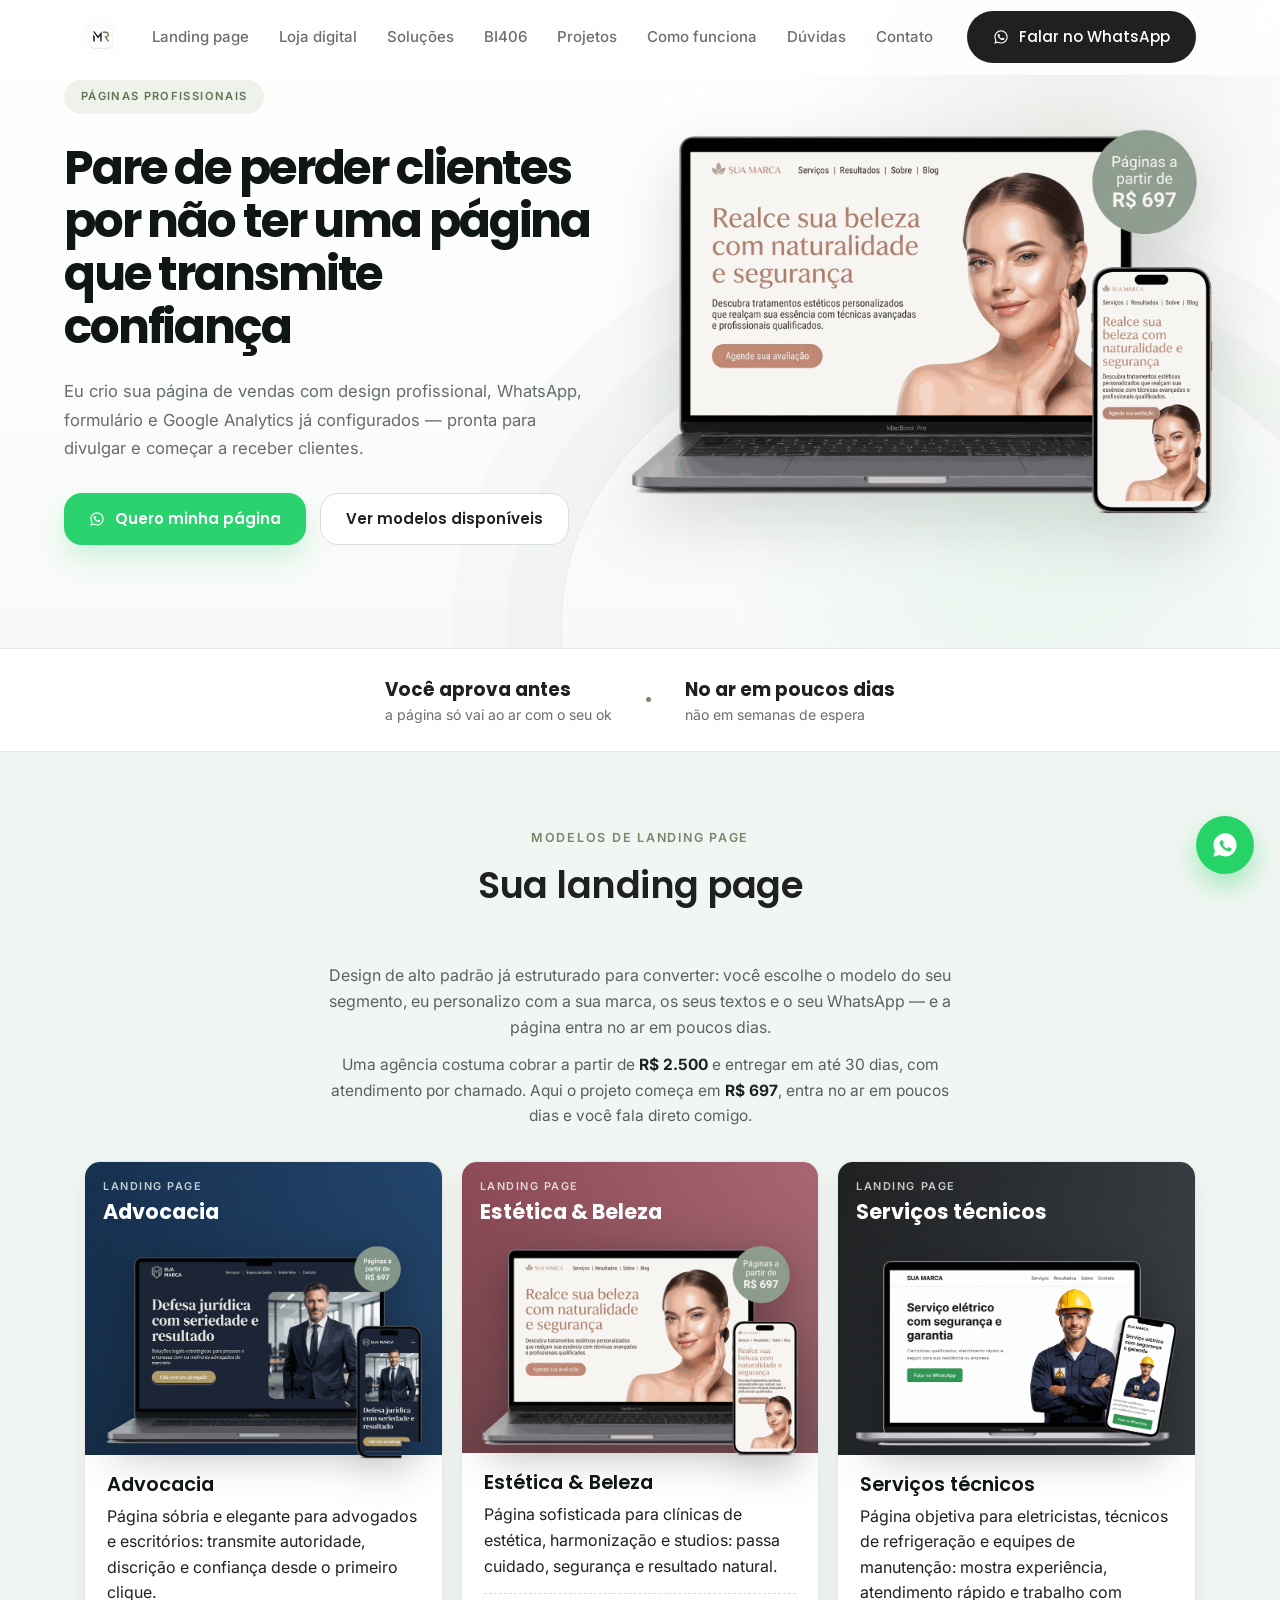
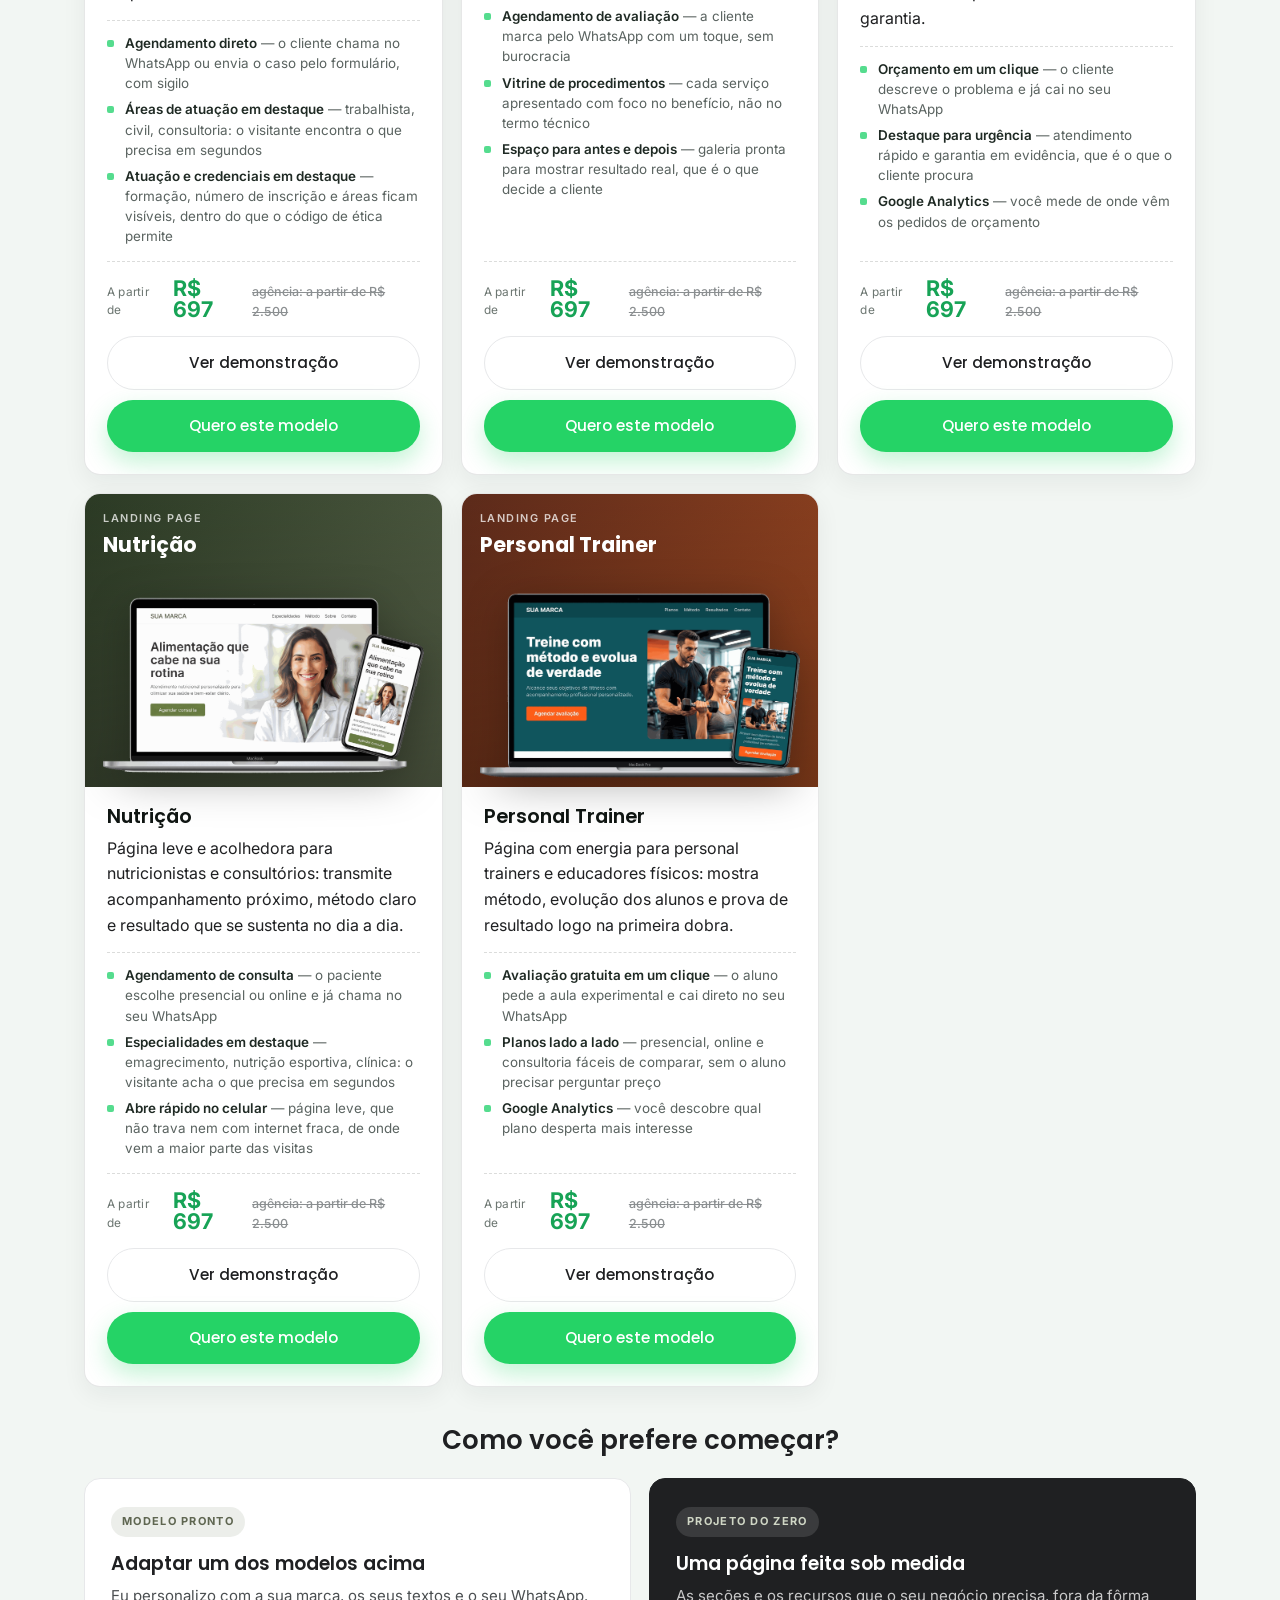
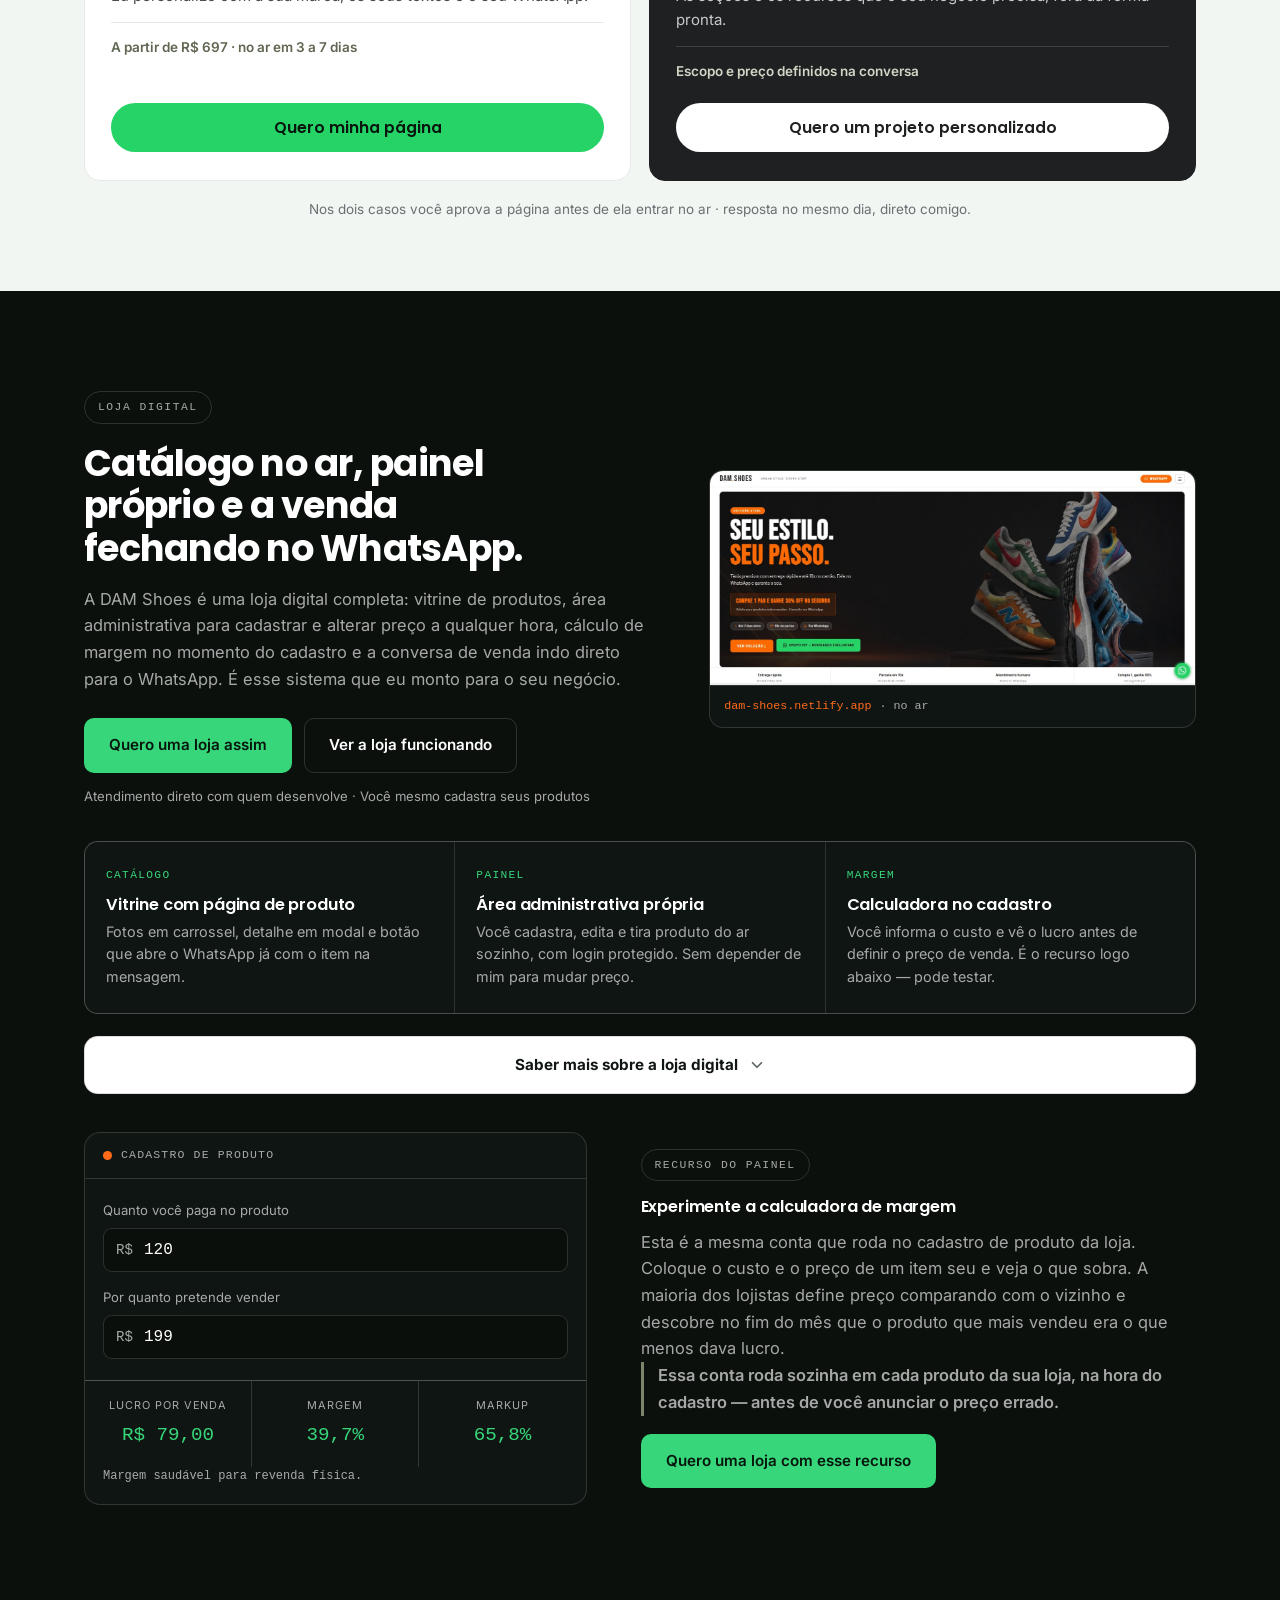
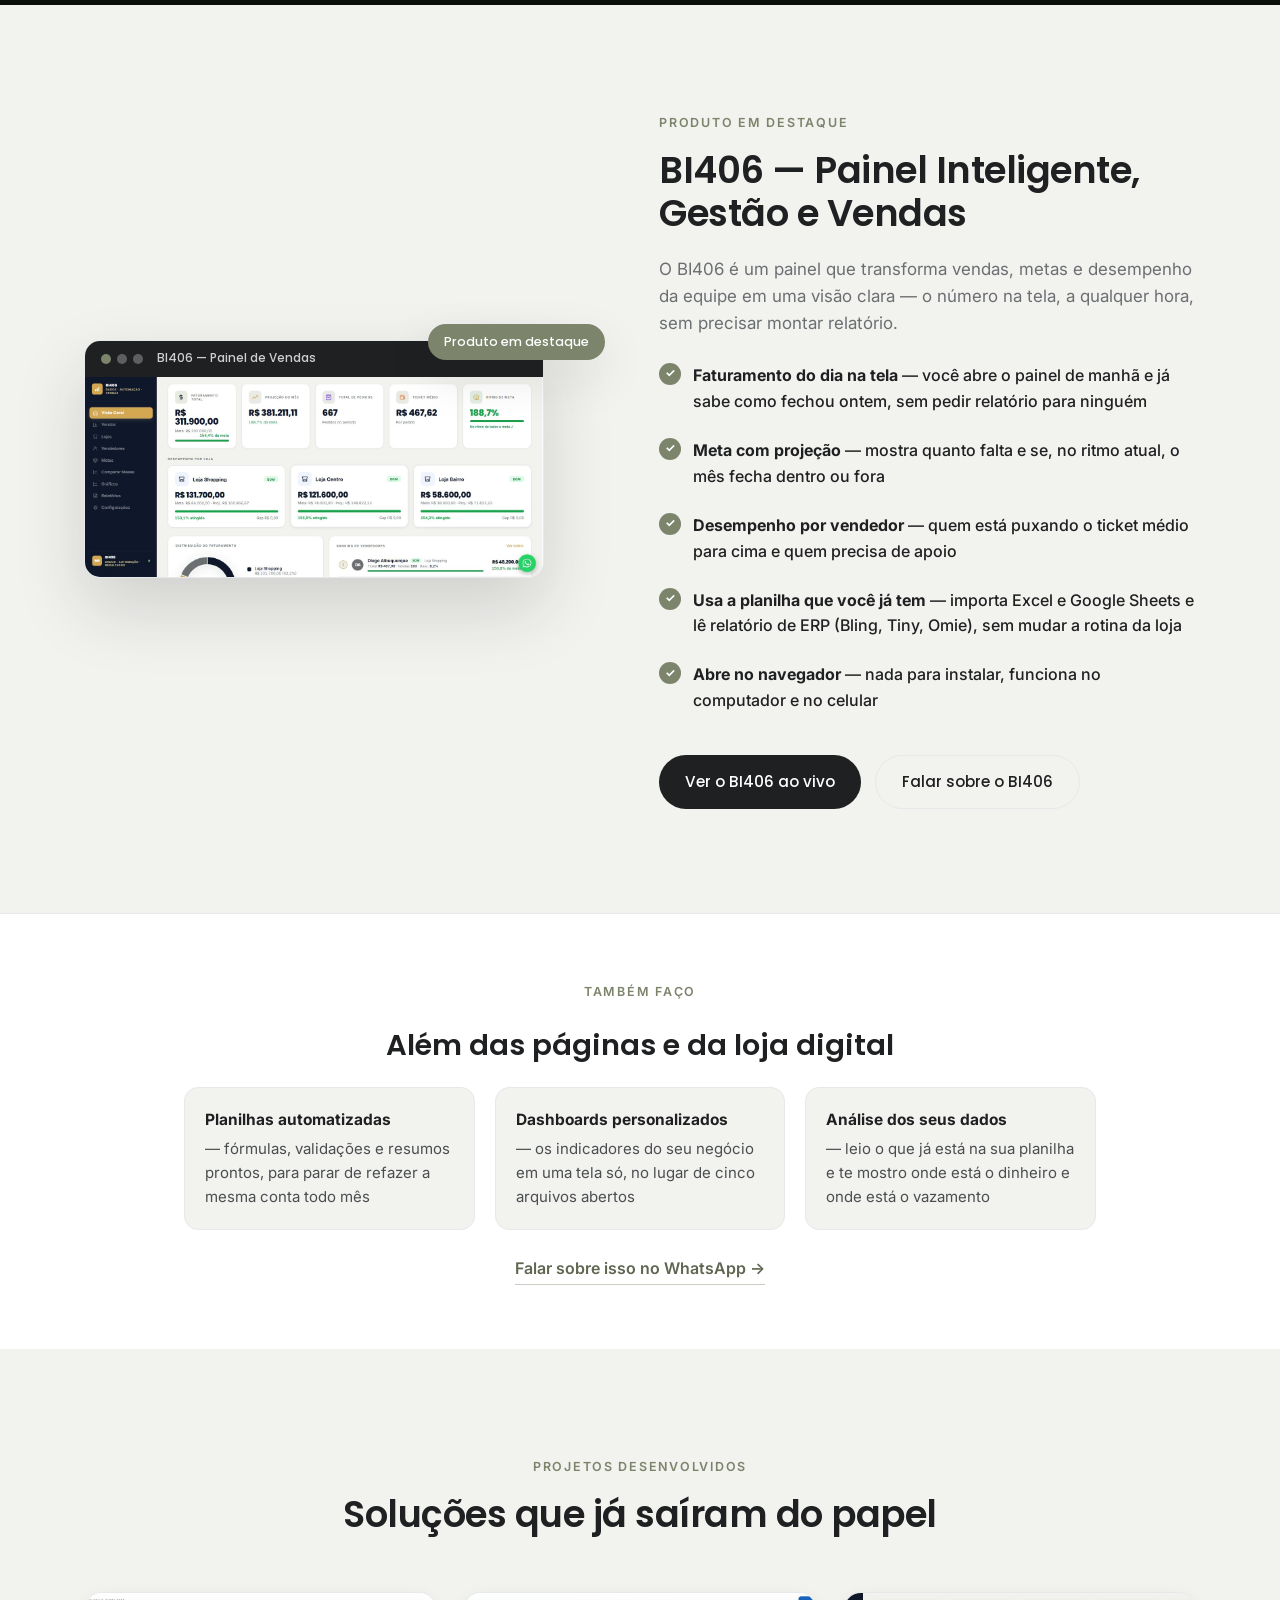
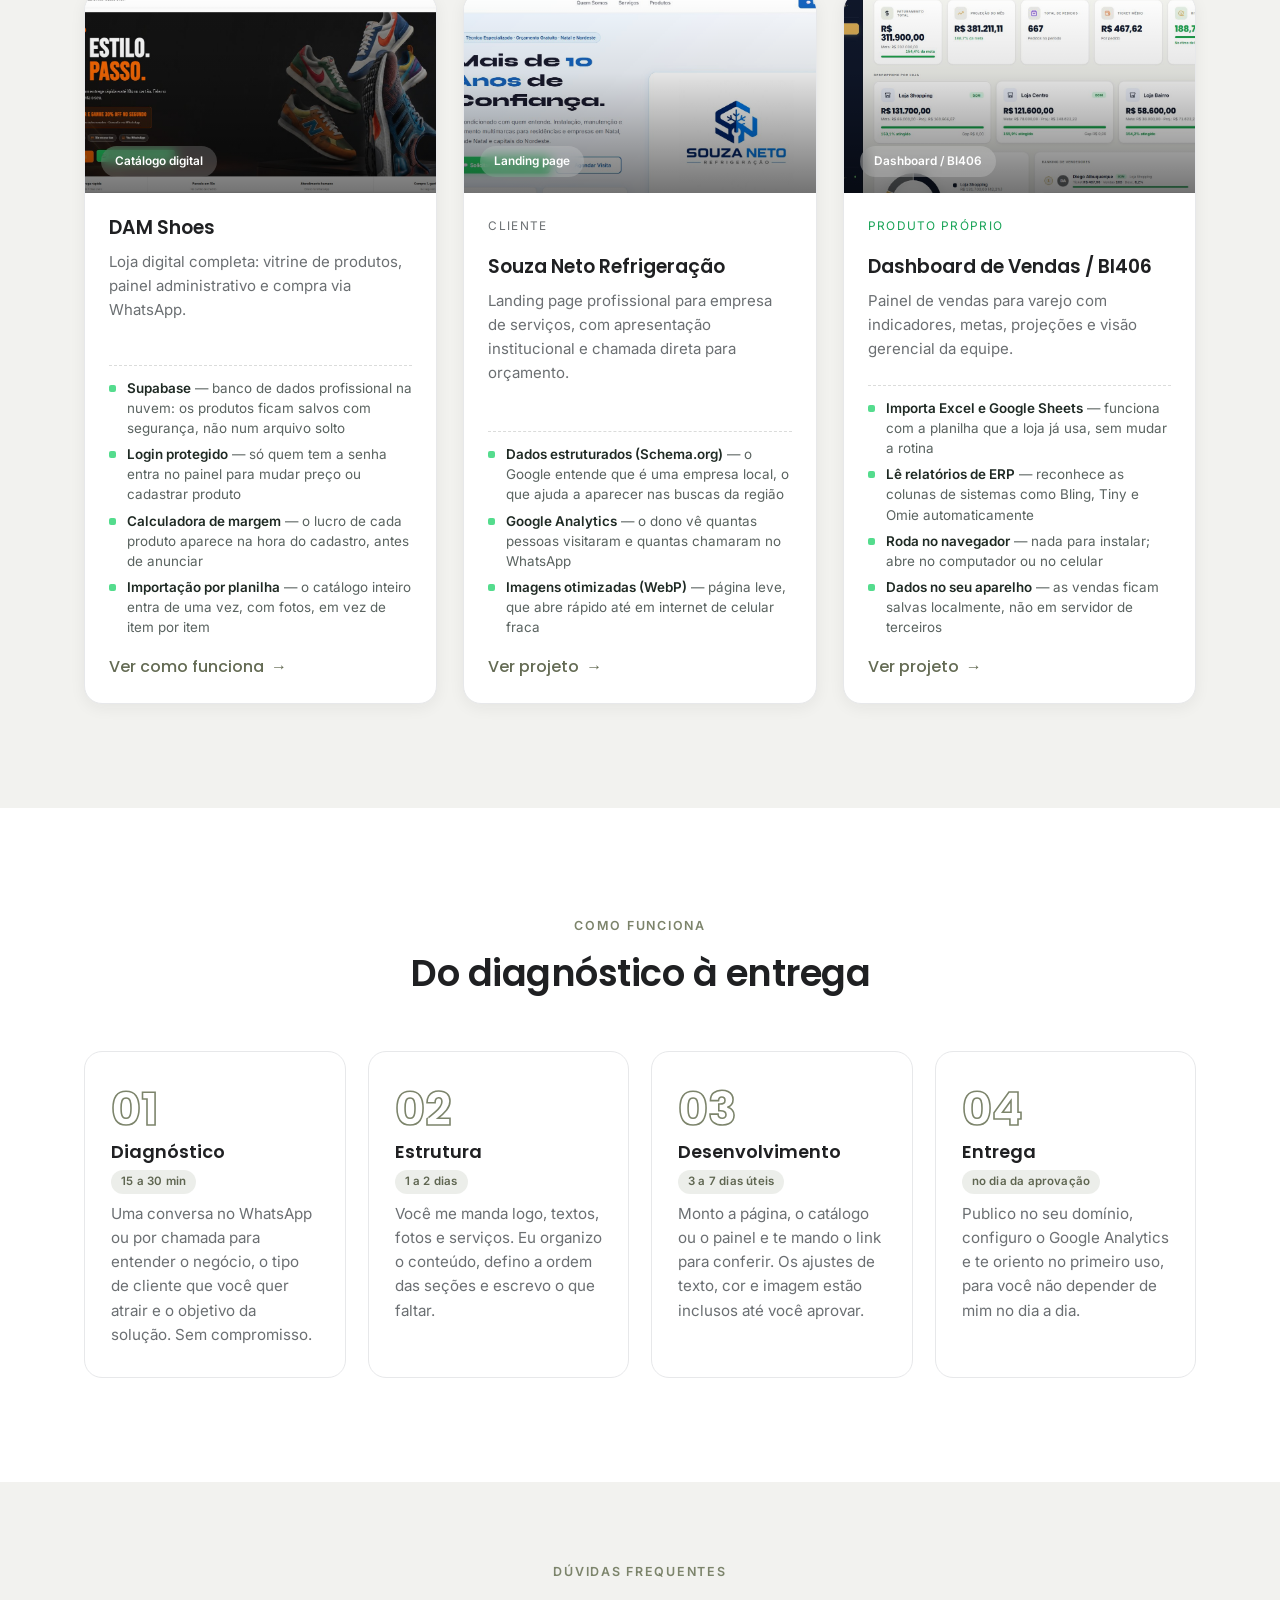
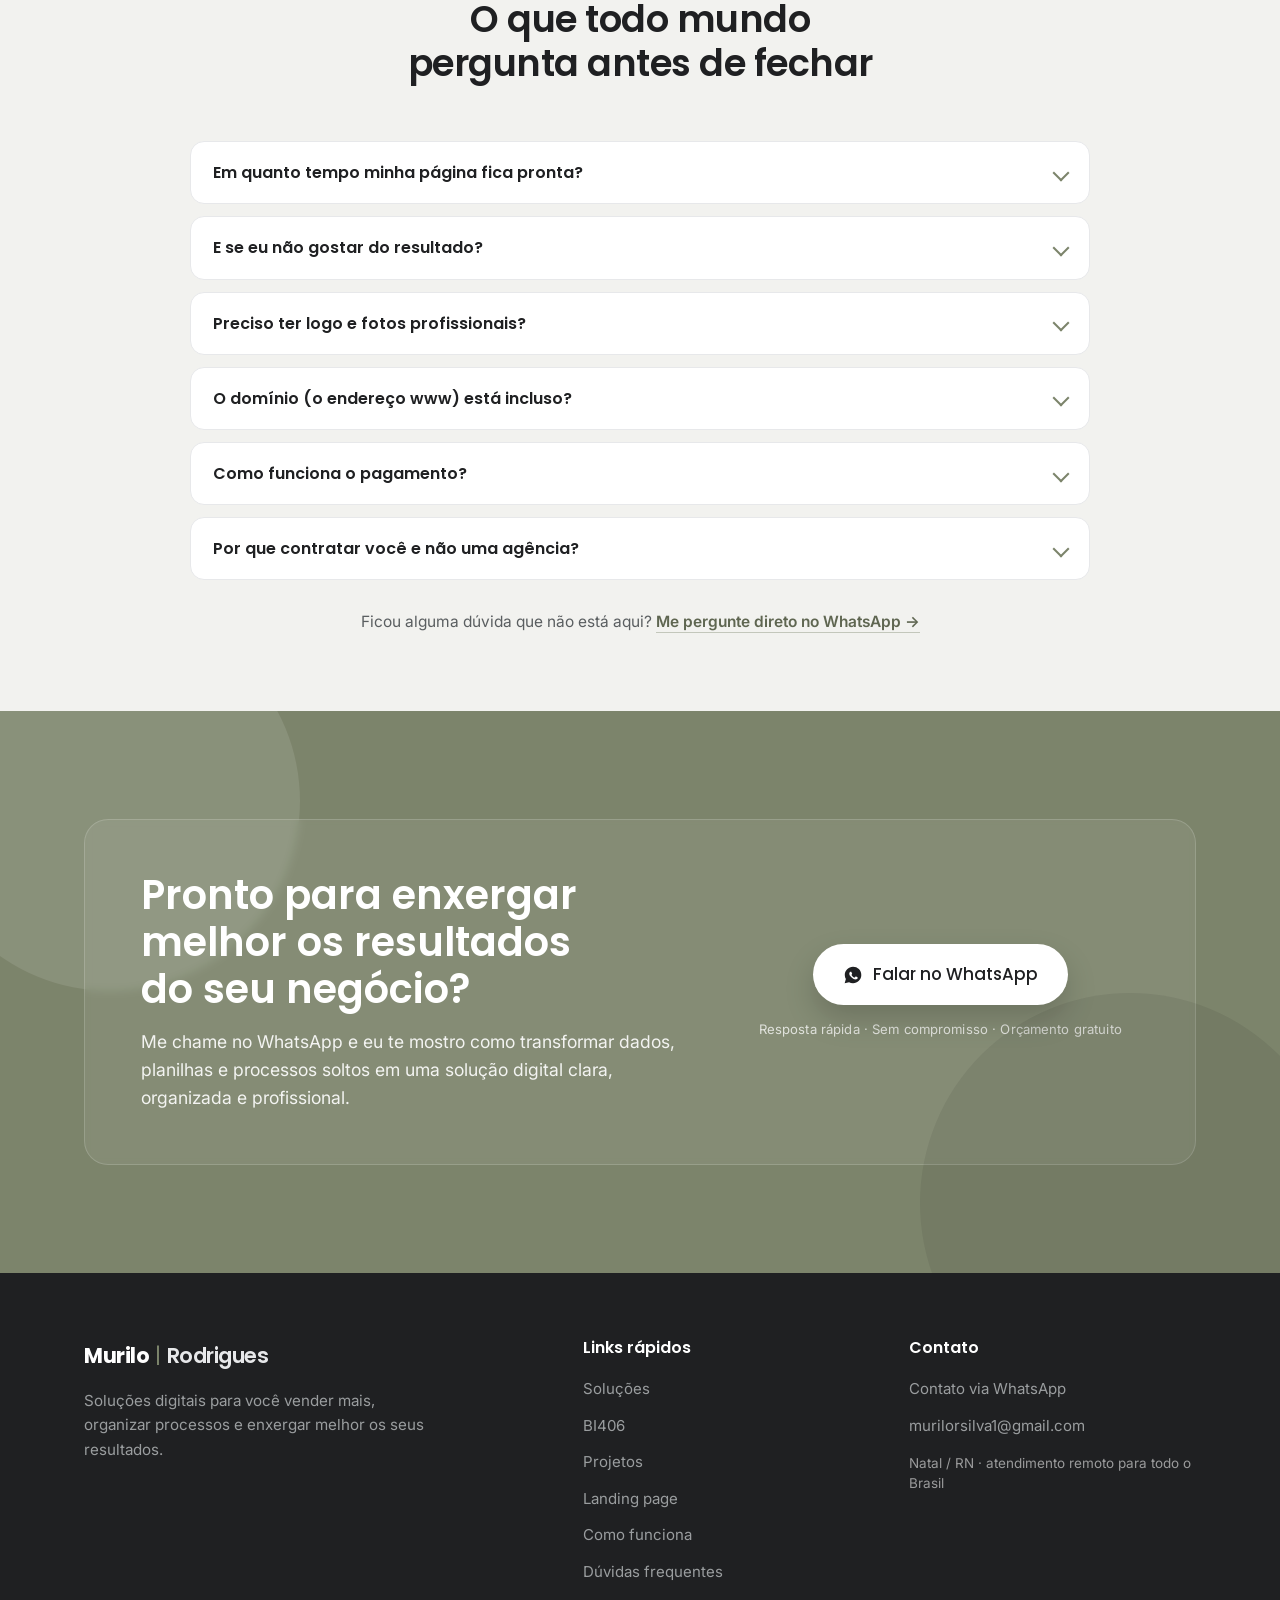
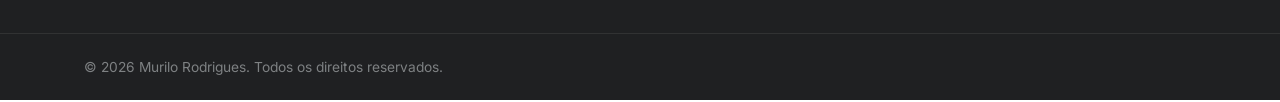
==== commit b34203dc: "Add files via upload" ====
--- a/index.html
+++ b/index.html
@@ -565,6 +565,30 @@
     @media (prefers-reduced-motion:reduce){
       .mrx-drift-1,.mrx-drift-2,.mrx-drift-3,
       .mrx-flow__arrow,.mrx-chip--new,.mrx-cta__pulse{animation:none;}
+    }
+
+    /* ---------- Loja digital: bloco "Saber mais" (.ld-more) ---------- */
+    .ld-more{margin-top:22px;}
+    .ld-more > summary{list-style:none;}
+    .ld-more > summary::-webkit-details-marker{display:none;}
+    .ld-more__btn{
+      display:flex;align-items:center;justify-content:center;gap:10px;
+      width:100%;cursor:pointer;
+      padding:16px 24px;border-radius:14px;
+      background:#fff;border:1px solid rgba(16,22,19,.14);
+      font-size:.95rem;font-weight:700;color:#101613;
+      transition:background .2s ease,border-color .2s ease,transform .2s ease;
+    }
+    .ld-more__btn:hover{background:#f4f6f4;border-color:rgba(16,22,19,.26);transform:translateY(-2px);}
+    .ld-more__btn:focus-visible{outline:3px solid #37d67a;outline-offset:3px;}
+    .ld-more__ico{flex:none;transition:transform .25s ease;color:#5a6360;}
+    .ld-more[open] .ld-more__ico{transform:rotate(180deg);}
+    .ld-more__body{margin-top:22px;animation:ldMoreIn .35s ease both;}
+    .ld-feats--more{margin-top:0;}
+    @keyframes ldMoreIn{from{opacity:0;transform:translateY(-8px);}to{opacity:1;transform:none;}}
+    @media (prefers-reduced-motion:reduce){
+      .ld-more__body{animation:none;}
+      .ld-more__ico{transition:none;}
     }
   </style>
 
@@ -999,7 +1023,49 @@
         </a>
       </div>
 
-      <div class="ld-vs reveal">
+      <div class="ld-feats reveal">
+        <div class="ld-feat">
+          <b>CATÁLOGO</b>
+          <h3 class="ld-h3">Vitrine com página de produto</h3>
+          <p>Fotos em carrossel, detalhe em modal e botão que abre o WhatsApp já com o item na mensagem.</p>
+        </div>
+        <div class="ld-feat">
+          <b>PAINEL</b>
+          <h3 class="ld-h3">Área administrativa própria</h3>
+          <p>Você cadastra, edita e tira produto do ar sozinho, com login protegido. Sem depender de mim para mudar preço.</p>
+        </div>
+        <div class="ld-feat">
+          <b>MARGEM</b>
+          <h3 class="ld-h3">Calculadora no cadastro</h3>
+          <p>Você informa o custo e vê o lucro antes de definir o preço de venda. É o recurso logo abaixo — pode testar.</p>
+        </div>
+      </div>
+
+      <details class="ld-more reveal">
+        <summary class="ld-more__btn">
+          <span class="ld-more__label">Saber mais sobre a loja digital</span>
+          <svg class="ld-more__ico" width="18" height="18" viewBox="0 0 24 24" fill="none" stroke="currentColor" stroke-width="2.2" stroke-linecap="round" stroke-linejoin="round" aria-hidden="true"><path d="m6 9 6 6 6-6"/></svg>
+        </summary>
+        <div class="ld-more__body">
+          <div class="ld-feats ld-feats--more">
+        <div class="ld-feat">
+          <b>IMPORTAÇÃO</b>
+          <h3 class="ld-h3">Cadastro em massa por planilha</h3>
+          <p>Catálogo inteiro entra de uma vez por arquivo CSV com as fotos, em vez de um produto por vez.</p>
+        </div>
+        <div class="ld-feat">
+          <b>VENDA</b>
+          <h3 class="ld-h3">Fechamento no WhatsApp</h3>
+          <p>Sem carrinho, sem cadastro, sem taxa de gateway. A conversa vai para onde seu cliente já está.</p>
+        </div>
+        <div class="ld-feat">
+          <b>MEDIÇÃO</b>
+          <h3 class="ld-h3">Google Analytics configurado</h3>
+          <p>Qual produto foi mais clicado, de onde veio a visita e onde a pessoa desistiu. Dado, não achismo.</p>
+        </div>
+          </div>
+
+          <div class="ld-vs">
         <div class="ld-vs__col ld-vs__col--old">
           <span class="ld-vs__ask">Como você vende hoje?</span>
           <h3 class="ld-h3">Mandando print de foto no WhatsApp</h3>
@@ -1021,39 +1087,8 @@
           </ul>
         </div>
       </div>
-
-      <div class="ld-feats reveal">
-        <div class="ld-feat">
-          <b>CATÁLOGO</b>
-          <h3 class="ld-h3">Vitrine com página de produto</h3>
-          <p>Fotos em carrossel, detalhe em modal e botão que abre o WhatsApp já com o item na mensagem.</p>
-        </div>
-        <div class="ld-feat">
-          <b>PAINEL</b>
-          <h3 class="ld-h3">Área administrativa própria</h3>
-          <p>Você cadastra, edita e tira produto do ar sozinho, com login protegido. Sem depender de mim para mudar preço.</p>
-        </div>
-        <div class="ld-feat">
-          <b>MARGEM</b>
-          <h3 class="ld-h3">Calculadora no cadastro</h3>
-          <p>Você informa o custo e vê o lucro antes de definir o preço de venda. É o recurso logo abaixo — pode testar.</p>
-        </div>
-        <div class="ld-feat">
-          <b>IMPORTAÇÃO</b>
-          <h3 class="ld-h3">Cadastro em massa por planilha</h3>
-          <p>Catálogo inteiro entra de uma vez por arquivo CSV com as fotos, em vez de um produto por vez.</p>
-        </div>
-        <div class="ld-feat">
-          <b>VENDA</b>
-          <h3 class="ld-h3">Fechamento no WhatsApp</h3>
-          <p>Sem carrinho, sem cadastro, sem taxa de gateway. A conversa vai para onde seu cliente já está.</p>
-        </div>
-        <div class="ld-feat">
-          <b>MEDIÇÃO</b>
-          <h3 class="ld-h3">Google Analytics configurado</h3>
-          <p>Qual produto foi mais clicado, de onde veio a visita e onde a pessoa desistiu. Dado, não achismo.</p>
-        </div>
-      </div>
+        </div>
+      </details>
 
       <div class="ld-calc reveal">
         <div class="ld-box">
@@ -1114,7 +1149,7 @@
       <div class="piv__content reveal">
         <span class="eyebrow eyebrow--green">Produto em destaque</span>
         <h2 class="section__title">BI406 — Painel Inteligente, Gestão e Vendas</h2>
-        <p class="piv__text">O BI406 é um produto meu, nascido de dez anos cobrando meta em loja: um painel que transforma vendas, metas e desempenho da equipe em uma visão clara — o número na tela, sem precisar montar relatório.</p>
+        <p class="piv__text">O BI406 é um painel que transforma vendas, metas e desempenho da equipe em uma visão clara — o número na tela, a qualquer hora, sem precisar montar relatório.</p>
         <ul class="piv__list piv__list--tec">
           <li><b>Faturamento do dia na tela</b> — você abre o painel de manhã e já sabe como fechou ontem, sem pedir relatório para ninguém</li>
           <li><b>Meta com projeção</b> — mostra quanto falta e se, no ritmo atual, o mês fecha dentro ou fora</li>
@@ -1275,7 +1310,7 @@
         <details class="faq__item">
           <summary>Preciso ter logo e fotos profissionais?</summary>
           <div class="faq__ans">
-            <p>Não é obrigatório. Se você não tem logo, a página usa o nome do seu negócio com tipografia trabalhada e o resultado fica sóbrio e profissional do mesmo jeito. Sobre fotos: as suas fotos reais, mesmo tiradas de celular, convertem mais do que banco de imagem. Eu te oriento sobre luz e enquadramento — e, onde não houver foto, uso imagem de apoio adequada ao seu segmento.</p>
+            <p>Não é obrigatório. Se você não tem logo, a página usa o nome do seu negócio com tipografia trabalhada e o resultado fica sóbrio e profissional do mesmo jeito. <b>E se você quiser um logo, eu crio o seu</b> — é um serviço à parte, com valor combinado na conversa, e sai junto com a página. Sobre fotos: as suas fotos reais, mesmo tiradas de celular, convertem mais do que banco de imagem. Eu te oriento sobre luz e enquadramento — e, onde não houver foto, uso imagem de apoio adequada ao seu segmento.</p>
           </div>
         </details>
 
